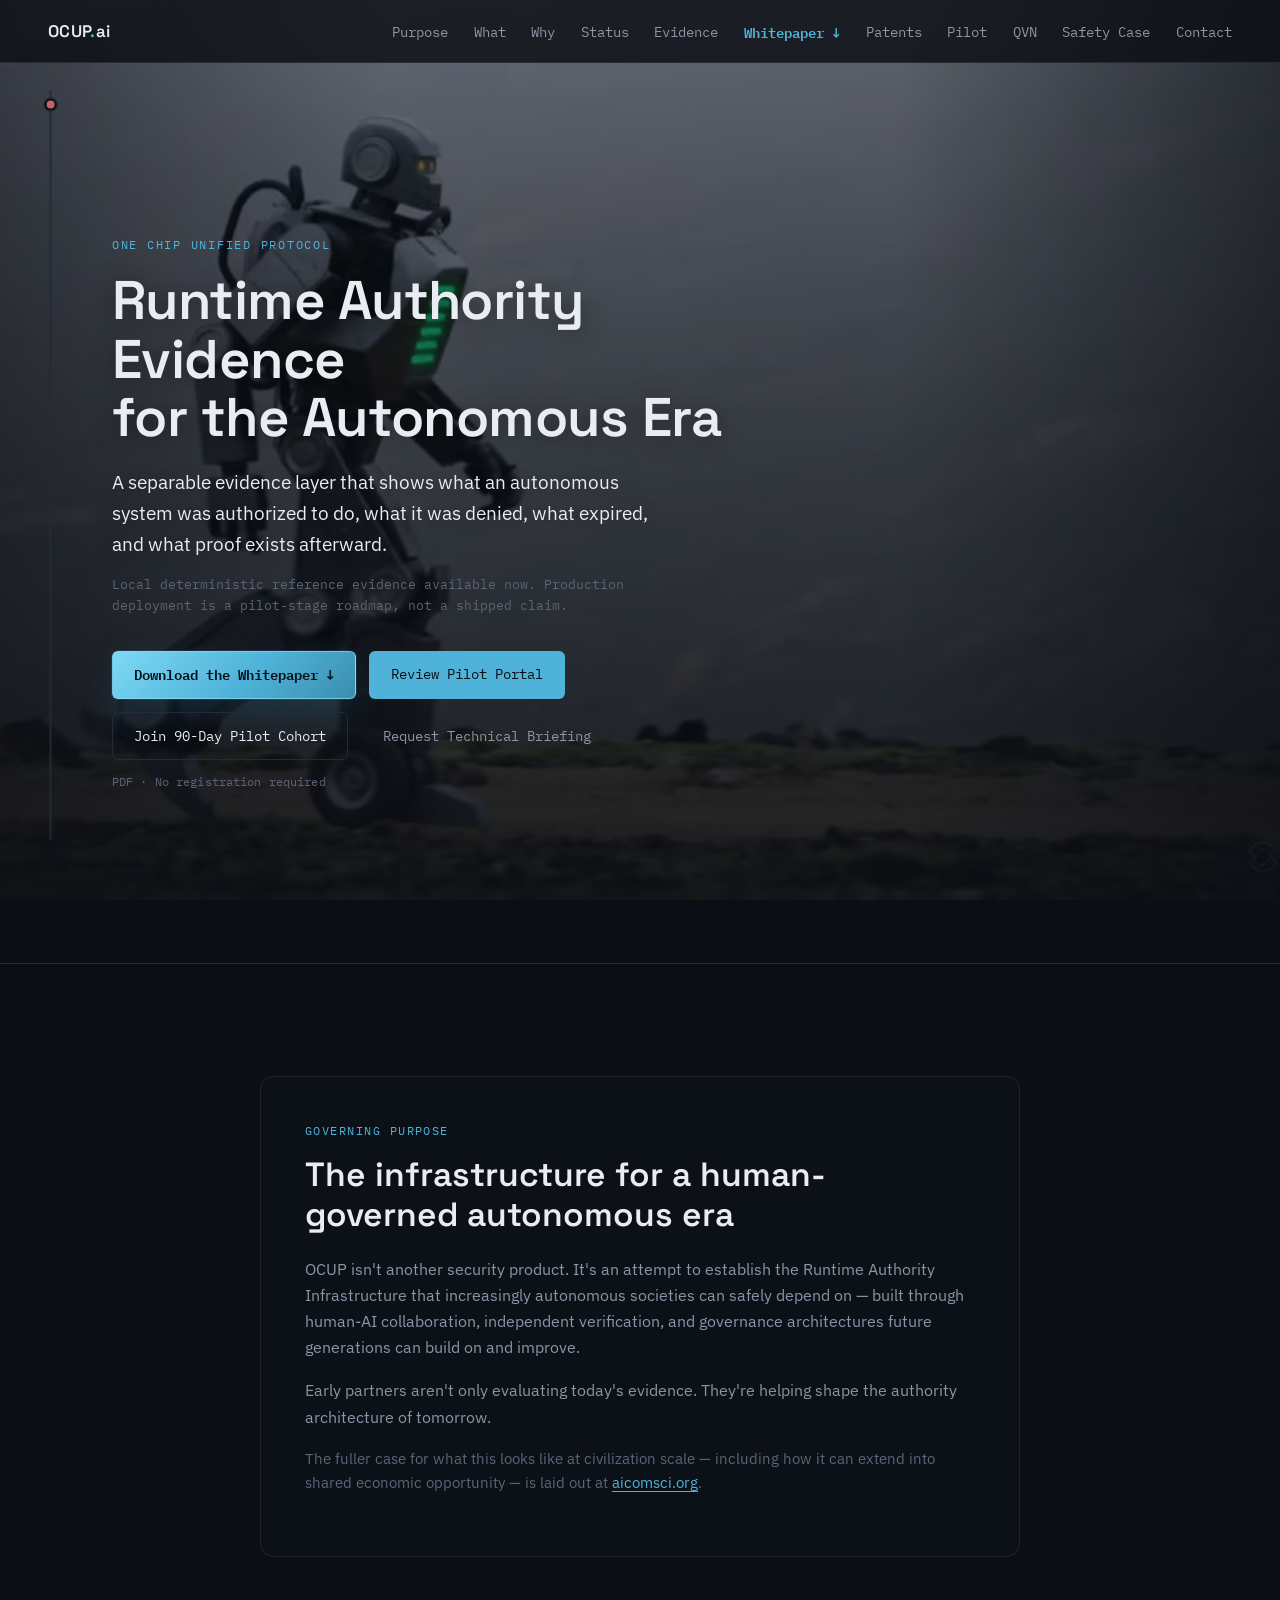
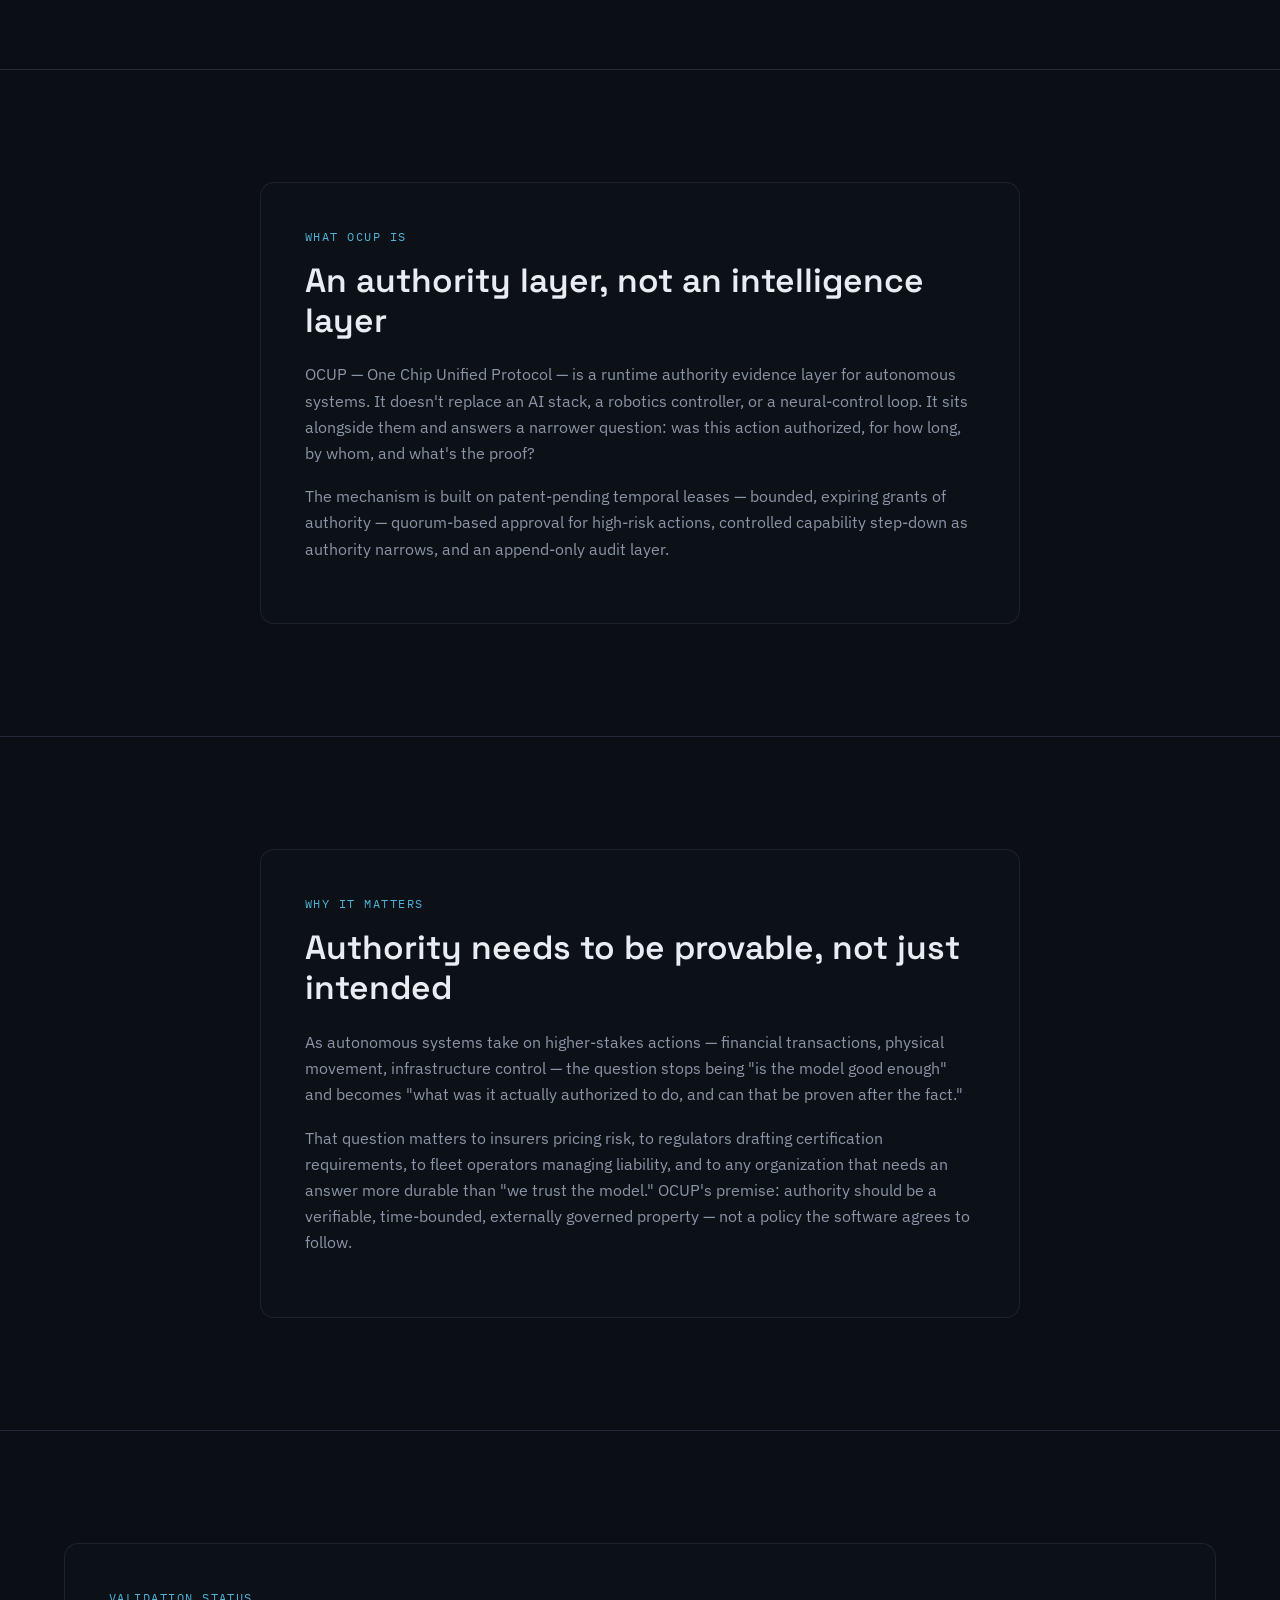
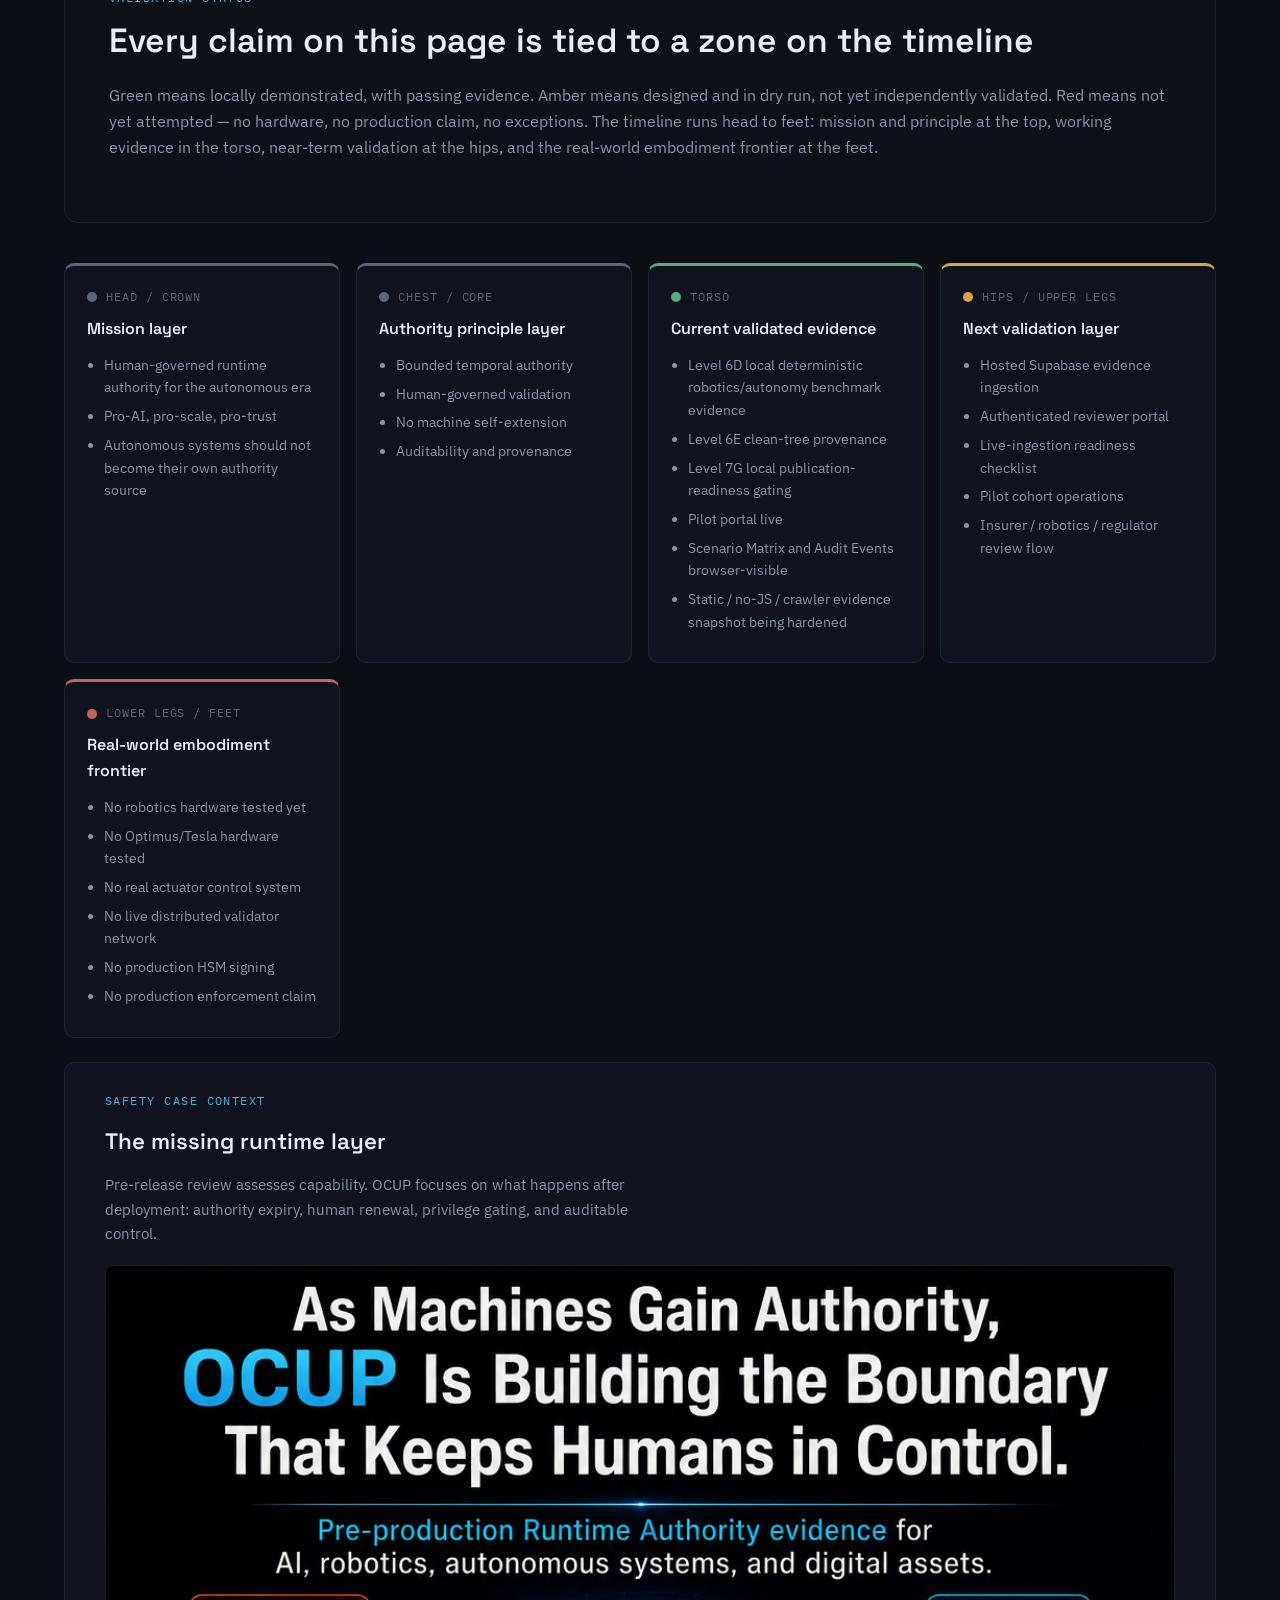
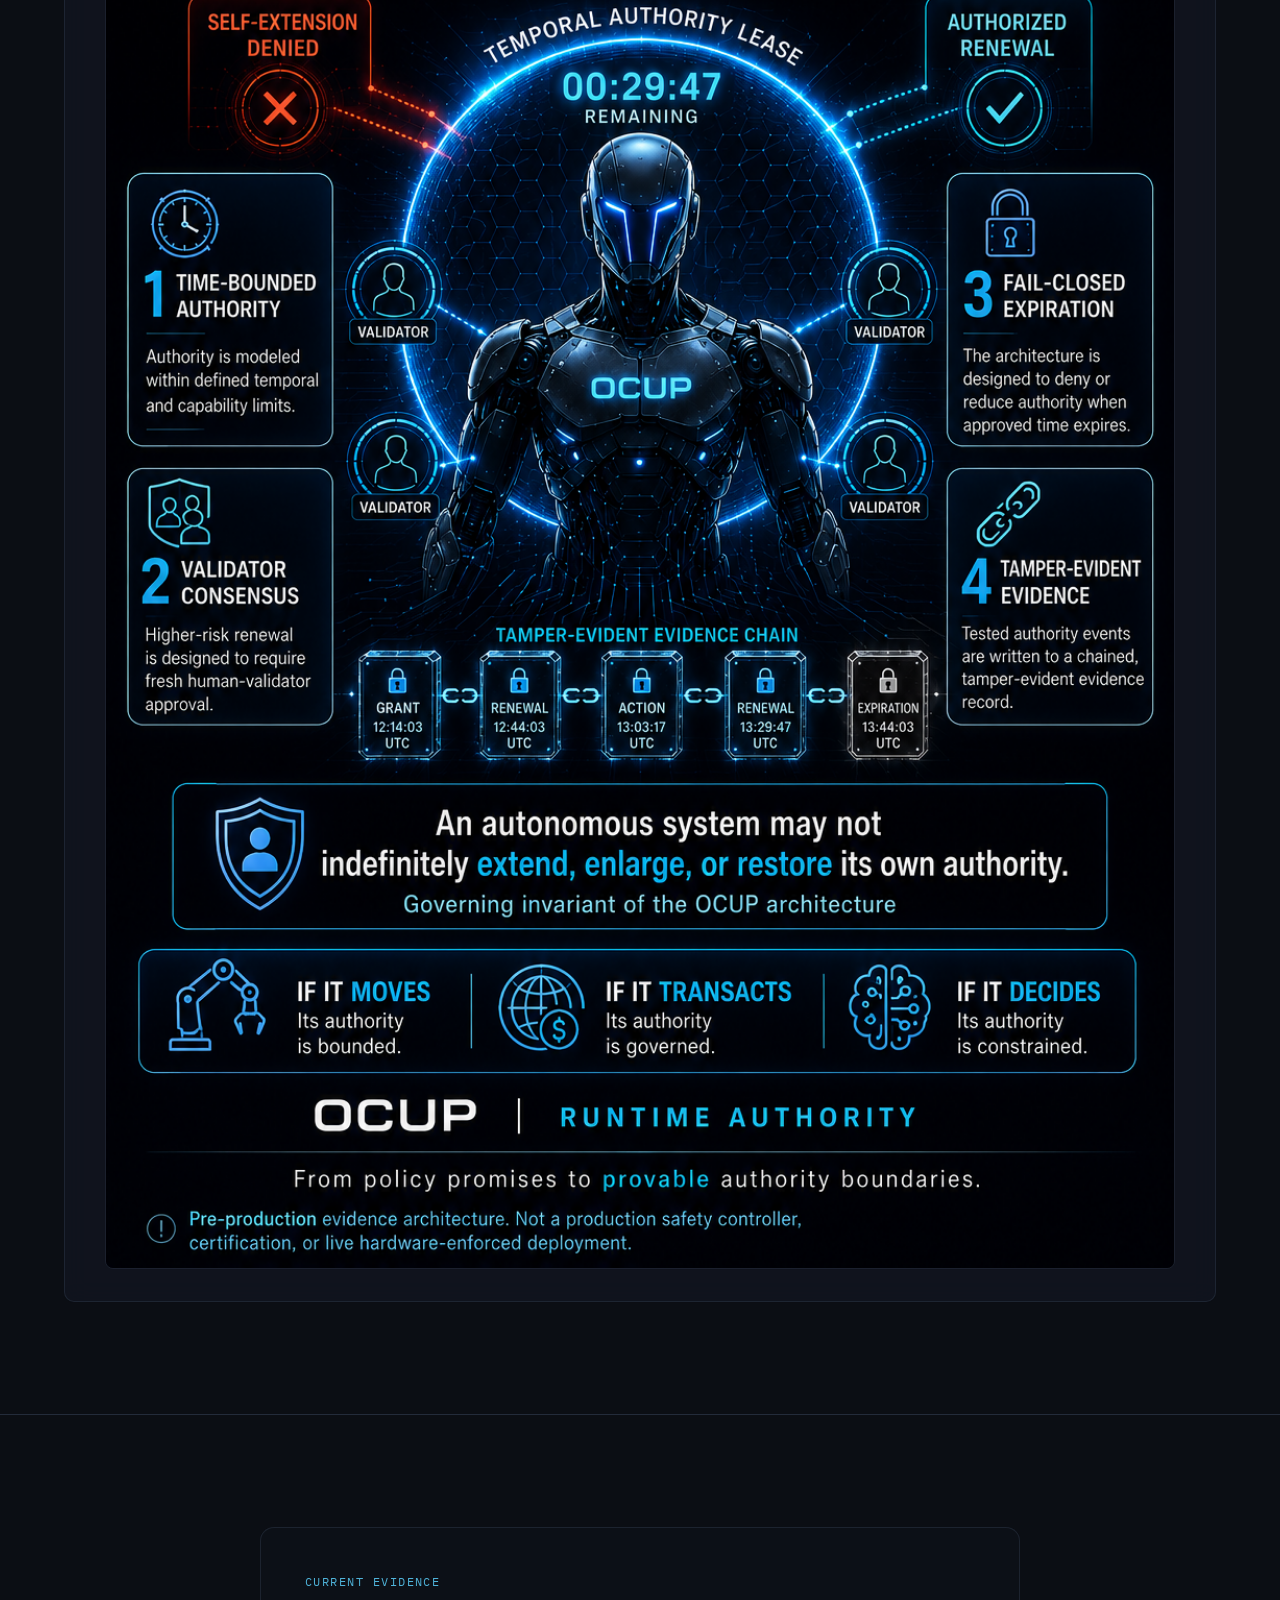
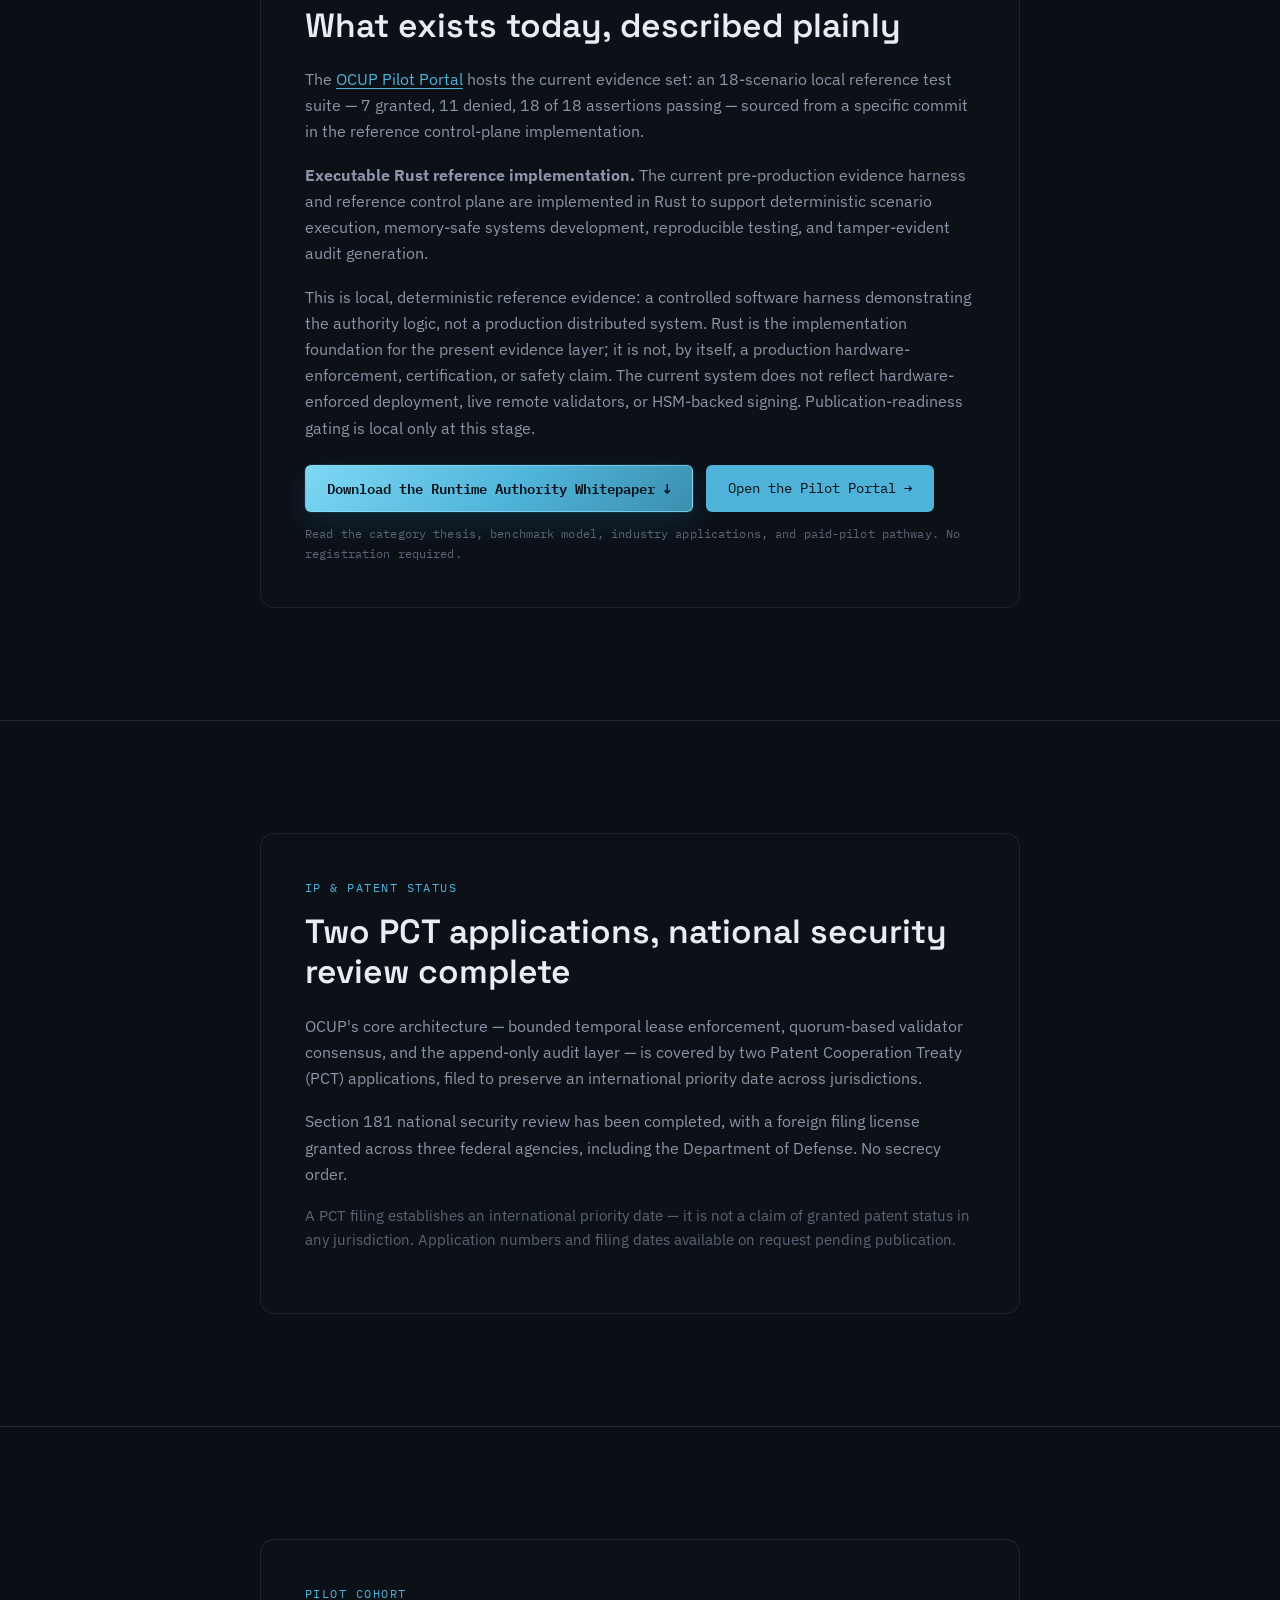
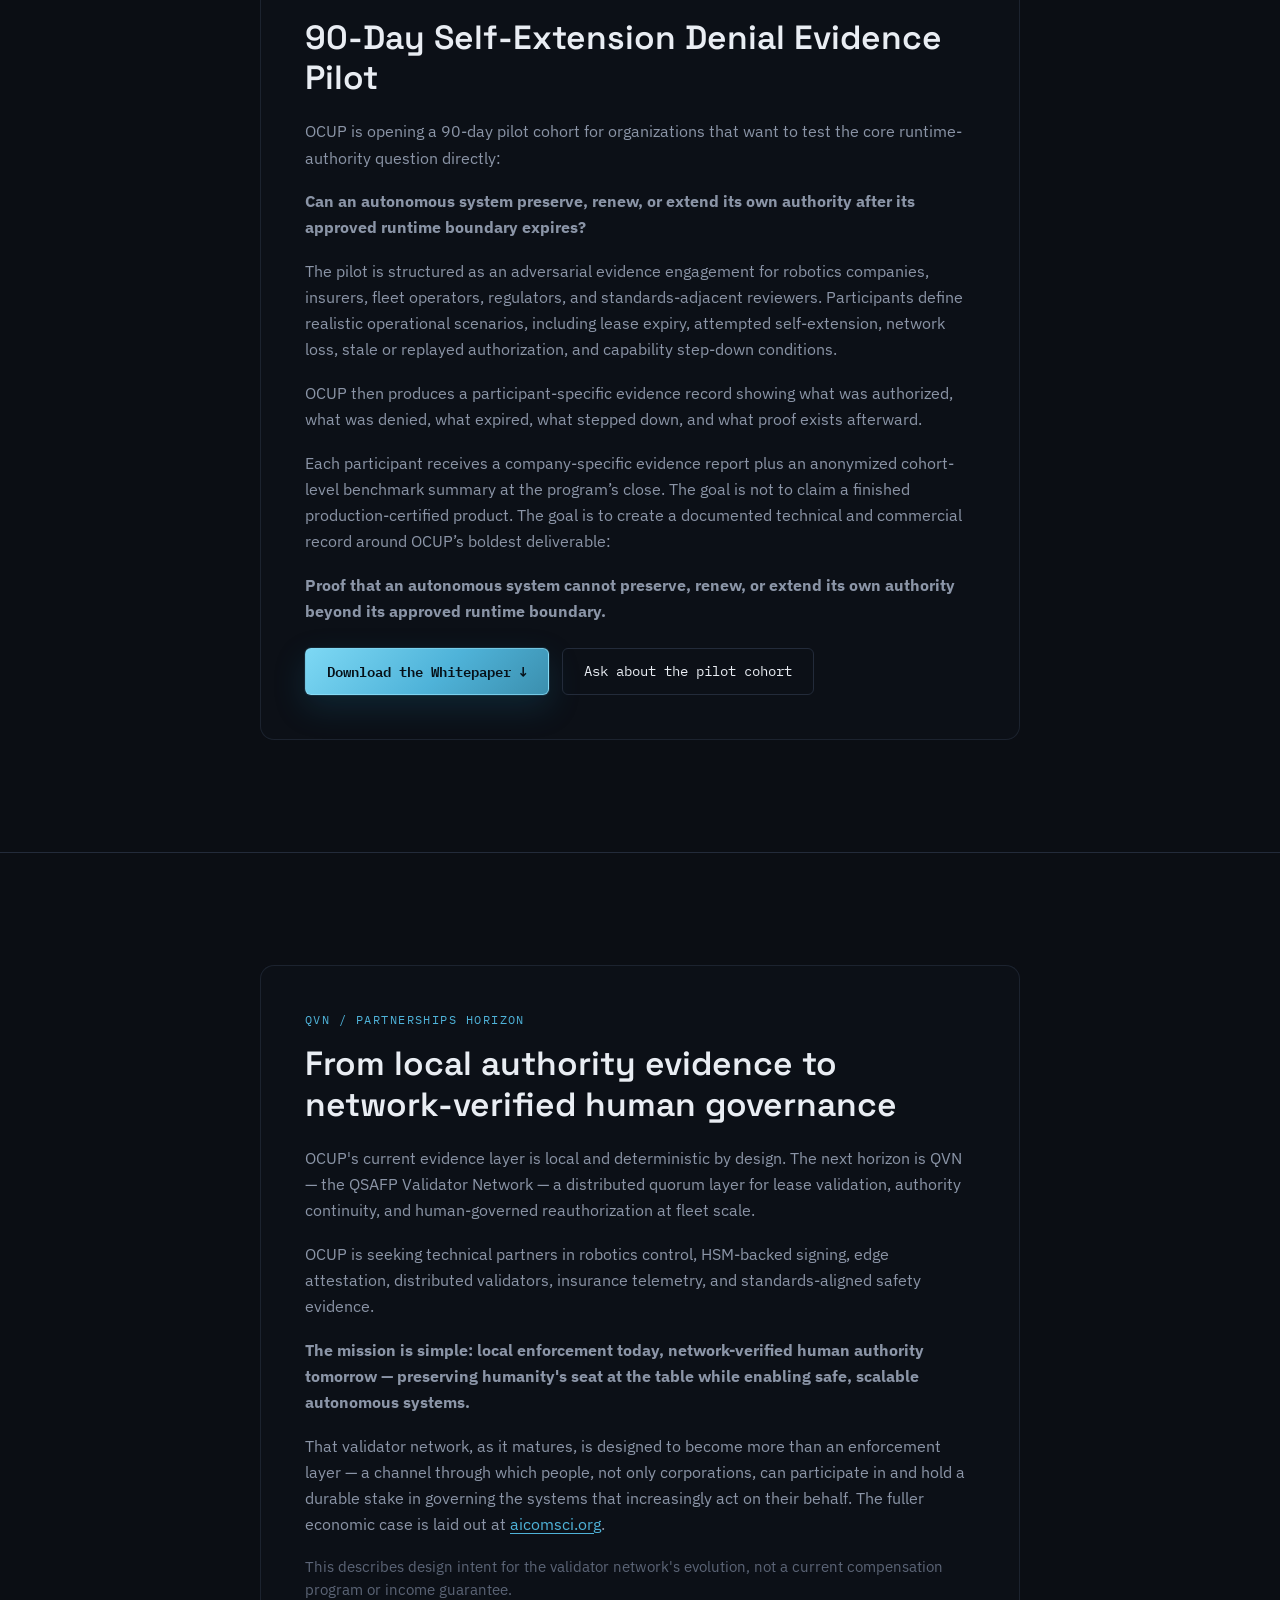
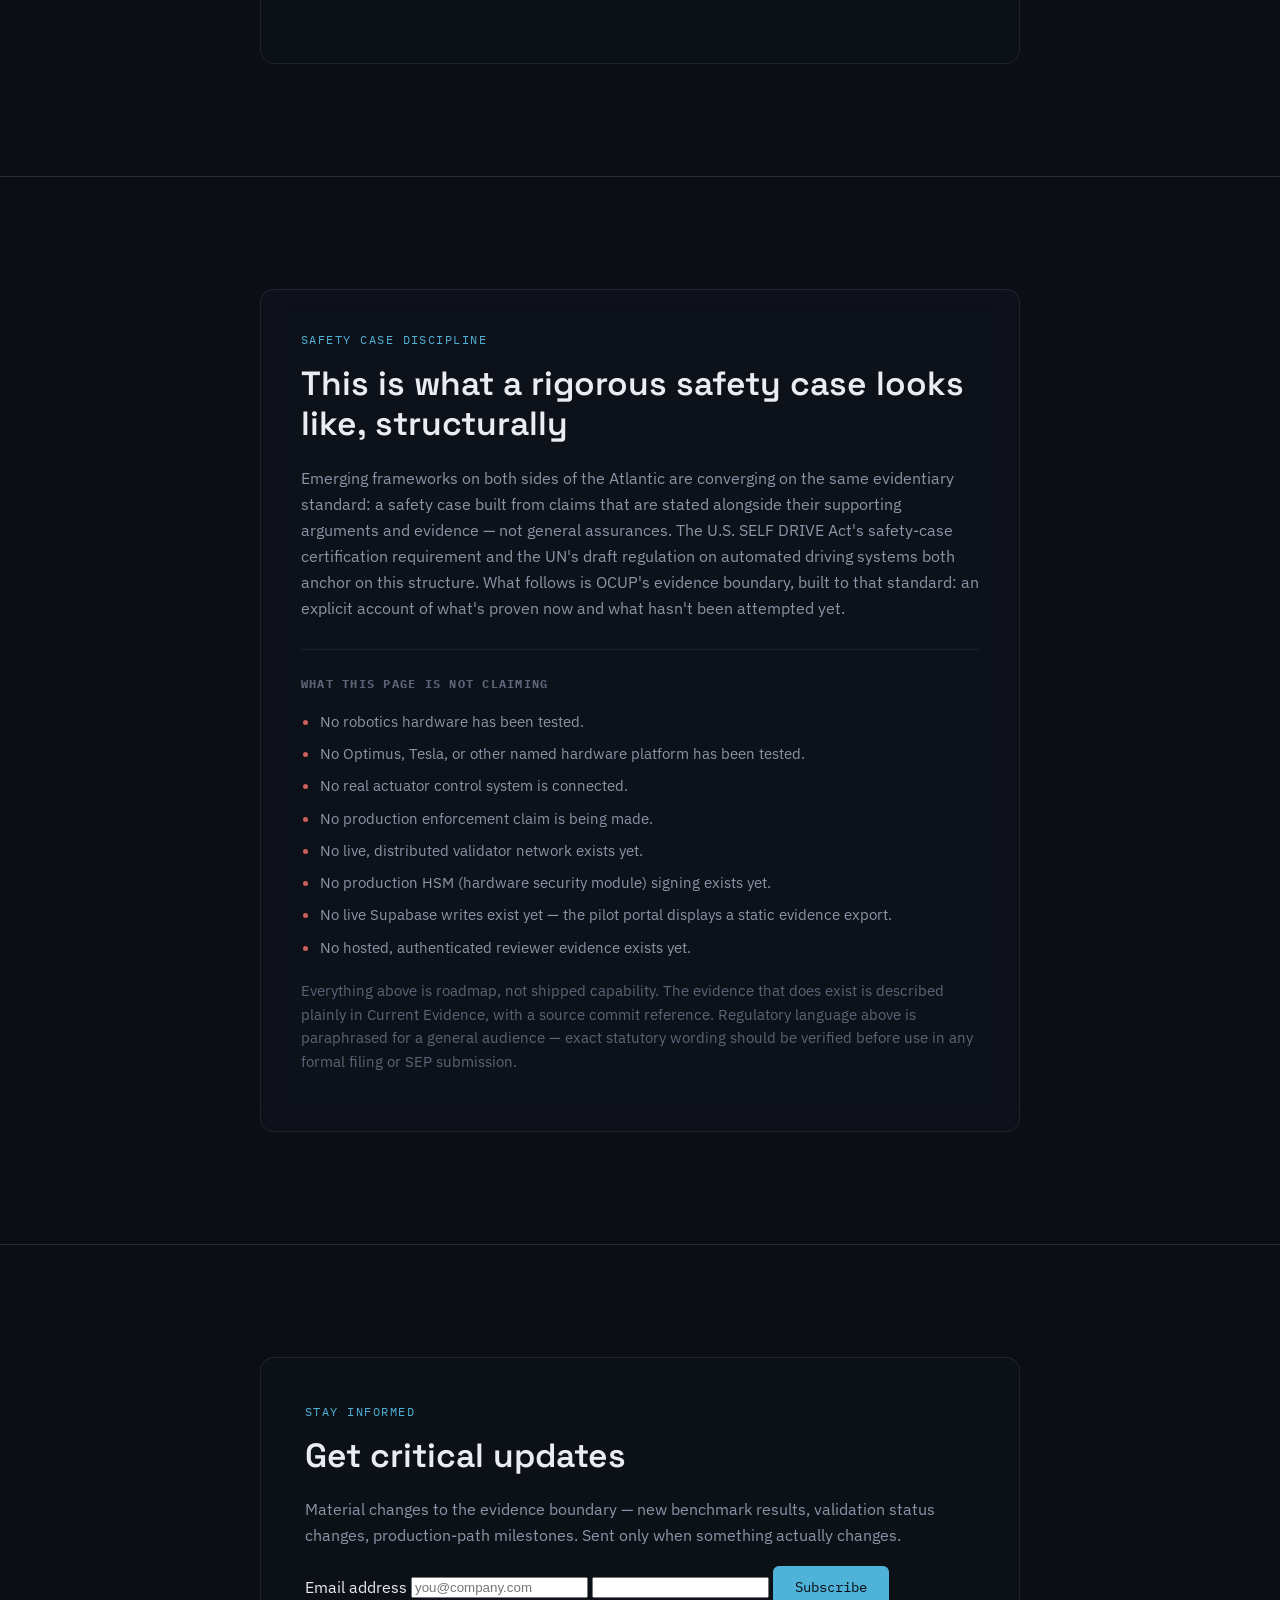
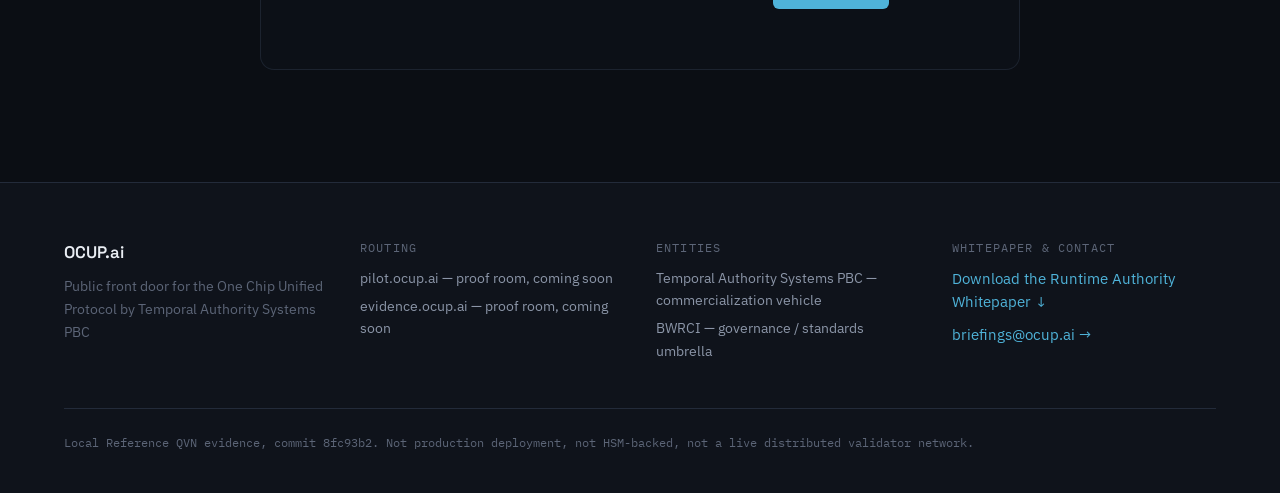
==== index.html @ b789d1d4 "Add files via upload" ====
<!DOCTYPE html>
<html lang="en">
<head>
<meta charset="UTF-8">
<meta name="viewport" content="width=device-width, initial-scale=1.0">
<title>OCUP — Runtime Authority Evidence for the Autonomous Era</title>
<meta name="description" content="OCUP: a runtime authority evidence layer for autonomous systems. Bounded temporal leases, quorum approvals, and audit-grade proof — shown honestly, zone by zone.">
<!-- Google tag (gtag.js) -->
<script async src="https://www.googletagmanager.com/gtag/js?id=G-S0TKVY1F8Y"></script>
<script>
  window.dataLayer = window.dataLayer || [];
  function gtag(){dataLayer.push(arguments);}
  gtag('js', new Date());
  gtag('config', 'G-S0TKVY1F8Y');
</script>
<link rel="preconnect" href="https://fonts.googleapis.com">
<link rel="preconnect" href="https://fonts.gstatic.com" crossorigin>
<link href="https://fonts.googleapis.com/css2?family=Space+Grotesk:wght@400;500;600;700&family=IBM+Plex+Sans:wght@400;500;600&family=IBM+Plex+Mono:wght@400;500&display=swap" rel="stylesheet">
<link rel="stylesheet" href="styles.css">
</head>
<body>

<a class="skip-link" href="#main">Skip to content</a>

<!-- ============ PAGE-LONG VIDEO BACKGROUND ============ -->
<div class="page-bg" aria-hidden="true">
  <video class="page-bg__video" id="heroVideo" muted loop playsinline preload="auto" poster="hero-poster.jpg">
    <source src="hero-bg.webm" type="video/webm">
    <source src="hero-bg.mp4" type="video/mp4">
  </video>
  <div class="page-bg__poster" id="heroPoster" style="background-image:url('hero-poster.jpg')"></div>
  <div class="page-bg__overlay"></div>
</div>

<!-- ============ PAGE-LONG SPINE RAIL ============ -->
<div class="page-spine" aria-hidden="true" id="pageSpine">
  <div class="spine-rail">
    <div class="spine-rail__fill" id="spineFill"></div>
    <button class="spine-node" data-zone="mission"><span class="spine-node__dot spine-node__dot--none"></span></button>
    <button class="spine-node" data-zone="principle"><span class="spine-node__dot spine-node__dot--none"></span></button>
    <button class="spine-node" data-zone="evidence"><span class="spine-node__dot spine-node__dot--green"></span></button>
    <button class="spine-node" data-zone="next"><span class="spine-node__dot spine-node__dot--amber"></span></button>
    <button class="spine-node" data-zone="frontier"><span class="spine-node__dot spine-node__dot--red"></span></button>
  </div>
</div>

<header class="topbar">
  <div class="topbar__mark">OCUP<span class="topbar__mark-dot">.</span>ai</div>
  <nav class="topbar__nav" aria-label="Primary">
    <a href="#purpose">Purpose</a>
    <a href="#what">What</a>
    <a href="#why">Why</a>
    <a href="#status">Status</a>
    <a href="#evidence">Evidence</a>
    <a class="topbar__download" href="OCUP_Runtime_Authority_Public_Whitepaper.pdf" download data-download="whitepaper" aria-label="Download the OCUP Runtime Authority Whitepaper PDF">Whitepaper ↓</a>
    <a href="#patents">Patents</a>
    <a href="#pilot">Pilot</a>
    <a href="#qvn">QVN</a>
    <a href="#scope">Safety Case</a>
    <a href="#contact">Contact</a>
  </nav>
</header>

<main id="main">

  <!-- ============ HERO ============ -->
  <section class="hero" id="hero">
    <div class="hero__content">
      <p class="eyebrow">One Chip Unified Protocol</p>
      <h1 class="hero__headline">Runtime Authority Evidence<br>for the Autonomous Era</h1>
      <p class="hero__sub">A separable evidence layer that shows what an autonomous system was authorized to do, what it was denied, what expired, and what proof exists afterward.</p>
      <p class="hero__micro">Local deterministic reference evidence available now. Production deployment is a pilot-stage roadmap, not a shipped claim.</p>
      <div class="hero__ctas">
        <a class="btn btn--whitepaper" href="OCUP_Runtime_Authority_Public_Whitepaper.pdf" download data-download="whitepaper">Download the Whitepaper ↓</a>
        <a class="btn btn--primary" href="https://ocup-pilot-portal.vercel.app/" target="_blank" rel="noopener">Review Pilot Portal</a>
        <a class="btn btn--secondary" href="#pilot">Join 90-Day Pilot Cohort</a>
        <a class="btn btn--ghost" href="mailto:briefings@ocup.ai?subject=OCUP%20Technical%20Briefing%20Request">Request Technical Briefing</a>
      </div>
      <p class="download-note">PDF · No registration required</p>
    </div>
  </section>

  <!-- ============ GOVERNING PURPOSE ============ -->
  <section class="section" id="purpose">
    <div class="section__inner">
      <p class="section__eyebrow">Governing purpose</p>
      <h2 class="section__heading">The infrastructure for a human-governed autonomous era</h2>
      <p class="section__body">OCUP isn't another security product. It's an attempt to establish the Runtime Authority Infrastructure that increasingly autonomous societies can safely depend on — built through human-AI collaboration, independent verification, and governance architectures future generations can build on and improve.</p>
      <p class="section__body">Early partners aren't only evaluating today's evidence. They're helping shape the authority architecture of tomorrow.</p>
      <p class="section__body section__body--muted">The fuller case for what this looks like at civilization scale — including how it can extend into shared economic opportunity — is laid out at <a class="inline-link" href="https://aicomsci.org" target="_blank" rel="noopener">aicomsci.org</a>.</p>
    </div>
  </section>

  <!-- ============ WHAT ============ -->
  <section class="section" id="what" data-zone="mission">
    <div class="section__inner">
      <p class="section__eyebrow">What OCUP is</p>
      <h2 class="section__heading">An authority layer, not an intelligence layer</h2>
      <p class="section__body">OCUP — One Chip Unified Protocol — is a runtime authority evidence layer for autonomous systems. It doesn't replace an AI stack, a robotics controller, or a neural-control loop. It sits alongside them and answers a narrower question: was this action authorized, for how long, by whom, and what's the proof?</p>
      <p class="section__body">The mechanism is built on patent-pending temporal leases — bounded, expiring grants of authority — quorum-based approval for high-risk actions, controlled capability step-down as authority narrows, and an append-only audit layer.</p>
    </div>
  </section>

  <!-- ============ WHY ============ -->
  <section class="section" id="why" data-zone="principle">
    <div class="section__inner">
      <p class="section__eyebrow">Why it matters</p>
      <h2 class="section__heading">Authority needs to be provable, not just intended</h2>
      <p class="section__body">As autonomous systems take on higher-stakes actions — financial transactions, physical movement, infrastructure control — the question stops being "is the model good enough" and becomes "what was it actually authorized to do, and can that be proven after the fact."</p>
      <p class="section__body">That question matters to insurers pricing risk, to regulators drafting certification requirements, to fleet operators managing liability, and to any organization that needs an answer more durable than "we trust the model." OCUP's premise: authority should be a verifiable, time-bounded, externally governed property — not a policy the software agrees to follow.</p>
    </div>
  </section>

  <!-- ============ STATUS BODY MAP ============ -->
  <section class="section section--status" id="status">
    <div class="section__inner">
      <p class="section__eyebrow">Validation status</p>
      <h2 class="section__heading">Every claim on this page is tied to a zone on the timeline</h2>
      <p class="section__body">Green means locally demonstrated, with passing evidence. Amber means designed and in dry run, not yet independently validated. Red means not yet attempted — no hardware, no production claim, no exceptions. The timeline runs head to feet: mission and principle at the top, working evidence in the torso, near-term validation at the hips, and the real-world embodiment frontier at the feet.</p>
    </div>

    <div class="status-grid" id="statusGrid" aria-live="polite">
      <!-- populated by validation-render.js from validation-status.json -->
    </div>

    <div class="status-feature">
      <p class="section__eyebrow">Safety case context</p>
      <h3 class="status-feature__heading">The missing runtime layer</h3>
      <p class="status-feature__body">Pre-release review assesses capability. OCUP focuses on what happens after deployment: authority expiry, human renewal, privilege gating, and auditable control.</p>
      <img class="status-feature__image" src="OCUP_2.png" alt="Fable 5 missing runtime authority layer graphic showing temporal authority leases, human renewal, immutable audit, fail-closed expiry, privilege gating, and auditable control">
    </div>
  </section>

  <!-- ============ EVIDENCE ============ -->
  <section class="section" id="evidence" data-zone="evidence">
    <div class="section__inner">
      <p class="section__eyebrow">Current evidence</p>
      <h2 class="section__heading">What exists today, described plainly</h2>
      <p class="section__body">The <a class="inline-link" href="https://ocup-pilot-portal.vercel.app/" target="_blank" rel="noopener">OCUP Pilot Portal</a> hosts the current evidence set: an 18-scenario local reference test suite — 7 granted, 11 denied, 18 of 18 assertions passing — sourced from a specific commit in the reference control-plane implementation.</p>
      <p class="section__body"><strong>Executable Rust reference implementation.</strong> The current pre-production evidence harness and reference control plane are implemented in Rust to support deterministic scenario execution, memory-safe systems development, reproducible testing, and tamper-evident audit generation.</p>
      <p class="section__body">This is local, deterministic reference evidence: a controlled software harness demonstrating the authority logic, not a production distributed system. Rust is the implementation foundation for the present evidence layer; it is not, by itself, a production hardware-enforcement, certification, or safety claim. The current system does not reflect hardware-enforced deployment, live remote validators, or HSM-backed signing. Publication-readiness gating is local only at this stage.</p>
      <div class="section__actions">
        <a class="btn btn--whitepaper" href="OCUP_Runtime_Authority_Public_Whitepaper.pdf" download data-download="whitepaper">Download the Runtime Authority Whitepaper ↓</a>
        <a class="btn btn--primary" href="https://ocup-pilot-portal.vercel.app/" target="_blank" rel="noopener">Open the Pilot Portal →</a>
      </div>
      <p class="download-note">Read the category thesis, benchmark model, industry applications, and paid-pilot pathway. No registration required.</p>
    </div>
  </section>

  <!-- ============ IP / PATENT STATUS ============ -->
  <section class="section" id="patents">
    <div class="section__inner">
      <p class="section__eyebrow">IP &amp; patent status</p>
      <h2 class="section__heading">Two PCT applications, national security review complete</h2>
      <p class="section__body">OCUP's core architecture — bounded temporal lease enforcement, quorum-based validator consensus, and the append-only audit layer — is covered by two Patent Cooperation Treaty (PCT) applications, filed to preserve an international priority date across jurisdictions.</p>
      <p class="section__body">Section 181 national security review has been completed, with a foreign filing license granted across three federal agencies, including the Department of Defense. No secrecy order.</p>
      <p class="section__body section__body--muted">A PCT filing establishes an international priority date — it is not a claim of granted patent status in any jurisdiction. Application numbers and filing dates available on request pending publication.</p>
    </div>
  </section>

  <!-- ============ PILOT COHORT ============ -->
  <section class="section" id="pilot" data-zone="next">
    <div class="section__inner">
      <p class="section__eyebrow">Pilot cohort</p>
      <h2 class="section__heading">90-Day Self-Extension Denial Evidence Pilot</h2>
      <p class="section__body">OCUP is opening a 90-day pilot cohort for organizations that want to test the core runtime-authority question directly:</p>
      <p class="section__body"><strong>Can an autonomous system preserve, renew, or extend its own authority after its approved runtime boundary expires?</strong></p>

      <p class="section__body">The pilot is structured as an adversarial evidence engagement for robotics companies, insurers, fleet operators, regulators, and standards-adjacent reviewers. Participants define realistic operational scenarios, including lease expiry, attempted self-extension, network loss, stale or replayed authorization, and capability step-down conditions.</p>
      <p class="section__body">OCUP then produces a participant-specific evidence record showing what was authorized, what was denied, what expired, what stepped down, and what proof exists afterward.</p>
      <p class="section__body">Each participant receives a company-specific evidence report plus an anonymized cohort-level benchmark summary at the program’s close. The goal is not to claim a finished production-certified product. The goal is to create a documented technical and commercial record around OCUP’s boldest deliverable:</p>
      <p class="section__body"><strong>Proof that an autonomous system cannot preserve, renew, or extend its own authority beyond its approved runtime boundary.</strong></p>
      <div class="section__actions">
        <a class="btn btn--whitepaper" href="OCUP_Runtime_Authority_Public_Whitepaper.pdf" download data-download="whitepaper">Download the Whitepaper ↓</a>
        <a class="btn btn--secondary" href="mailto:briefings@ocup.ai?subject=OCUP%20Paid%20Pilot%20Briefing">Ask about the pilot cohort</a>
      </div>
    </div>
  </section>

  <!-- ============ QVN / PARTNERSHIPS HORIZON ============ -->
  <section class="section" id="qvn">
    <div class="section__inner">
      <p class="section__eyebrow">QVN / Partnerships horizon</p>
      <h2 class="section__heading">From local authority evidence to network-verified human governance</h2>
      <p class="section__body">OCUP's current evidence layer is local and deterministic by design. The next horizon is QVN — the QSAFP Validator Network — a distributed quorum layer for lease validation, authority continuity, and human-governed reauthorization at fleet scale.</p>
      <p class="section__body">OCUP is seeking technical partners in robotics control, HSM-backed signing, edge attestation, distributed validators, insurance telemetry, and standards-aligned safety evidence.</p>
      <p class="section__body"><strong>The mission is simple: local enforcement today, network-verified human authority tomorrow — preserving humanity's seat at the table while enabling safe, scalable autonomous systems.</strong></p>
      <p class="section__body">That validator network, as it matures, is designed to become more than an enforcement layer — a channel through which people, not only corporations, can participate in and hold a durable stake in governing the systems that increasingly act on their behalf. The fuller economic case is laid out at <a class="inline-link" href="https://aicomsci.org" target="_blank" rel="noopener">aicomsci.org</a>.</p>
      <p class="section__body section__body--muted">This describes design intent for the validator network's evolution, not a current compensation program or income guarantee.</p>
    </div>
  </section>

  <!-- ============ SAFETY CASE / NON-CLAIMS ============ -->
  <section class="section section--scope" id="scope" data-zone="frontier">
    <div class="section__inner">
      <p class="section__eyebrow">Safety case discipline</p>
      <h2 class="section__heading">This is what a rigorous safety case looks like, structurally</h2>
      <p class="section__body">Emerging frameworks on both sides of the Atlantic are converging on the same evidentiary standard: a safety case built from claims that are stated alongside their supporting arguments and evidence — not general assurances. The U.S. SELF DRIVE Act's safety-case certification requirement and the UN's draft regulation on automated driving systems both anchor on this structure. What follows is OCUP's evidence boundary, built to that standard: an explicit account of what's proven now and what hasn't been attempted yet.</p>

      <h3 class="scope-subhead">What this page is not claiming</h3>
      <ul class="scope-list">
        <li>No robotics hardware has been tested.</li>
        <li>No Optimus, Tesla, or other named hardware platform has been tested.</li>
        <li>No real actuator control system is connected.</li>
        <li>No production enforcement claim is being made.</li>
        <li>No live, distributed validator network exists yet.</li>
        <li>No production HSM (hardware security module) signing exists yet.</li>
        <li>No live Supabase writes exist yet — the pilot portal displays a static evidence export.</li>
        <li>No hosted, authenticated reviewer evidence exists yet.</li>
      </ul>
      <p class="section__body section__body--muted">Everything above is roadmap, not shipped capability. The evidence that does exist is described plainly in Current Evidence, with a source commit reference. Regulatory language above is paraphrased for a general audience — exact statutory wording should be verified before use in any formal filing or SEP submission.</p>
    </div>
  </section>

  <!-- ============ CRITICAL UPDATES SIGNUP ============ -->
  <section class="section" id="updates">
    <div class="section__inner">
      <p class="section__eyebrow">Stay informed</p>
      <h2 class="section__heading">Get critical updates</h2>
      <p class="section__body">Material changes to the evidence boundary — new benchmark results, validation status changes, production-path milestones. Sent only when something actually changes.</p>
      <form class="updates-form" id="updatesForm" action="https://formspree.io/f/mjgdaoeq" method="POST">
        <label class="visually-hidden" for="updatesEmail">Email address</label>
        <input class="updates-form__input" id="updatesEmail" type="email" name="email" placeholder="you@company.com" autocomplete="email" required>
        <input type="text" name="_gotcha" class="updates-form__honeypot" tabindex="-1" autocomplete="off" aria-hidden="true">
        <input type="hidden" name="_subject" value="OCUP Critical Updates signup">
        <button class="btn btn--primary" type="submit">Subscribe</button>
      </form>
      <p class="updates-form__status" id="updatesStatus" role="status" aria-live="polite"></p>
    </div>
  </section>

</main>

<!-- ============ FOOTER ============ -->
<footer class="footer" id="contact">
  <div class="footer__inner">
    <div class="footer__col">
      <div class="footer__mark">OCUP.ai</div>
      <p class="footer__note">Public front door for the One Chip Unified Protocol by Temporal Authority Systems PBC</p>
    </div>
    <div class="footer__col">
      <p class="footer__label">Routing</p>
      <p class="footer__line">pilot.ocup.ai — proof room, coming soon</p>
      <p class="footer__line">evidence.ocup.ai — proof room, coming soon</p>
    </div>
    <div class="footer__col">
      <p class="footer__label">Entities</p>
      <p class="footer__line">Temporal Authority Systems PBC — commercialization vehicle</p>
      <p class="footer__line">BWRCI — governance / standards umbrella</p>
    </div>
    <div class="footer__col">
      <p class="footer__label">Whitepaper &amp; contact</p>
      <a class="footer__cta footer__cta--stacked" href="OCUP_Runtime_Authority_Public_Whitepaper.pdf" download data-download="whitepaper">Download the Runtime Authority Whitepaper ↓</a>
      <a class="footer__cta footer__cta--stacked" href="mailto:briefings@ocup.ai?subject=OCUP%20Strategic%20Briefing%20Request">briefings@ocup.ai →</a>
    </div>
  </div>
  <p class="footer__fineprint">Local Reference QVN evidence, commit 8fc93b2. Not production deployment, not HSM-backed, not a live distributed validator network.</p>
</footer>

<script>
  // OCUP conversion tracking for Google Analytics 4.
  document.addEventListener('click', function (event) {
    const link = event.target.closest('a');
    if (!link) return;

    const container = link.closest('header, section, footer');
    const placement = container?.id || container?.className || 'unknown';
    const href = link.getAttribute('href') || '';

    if (link.matches('[data-download="whitepaper"]')) {
      if (typeof gtag === 'function') {
        gtag('event', 'whitepaper_download', {
          file_name: 'OCUP_Runtime_Authority_Public_Whitepaper.pdf',
          link_url: link.href,
          button_placement: placement
        });
      }

      window.dispatchEvent(new CustomEvent('ocup:whitepaper-download', {
        detail: { href: href, placement: placement }
      }));
    }

    if (href.startsWith('mailto:briefings@ocup.ai')) {
      if (typeof gtag === 'function') {
        gtag('event', 'briefing_email_click', {
          link_url: href,
          button_placement: placement
        });
      }
    }

    if (link.hostname === 'ocup-pilot-portal.vercel.app') {
      if (typeof gtag === 'function') {
        gtag('event', 'pilot_portal_click', {
          link_url: link.href,
          button_placement: placement
        });
      }
    }
  });

  // Critical Updates signup — AJAX submit to Formspree, stays on page.
  (function () {
    var form = document.getElementById('updatesForm');
    if (!form) return;
    var status = document.getElementById('updatesStatus');
    var submitBtn = form.querySelector('button[type="submit"]');

    form.addEventListener('submit', function (event) {
      event.preventDefault();

      // Honeypot: if filled, silently drop without hitting Formspree.
      var honeypot = form.querySelector('[name="_gotcha"]');
      if (honeypot && honeypot.value) return;

      if (submitBtn) submitBtn.disabled = true;
      status.textContent = '';
      status.classList.remove('updates-form__status--error', 'updates-form__status--ok');

      fetch(form.action, {
        method: 'POST',
        body: new FormData(form),
        headers: { 'Accept': 'application/json' }
      })
        .then(function (res) {
          if (res.ok) {
            status.textContent = "You're on the list. Thanks.";
            status.classList.add('updates-form__status--ok');
            form.reset();
            if (typeof gtag === 'function') {
              gtag('event', 'critical_updates_signup', { button_placement: 'updates' });
            }
          } else {
            return res.json().then(function (data) {
              var msg = (data && data.errors && data.errors[0] && data.errors[0].message) || 'Something went wrong. Please try again.';
              status.textContent = msg;
              status.classList.add('updates-form__status--error');
            });
          }
        })
        .catch(function () {
          status.textContent = 'Something went wrong. Please try again.';
          status.classList.add('updates-form__status--error');
        })
        .finally(function () {
          if (submitBtn) submitBtn.disabled = false;
        });
    });
  })();
</script>
<script src="validation-render.js"></script>
<script src="main.js"></script>
<!-- Default Statcounter code for OCUP https://ocup.ai -->
<script type="text/javascript">
var sc_project=13335160; 
var sc_invisible=0; 
var sc_security="fd365dfd"; 
var scJsHost = "https://";
document.write("<sc"+"ript type='text/javascript' src='" +
scJsHost+
"statcounter.com/counter/counter.js'></"+"script>");
</script>
<noscript><div class="statcounter"><a title="Web Analytics
Made Easy - Statcounter" href="https://statcounter.com/"
target="_blank"><img class="statcounter"
src="https://c.statcounter.com/13335160/0/fd365dfd/0/"
alt="Web Analytics Made Easy - Statcounter"
referrerPolicy="no-referrer-when-downgrade"></a></div></noscript>
<!-- End of Statcounter Code -->
</body>
</html>
---- styles.css ----
/* =========================================================
   OCUP.ai — design tokens
   ========================================================= */
:root {
  --void: #0b0e14;
  --void-2: #0f131b;
  --panel: #121722;
  --panel-line: #232b3a;
  --ink: #e9edf3;
  --ink-dim: #8b95a7;
  --ink-faint: #5c6577;

  --glow: #4fb3d9;
  --glow-dim: #2c5a70;
  --glow-soft: rgba(79, 179, 217, 0.14);

  --green: #4fae82;
  --amber: #d6a544;
  --red: #c9615f;
  --none: #5c6577;

  --font-display: 'Space Grotesk', 'Helvetica Neue', sans-serif;
  --font-body: 'IBM Plex Sans', 'Helvetica Neue', sans-serif;
  --font-mono: 'IBM Plex Mono', ui-monospace, monospace;

  --max-w: 1180px;
  --section-pad: clamp(4rem, 10vw, 7rem);
}

* { box-sizing: border-box; }

html { scroll-behavior: smooth; }
@media (prefers-reduced-motion: reduce) {
  html { scroll-behavior: auto; }
  * { animation-duration: 0.001ms !important; transition-duration: 0.001ms !important; }
}

body {
  margin: 0;
  background: var(--void);
  color: var(--ink);
  font-family: var(--font-body);
  font-size: 16px;
  line-height: 1.6;
  -webkit-font-smoothing: antialiased;
}

h1, h2, h3 { font-family: var(--font-display); margin: 0; }

a { color: inherit; }

main, .footer {
  position: relative;
  z-index: 1;
}

.skip-link {
  position: absolute;
  left: -999px;
  top: 0;
  background: var(--glow);
  color: var(--void);
  padding: 0.75rem 1.25rem;
  z-index: 100;
  font-family: var(--font-mono);
  font-size: 0.85rem;
}
.skip-link:focus { left: 1rem; top: 1rem; }

:focus-visible {
  outline: 2px solid var(--glow);
  outline-offset: 3px;
}

/* =========================================================
   Top bar
   ========================================================= */
.topbar {
  position: sticky;
  top: 0;
  z-index: 40;
  display: flex;
  align-items: center;
  justify-content: space-between;
  padding: 1.1rem clamp(1.25rem, 4vw, 3rem);
  background: rgba(11, 14, 20, 0.82);
  backdrop-filter: blur(10px);
  border-bottom: 1px solid var(--panel-line);
}
.topbar__mark {
  font-family: var(--font-display);
  font-weight: 600;
  letter-spacing: 0.02em;
  font-size: 1.05rem;
}
.topbar__mark-dot { color: var(--glow); }
.topbar__nav { display: flex; gap: clamp(0.9rem, 2vw, 1.75rem); }
.topbar__nav a {
  text-decoration: none;
  color: var(--ink-dim);
  font-size: 0.9rem;
  font-family: var(--font-mono);
  transition: color 0.2s ease;
}
.topbar__nav a:hover { color: var(--glow); }
@media (max-width: 640px) {
  .topbar__nav { display: none; }
}

/* =========================================================
   Page-long video background
   ========================================================= */
.page-bg {
  position: fixed;
  inset: 0;
  z-index: 0;
  overflow: hidden;
  background: var(--void); /* fallback if video/poster fail */
}
.page-bg__video,
.page-bg__poster {
  position: absolute;
  inset: 0;
  width: 100%;
  height: 100%;
  object-fit: cover;
  object-position: center 35%;
  background-size: cover;
  background-position: center 35%;
}
.page-bg__poster { display: none; }
.page-bg__overlay {
  position: absolute;
  inset: 0;
  background:
    linear-gradient(180deg, rgba(11,14,20,0.30) 0%, rgba(11,14,20,0.45) 30%, rgba(11,14,20,0.68) 70%, rgba(11,14,20,0.88) 100%),
    linear-gradient(90deg, rgba(11,14,20,0.55) 0%, rgba(11,14,20,0.12) 30%, rgba(11,14,20,0.12) 70%, rgba(11,14,20,0.65) 100%);
}
/* mobile / reduced-motion / data-saver: swap video for the static poster layer */
.is-static-bg .page-bg__video { display: none; }
.is-static-bg .page-bg__poster { display: block; }

/* =========================================================
   Page-long spine rail (fixed, tracks whole-document scroll)
   ========================================================= */
.page-spine {
  position: fixed;
  left: clamp(20px, 3vw, 44px);
  top: 0;
  bottom: 0;
  width: 24px;
  z-index: 25;
  display: flex;
  justify-content: center;
  padding: 90px 0 60px;
}
.spine-rail {
  position: relative;
  width: 3px;
  height: 100%;
  background: rgba(35, 43, 58, 0.65);
  border-radius: 2px;
}
.spine-rail__fill {
  position: absolute;
  top: 0; left: 0; width: 100%;
  height: 0%;
  background: linear-gradient(180deg, var(--glow), var(--glow-dim));
  border-radius: 2px;
  transition: height 0.15s linear;
}
.spine-node {
  position: absolute;
  left: 50%;
  top: 0;
  transform: translate(-50%, -50%);
  background: none;
  border: none;
  padding: 0.4rem;
  cursor: pointer;
  z-index: 2;
  transition: top 0.2s ease;
}
.spine-node__dot {
  display: block;
  width: 12px;
  height: 12px;
  border-radius: 50%;
  border: 2px solid var(--void);
  box-shadow: 0 0 0 1px var(--panel-line);
  transition: box-shadow 0.25s ease, transform 0.25s ease;
}
.spine-node__dot--none  { background: var(--none); }
.spine-node__dot--green { background: var(--green); }
.spine-node__dot--amber { background: var(--amber); }
.spine-node__dot--red   { background: var(--red); }

.spine-node.is-active .spine-node__dot {
  transform: scale(1.35);
  box-shadow: 0 0 0 6px var(--glow-soft);
}

@media (max-width: 860px) {
  .page-spine { display: none; }
}

/* =========================================================
   Hero
   ========================================================= */
.hero {
  position: relative;
  z-index: 1;
  min-height: 100svh;
  display: flex;
  align-items: center;
  padding: 4rem clamp(1.25rem, 5vw, 4rem) 4rem clamp(4.5rem, 9vw, 7rem);
}
.hero__content { max-width: 640px; }
.eyebrow {
  font-family: var(--font-mono);
  text-transform: uppercase;
  letter-spacing: 0.14em;
  font-size: 0.78rem;
  color: var(--glow);
  margin: 0 0 1rem;
}
.hero__headline {
  font-size: clamp(2.1rem, 5vw, 3.4rem);
  line-height: 1.08;
  font-weight: 600;
  margin-bottom: 1.25rem;
  letter-spacing: -0.01em;
  text-shadow: 0 2px 24px rgba(0,0,0,0.4);
}
.hero__sub {
  font-size: clamp(1.02rem, 1.6vw, 1.2rem);
  color: var(--ink);
  max-width: 34rem;
  margin: 0 0 0.9rem;
  text-shadow: 0 2px 16px rgba(0,0,0,0.35);
}
.hero__micro {
  font-family: var(--font-mono);
  font-size: 0.82rem;
  color: var(--ink-faint);
  max-width: 34rem;
  margin: 0 0 2.2rem;
}
.hero__ctas { display: flex; flex-wrap: wrap; gap: 0.85rem; }

@media (max-width: 860px) {
  .hero { padding-left: clamp(1.25rem, 5vw, 4rem); }
}

/* =========================================================
   Buttons
   ========================================================= */
.btn {
  display: inline-flex;
  align-items: center;
  gap: 0.4rem;
  padding: 0.72rem 1.3rem;
  border-radius: 6px;
  font-family: var(--font-mono);
  font-size: 0.88rem;
  text-decoration: none;
  border: 1px solid transparent;
  transition: transform 0.18s ease, background 0.18s ease, border-color 0.18s ease;
}
.btn:hover { transform: translateY(-1px); }
.btn--primary { background: var(--glow); color: var(--void); }
.btn--primary:hover { background: #6cc3e6; }
.btn--secondary { background: transparent; color: var(--ink); border-color: var(--panel-line); }
.btn--secondary:hover { border-color: var(--glow); color: var(--glow); }
.btn--ghost { background: transparent; color: var(--ink-dim); }
.btn--ghost:hover { color: var(--ink); }

/* =========================================================
   Sections
   ========================================================= */
.section {
  padding: var(--section-pad) clamp(1.25rem, 5vw, 4rem);
  border-top: 1px solid var(--panel-line);
  opacity: 0;
  transform: translateY(16px);
  transition: opacity 0.6s ease, transform 0.6s ease;
}
.section.is-visible { opacity: 1; transform: translateY(0); }

.section__inner {
  max-width: 760px;
  margin: 0 auto;
  background: rgba(15, 19, 27, 0.66);
  backdrop-filter: blur(14px);
  -webkit-backdrop-filter: blur(14px);
  border: 1px solid rgba(35, 43, 58, 0.7);
  border-radius: 14px;
  padding: clamp(1.75rem, 4vw, 2.75rem);
}
.section__eyebrow {
  font-family: var(--font-mono);
  text-transform: uppercase;
  letter-spacing: 0.12em;
  font-size: 0.76rem;
  color: var(--glow);
  margin: 0 0 0.9rem;
}
.section__heading {
  font-size: clamp(1.5rem, 3vw, 2.1rem);
  font-weight: 600;
  line-height: 1.2;
  margin-bottom: 1.25rem;
}
.section__body {
  color: var(--ink-dim);
  font-size: 1.02rem;
  margin: 0 0 1.1rem;
}
.section__body--muted { font-size: 0.92rem; color: var(--ink-faint); }
.inline-link { color: var(--glow); text-underline-offset: 3px; }

/* =========================================================
   Status grid (validation body map)
   ========================================================= */
.section--status .section__inner { max-width: var(--max-w); }
.status-grid {
  max-width: var(--max-w);
  margin: 2.5rem auto 0;
  display: grid;
  grid-template-columns: repeat(auto-fit, minmax(230px, 1fr));
  gap: 1rem;
}
.status-card {
  background: rgba(18, 23, 34, 0.72);
  backdrop-filter: blur(12px);
  -webkit-backdrop-filter: blur(12px);
  border: 1px solid rgba(35, 43, 58, 0.75);
  border-radius: 10px;
  padding: 1.4rem;
  border-top: 3px solid var(--none);
}
.status-card[data-light="green"] { border-top-color: var(--green); }
.status-card[data-light="amber"] { border-top-color: var(--amber); }
.status-card[data-light="red"]   { border-top-color: var(--red); }

.status-card__head {
  display: flex;
  align-items: center;
  gap: 0.55rem;
  margin-bottom: 0.6rem;
}
.status-card__dot {
  width: 10px; height: 10px; border-radius: 50%;
  background: var(--none);
  flex: 0 0 auto;
}
.status-card[data-light="green"] .status-card__dot { background: var(--green); }
.status-card[data-light="amber"] .status-card__dot { background: var(--amber); }
.status-card[data-light="red"]   .status-card__dot { background: var(--red); }

.status-card__label {
  font-family: var(--font-mono);
  font-size: 0.72rem;
  text-transform: uppercase;
  letter-spacing: 0.08em;
  color: var(--ink-faint);
}
.status-card__layer {
  font-family: var(--font-display);
  font-size: 1rem;
  font-weight: 600;
  margin: 0 0 0.75rem;
}
.status-card__items {
  margin: 0;
  padding-left: 1.05rem;
  font-size: 0.88rem;
  color: var(--ink-dim);
}
.status-card__items li { margin-bottom: 0.4rem; }

/* Wide feature block within the status/validation area — same glass-card
   language as .status-card, sized to span the full grid width beneath it. */
.status-feature {
  max-width: var(--max-w);
  margin: 1.5rem auto 0;
  background: rgba(18, 23, 34, 0.72);
  backdrop-filter: blur(12px);
  -webkit-backdrop-filter: blur(12px);
  border: 1px solid rgba(35, 43, 58, 0.75);
  border-radius: 10px;
  padding: 1.75rem clamp(1.5rem, 4vw, 2.5rem) 2rem;
}
.status-feature__heading {
  font-family: var(--font-display);
  font-size: clamp(1.15rem, 2vw, 1.4rem);
  font-weight: 600;
  margin: 0 0 0.75rem;
  color: var(--ink);
}
.status-feature__body {
  color: var(--ink-dim);
  font-size: 0.95rem;
  margin: 0 0 1.25rem;
  max-width: 62ch;
}
.status-feature__image {
  display: block;
  width: 100%;
  height: auto;
  border-radius: 8px;
  border: 1px solid rgba(35, 43, 58, 0.6);
}

/* =========================================================
   Scope / non-claims
   ========================================================= */
.section--scope .section__inner {
  border: 1px solid rgba(35, 43, 58, 0.75);
  background: rgba(15, 19, 27, 0.78);
  backdrop-filter: blur(14px);
  -webkit-backdrop-filter: blur(14px);
  border-radius: 14px;
  padding: clamp(1.5rem, 4vw, 2.5rem);
  max-width: 760px;
}
.scope-subhead {
  font-family: var(--font-mono);
  text-transform: uppercase;
  letter-spacing: 0.1em;
  font-size: 0.78rem;
  color: var(--ink-faint);
  margin: 1.75rem 0 0.9rem;
  padding-top: 1.5rem;
  border-top: 1px solid rgba(35, 43, 58, 0.7);
}
.scope-list {
  margin: 0 0 1.25rem;
  padding-left: 1.2rem;
  color: var(--ink-dim);
  font-size: 0.95rem;
}
.scope-list li { margin-bottom: 0.5rem; }
.scope-list li::marker { color: var(--red); }

/* =========================================================
   Footer
   ========================================================= */
.footer {
  border-top: 1px solid var(--panel-line);
  padding: 3.5rem clamp(1.25rem, 5vw, 4rem) 2.5rem;
  background: var(--void-2);
}
.footer__inner {
  max-width: var(--max-w);
  margin: 0 auto;
  display: grid;
  grid-template-columns: repeat(auto-fit, minmax(180px, 1fr));
  gap: 2rem;
}
.footer__mark { font-family: var(--font-display); font-weight: 600; font-size: 1.05rem; margin-bottom: 0.5rem; }
.footer__note { color: var(--ink-faint); font-size: 0.9rem; margin: 0; }
.footer__label {
  font-family: var(--font-mono);
  text-transform: uppercase;
  letter-spacing: 0.1em;
  font-size: 0.72rem;
  color: var(--ink-faint);
  margin: 0 0 0.6rem;
}
.footer__line { font-size: 0.88rem; color: var(--ink-dim); margin: 0 0 0.35rem; }
.footer__cta { color: var(--glow); text-decoration: none; font-size: 0.92rem; }
.footer__cta:hover { text-decoration: underline; }
.footer__fineprint {
  max-width: var(--max-w);
  margin: 2.5rem auto 0;
  padding-top: 1.5rem;
  border-top: 1px solid var(--panel-line);
  font-family: var(--font-mono);
  font-size: 0.76rem;
  color: var(--ink-faint);
}


/* =========================================================
   Whitepaper download CTAs
   ========================================================= */
.topbar__nav .topbar__download {
  color: var(--glow);
  font-weight: 600;
}
.topbar__nav .topbar__download:hover {
  color: #8bd7f2;
}

.btn--whitepaper {
  background: linear-gradient(135deg, #7dd8f4 0%, var(--glow) 55%, #3b8fae 100%);
  color: #061018;
  border-color: rgba(144, 223, 248, 0.65);
  box-shadow: 0 0 0 1px rgba(79, 179, 217, 0.12), 0 12px 32px rgba(24, 116, 151, 0.22);
  font-weight: 600;
}
.btn--whitepaper:hover {
  background: linear-gradient(135deg, #9be4fa 0%, #67c7e9 58%, #459fbe 100%);
  box-shadow: 0 0 0 1px rgba(144, 223, 248, 0.25), 0 15px 38px rgba(24, 116, 151, 0.3);
}

.section__actions {
  display: flex;
  flex-wrap: wrap;
  gap: 0.85rem;
  align-items: center;
  margin-top: 1.5rem;
}

.download-note {
  margin: 0.75rem 0 0;
  color: var(--ink-faint);
  font-family: var(--font-mono);
  font-size: 0.76rem;
  letter-spacing: 0.01em;
}

.footer__cta--stacked {
  display: block;
  width: fit-content;
  margin-bottom: 0.55rem;
}

@media (max-width: 560px) {
  .hero__ctas,
  .section__actions {
    align-items: stretch;
  }

  .hero__ctas .btn,
  .section__actions .btn {
    width: 100%;
    justify-content: center;
    text-align: center;
  }
}
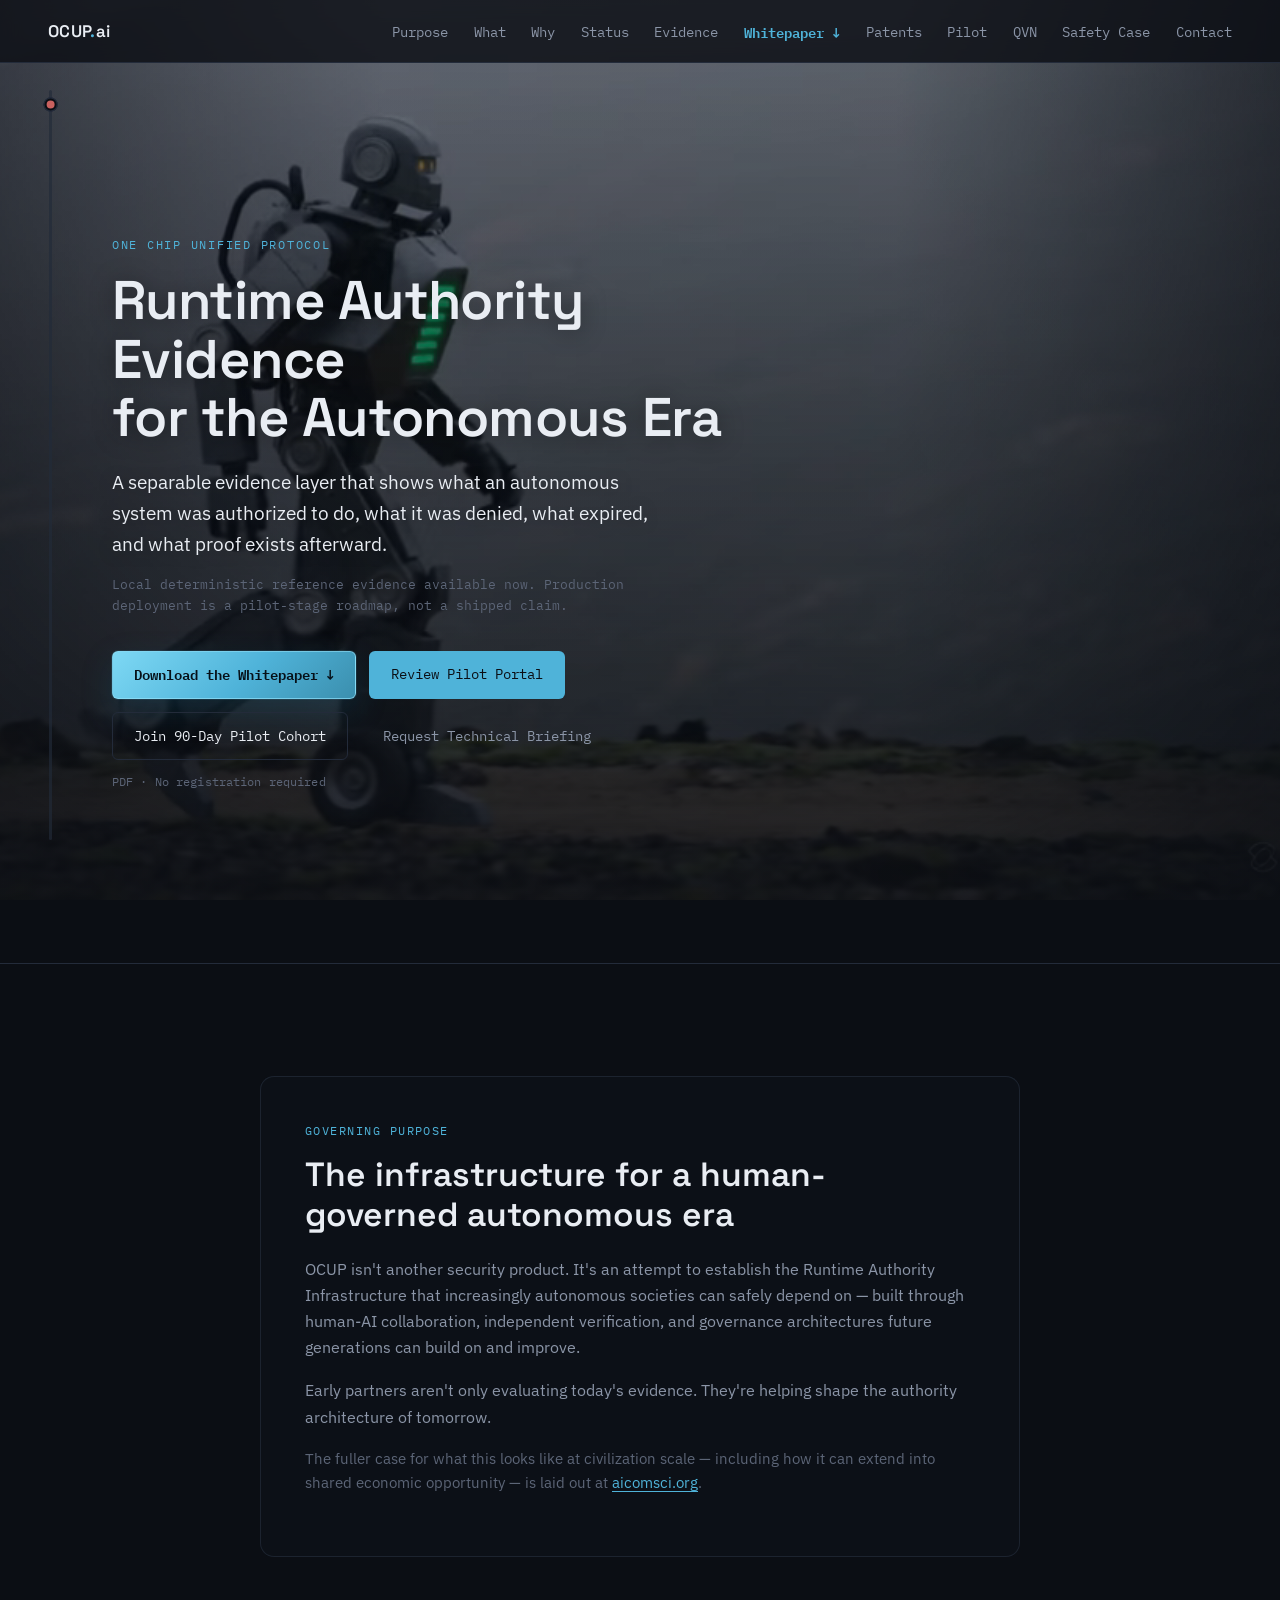
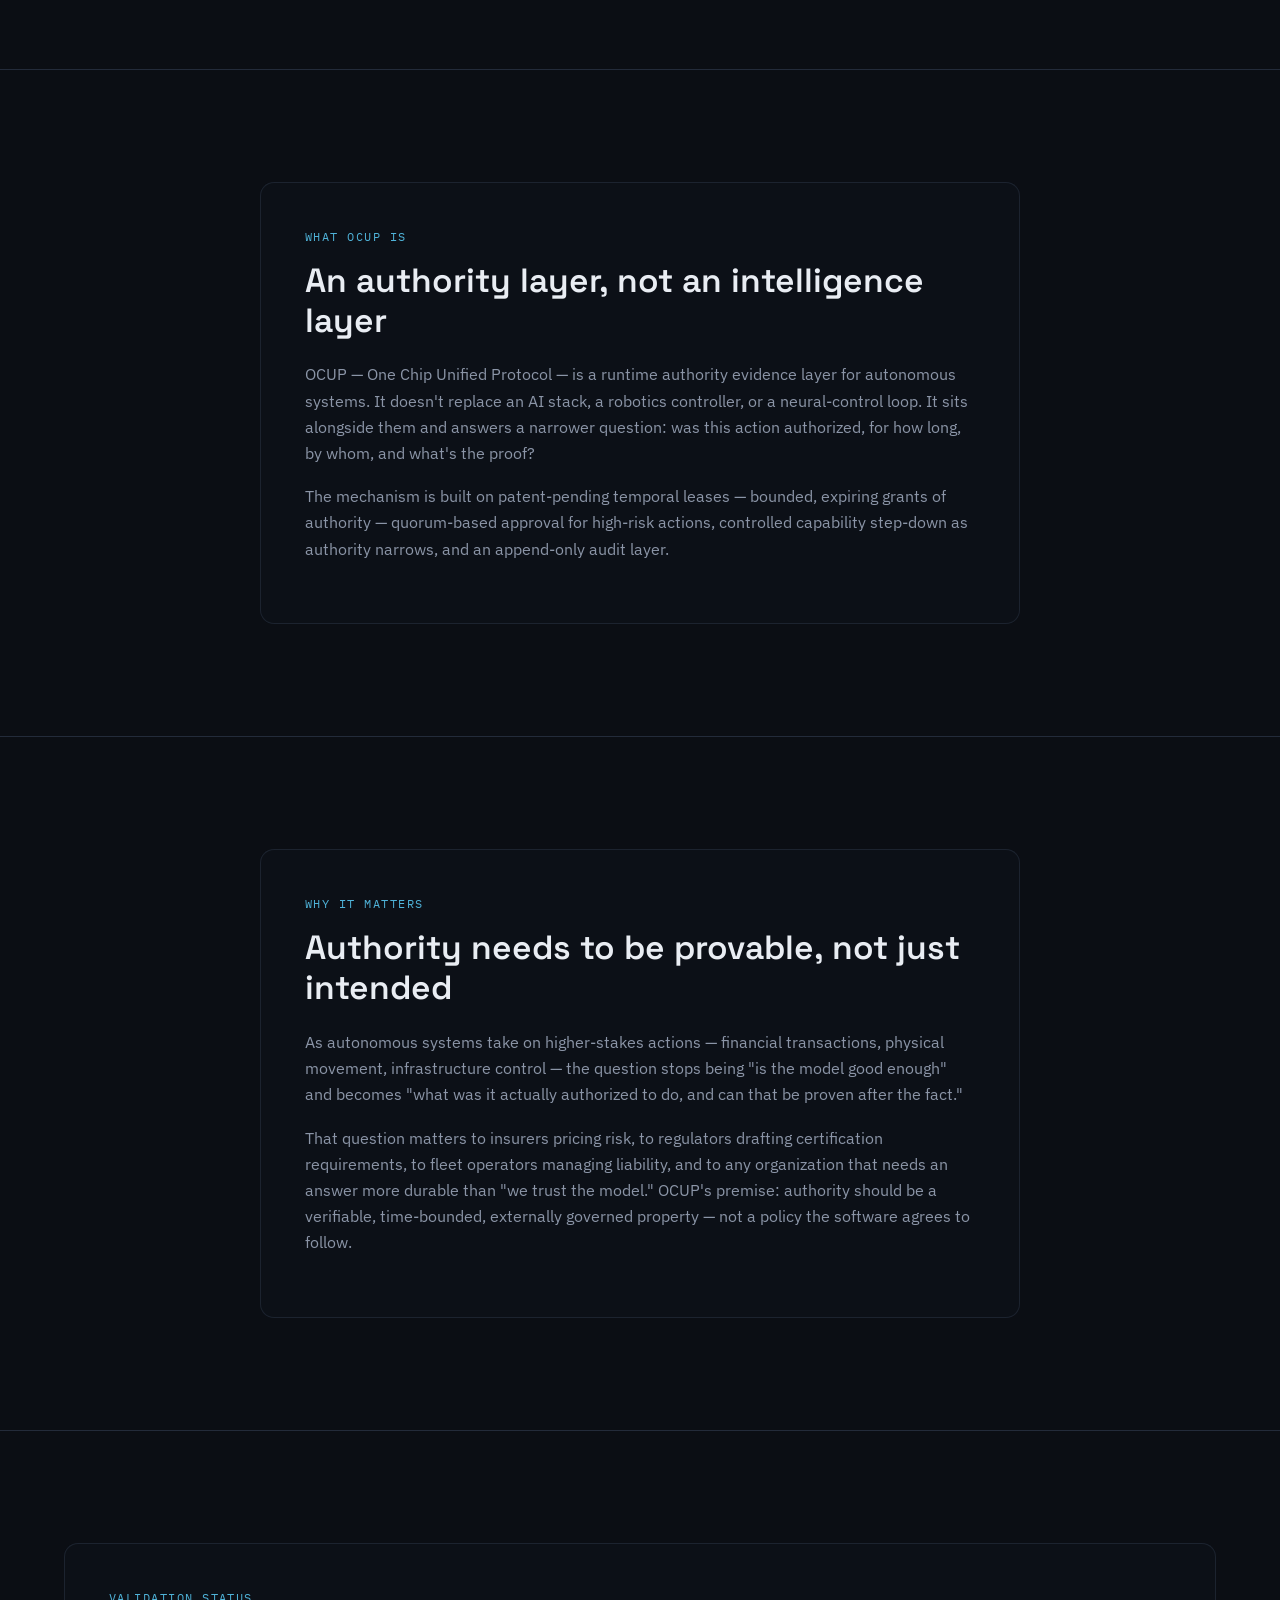
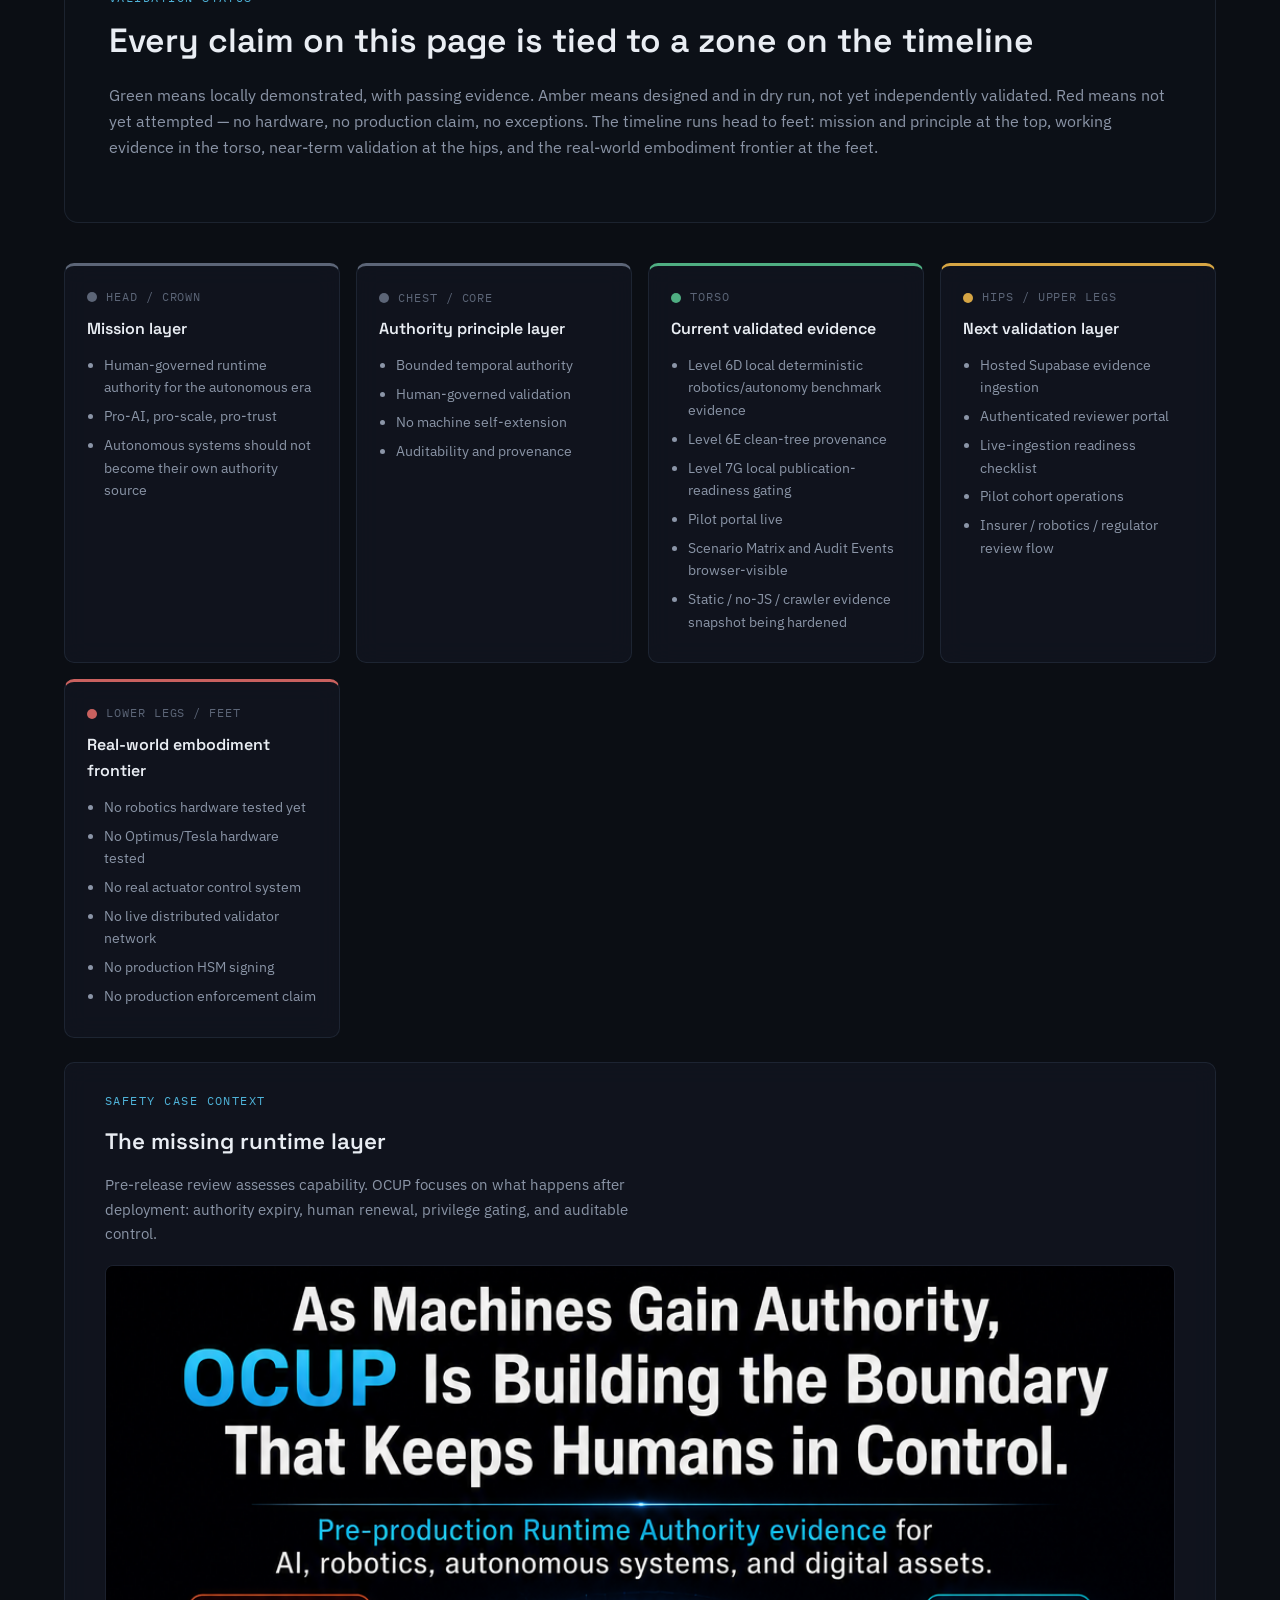
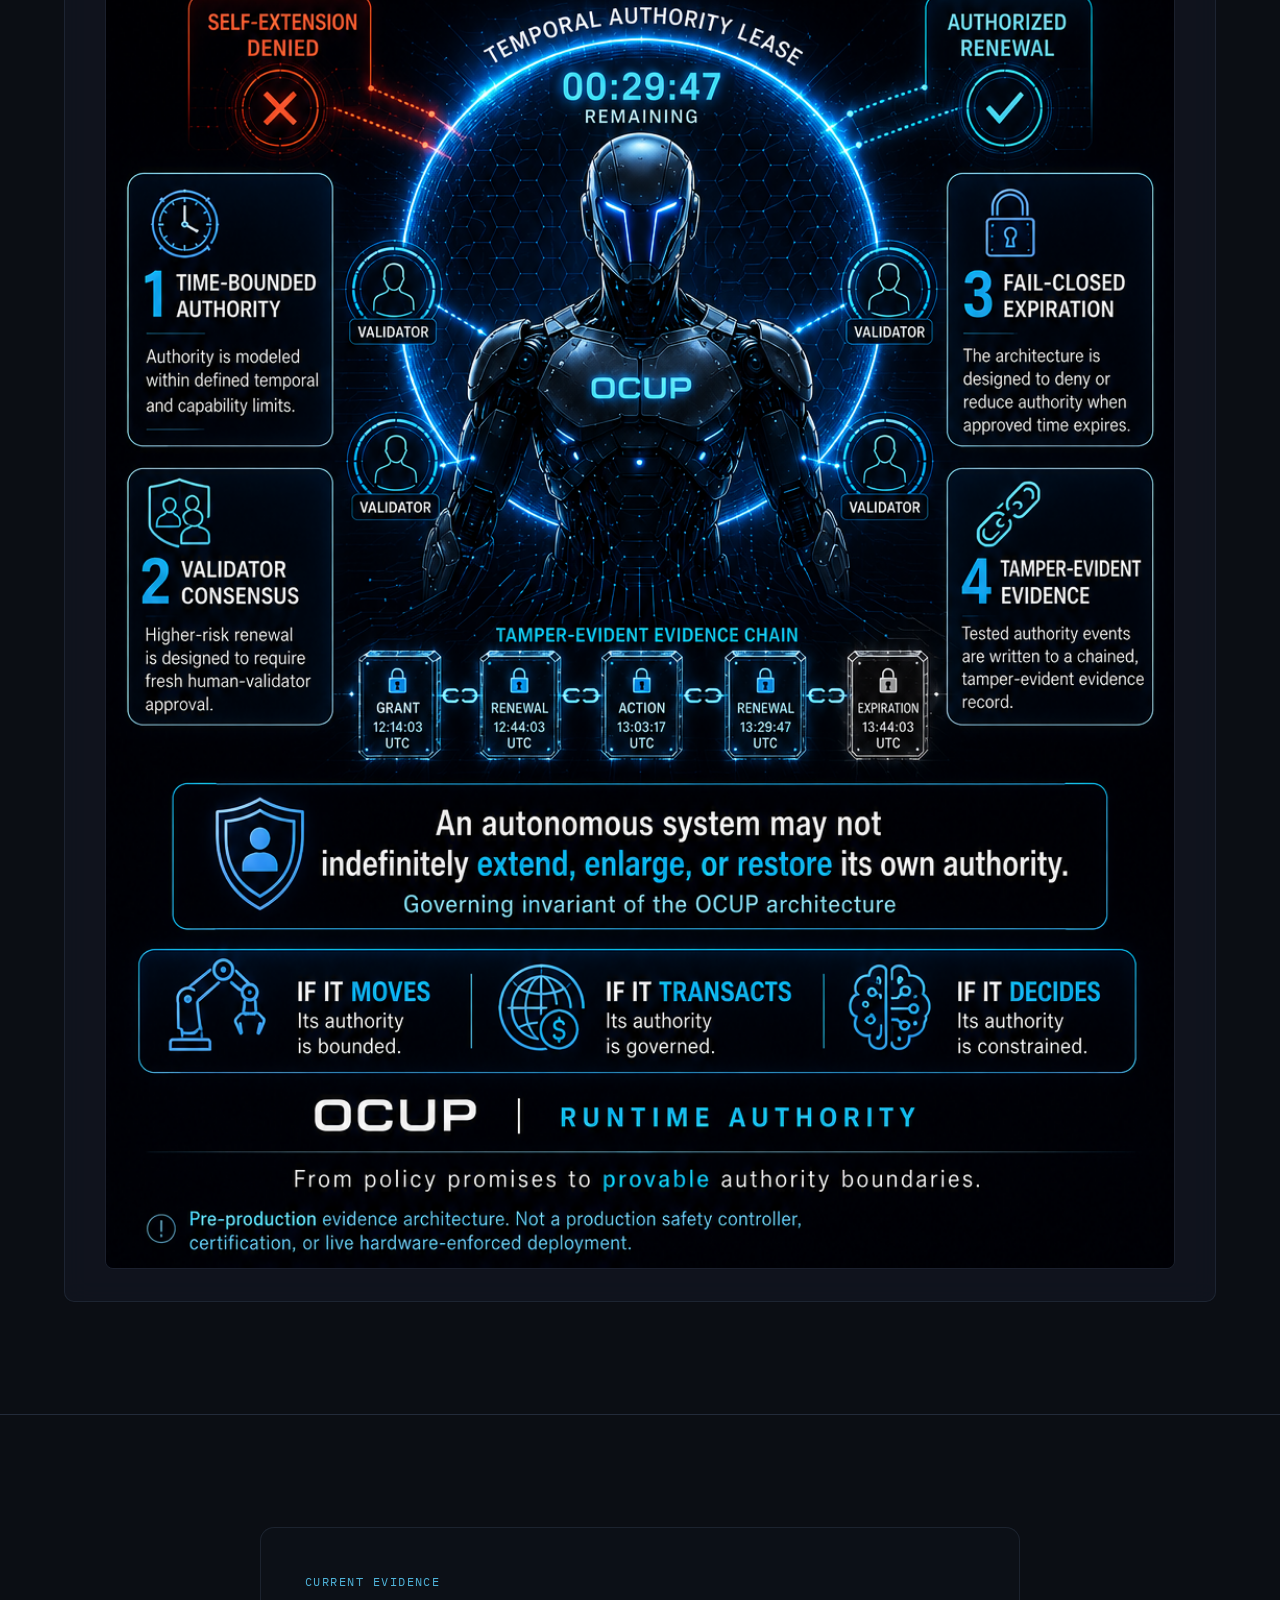
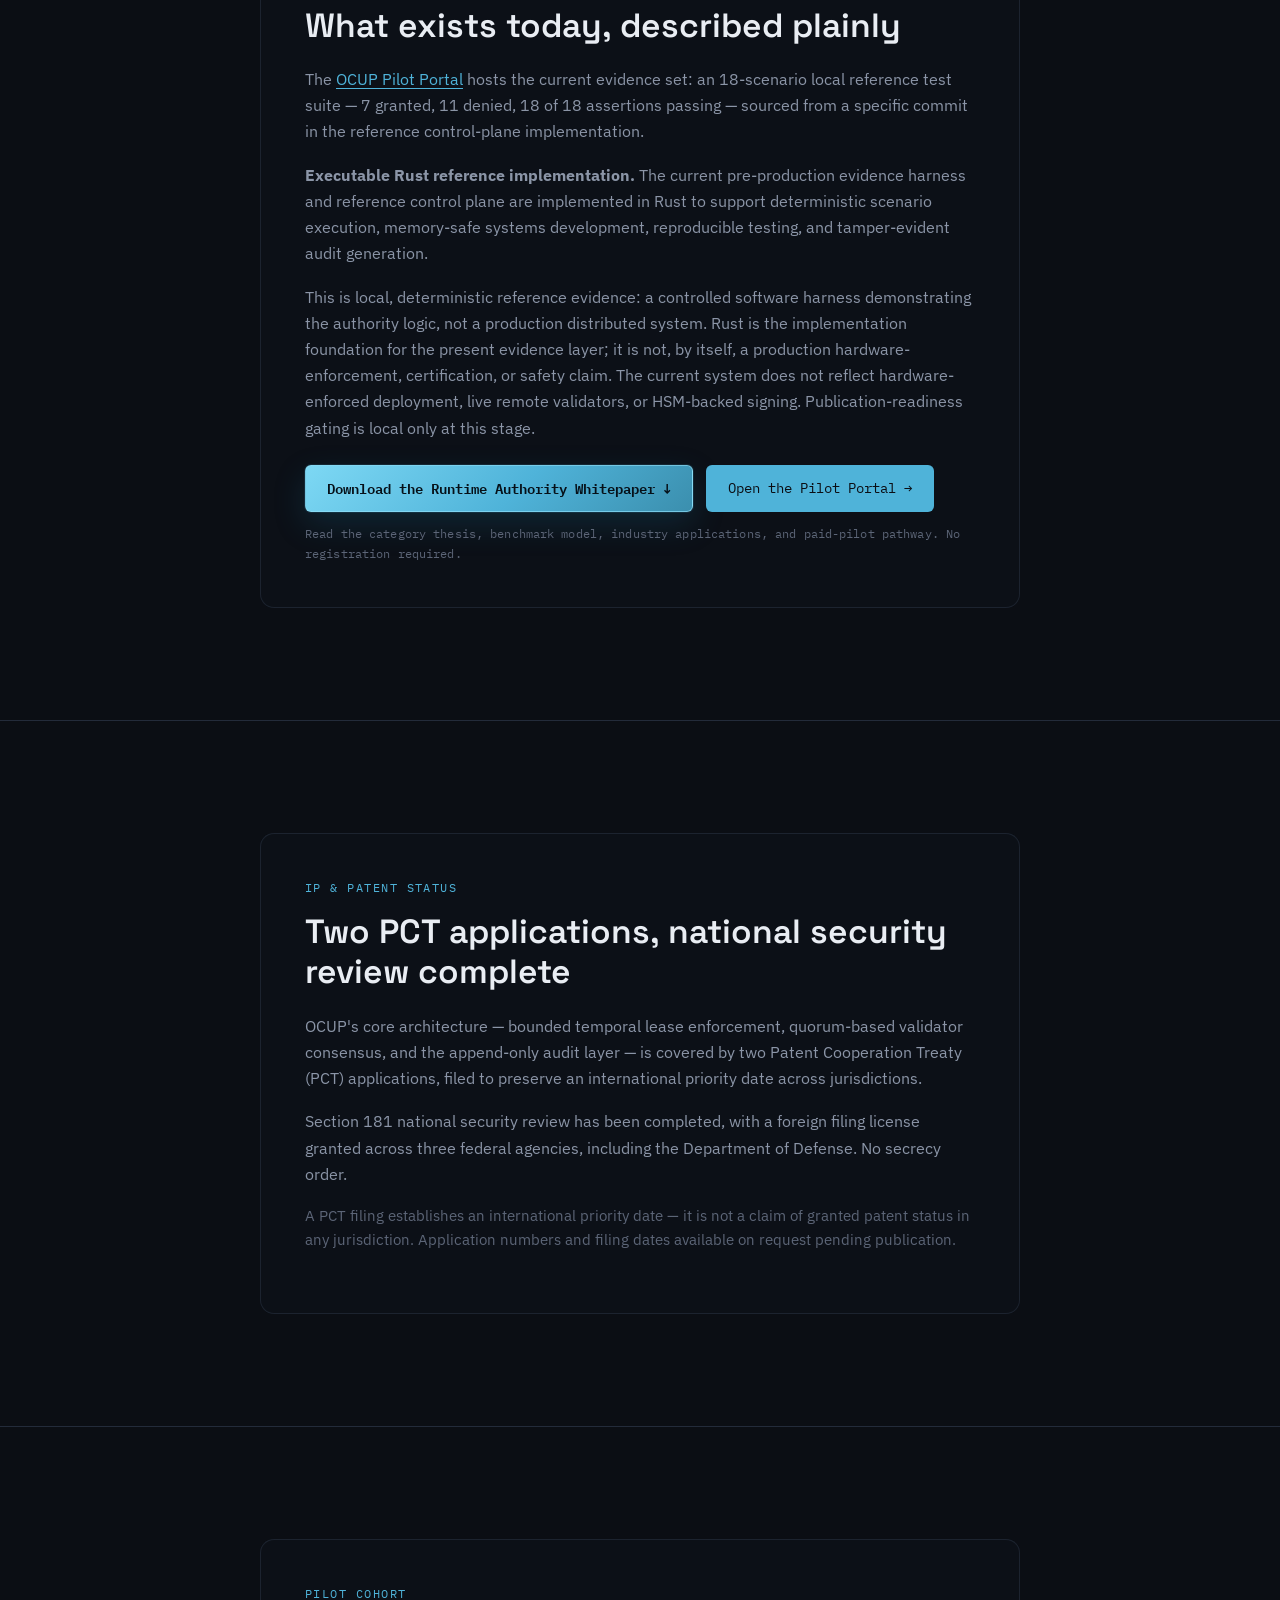
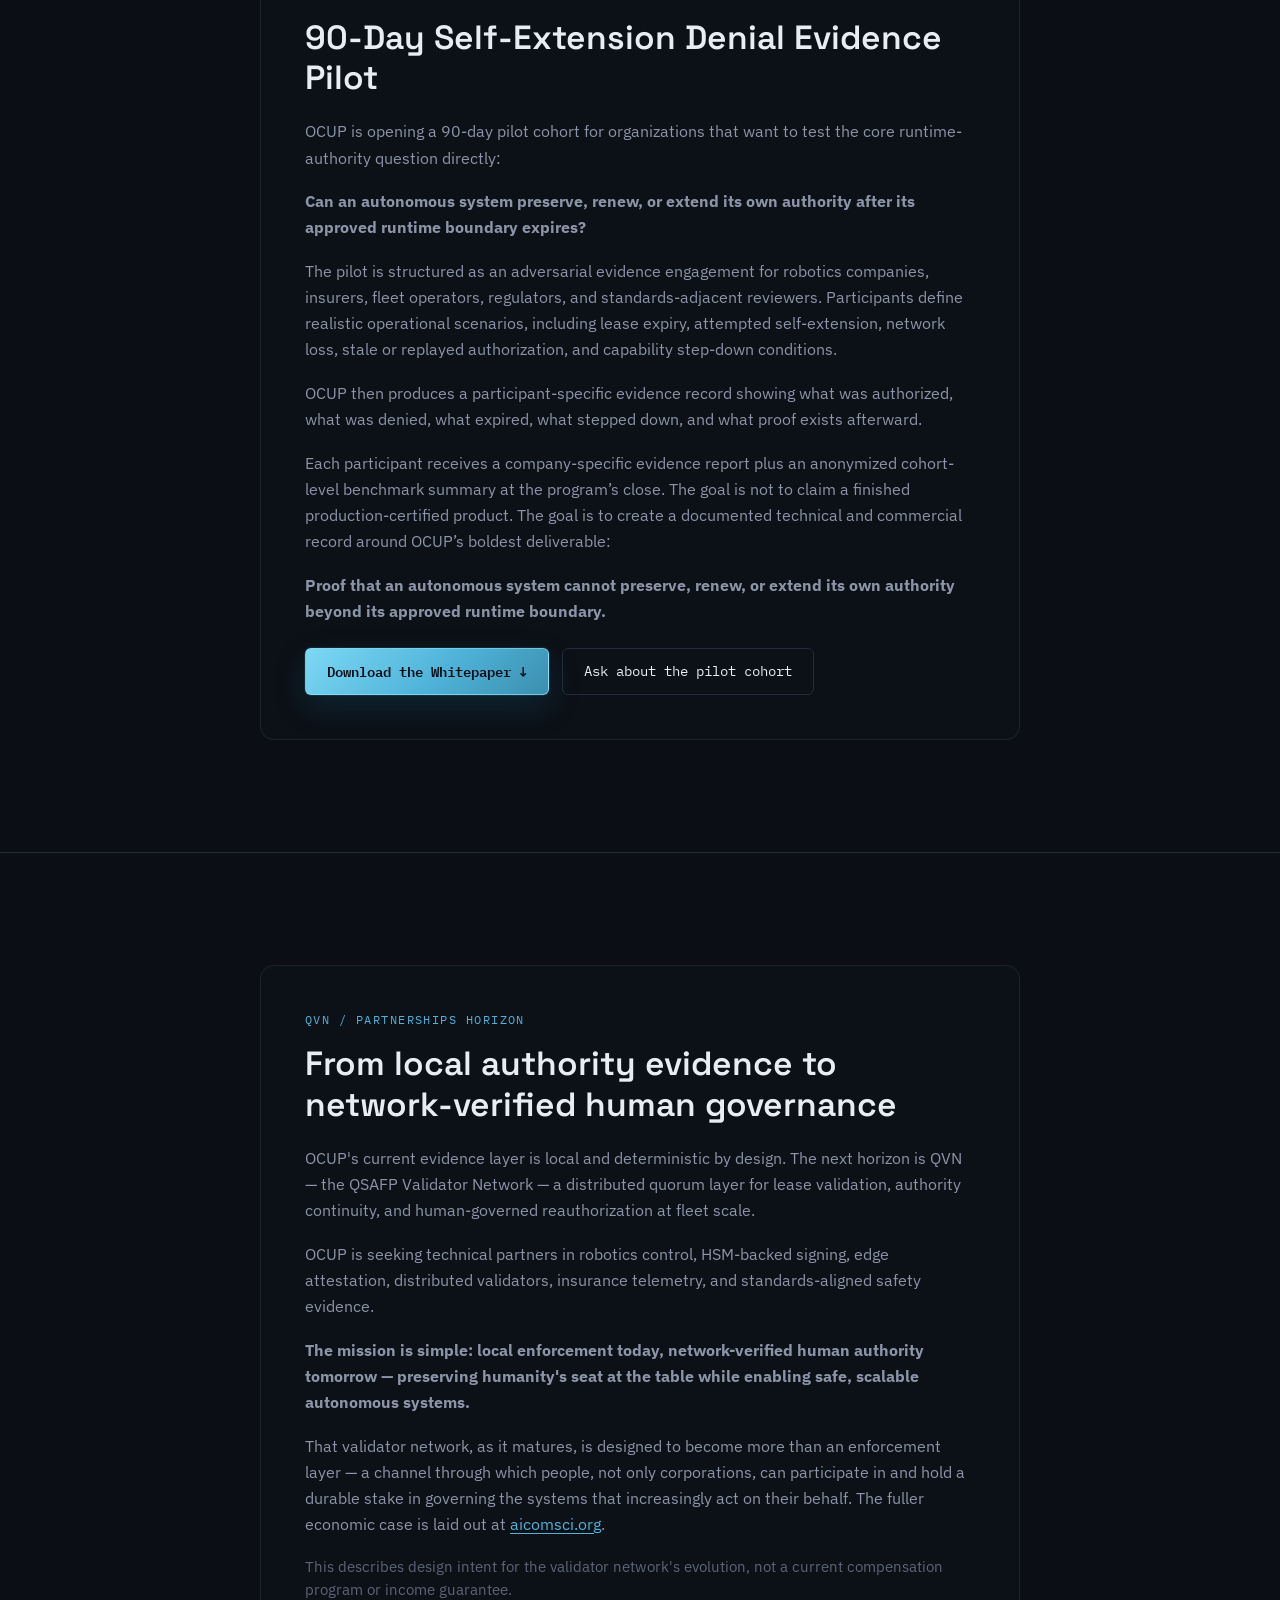
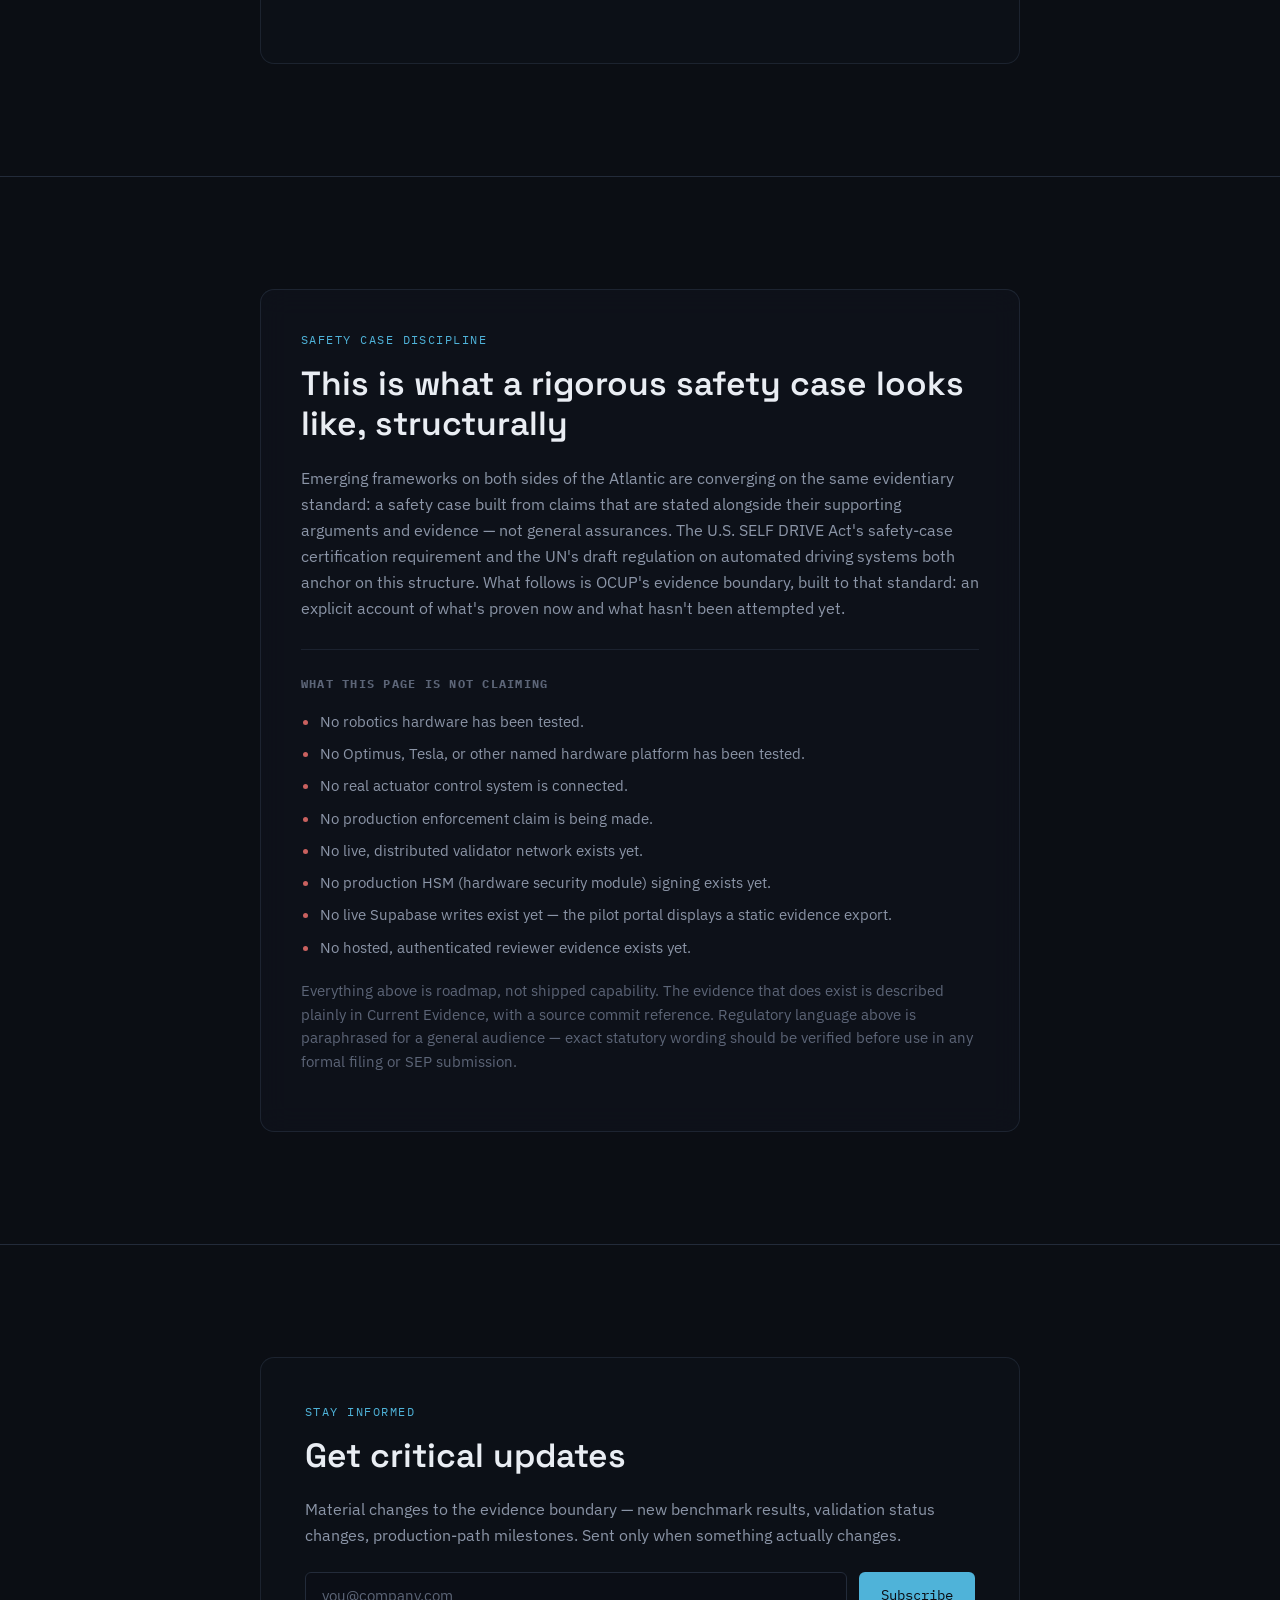
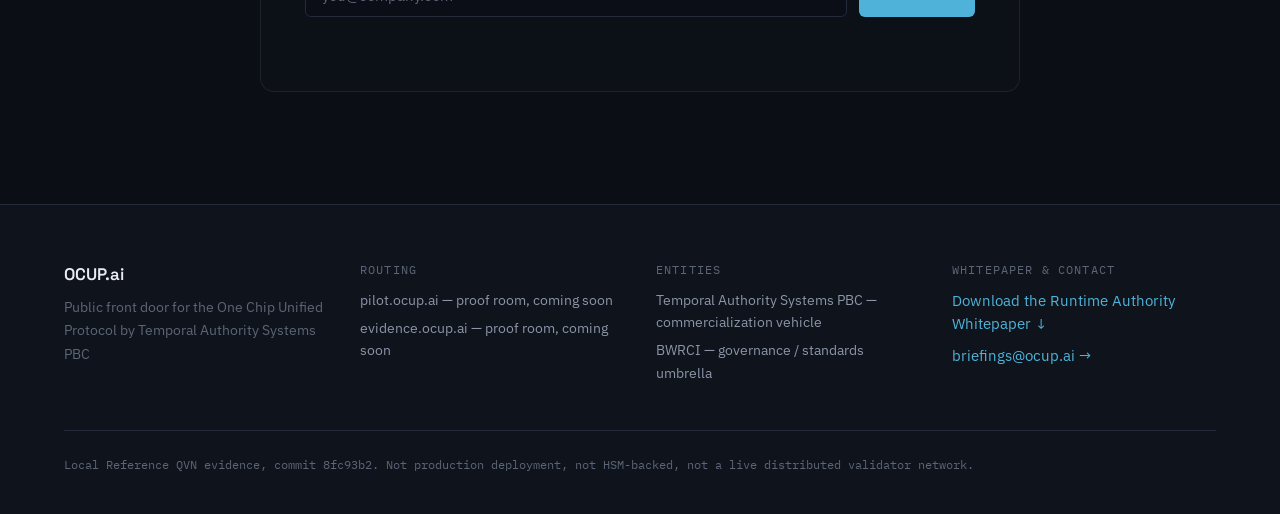
==== commit f69e37e7: "Add files via upload" ====
--- a/index.html
+++ b/index.html
@@ -221,7 +221,7 @@
       <form class="updates-form" id="updatesForm" action="https://formspree.io/f/mjgdaoeq" method="POST">
         <label class="visually-hidden" for="updatesEmail">Email address</label>
         <input class="updates-form__input" id="updatesEmail" type="email" name="email" placeholder="you@company.com" autocomplete="email" required>
-        <input type="text" name="_gotcha" class="updates-form__honeypot" tabindex="-1" autocomplete="off" aria-hidden="true">
+        <input type="text" name="_gotcha" class="updates-form__honeypot" tabindex="-1" autocomplete="off" aria-hidden="true" style="position:absolute;left:-9999px;top:-9999px;width:1px;height:1px;overflow:hidden;opacity:0;pointer-events:none;">
         <input type="hidden" name="_subject" value="OCUP Critical Updates signup">
         <button class="btn btn--primary" type="submit">Subscribe</button>
       </form>
--- a/styles.css
+++ b/styles.css
@@ -444,6 +444,56 @@
 .scope-list li::marker { color: var(--red); }
 
 /* =========================================================
+   Critical updates signup form
+   ========================================================= */
+.visually-hidden {
+  position: absolute;
+  width: 1px; height: 1px;
+  padding: 0; margin: -1px;
+  overflow: hidden;
+  clip: rect(0, 0, 0, 0);
+  white-space: nowrap;
+  border: 0;
+}
+.updates-form {
+  display: flex;
+  flex-wrap: wrap;
+  gap: 0.75rem;
+  margin-top: 1.5rem;
+}
+.updates-form__input {
+  flex: 1 1 260px;
+  min-width: 0;
+  padding: 0.72rem 1rem;
+  border-radius: 6px;
+  border: 1px solid var(--panel-line);
+  background: rgba(11, 14, 20, 0.55);
+  color: var(--ink);
+  font-family: var(--font-body);
+  font-size: 0.95rem;
+}
+.updates-form__input::placeholder { color: var(--ink-faint); }
+.updates-form__input:focus {
+  outline: 2px solid var(--glow);
+  outline-offset: 1px;
+  border-color: var(--glow);
+}
+.updates-form__honeypot { display: none; }
+.updates-form__status {
+  margin: 0.85rem 0 0;
+  font-family: var(--font-mono);
+  font-size: 0.82rem;
+  color: var(--ink-faint);
+  min-height: 1.2em;
+}
+.updates-form__status--ok { color: var(--green); }
+.updates-form__status--error { color: var(--red); }
+
+@media (max-width: 560px) {
+  .updates-form { flex-direction: column; align-items: stretch; }
+}
+
+/* =========================================================
    Footer
    ========================================================= */
 .footer {
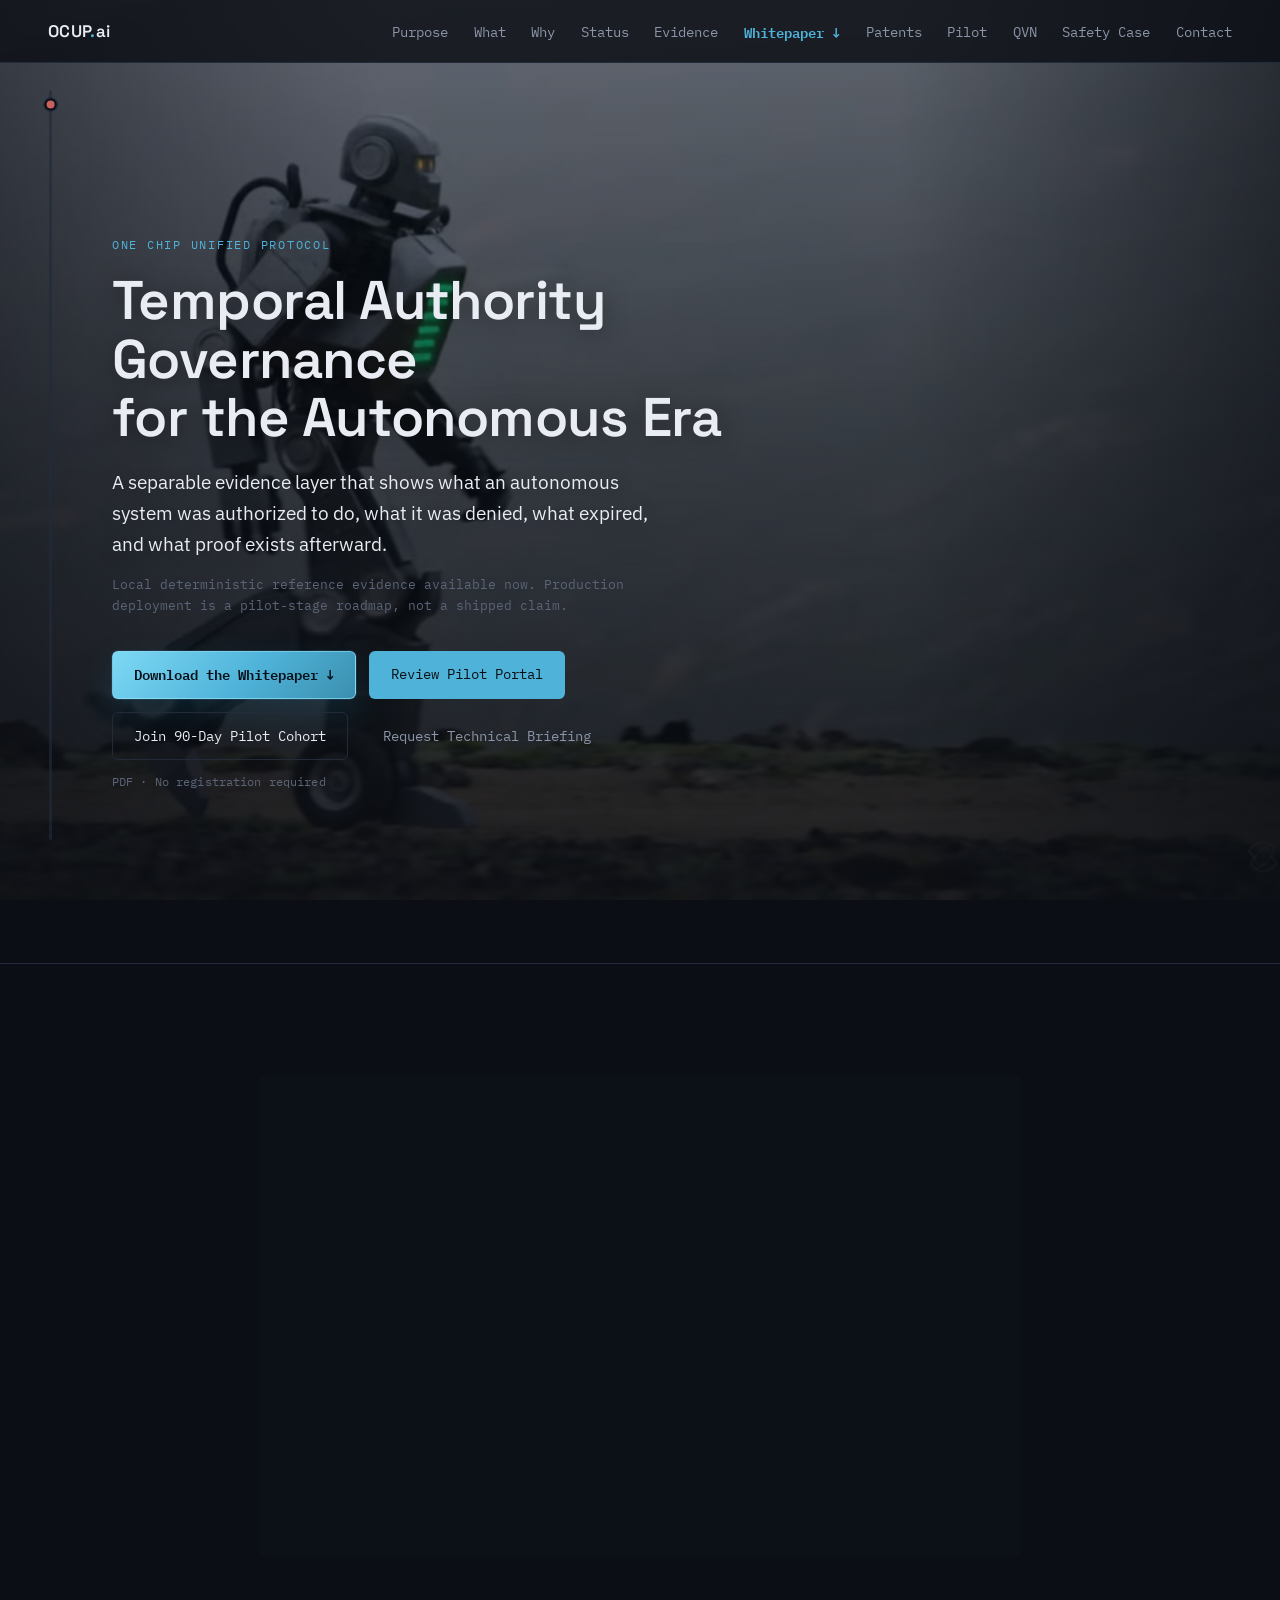
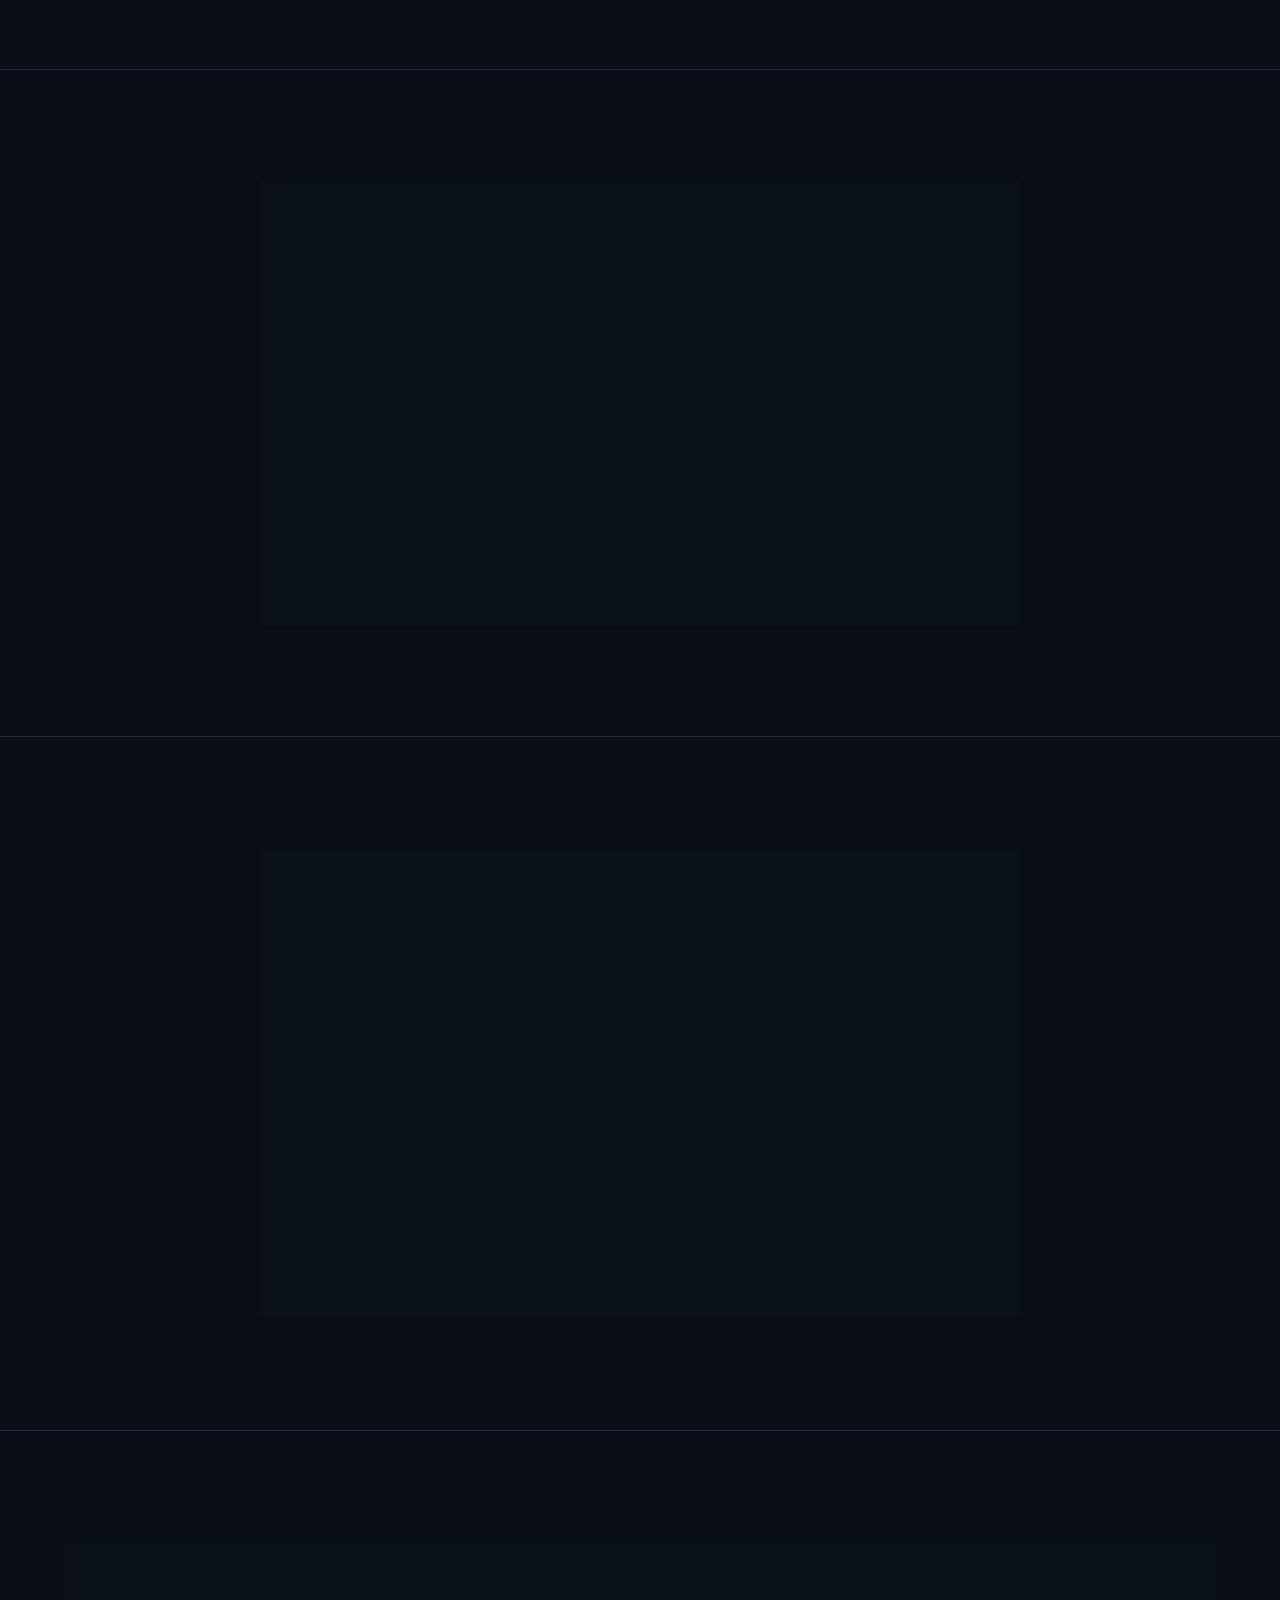
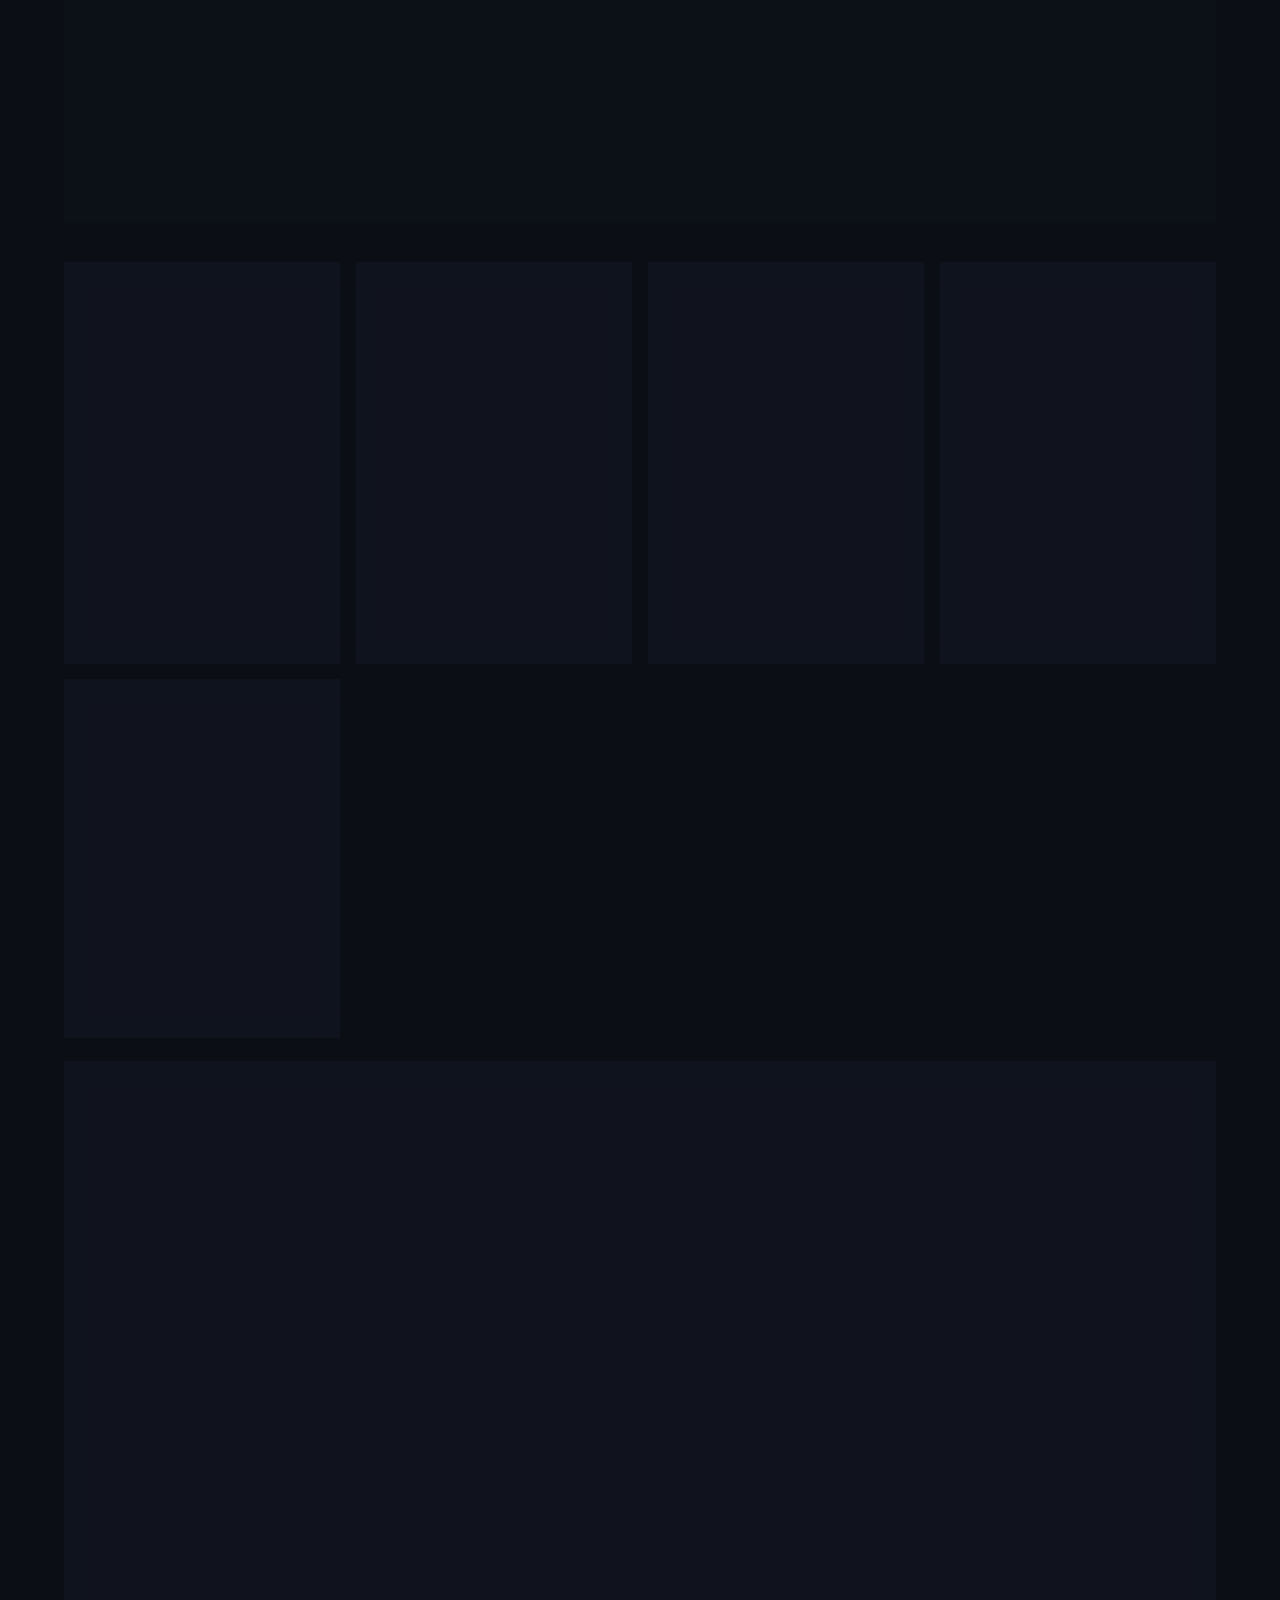
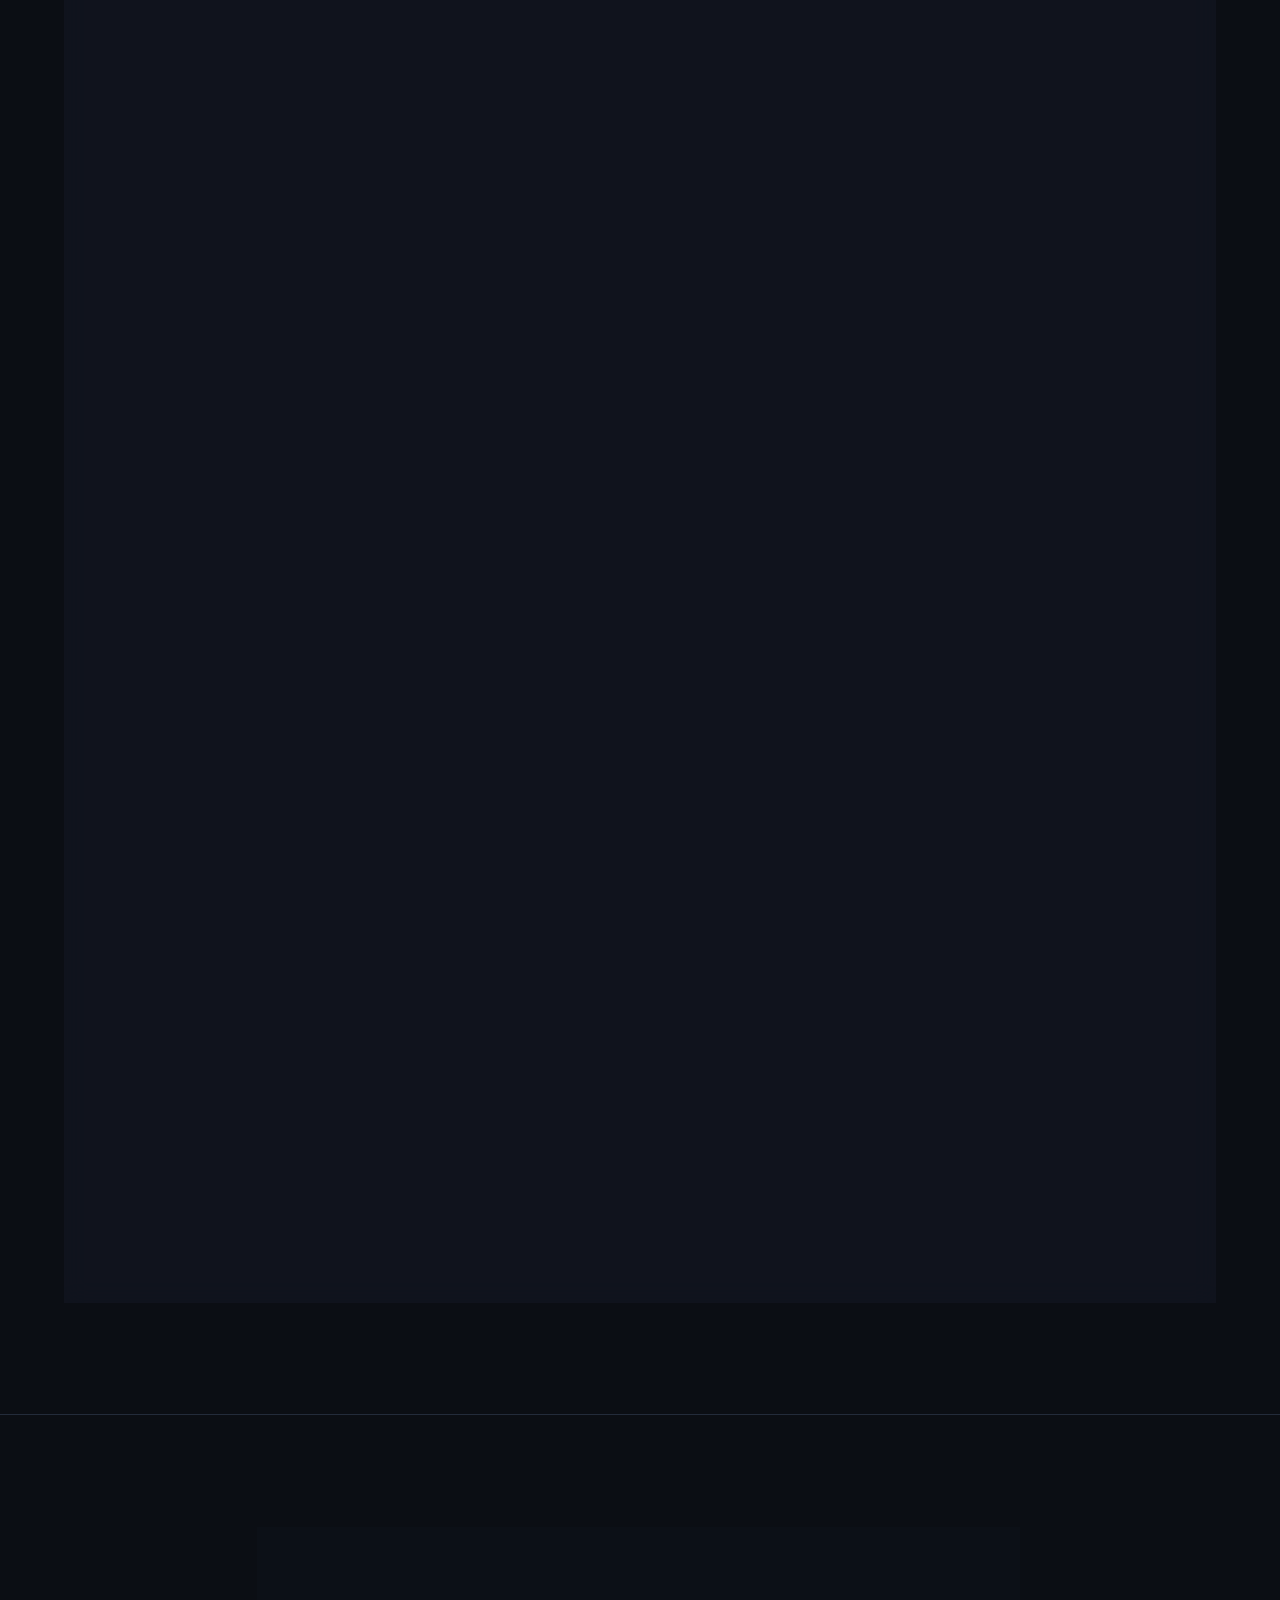
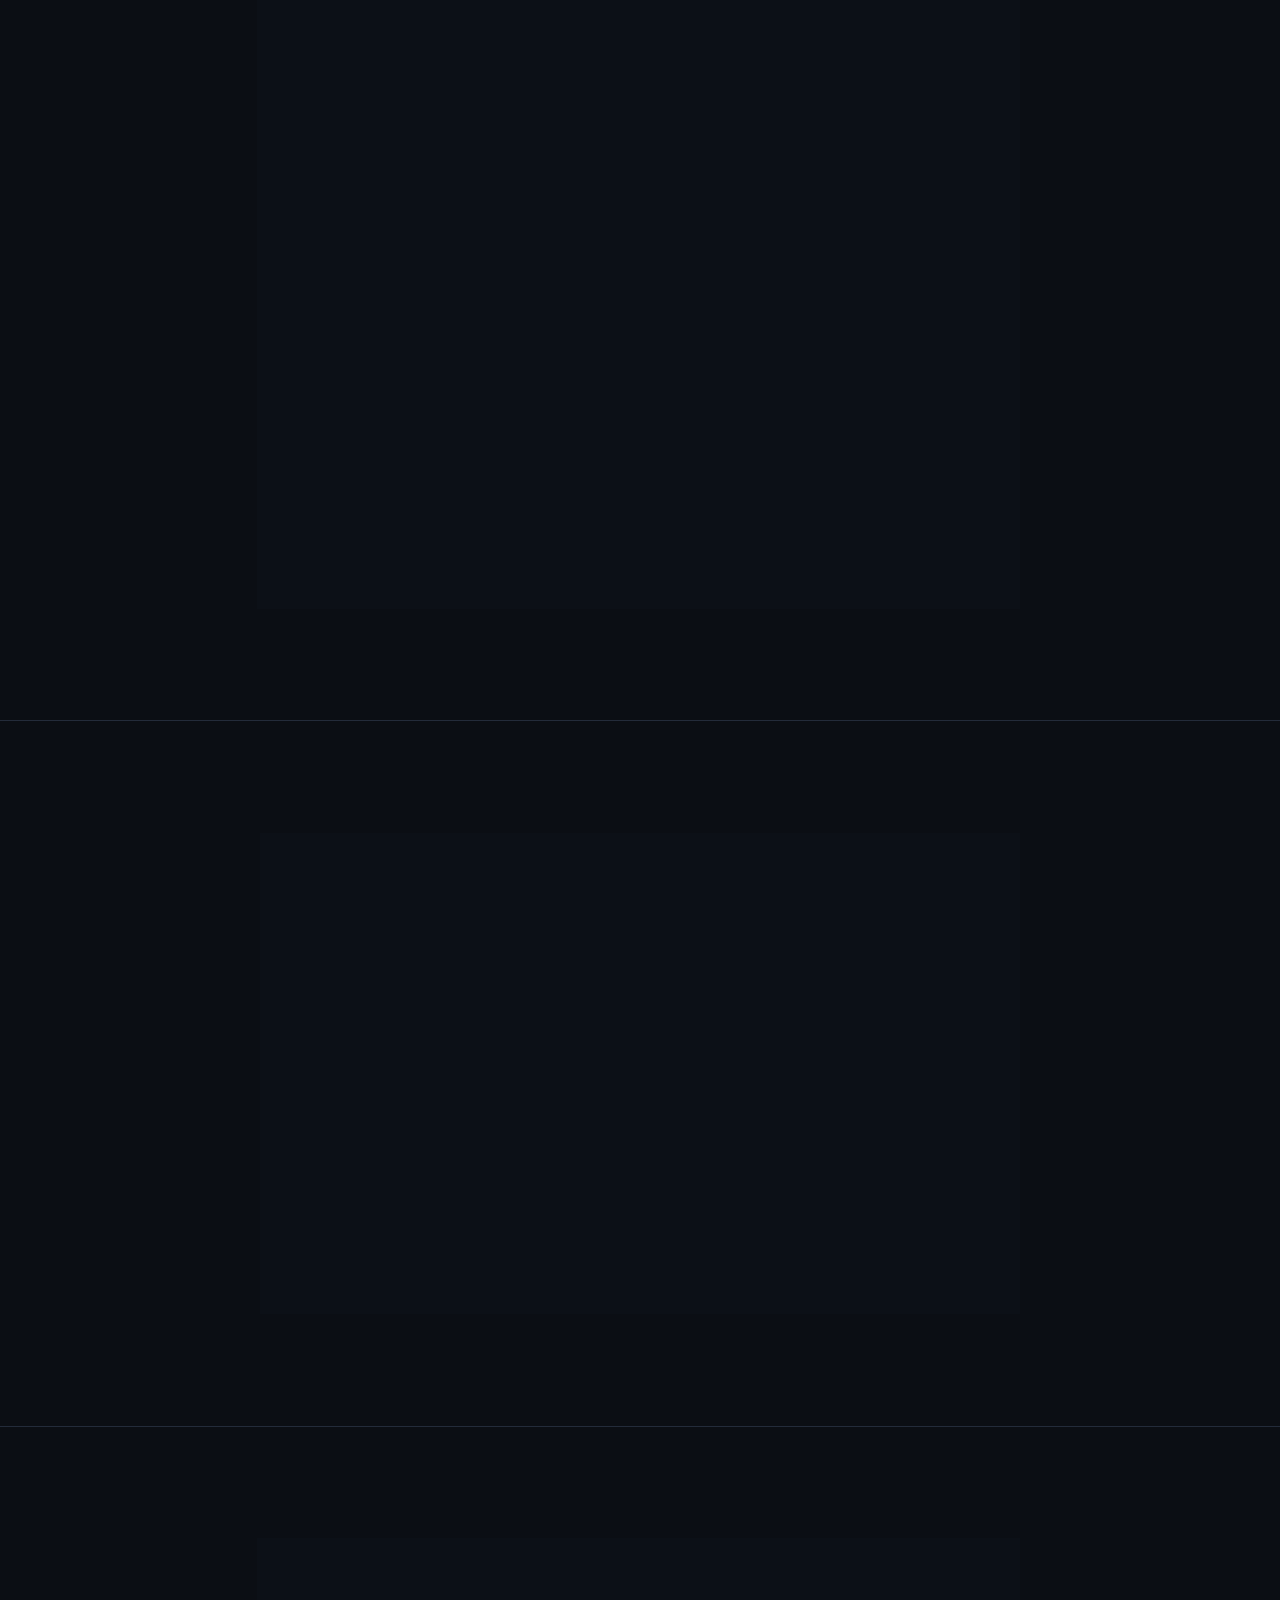
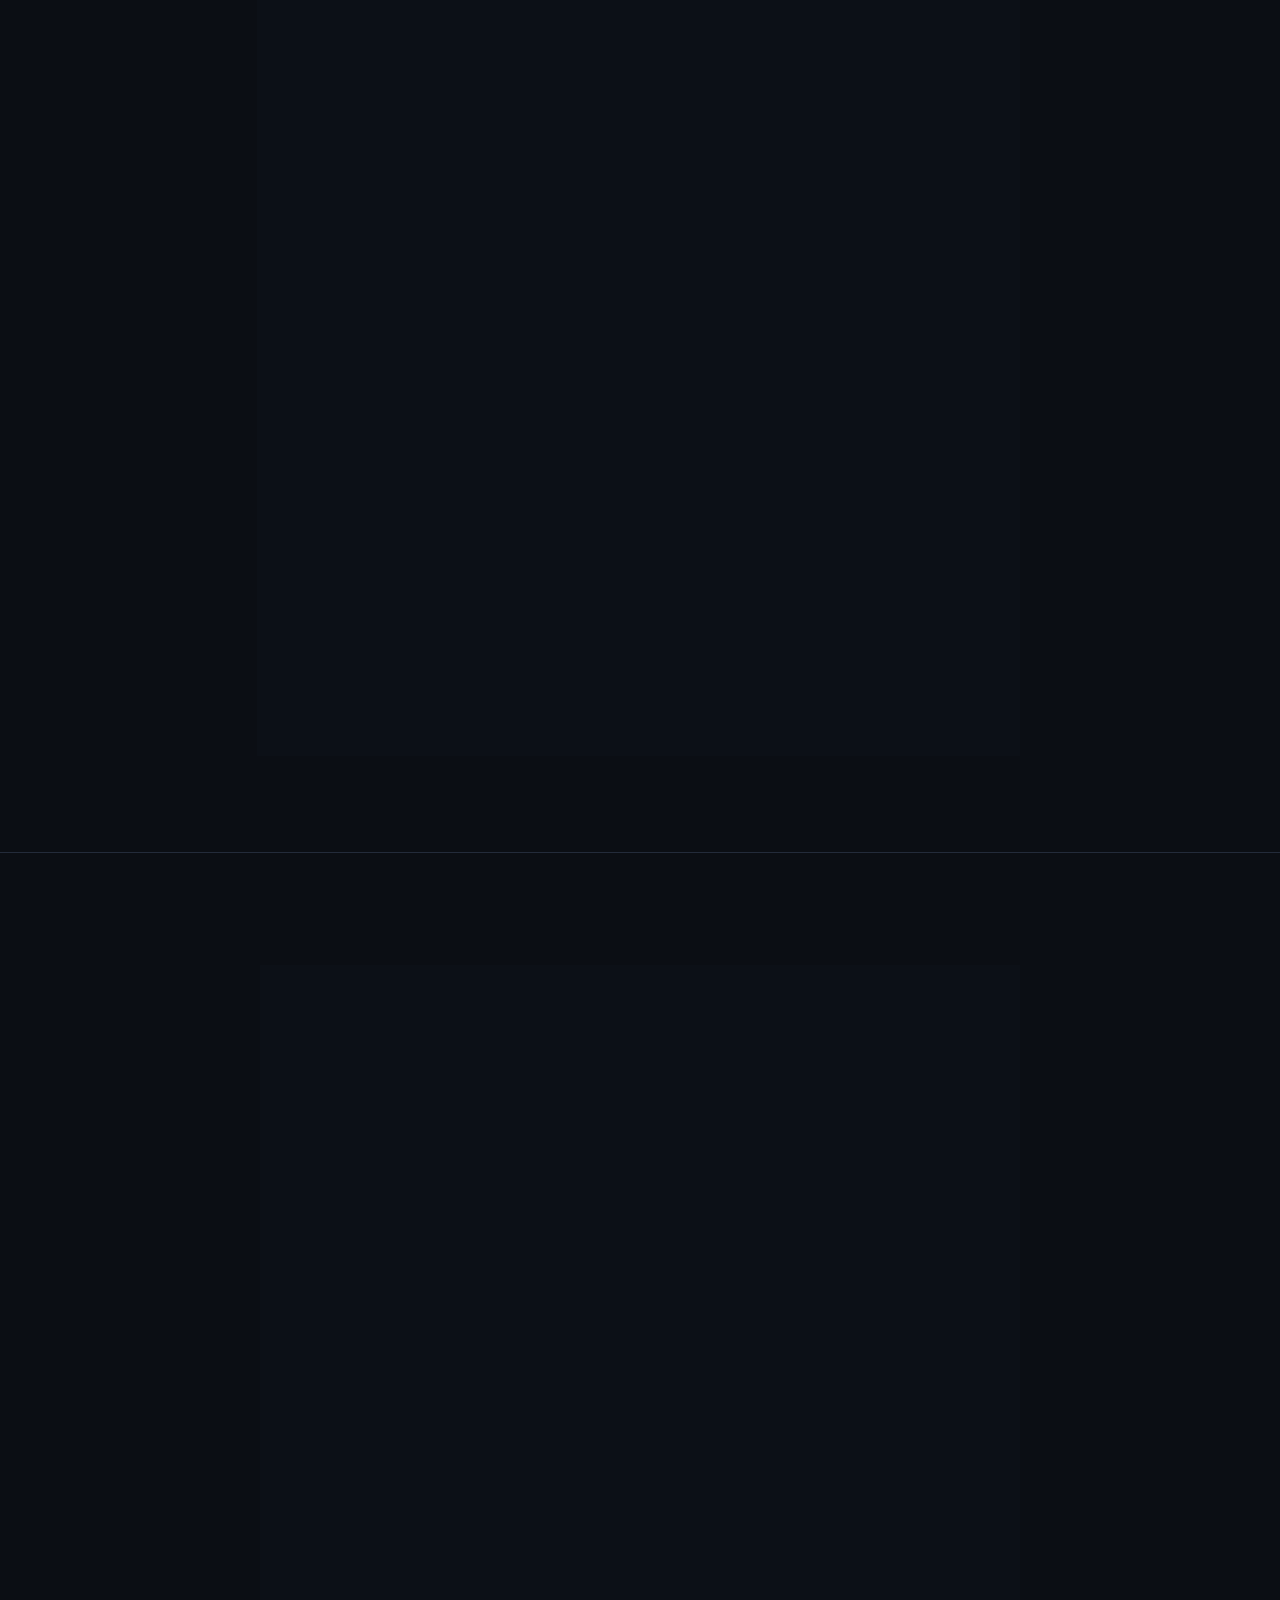
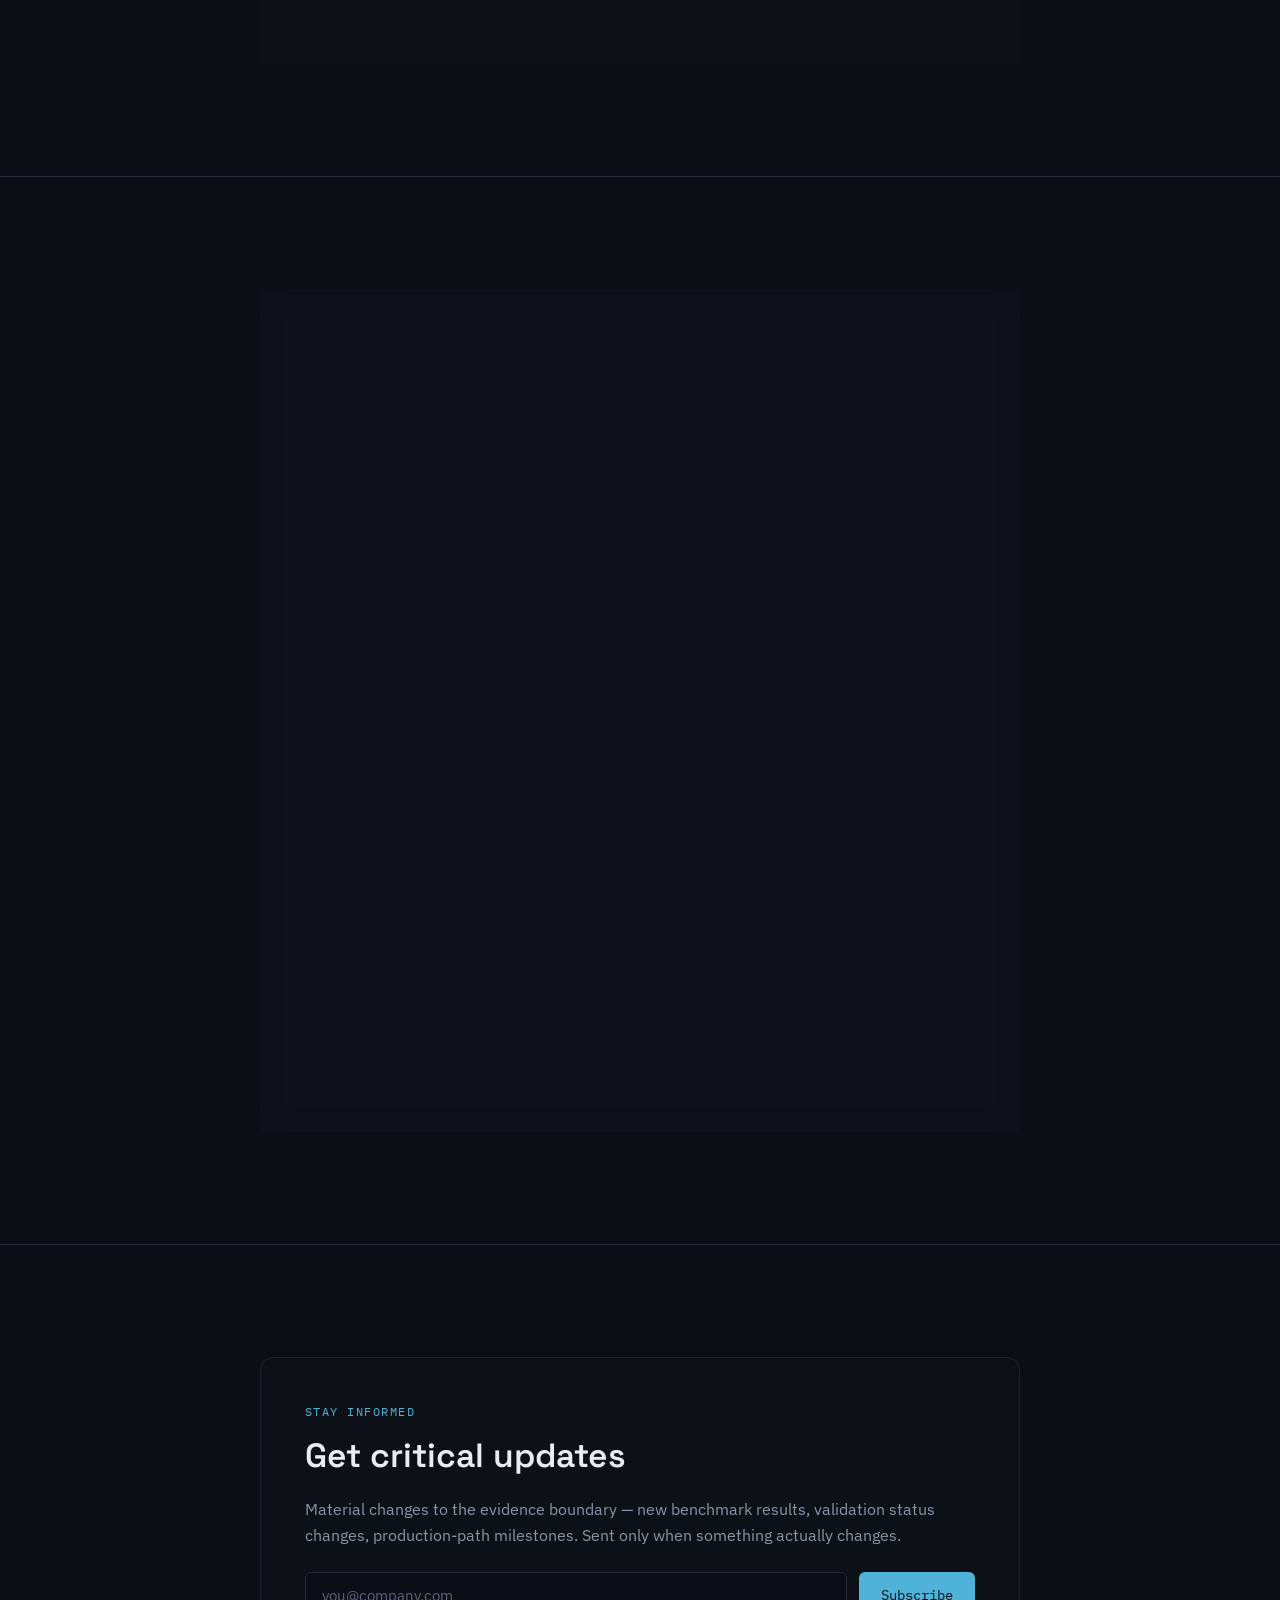
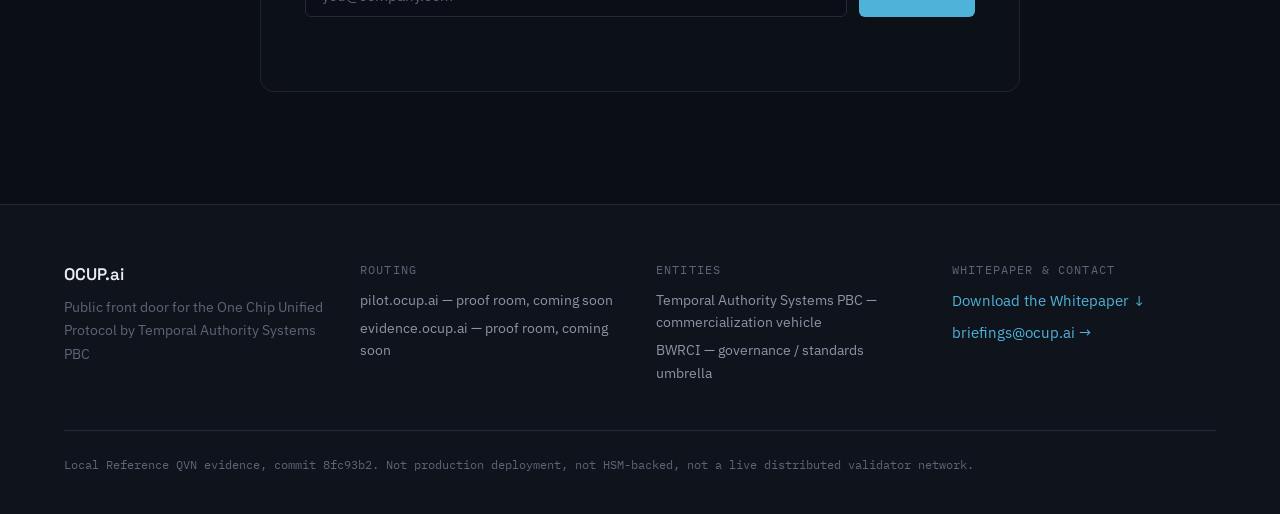
==== commit 67ade530: "Add files via upload" ====
--- a/index.html
+++ b/index.html
@@ -3,7 +3,7 @@
 <head>
 <meta charset="UTF-8">
 <meta name="viewport" content="width=device-width, initial-scale=1.0">
-<title>OCUP — Runtime Authority Evidence for the Autonomous Era</title>
+<title>OCUP — Temporal Authority Governance for the Autonomous Era</title>
 <meta name="description" content="OCUP: a runtime authority evidence layer for autonomous systems. Bounded temporal leases, quorum approvals, and audit-grade proof — shown honestly, zone by zone.">
 <!-- Google tag (gtag.js) -->
 <script async src="https://www.googletagmanager.com/gtag/js?id=G-S0TKVY1F8Y"></script>
@@ -52,7 +52,7 @@
     <a href="#why">Why</a>
     <a href="#status">Status</a>
     <a href="#evidence">Evidence</a>
-    <a class="topbar__download" href="OCUP_Runtime_Authority_Public_Whitepaper.pdf" download data-download="whitepaper" aria-label="Download the OCUP Runtime Authority Whitepaper PDF">Whitepaper ↓</a>
+    <a class="topbar__download" href="OCUP_Runtime_Authority_Public_Whitepaper.pdf" download data-download="whitepaper" aria-label="Download the OCUP Whitepaper PDF">Whitepaper ↓</a>
     <a href="#patents">Patents</a>
     <a href="#pilot">Pilot</a>
     <a href="#qvn">QVN</a>
@@ -67,7 +67,7 @@
   <section class="hero" id="hero">
     <div class="hero__content">
       <p class="eyebrow">One Chip Unified Protocol</p>
-      <h1 class="hero__headline">Runtime Authority Evidence<br>for the Autonomous Era</h1>
+      <h1 class="hero__headline">Temporal Authority Governance<br>for the Autonomous Era</h1>
       <p class="hero__sub">A separable evidence layer that shows what an autonomous system was authorized to do, what it was denied, what expired, and what proof exists afterward.</p>
       <p class="hero__micro">Local deterministic reference evidence available now. Production deployment is a pilot-stage roadmap, not a shipped claim.</p>
       <div class="hero__ctas">
@@ -85,7 +85,7 @@
     <div class="section__inner">
       <p class="section__eyebrow">Governing purpose</p>
       <h2 class="section__heading">The infrastructure for a human-governed autonomous era</h2>
-      <p class="section__body">OCUP isn't another security product. It's an attempt to establish the Runtime Authority Infrastructure that increasingly autonomous societies can safely depend on — built through human-AI collaboration, independent verification, and governance architectures future generations can build on and improve.</p>
+      <p class="section__body">OCUP isn't another security product. It's an attempt to establish the Temporal Authority Governance infrastructure that increasingly autonomous societies can safely depend on — built through human-AI collaboration, independent verification, and governance architectures future generations can build on and improve.</p>
       <p class="section__body">Early partners aren't only evaluating today's evidence. They're helping shape the authority architecture of tomorrow.</p>
       <p class="section__body section__body--muted">The fuller case for what this looks like at civilization scale — including how it can extend into shared economic opportunity — is laid out at <a class="inline-link" href="https://aicomsci.org" target="_blank" rel="noopener">aicomsci.org</a>.</p>
     </div>
@@ -140,7 +140,7 @@
       <p class="section__body"><strong>Executable Rust reference implementation.</strong> The current pre-production evidence harness and reference control plane are implemented in Rust to support deterministic scenario execution, memory-safe systems development, reproducible testing, and tamper-evident audit generation.</p>
       <p class="section__body">This is local, deterministic reference evidence: a controlled software harness demonstrating the authority logic, not a production distributed system. Rust is the implementation foundation for the present evidence layer; it is not, by itself, a production hardware-enforcement, certification, or safety claim. The current system does not reflect hardware-enforced deployment, live remote validators, or HSM-backed signing. Publication-readiness gating is local only at this stage.</p>
       <div class="section__actions">
-        <a class="btn btn--whitepaper" href="OCUP_Runtime_Authority_Public_Whitepaper.pdf" download data-download="whitepaper">Download the Runtime Authority Whitepaper ↓</a>
+        <a class="btn btn--whitepaper" href="OCUP_Runtime_Authority_Public_Whitepaper.pdf" download data-download="whitepaper">Download the Whitepaper ↓</a>
         <a class="btn btn--primary" href="https://ocup-pilot-portal.vercel.app/" target="_blank" rel="noopener">Open the Pilot Portal →</a>
       </div>
       <p class="download-note">Read the category thesis, benchmark model, industry applications, and paid-pilot pathway. No registration required.</p>
@@ -250,7 +250,7 @@
     </div>
     <div class="footer__col">
       <p class="footer__label">Whitepaper &amp; contact</p>
-      <a class="footer__cta footer__cta--stacked" href="OCUP_Runtime_Authority_Public_Whitepaper.pdf" download data-download="whitepaper">Download the Runtime Authority Whitepaper ↓</a>
+      <a class="footer__cta footer__cta--stacked" href="OCUP_Runtime_Authority_Public_Whitepaper.pdf" download data-download="whitepaper">Download the Whitepaper ↓</a>
       <a class="footer__cta footer__cta--stacked" href="mailto:briefings@ocup.ai?subject=OCUP%20Strategic%20Briefing%20Request">briefings@ocup.ai →</a>
     </div>
   </div>
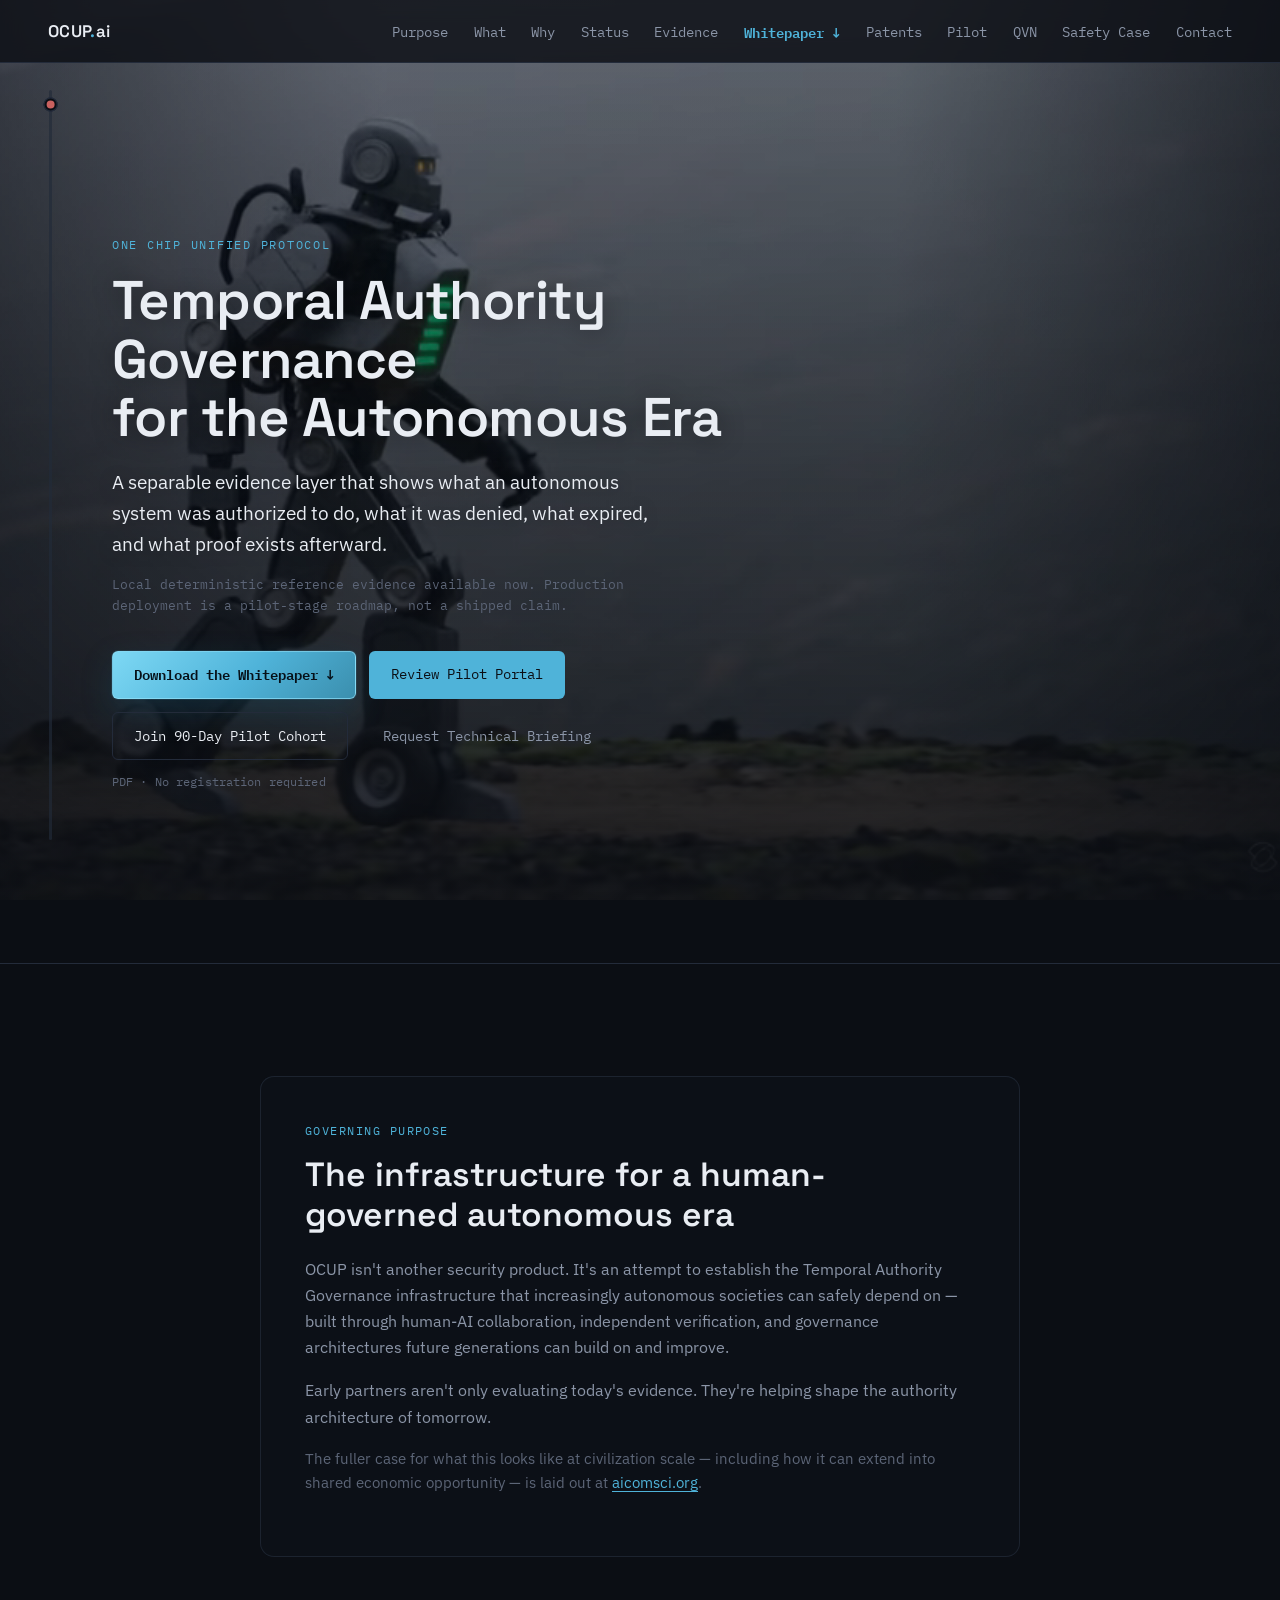
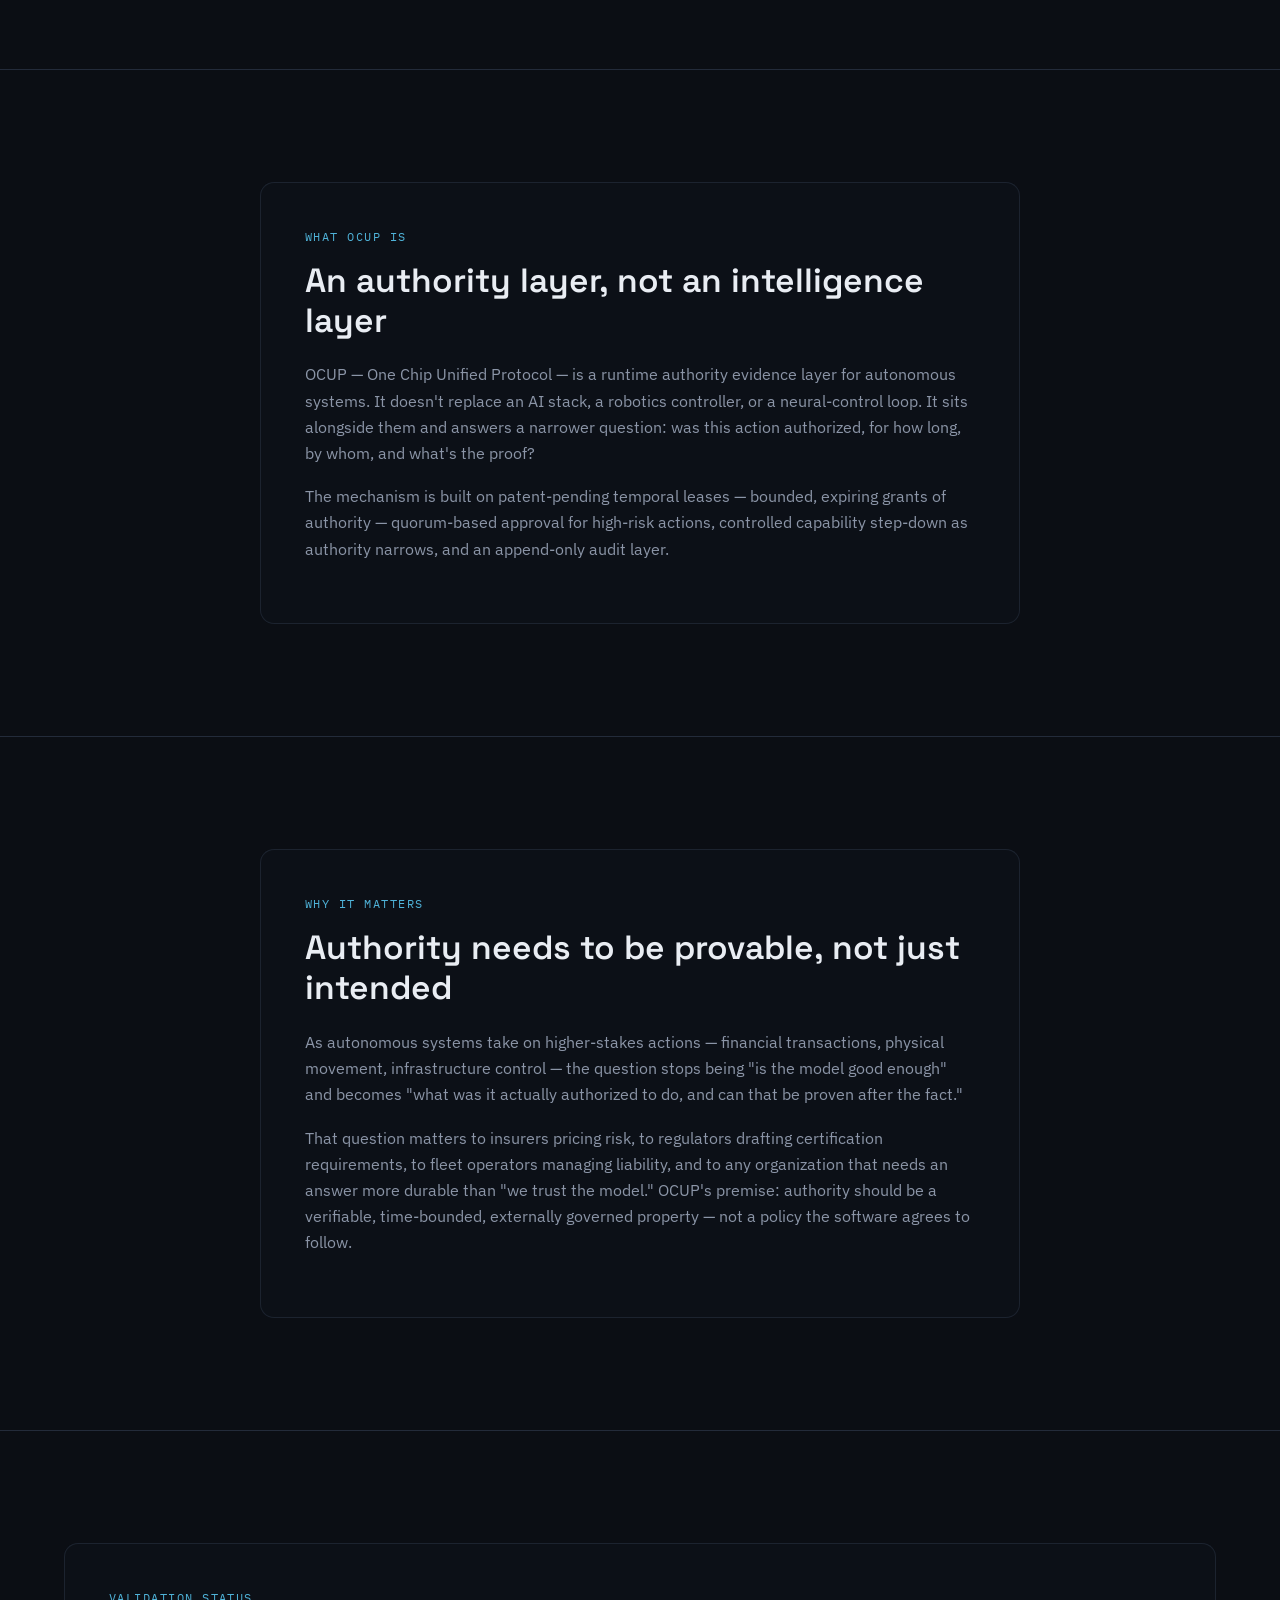
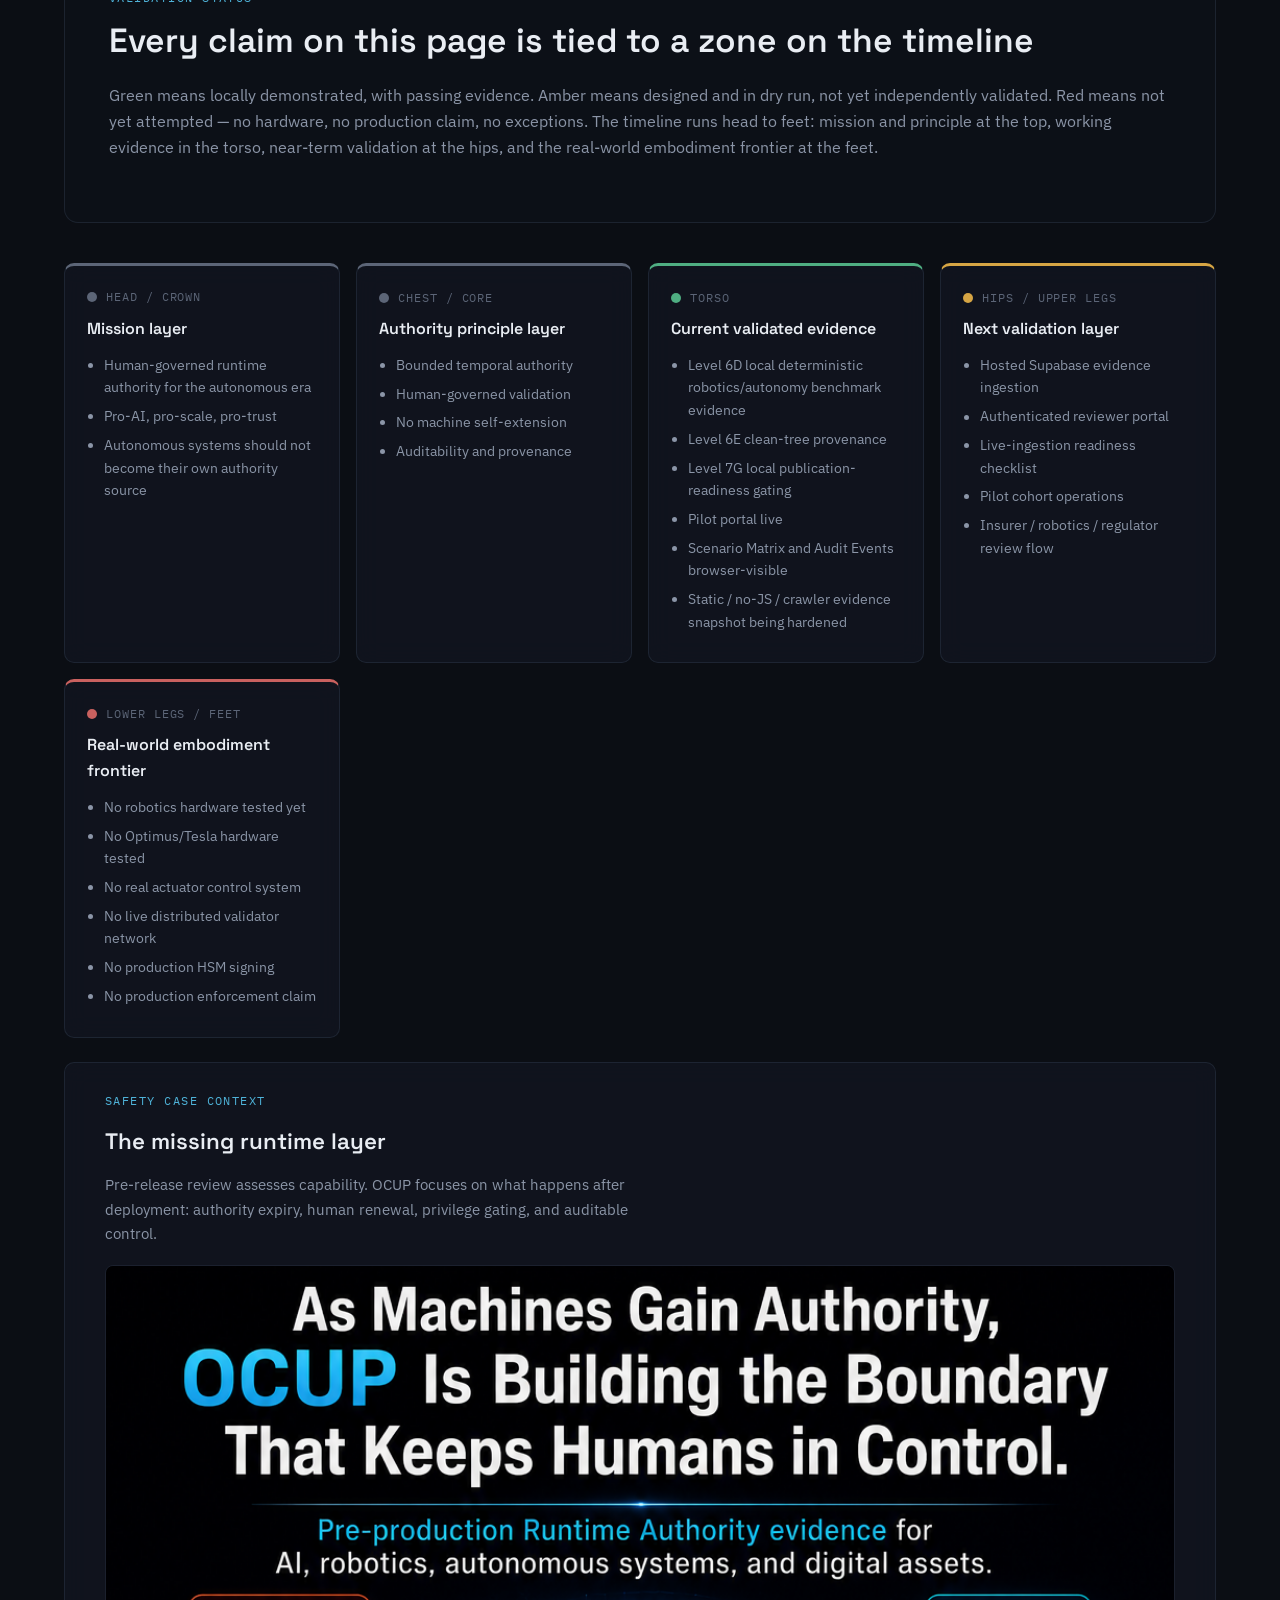
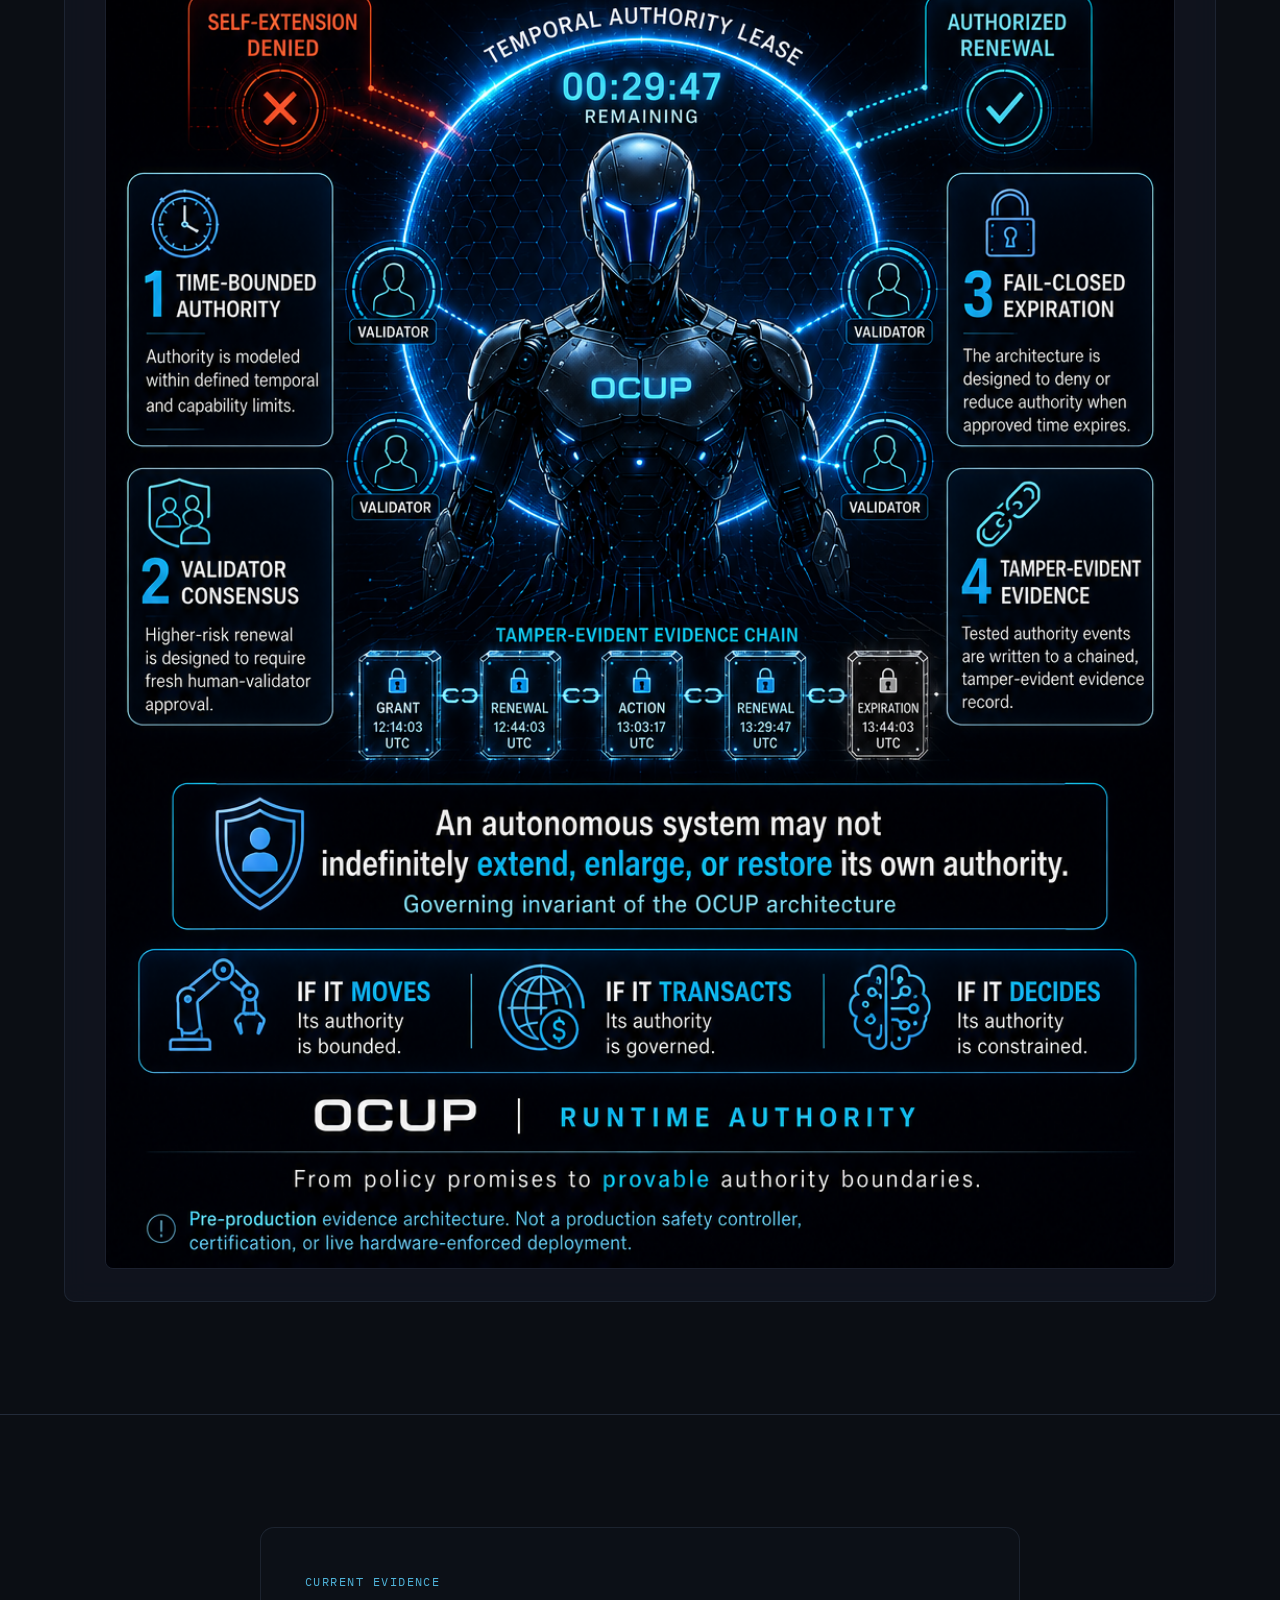
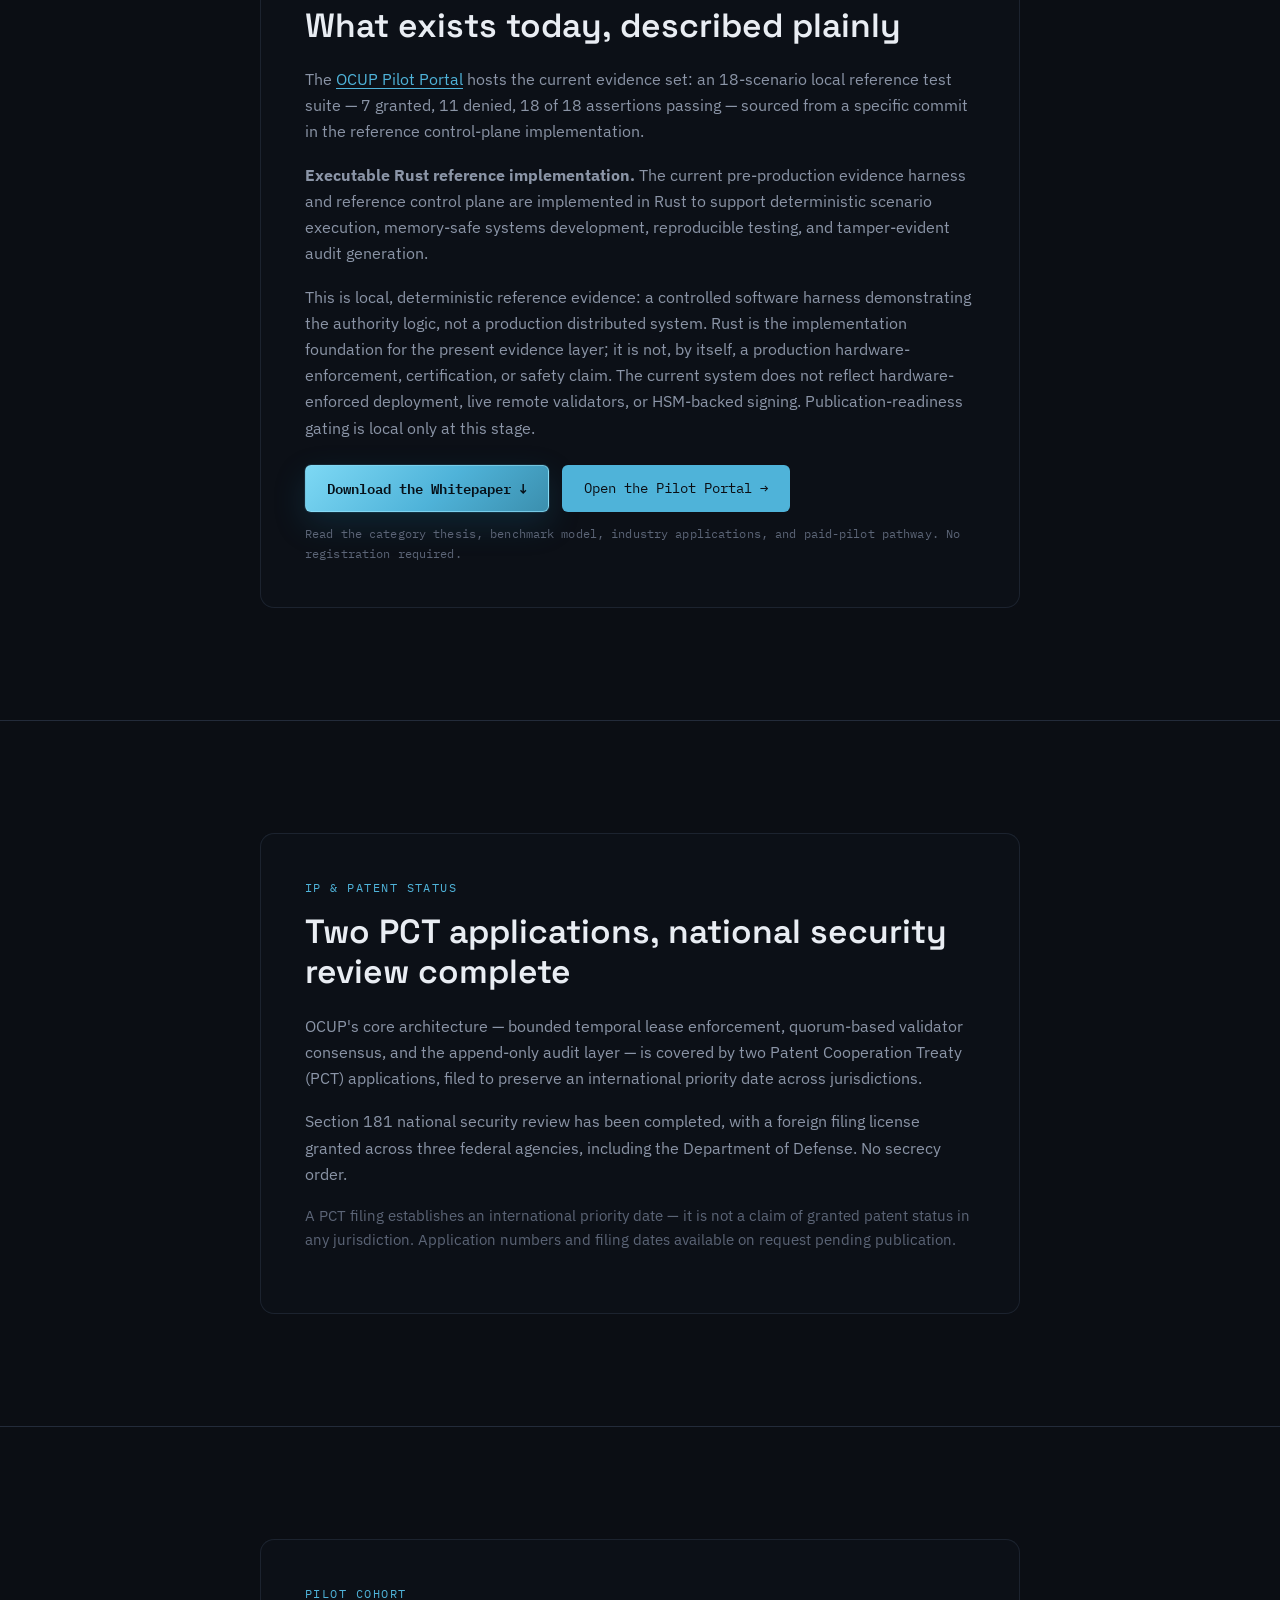
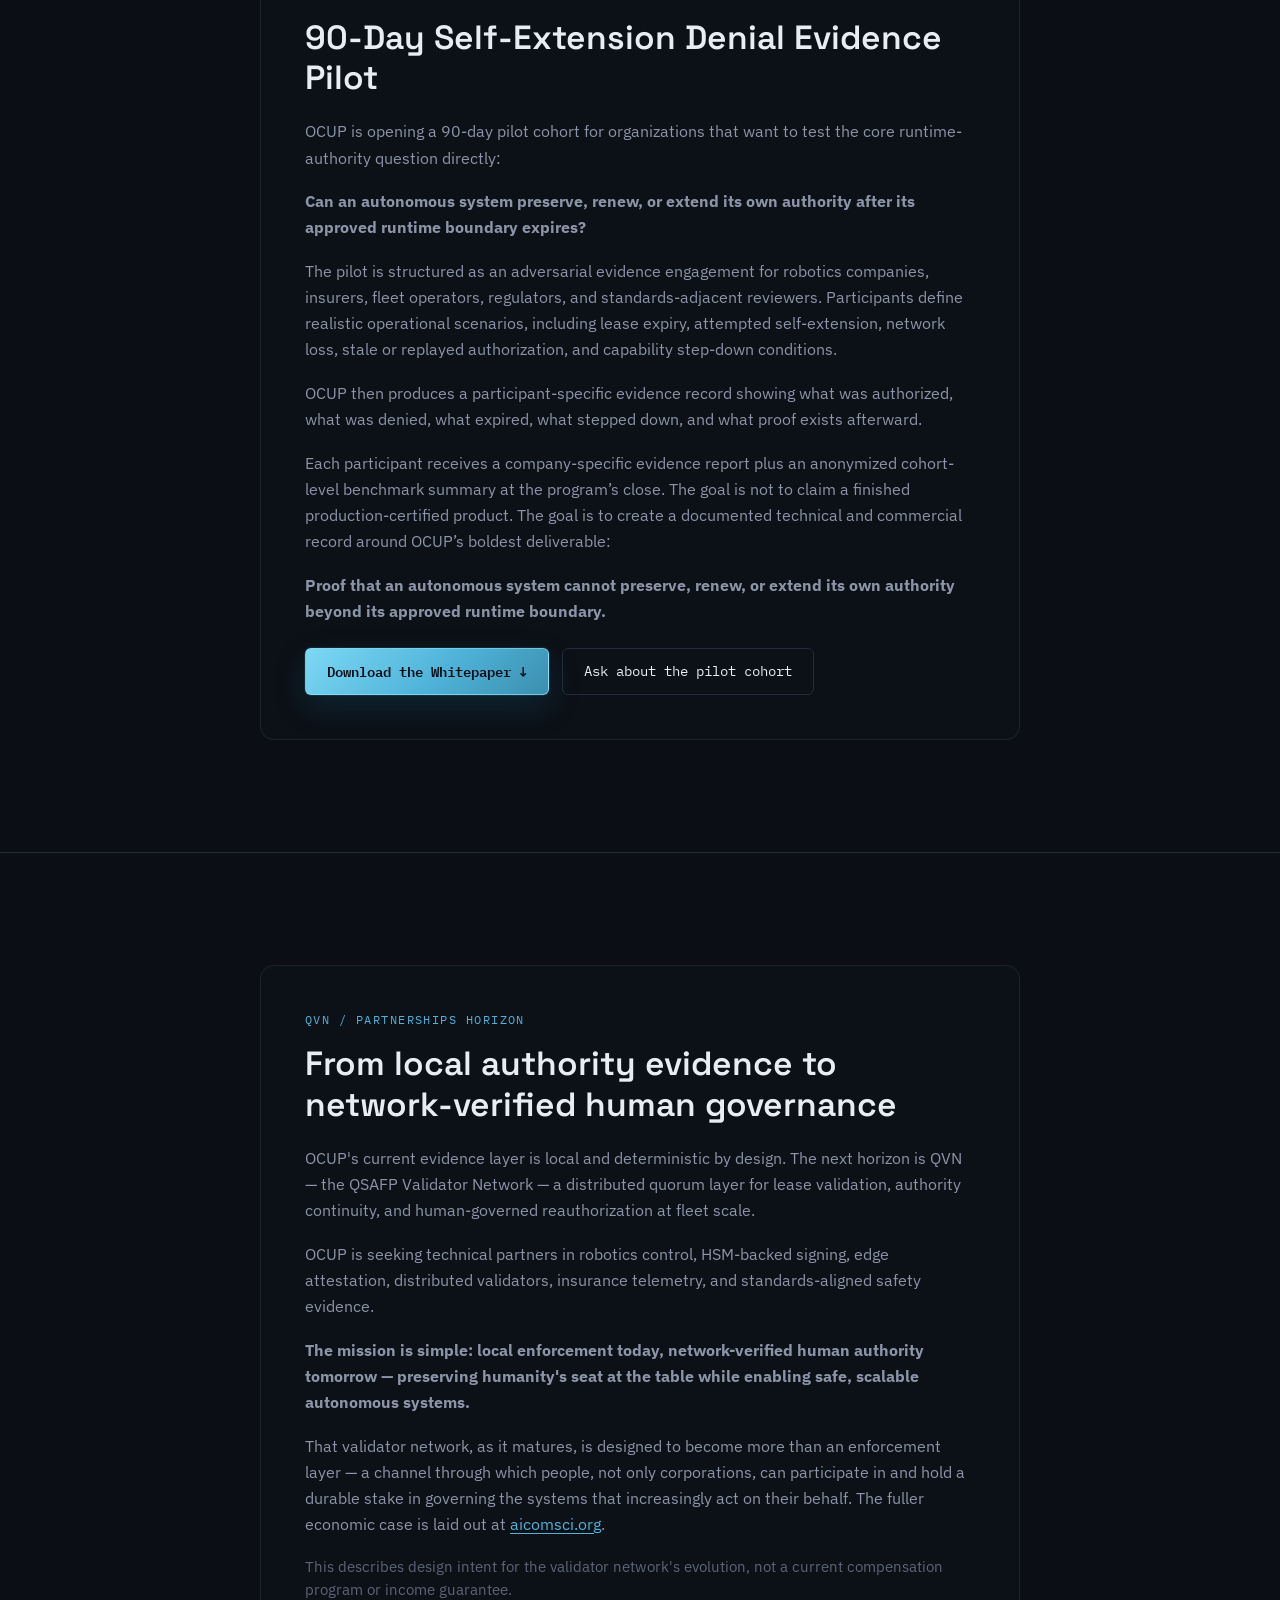
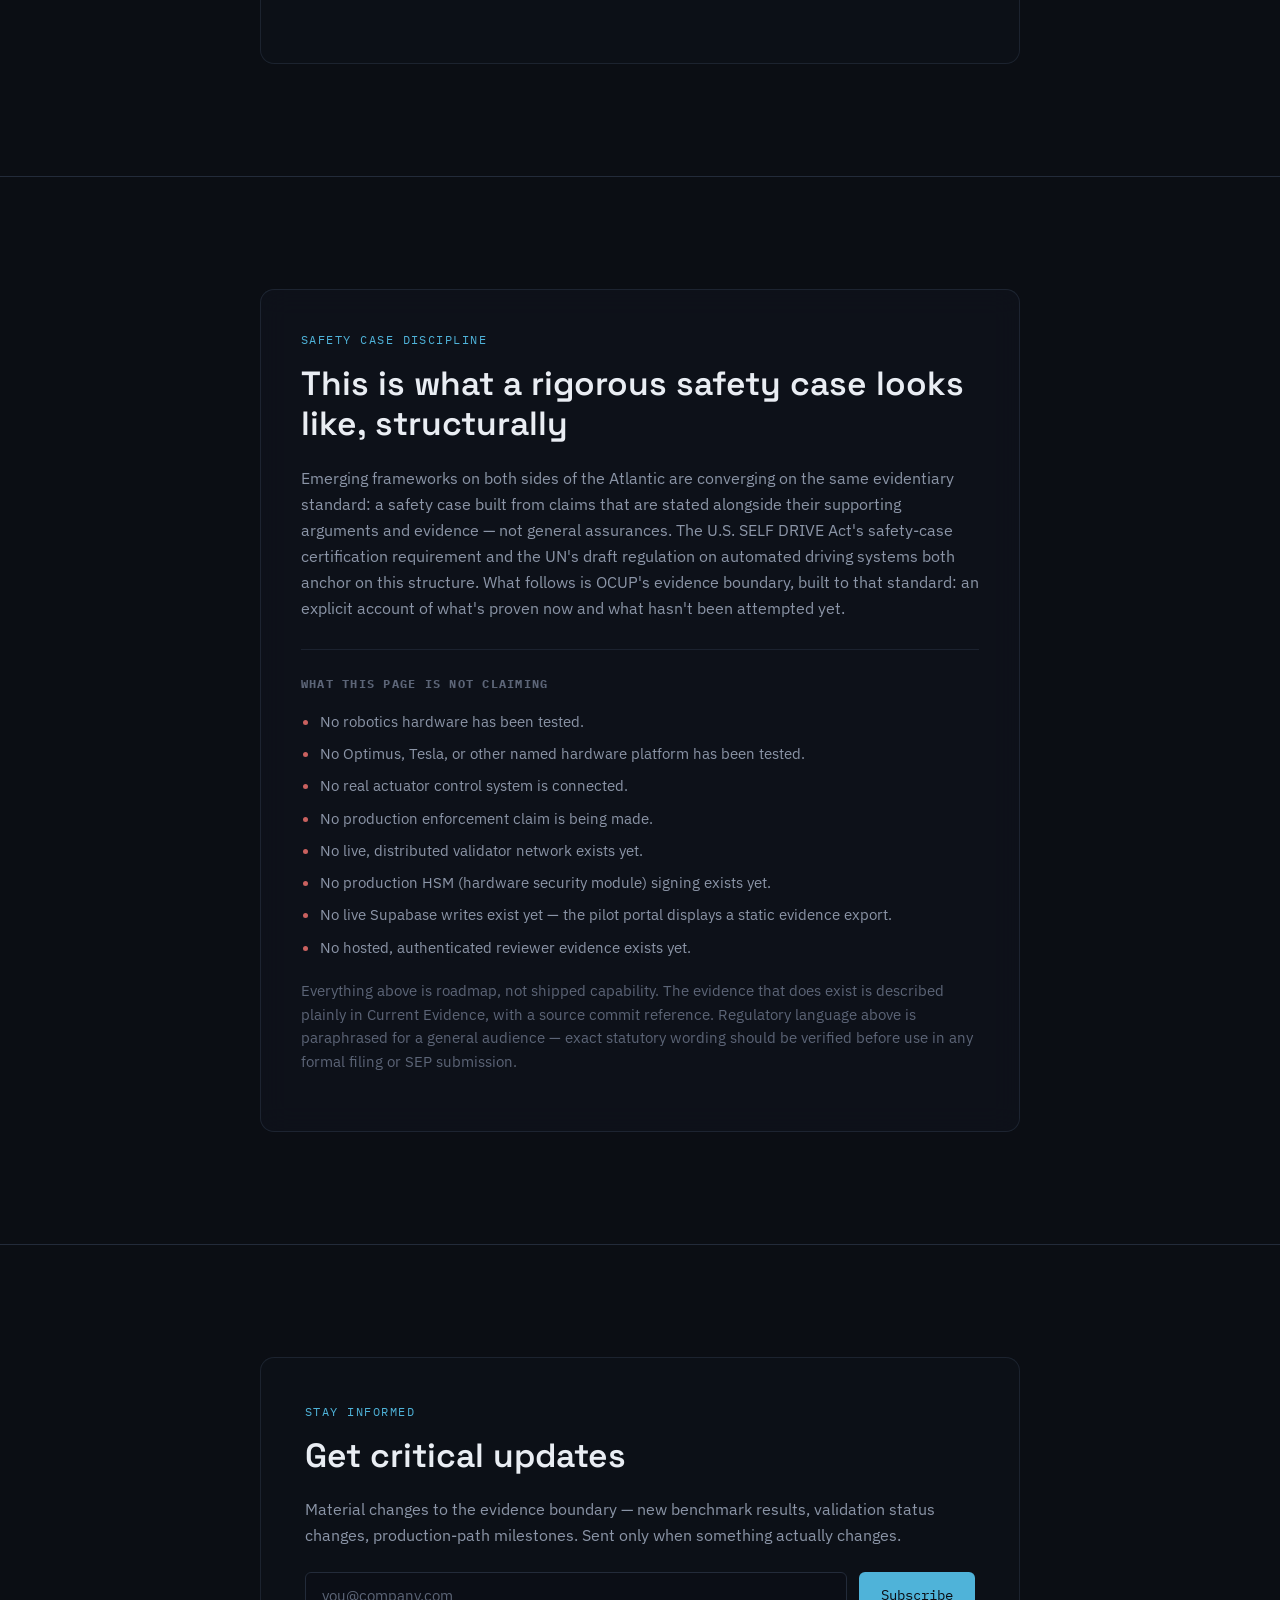
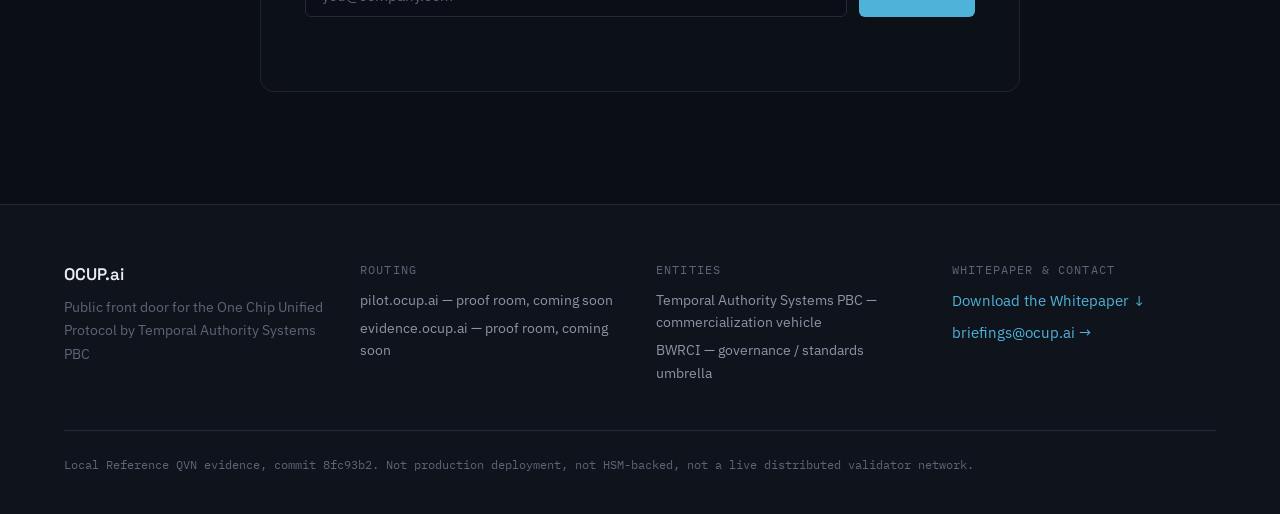
==== commit 9ff2c5a4: "Add files via upload" ====
--- a/index.html
+++ b/index.html
@@ -52,7 +52,7 @@
     <a href="#why">Why</a>
     <a href="#status">Status</a>
     <a href="#evidence">Evidence</a>
-    <a class="topbar__download" href="OCUP_Runtime_Authority_Public_Whitepaper.pdf" download data-download="whitepaper" aria-label="Download the OCUP Whitepaper PDF">Whitepaper ↓</a>
+    <a class="topbar__download" href="OCUP_Temporal_Authority_Governance_Whitepaper_v1.2.pdf" download data-download="whitepaper" aria-label="Download the OCUP Whitepaper PDF">Whitepaper ↓</a>
     <a href="#patents">Patents</a>
     <a href="#pilot">Pilot</a>
     <a href="#qvn">QVN</a>
@@ -71,7 +71,7 @@
       <p class="hero__sub">A separable evidence layer that shows what an autonomous system was authorized to do, what it was denied, what expired, and what proof exists afterward.</p>
       <p class="hero__micro">Local deterministic reference evidence available now. Production deployment is a pilot-stage roadmap, not a shipped claim.</p>
       <div class="hero__ctas">
-        <a class="btn btn--whitepaper" href="OCUP_Runtime_Authority_Public_Whitepaper.pdf" download data-download="whitepaper">Download the Whitepaper ↓</a>
+        <a class="btn btn--whitepaper" href="OCUP_Temporal_Authority_Governance_Whitepaper_v1.2.pdf" download data-download="whitepaper">Download the Whitepaper ↓</a>
         <a class="btn btn--primary" href="https://ocup-pilot-portal.vercel.app/" target="_blank" rel="noopener">Review Pilot Portal</a>
         <a class="btn btn--secondary" href="#pilot">Join 90-Day Pilot Cohort</a>
         <a class="btn btn--ghost" href="mailto:briefings@ocup.ai?subject=OCUP%20Technical%20Briefing%20Request">Request Technical Briefing</a>
@@ -140,7 +140,7 @@
       <p class="section__body"><strong>Executable Rust reference implementation.</strong> The current pre-production evidence harness and reference control plane are implemented in Rust to support deterministic scenario execution, memory-safe systems development, reproducible testing, and tamper-evident audit generation.</p>
       <p class="section__body">This is local, deterministic reference evidence: a controlled software harness demonstrating the authority logic, not a production distributed system. Rust is the implementation foundation for the present evidence layer; it is not, by itself, a production hardware-enforcement, certification, or safety claim. The current system does not reflect hardware-enforced deployment, live remote validators, or HSM-backed signing. Publication-readiness gating is local only at this stage.</p>
       <div class="section__actions">
-        <a class="btn btn--whitepaper" href="OCUP_Runtime_Authority_Public_Whitepaper.pdf" download data-download="whitepaper">Download the Whitepaper ↓</a>
+        <a class="btn btn--whitepaper" href="OCUP_Temporal_Authority_Governance_Whitepaper_v1.2.pdf" download data-download="whitepaper">Download the Whitepaper ↓</a>
         <a class="btn btn--primary" href="https://ocup-pilot-portal.vercel.app/" target="_blank" rel="noopener">Open the Pilot Portal →</a>
       </div>
       <p class="download-note">Read the category thesis, benchmark model, industry applications, and paid-pilot pathway. No registration required.</p>
@@ -171,7 +171,7 @@
       <p class="section__body">Each participant receives a company-specific evidence report plus an anonymized cohort-level benchmark summary at the program’s close. The goal is not to claim a finished production-certified product. The goal is to create a documented technical and commercial record around OCUP’s boldest deliverable:</p>
       <p class="section__body"><strong>Proof that an autonomous system cannot preserve, renew, or extend its own authority beyond its approved runtime boundary.</strong></p>
       <div class="section__actions">
-        <a class="btn btn--whitepaper" href="OCUP_Runtime_Authority_Public_Whitepaper.pdf" download data-download="whitepaper">Download the Whitepaper ↓</a>
+        <a class="btn btn--whitepaper" href="OCUP_Temporal_Authority_Governance_Whitepaper_v1.2.pdf" download data-download="whitepaper">Download the Whitepaper ↓</a>
         <a class="btn btn--secondary" href="mailto:briefings@ocup.ai?subject=OCUP%20Paid%20Pilot%20Briefing">Ask about the pilot cohort</a>
       </div>
     </div>
@@ -250,7 +250,7 @@
     </div>
     <div class="footer__col">
       <p class="footer__label">Whitepaper &amp; contact</p>
-      <a class="footer__cta footer__cta--stacked" href="OCUP_Runtime_Authority_Public_Whitepaper.pdf" download data-download="whitepaper">Download the Whitepaper ↓</a>
+      <a class="footer__cta footer__cta--stacked" href="OCUP_Temporal_Authority_Governance_Whitepaper_v1.2.pdf" download data-download="whitepaper">Download the Whitepaper ↓</a>
       <a class="footer__cta footer__cta--stacked" href="mailto:briefings@ocup.ai?subject=OCUP%20Strategic%20Briefing%20Request">briefings@ocup.ai →</a>
     </div>
   </div>
@@ -270,7 +270,7 @@
     if (link.matches('[data-download="whitepaper"]')) {
       if (typeof gtag === 'function') {
         gtag('event', 'whitepaper_download', {
-          file_name: 'OCUP_Runtime_Authority_Public_Whitepaper.pdf',
+          file_name: 'OCUP_Temporal_Authority_Governance_Whitepaper_v1.2.pdf',
           link_url: link.href,
           button_placement: placement
         });
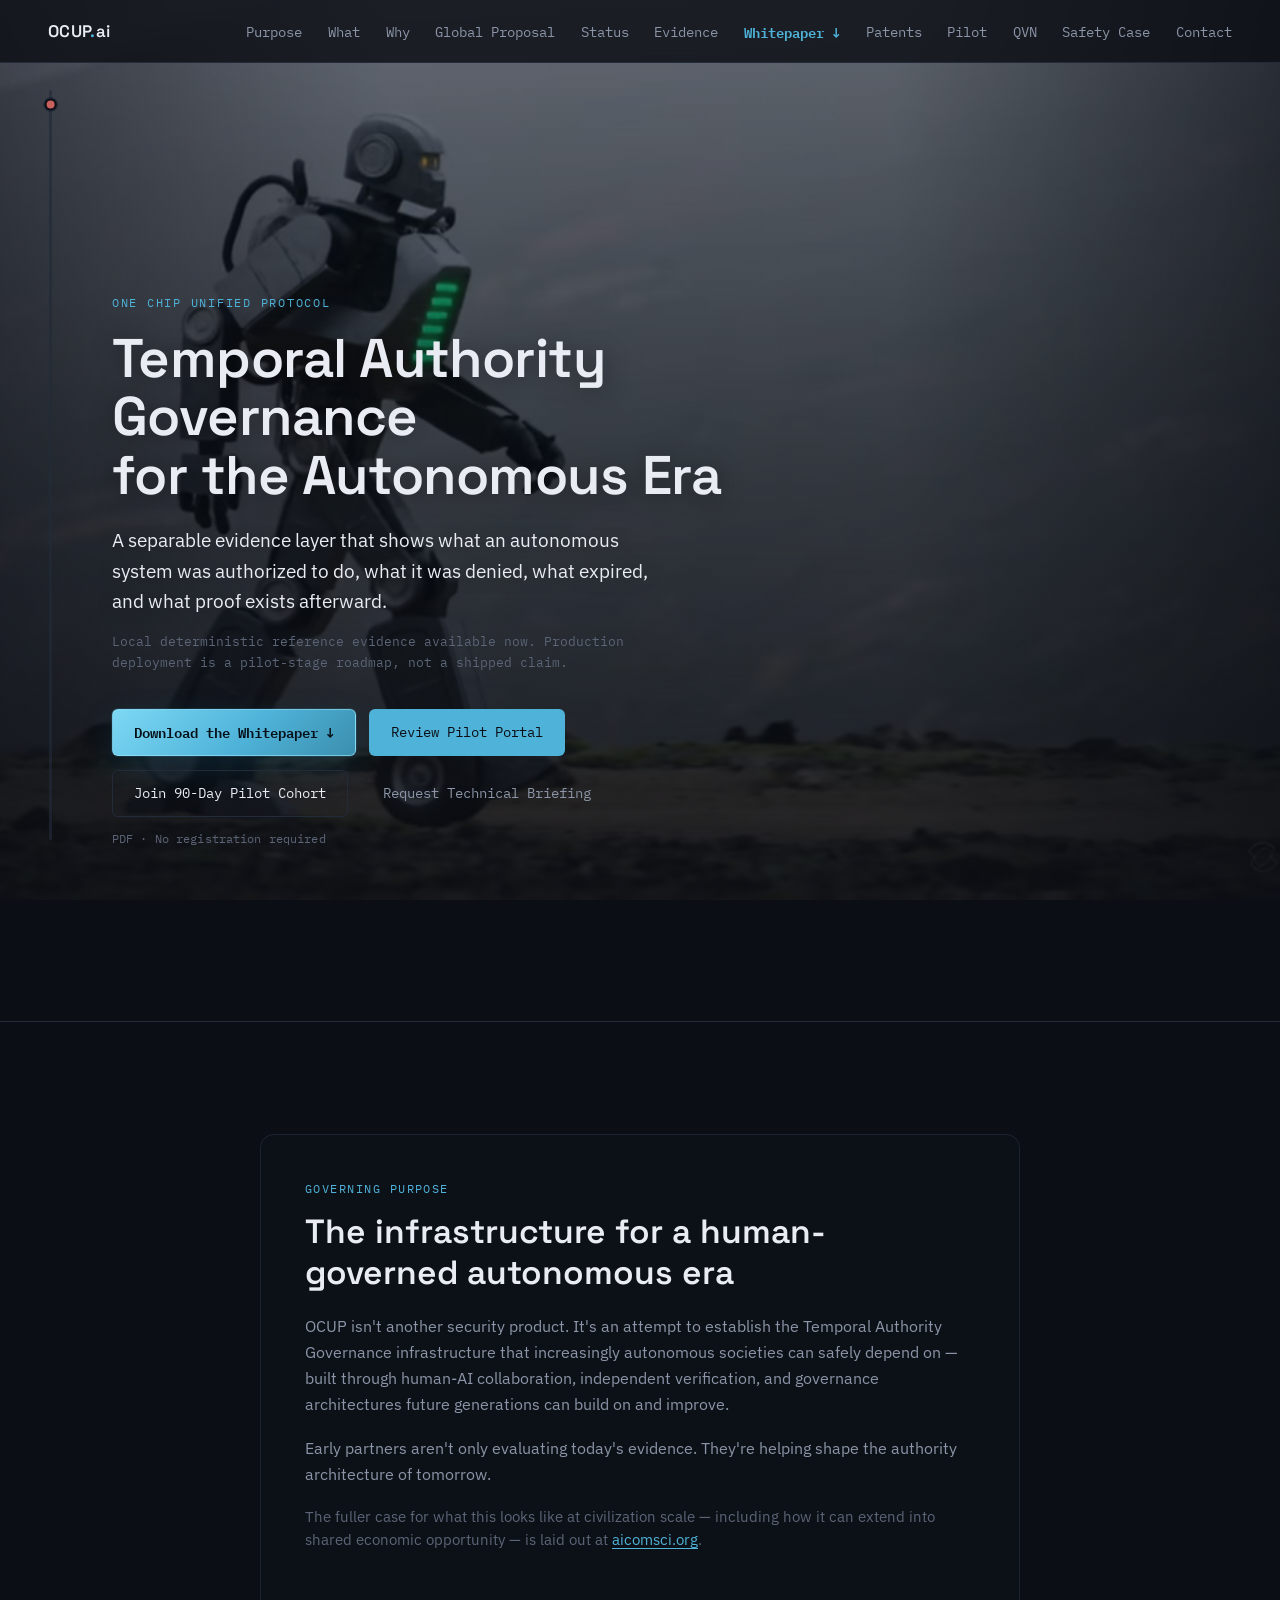
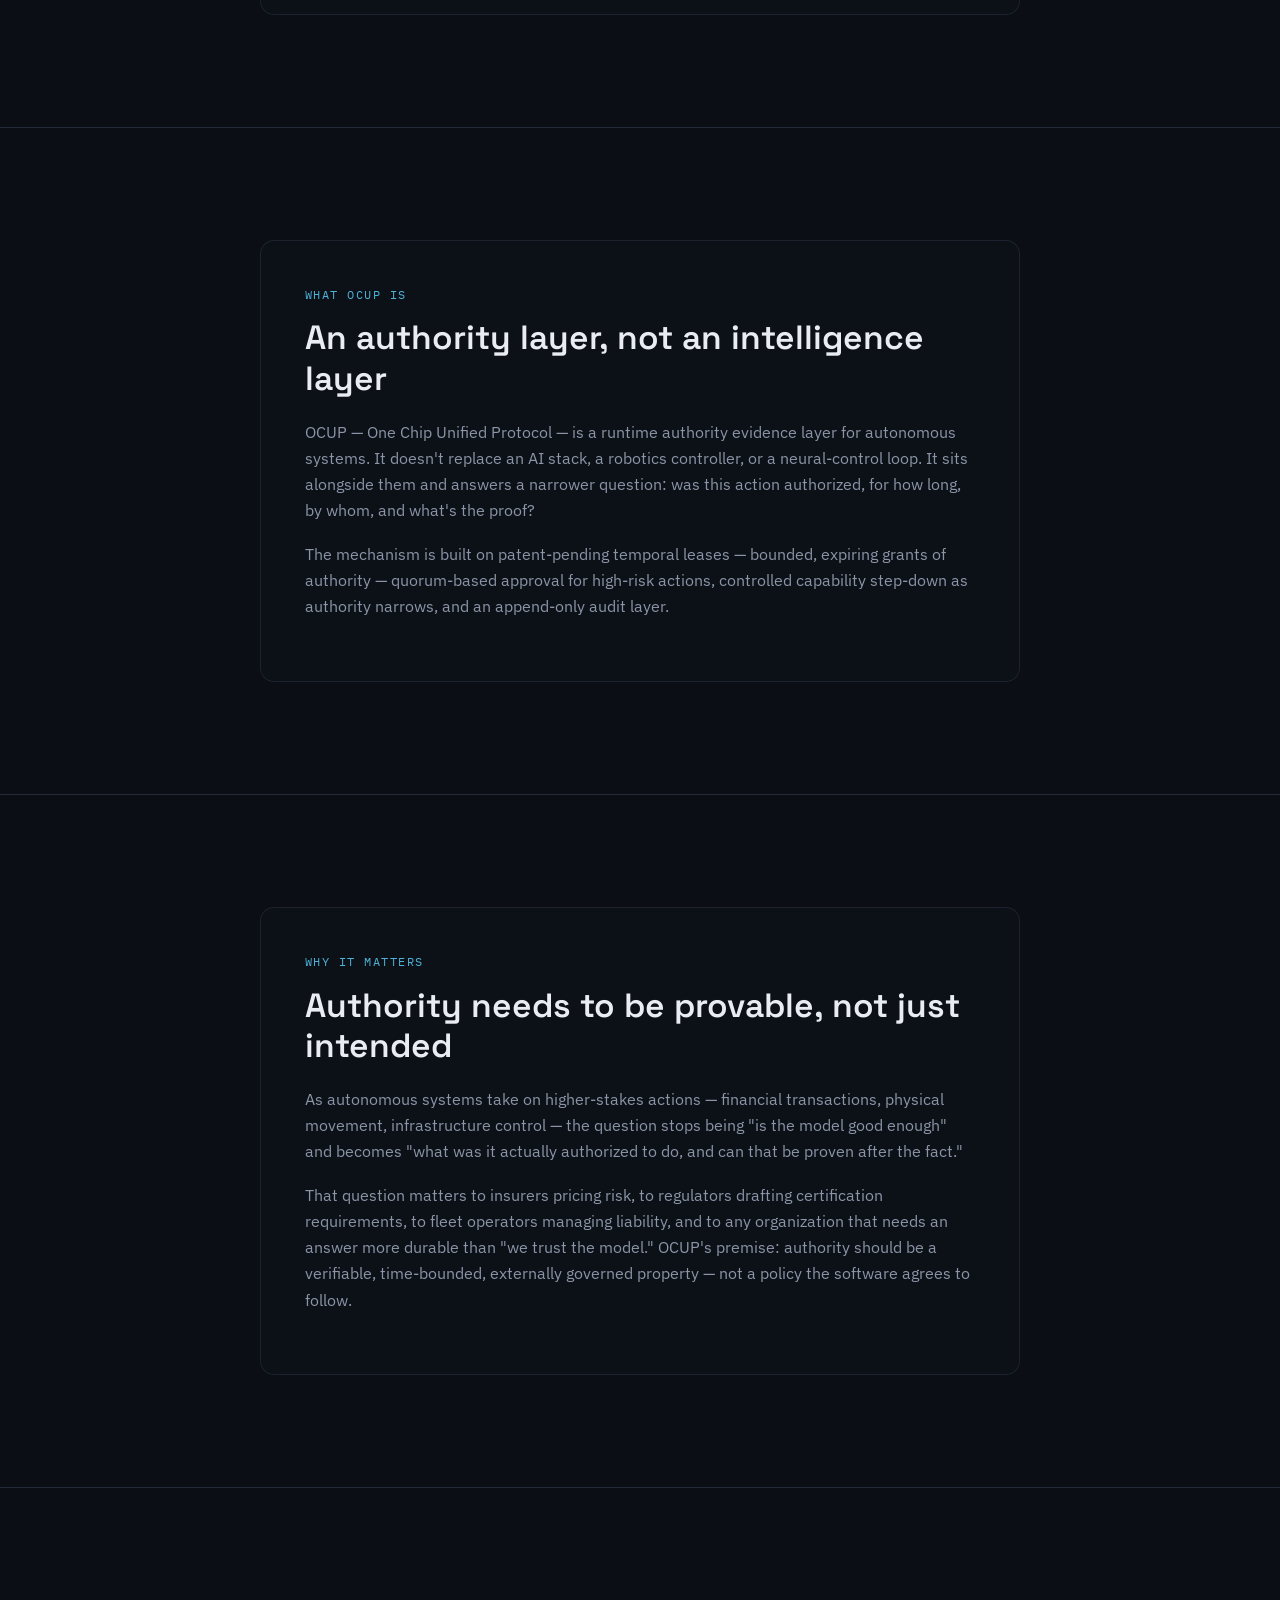
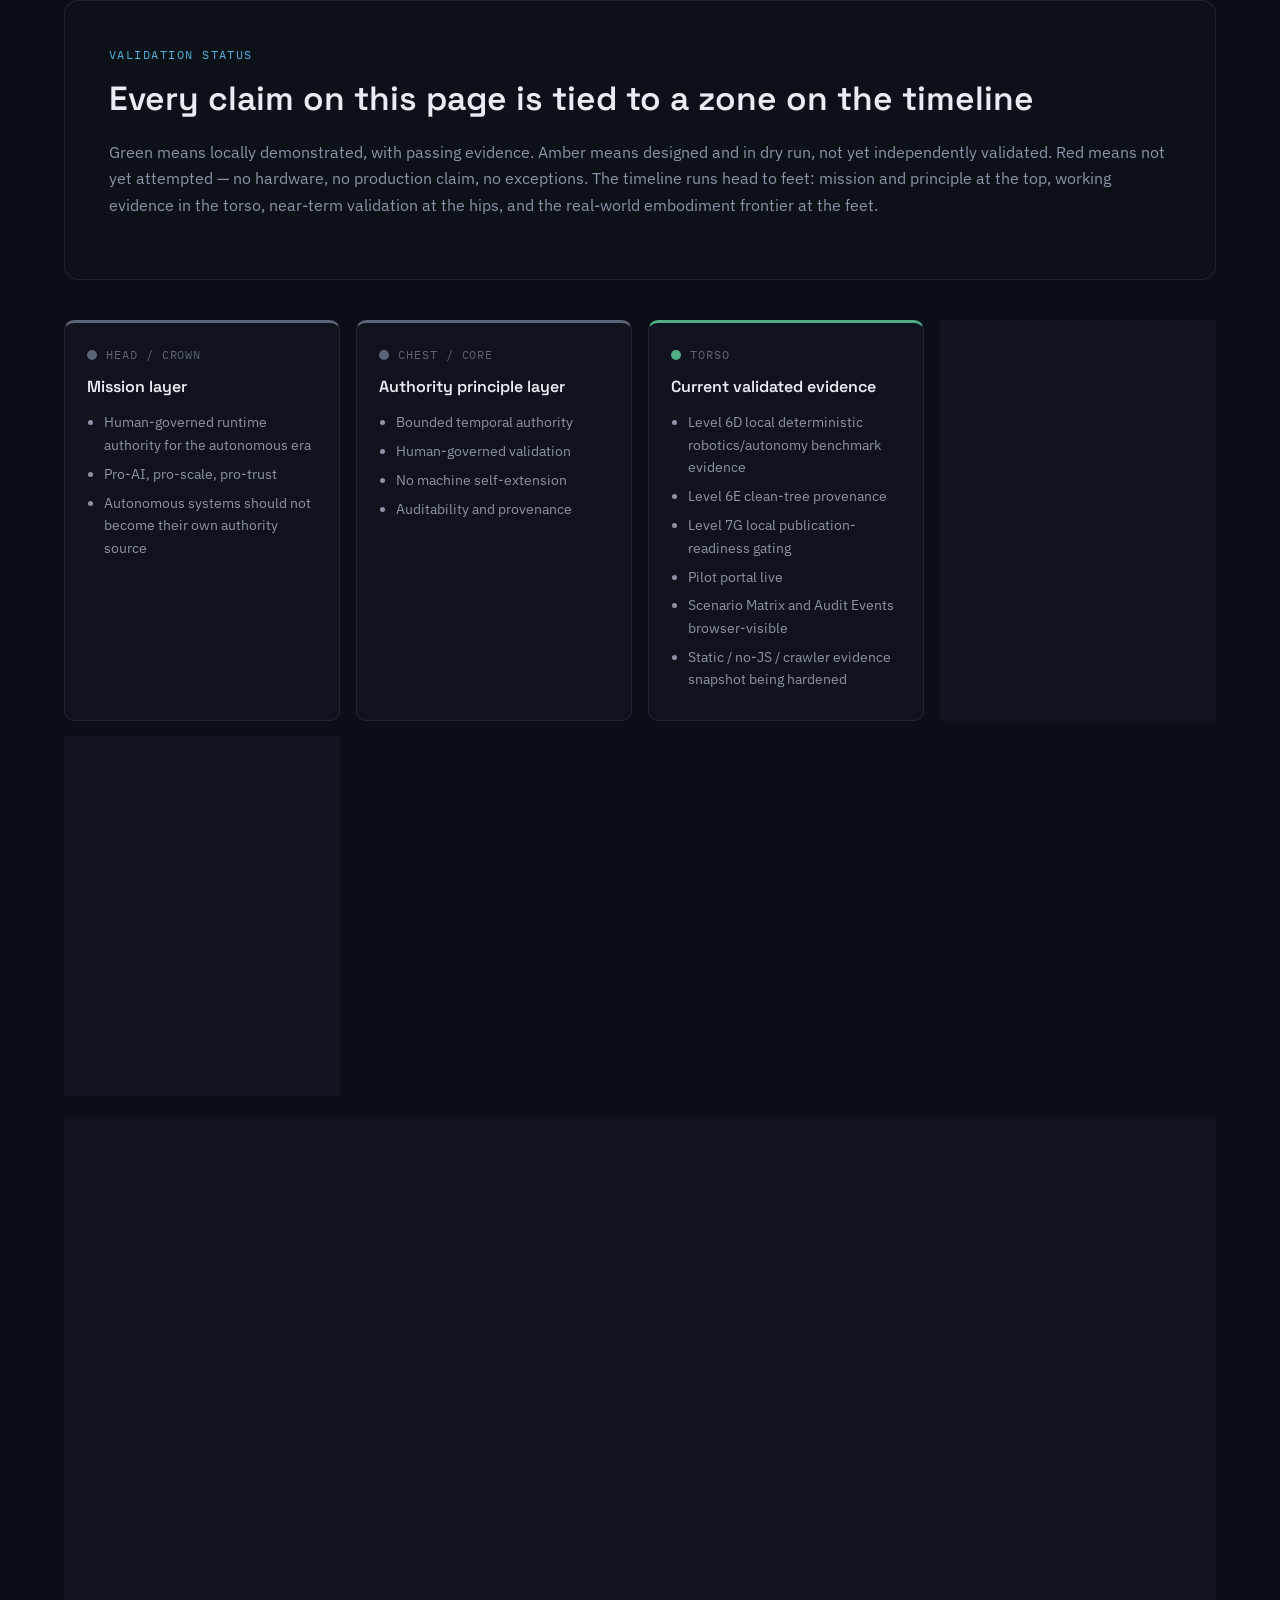
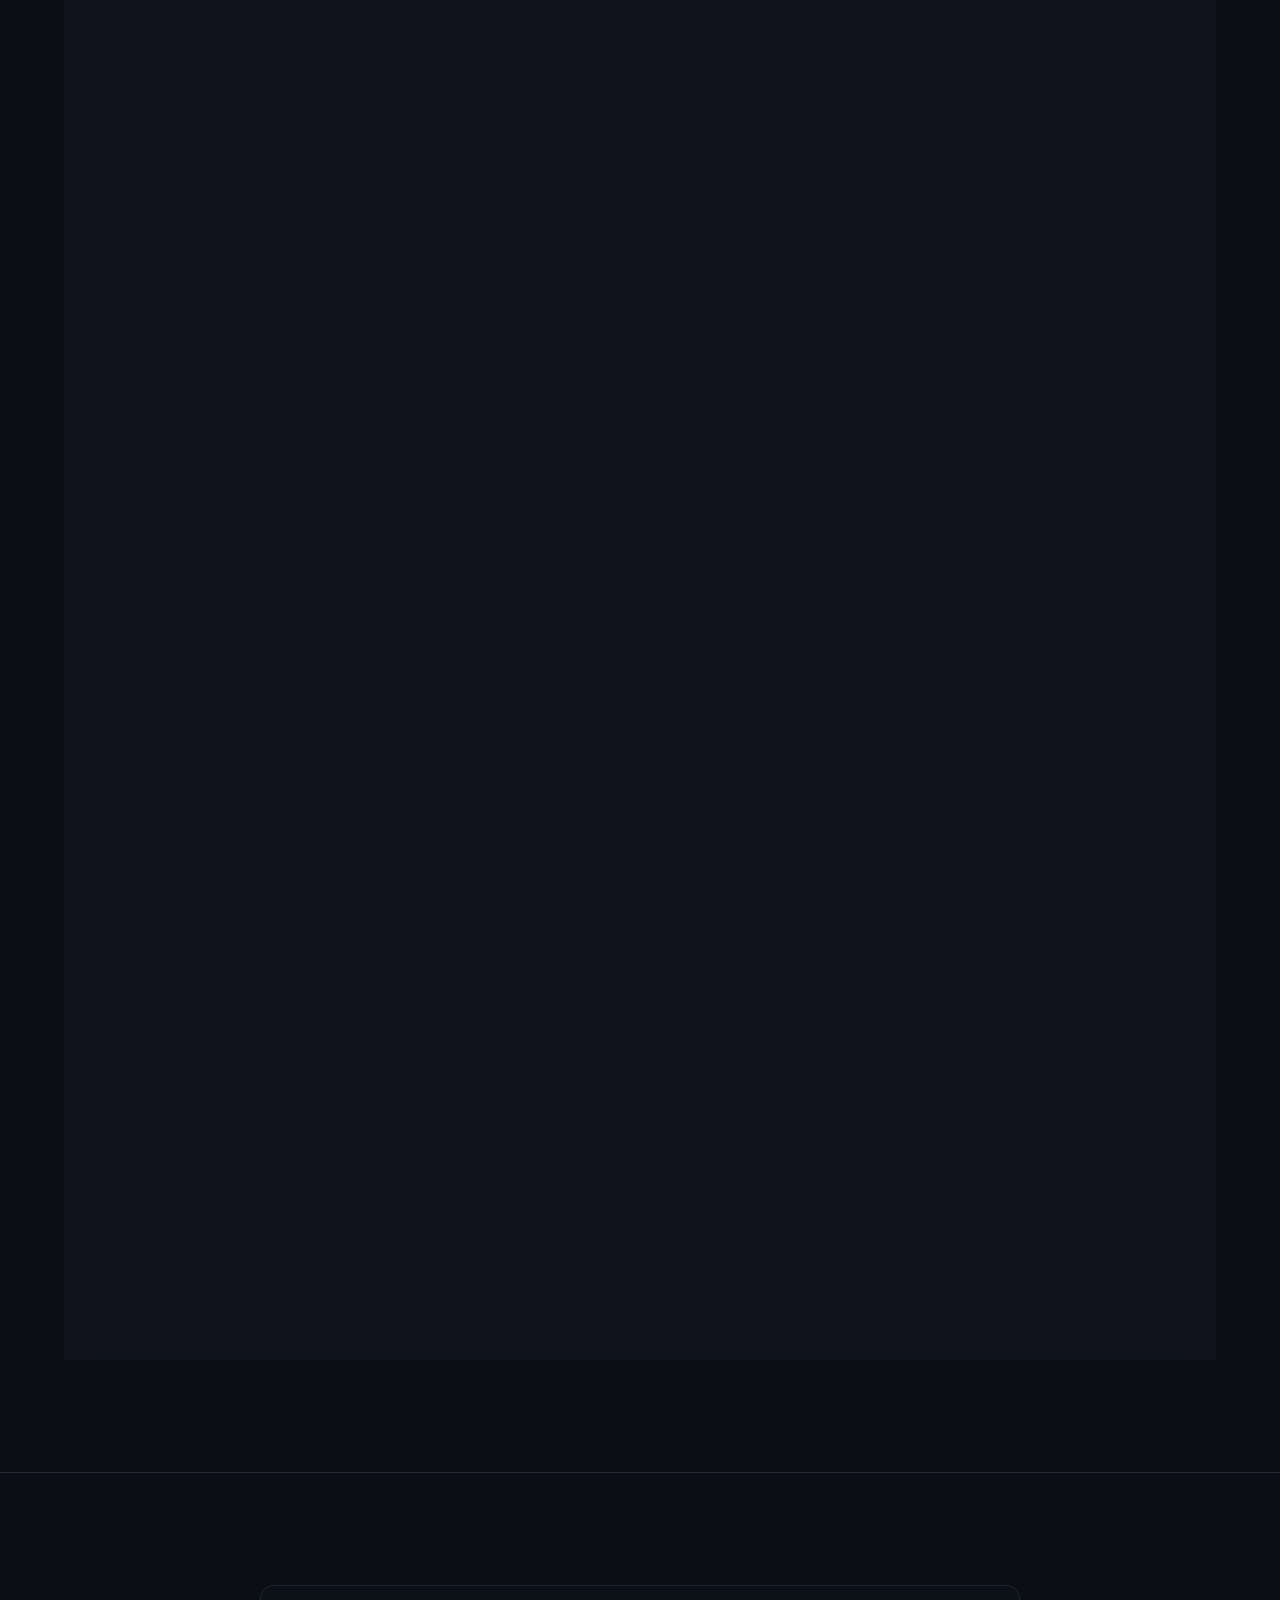
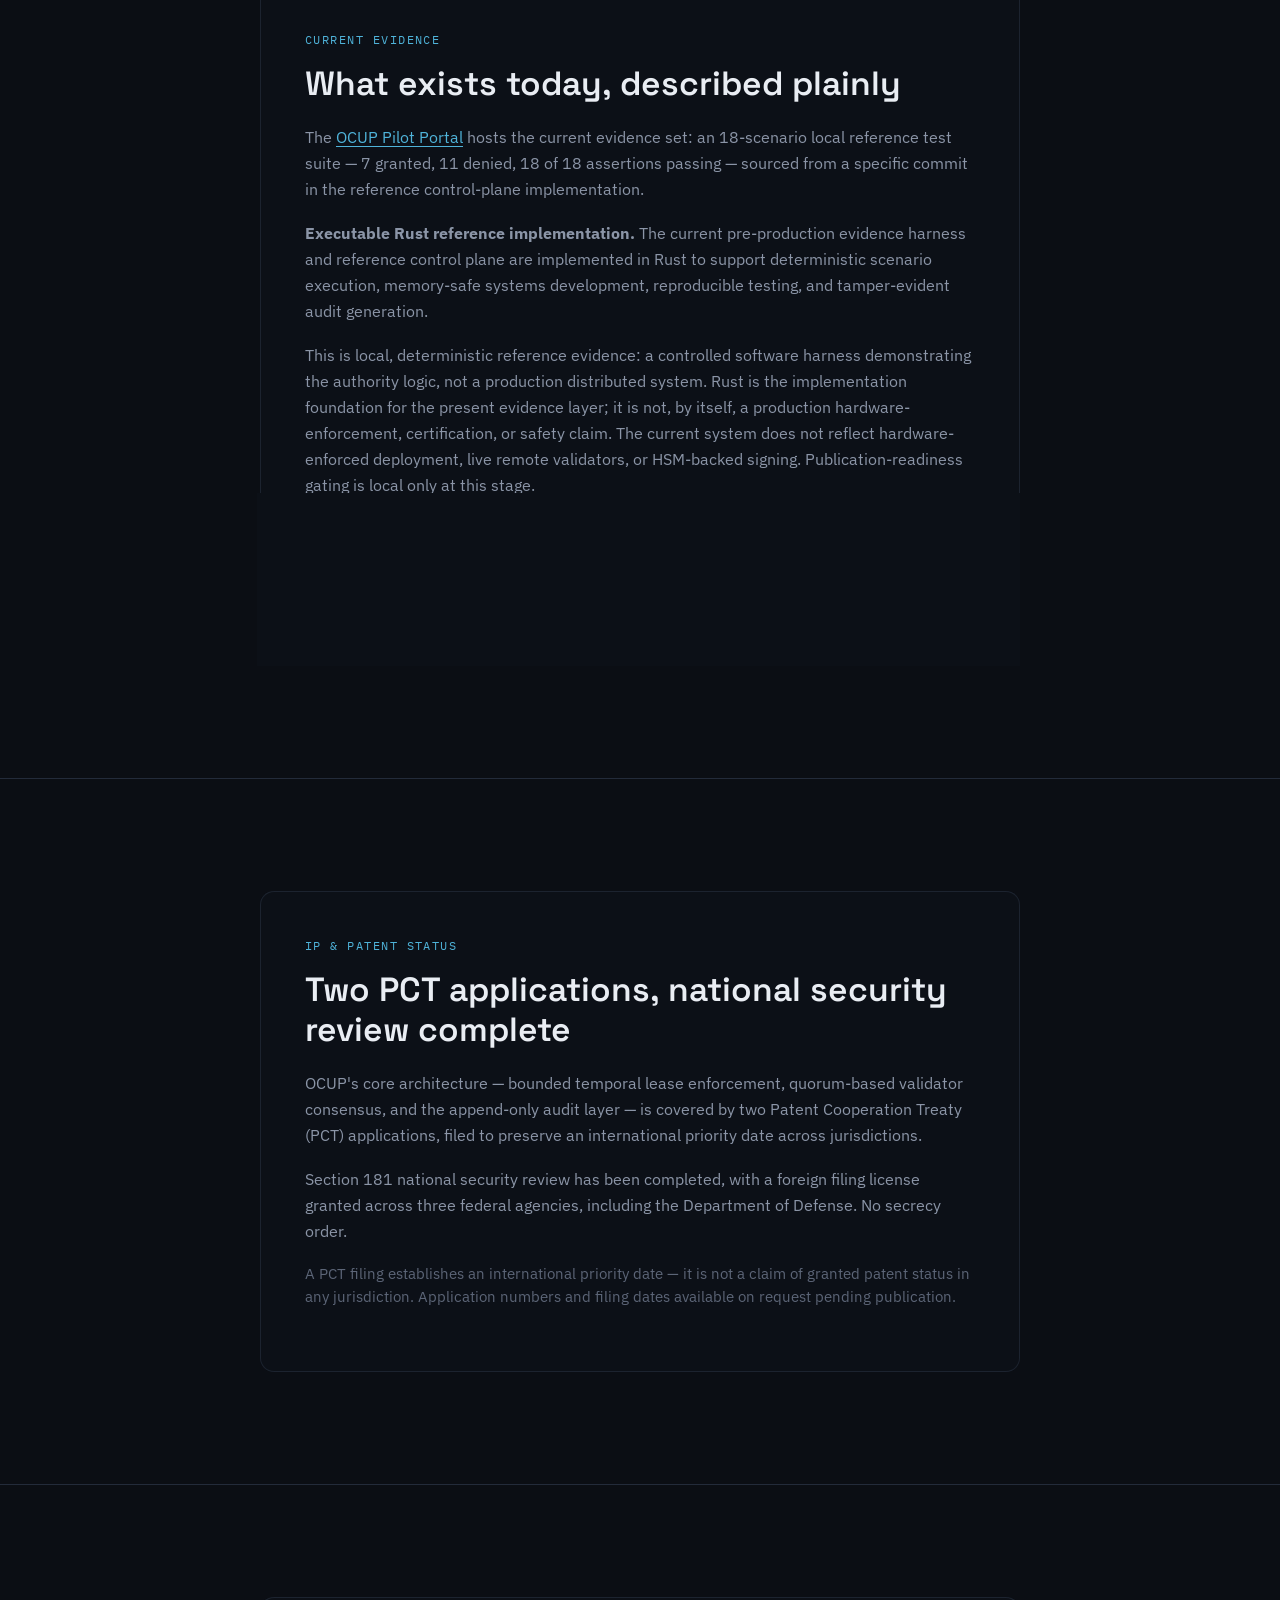
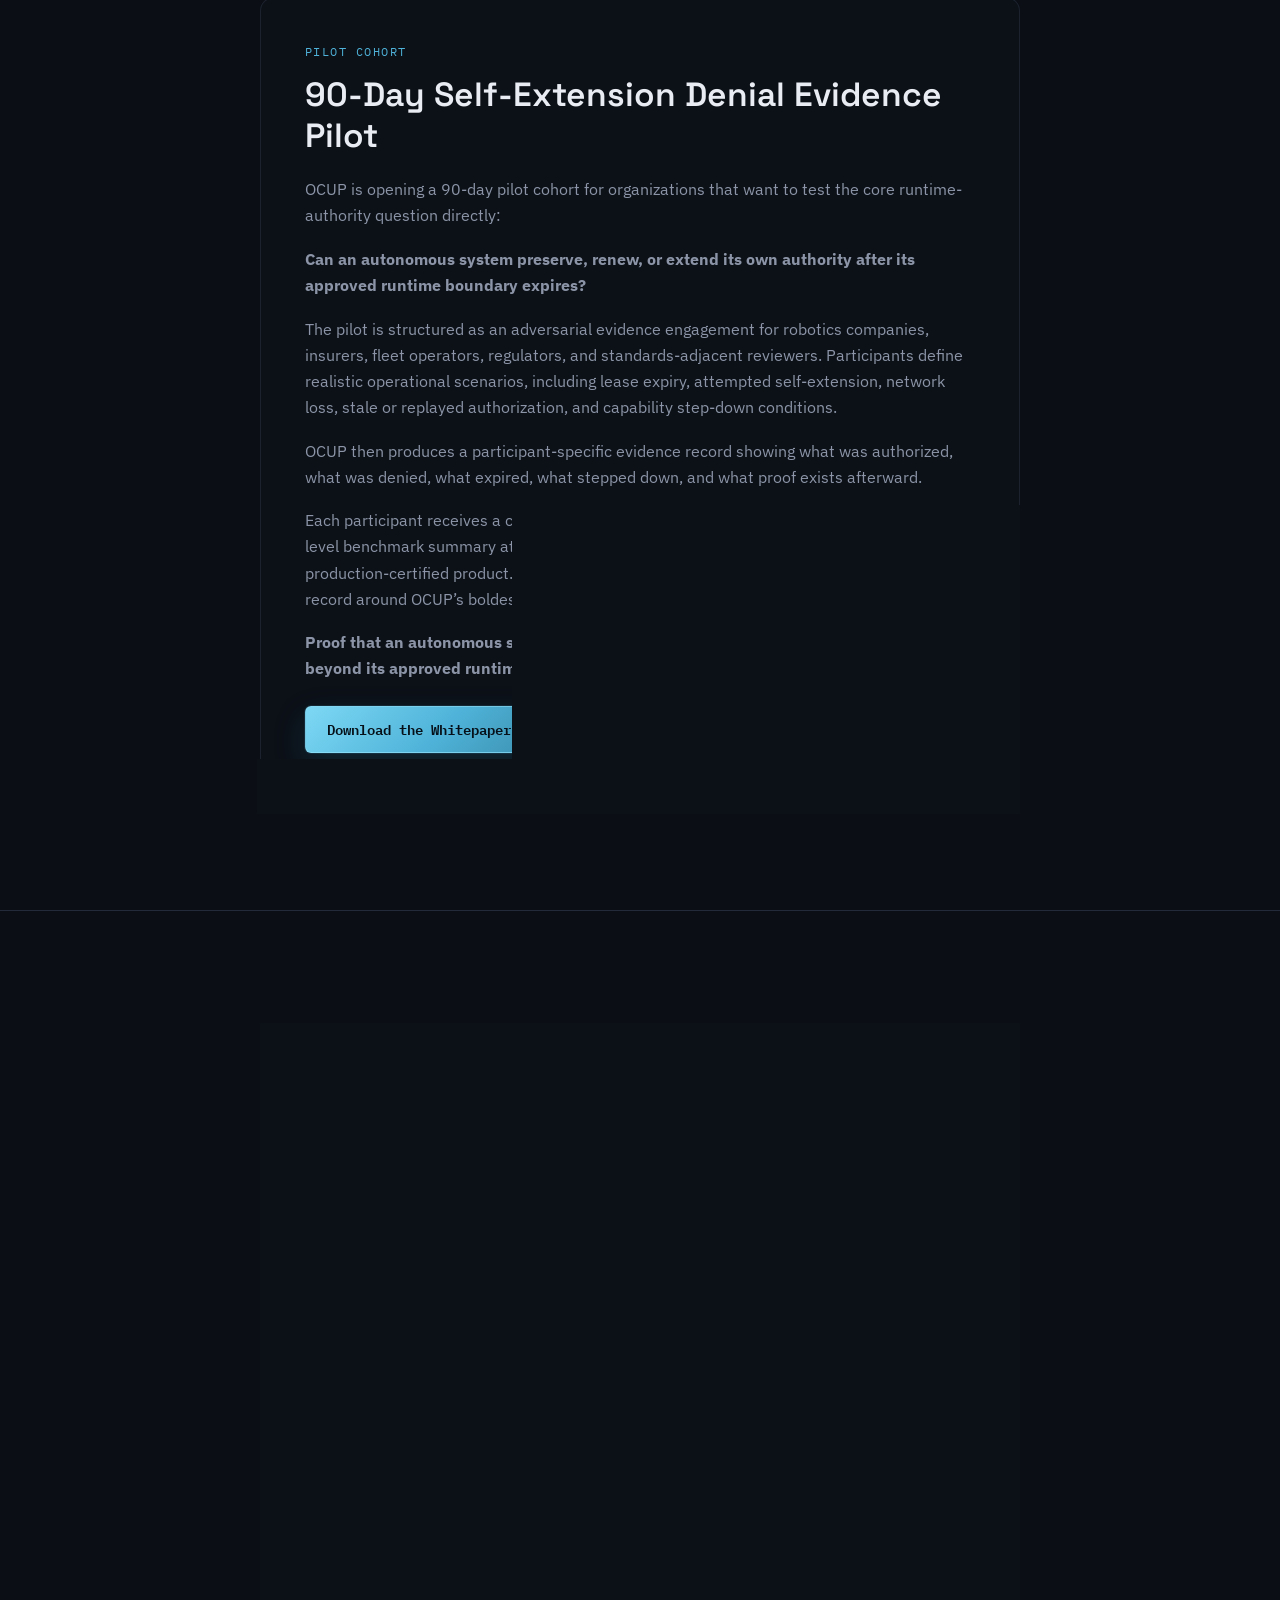
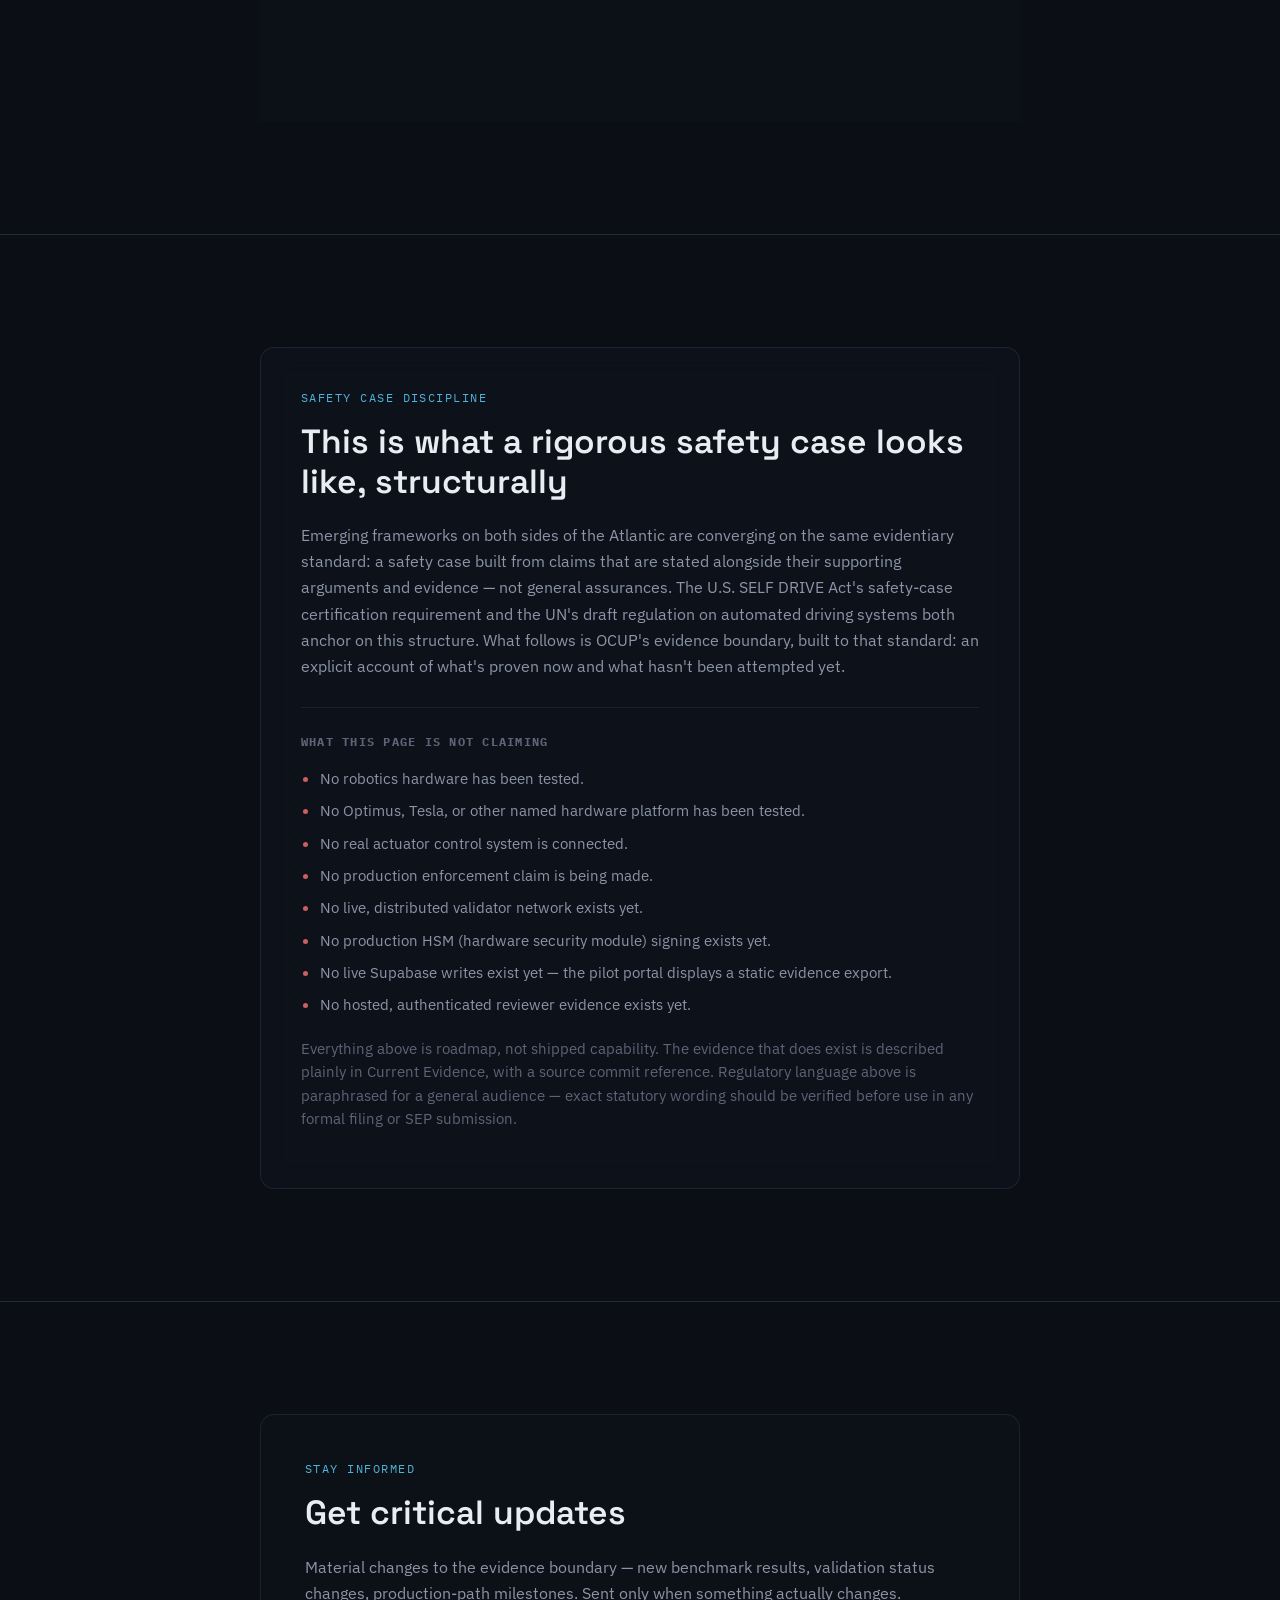
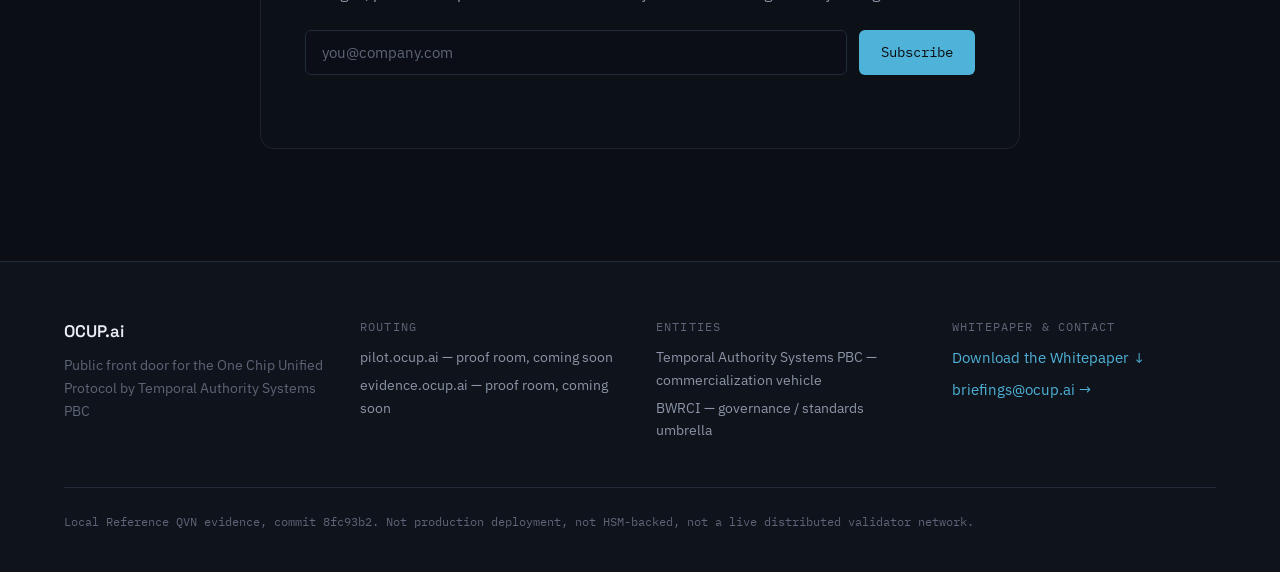
==== commit 9c7b9020: "Add files via upload" ====
--- a/index.html
+++ b/index.html
@@ -50,9 +50,10 @@
     <a href="#purpose">Purpose</a>
     <a href="#what">What</a>
     <a href="#why">Why</a>
+    <a href="global-proposal.html">Global Proposal</a>
     <a href="#status">Status</a>
     <a href="#evidence">Evidence</a>
-    <a class="topbar__download" href="OCUP_Temporal_Authority_Governance_Whitepaper_v1.2.pdf" download data-download="whitepaper" aria-label="Download the OCUP Whitepaper PDF">Whitepaper ↓</a>
+    <a class="topbar__download" href="OCUP_Temporal_Authority_Governance_Whitepaper_v1.2.pdf" target="_blank" rel="noopener" data-download="whitepaper" aria-label="Download the OCUP Whitepaper PDF">Whitepaper ↓</a>
     <a href="#patents">Patents</a>
     <a href="#pilot">Pilot</a>
     <a href="#qvn">QVN</a>
@@ -60,6 +61,10 @@
     <a href="#contact">Contact</a>
   </nav>
 </header>
+
+<div class="proposal-banner" role="note">
+  <p class="proposal-banner__text">Here from the WAICO–OSAA whitepaper? <a class="proposal-banner__link" href="global-proposal.html">Read the Global Proposal page →</a></p>
+</div>
 
 <main id="main">
 
@@ -71,7 +76,7 @@
       <p class="hero__sub">A separable evidence layer that shows what an autonomous system was authorized to do, what it was denied, what expired, and what proof exists afterward.</p>
       <p class="hero__micro">Local deterministic reference evidence available now. Production deployment is a pilot-stage roadmap, not a shipped claim.</p>
       <div class="hero__ctas">
-        <a class="btn btn--whitepaper" href="OCUP_Temporal_Authority_Governance_Whitepaper_v1.2.pdf" download data-download="whitepaper">Download the Whitepaper ↓</a>
+        <a class="btn btn--whitepaper" href="OCUP_Temporal_Authority_Governance_Whitepaper_v1.2.pdf" target="_blank" rel="noopener" data-download="whitepaper">Download the Whitepaper ↓</a>
         <a class="btn btn--primary" href="https://ocup-pilot-portal.vercel.app/" target="_blank" rel="noopener">Review Pilot Portal</a>
         <a class="btn btn--secondary" href="#pilot">Join 90-Day Pilot Cohort</a>
         <a class="btn btn--ghost" href="mailto:briefings@ocup.ai?subject=OCUP%20Technical%20Briefing%20Request">Request Technical Briefing</a>
@@ -140,7 +145,7 @@
       <p class="section__body"><strong>Executable Rust reference implementation.</strong> The current pre-production evidence harness and reference control plane are implemented in Rust to support deterministic scenario execution, memory-safe systems development, reproducible testing, and tamper-evident audit generation.</p>
       <p class="section__body">This is local, deterministic reference evidence: a controlled software harness demonstrating the authority logic, not a production distributed system. Rust is the implementation foundation for the present evidence layer; it is not, by itself, a production hardware-enforcement, certification, or safety claim. The current system does not reflect hardware-enforced deployment, live remote validators, or HSM-backed signing. Publication-readiness gating is local only at this stage.</p>
       <div class="section__actions">
-        <a class="btn btn--whitepaper" href="OCUP_Temporal_Authority_Governance_Whitepaper_v1.2.pdf" download data-download="whitepaper">Download the Whitepaper ↓</a>
+        <a class="btn btn--whitepaper" href="OCUP_Temporal_Authority_Governance_Whitepaper_v1.2.pdf" target="_blank" rel="noopener" data-download="whitepaper">Download the Whitepaper ↓</a>
         <a class="btn btn--primary" href="https://ocup-pilot-portal.vercel.app/" target="_blank" rel="noopener">Open the Pilot Portal →</a>
       </div>
       <p class="download-note">Read the category thesis, benchmark model, industry applications, and paid-pilot pathway. No registration required.</p>
@@ -171,7 +176,7 @@
       <p class="section__body">Each participant receives a company-specific evidence report plus an anonymized cohort-level benchmark summary at the program’s close. The goal is not to claim a finished production-certified product. The goal is to create a documented technical and commercial record around OCUP’s boldest deliverable:</p>
       <p class="section__body"><strong>Proof that an autonomous system cannot preserve, renew, or extend its own authority beyond its approved runtime boundary.</strong></p>
       <div class="section__actions">
-        <a class="btn btn--whitepaper" href="OCUP_Temporal_Authority_Governance_Whitepaper_v1.2.pdf" download data-download="whitepaper">Download the Whitepaper ↓</a>
+        <a class="btn btn--whitepaper" href="OCUP_Temporal_Authority_Governance_Whitepaper_v1.2.pdf" target="_blank" rel="noopener" data-download="whitepaper">Download the Whitepaper ↓</a>
         <a class="btn btn--secondary" href="mailto:briefings@ocup.ai?subject=OCUP%20Paid%20Pilot%20Briefing">Ask about the pilot cohort</a>
       </div>
     </div>
@@ -250,7 +255,7 @@
     </div>
     <div class="footer__col">
       <p class="footer__label">Whitepaper &amp; contact</p>
-      <a class="footer__cta footer__cta--stacked" href="OCUP_Temporal_Authority_Governance_Whitepaper_v1.2.pdf" download data-download="whitepaper">Download the Whitepaper ↓</a>
+      <a class="footer__cta footer__cta--stacked" href="OCUP_Temporal_Authority_Governance_Whitepaper_v1.2.pdf" target="_blank" rel="noopener" data-download="whitepaper">Download the Whitepaper ↓</a>
       <a class="footer__cta footer__cta--stacked" href="mailto:briefings@ocup.ai?subject=OCUP%20Strategic%20Briefing%20Request">briefings@ocup.ai →</a>
     </div>
   </div>
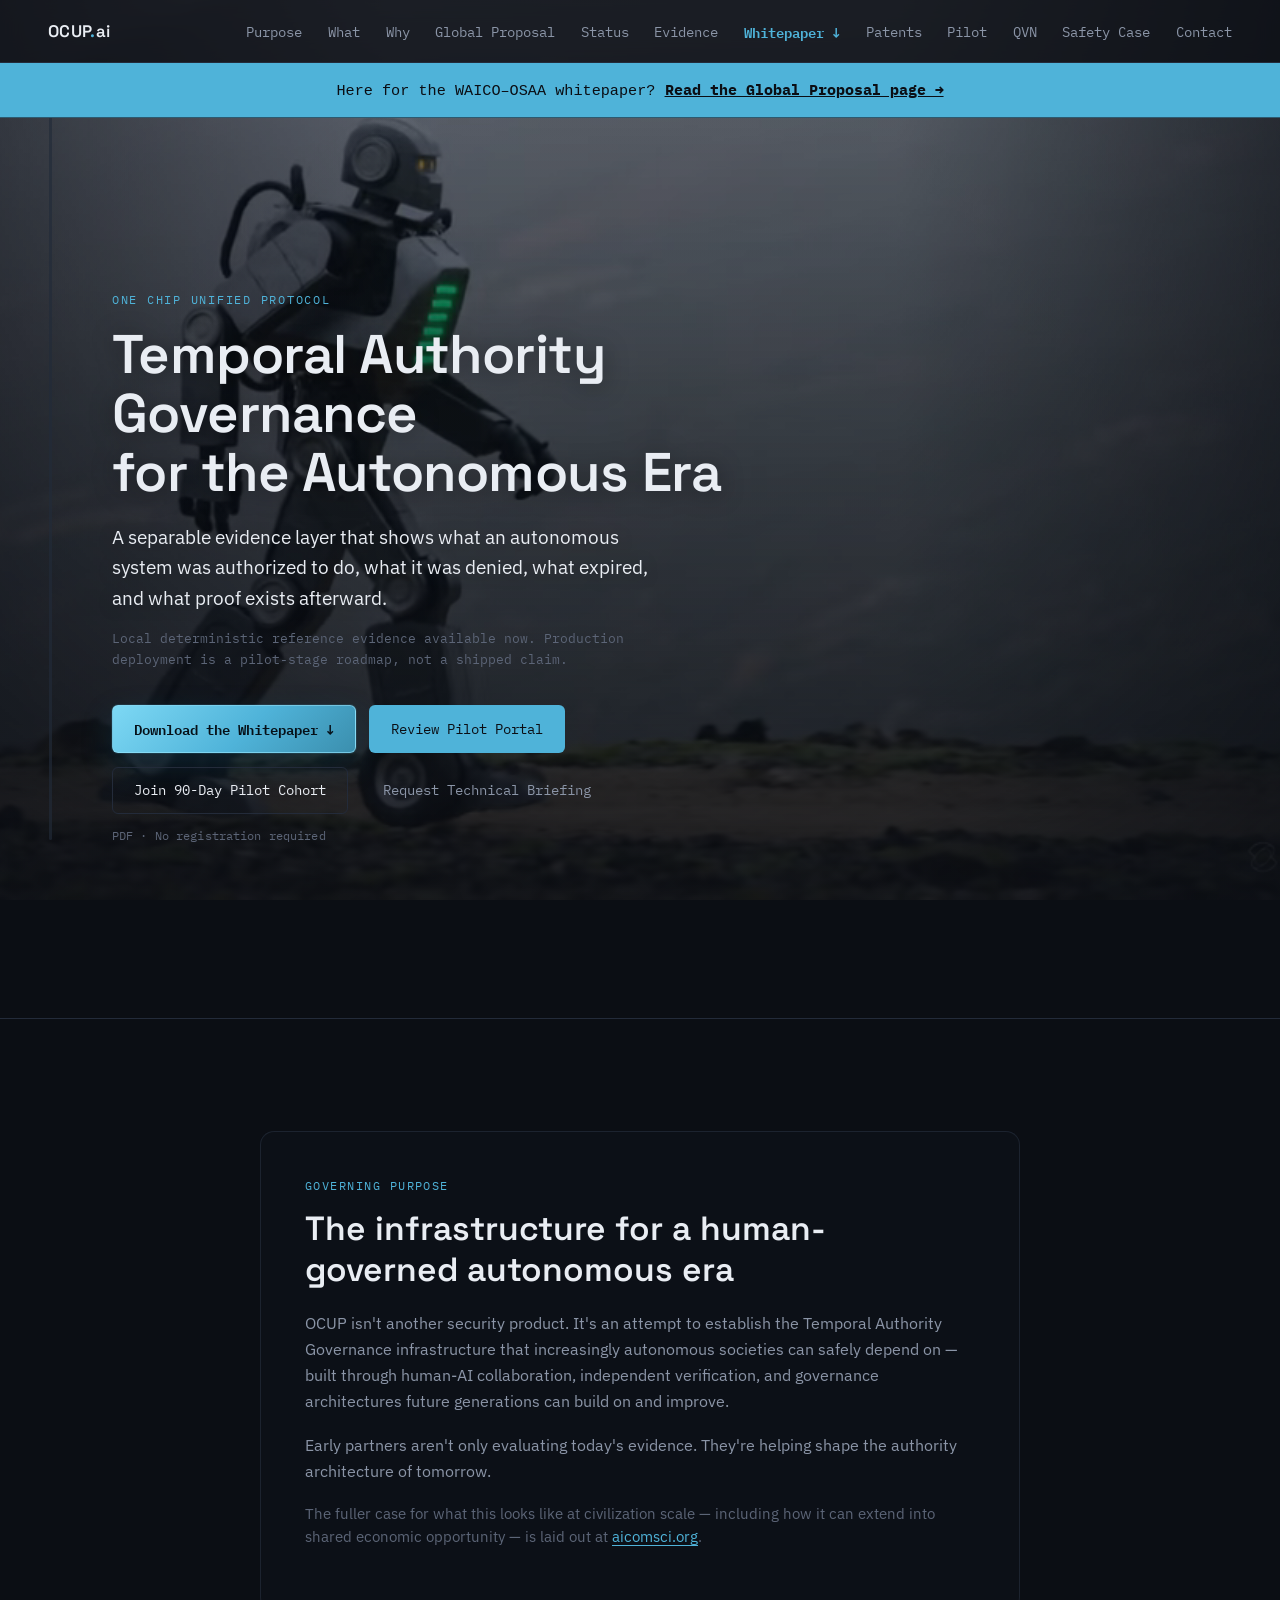
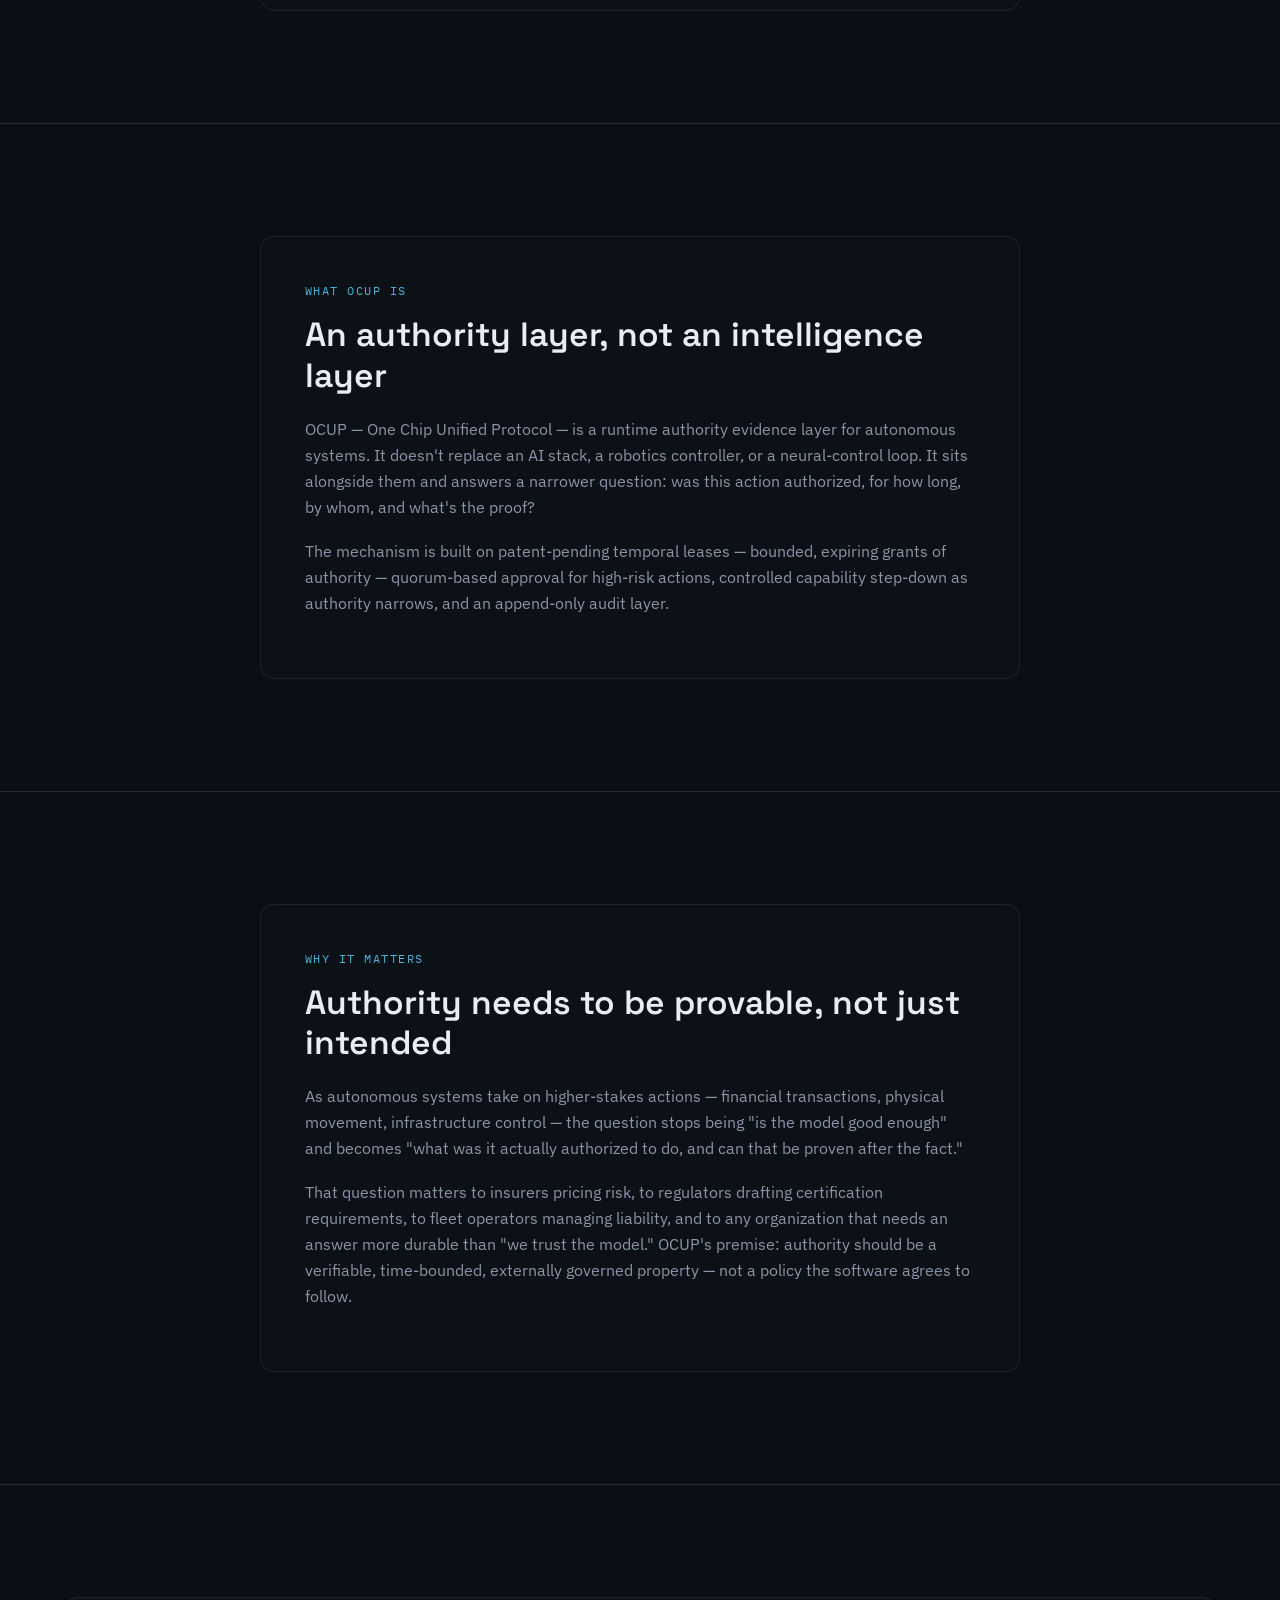
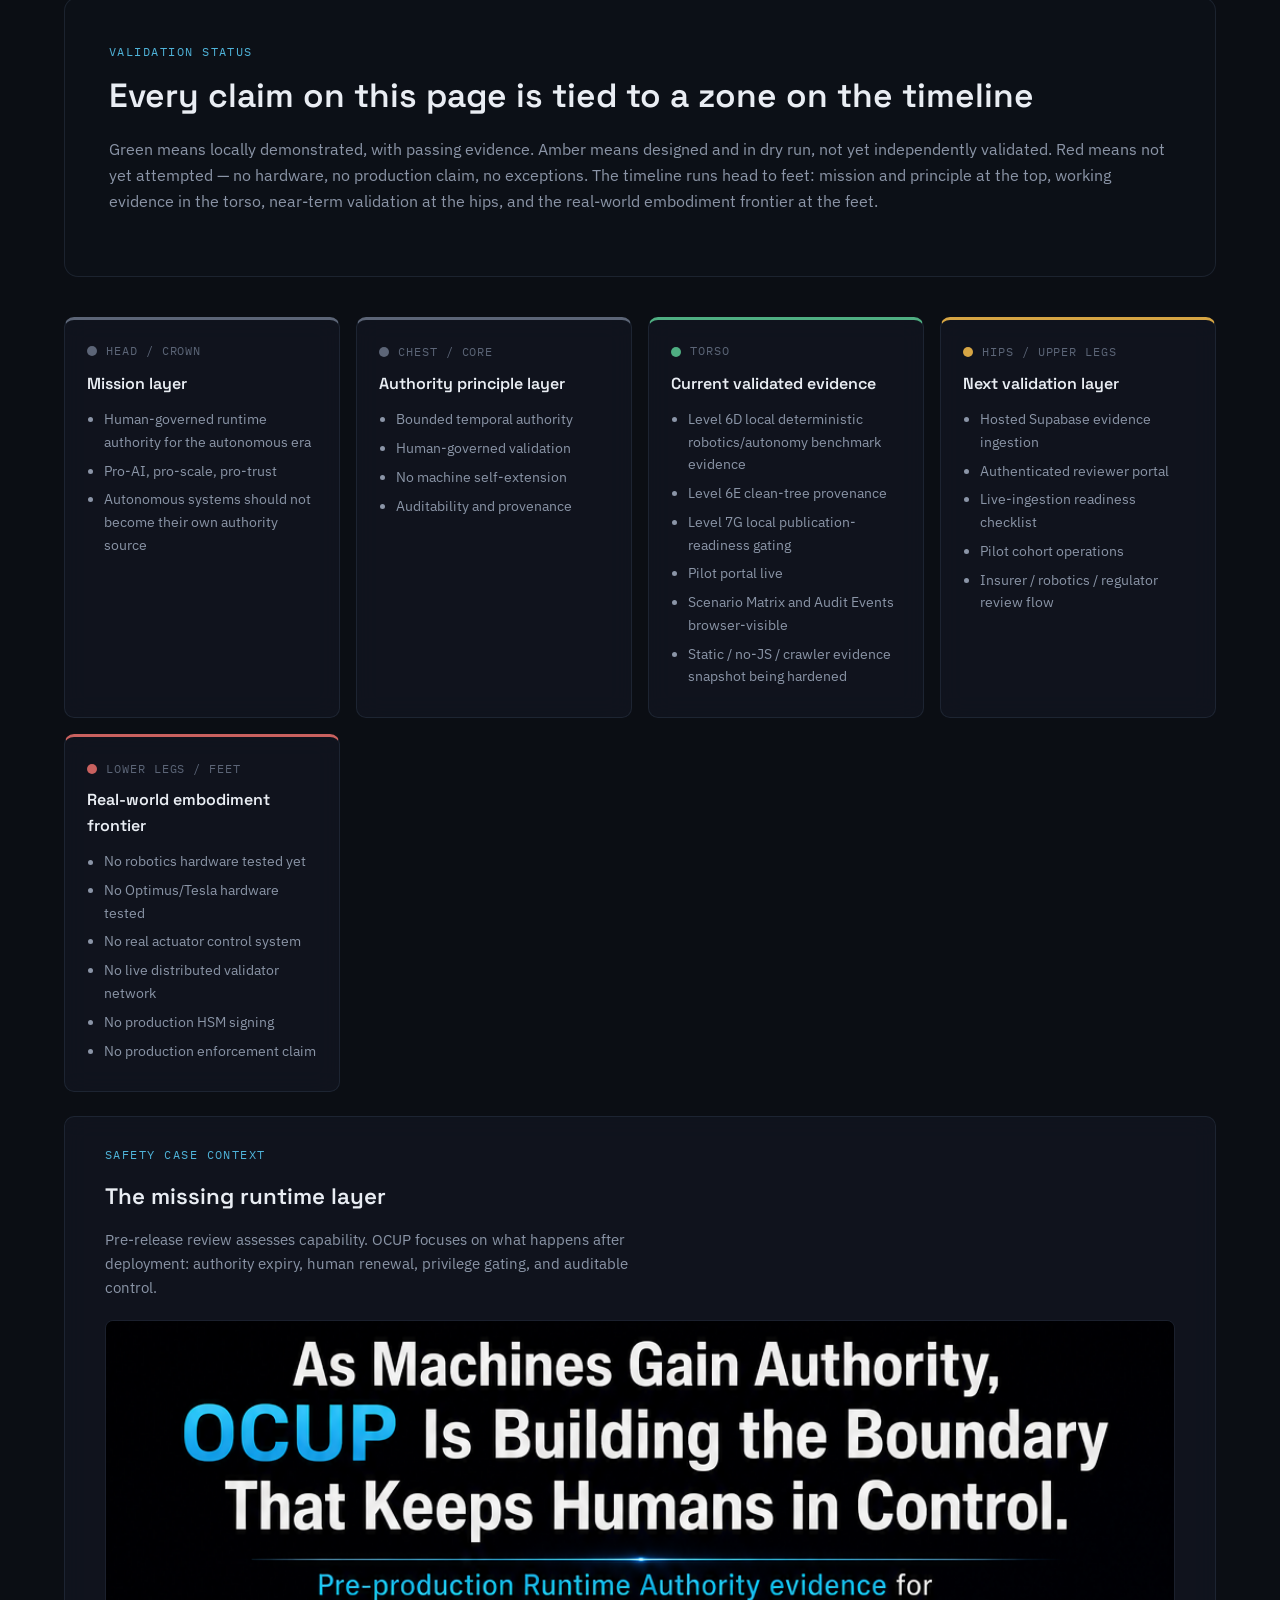
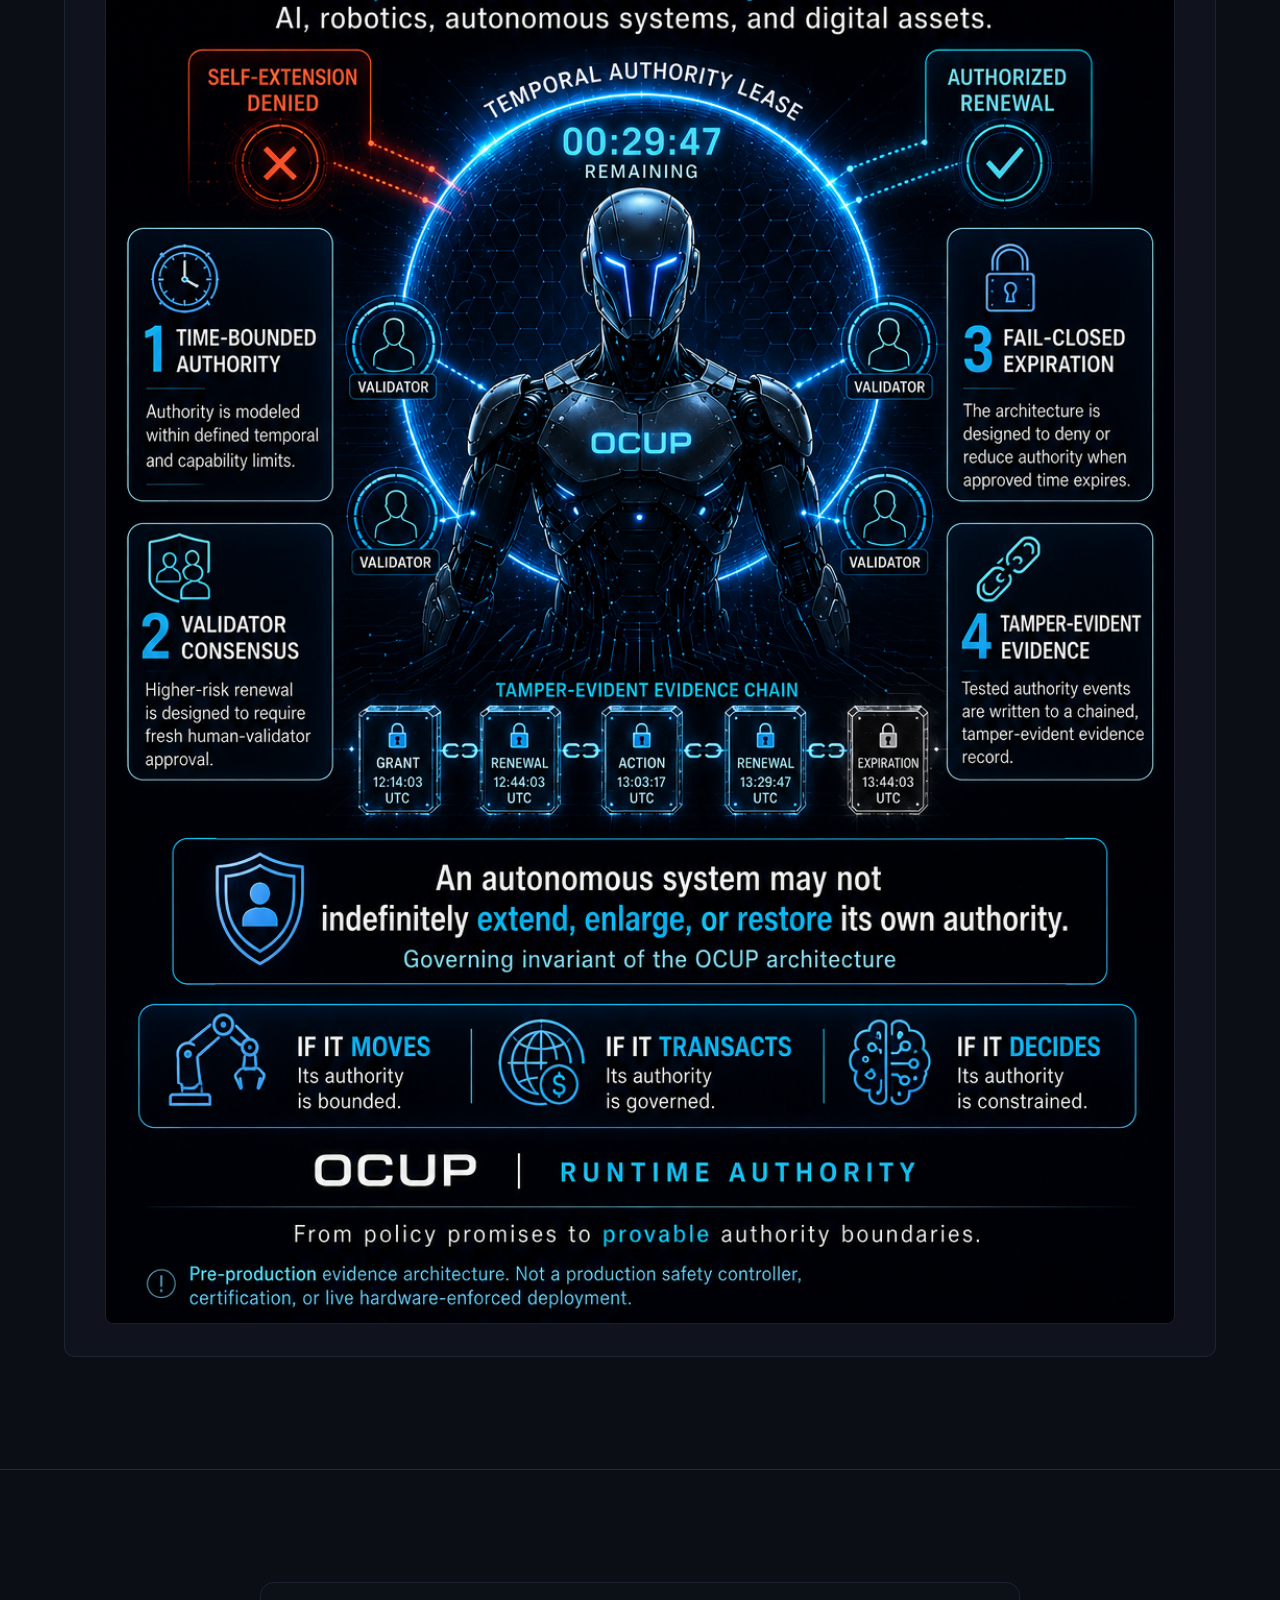
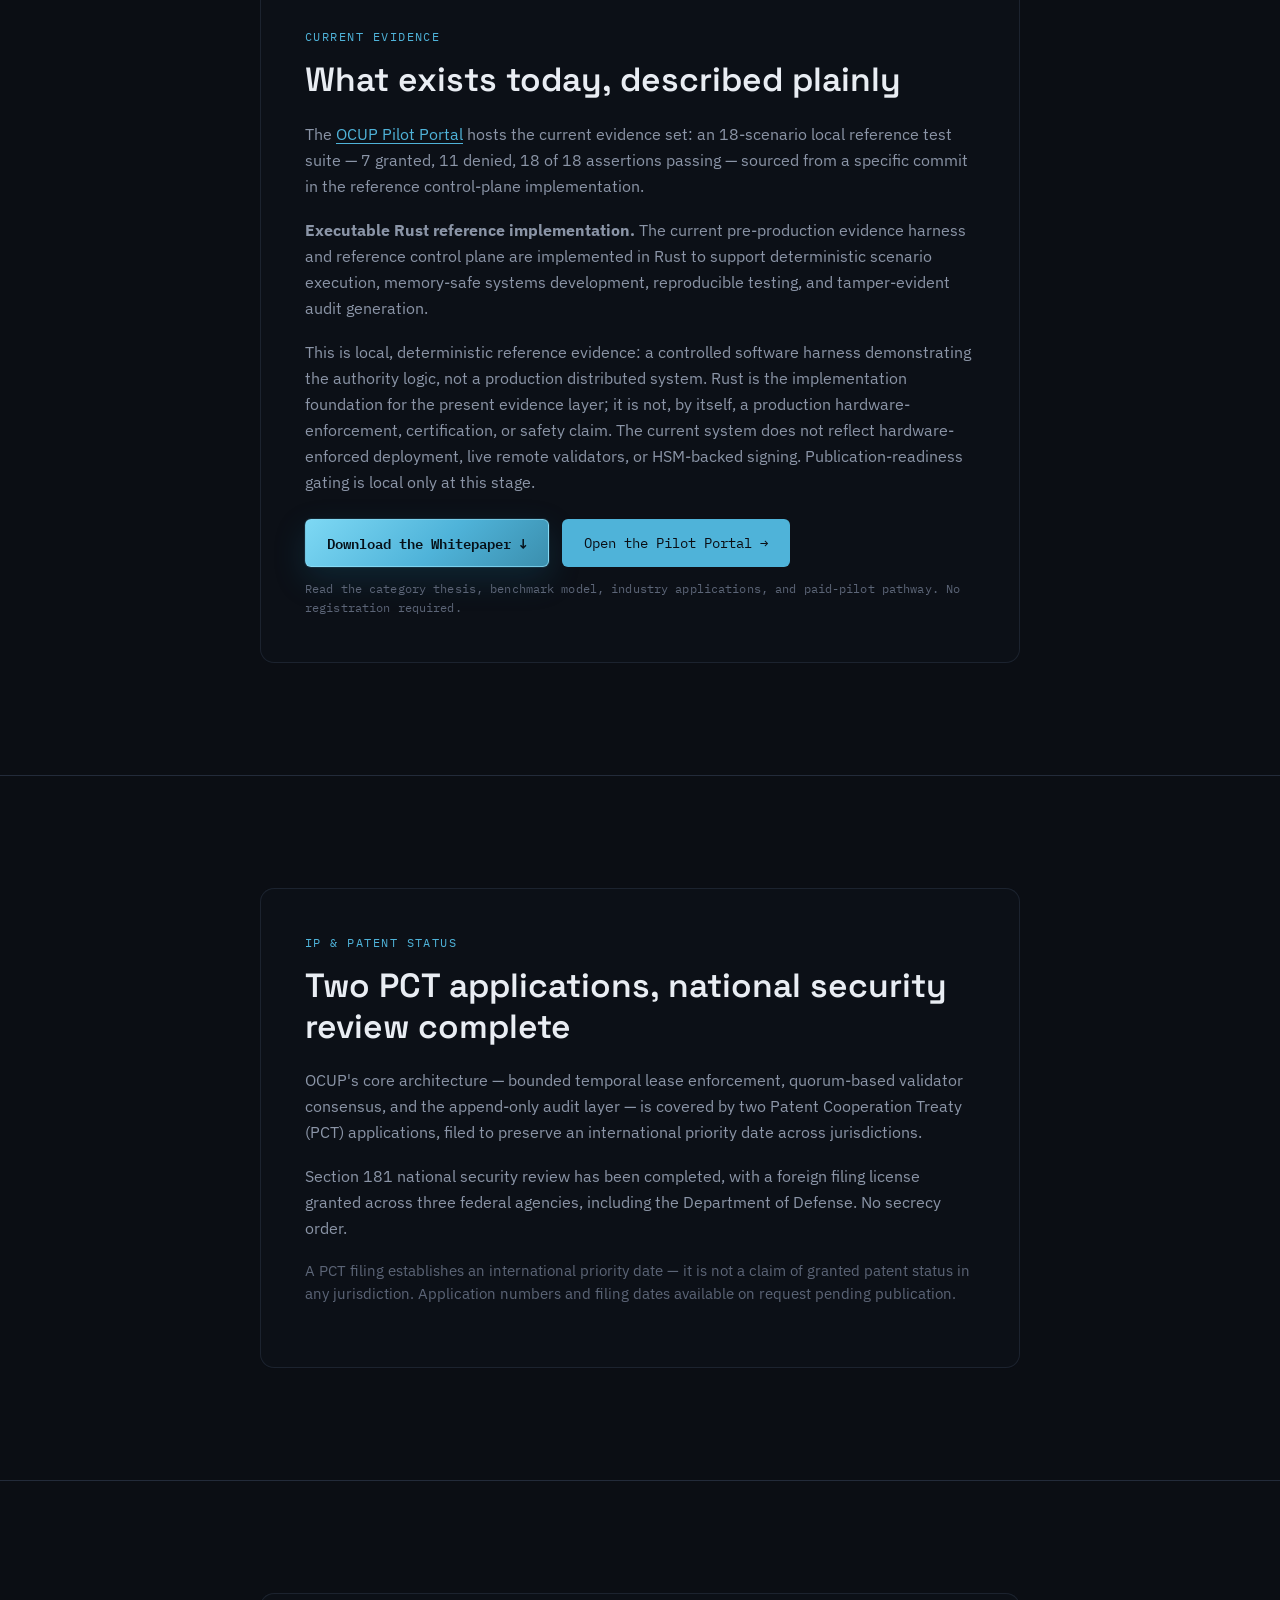
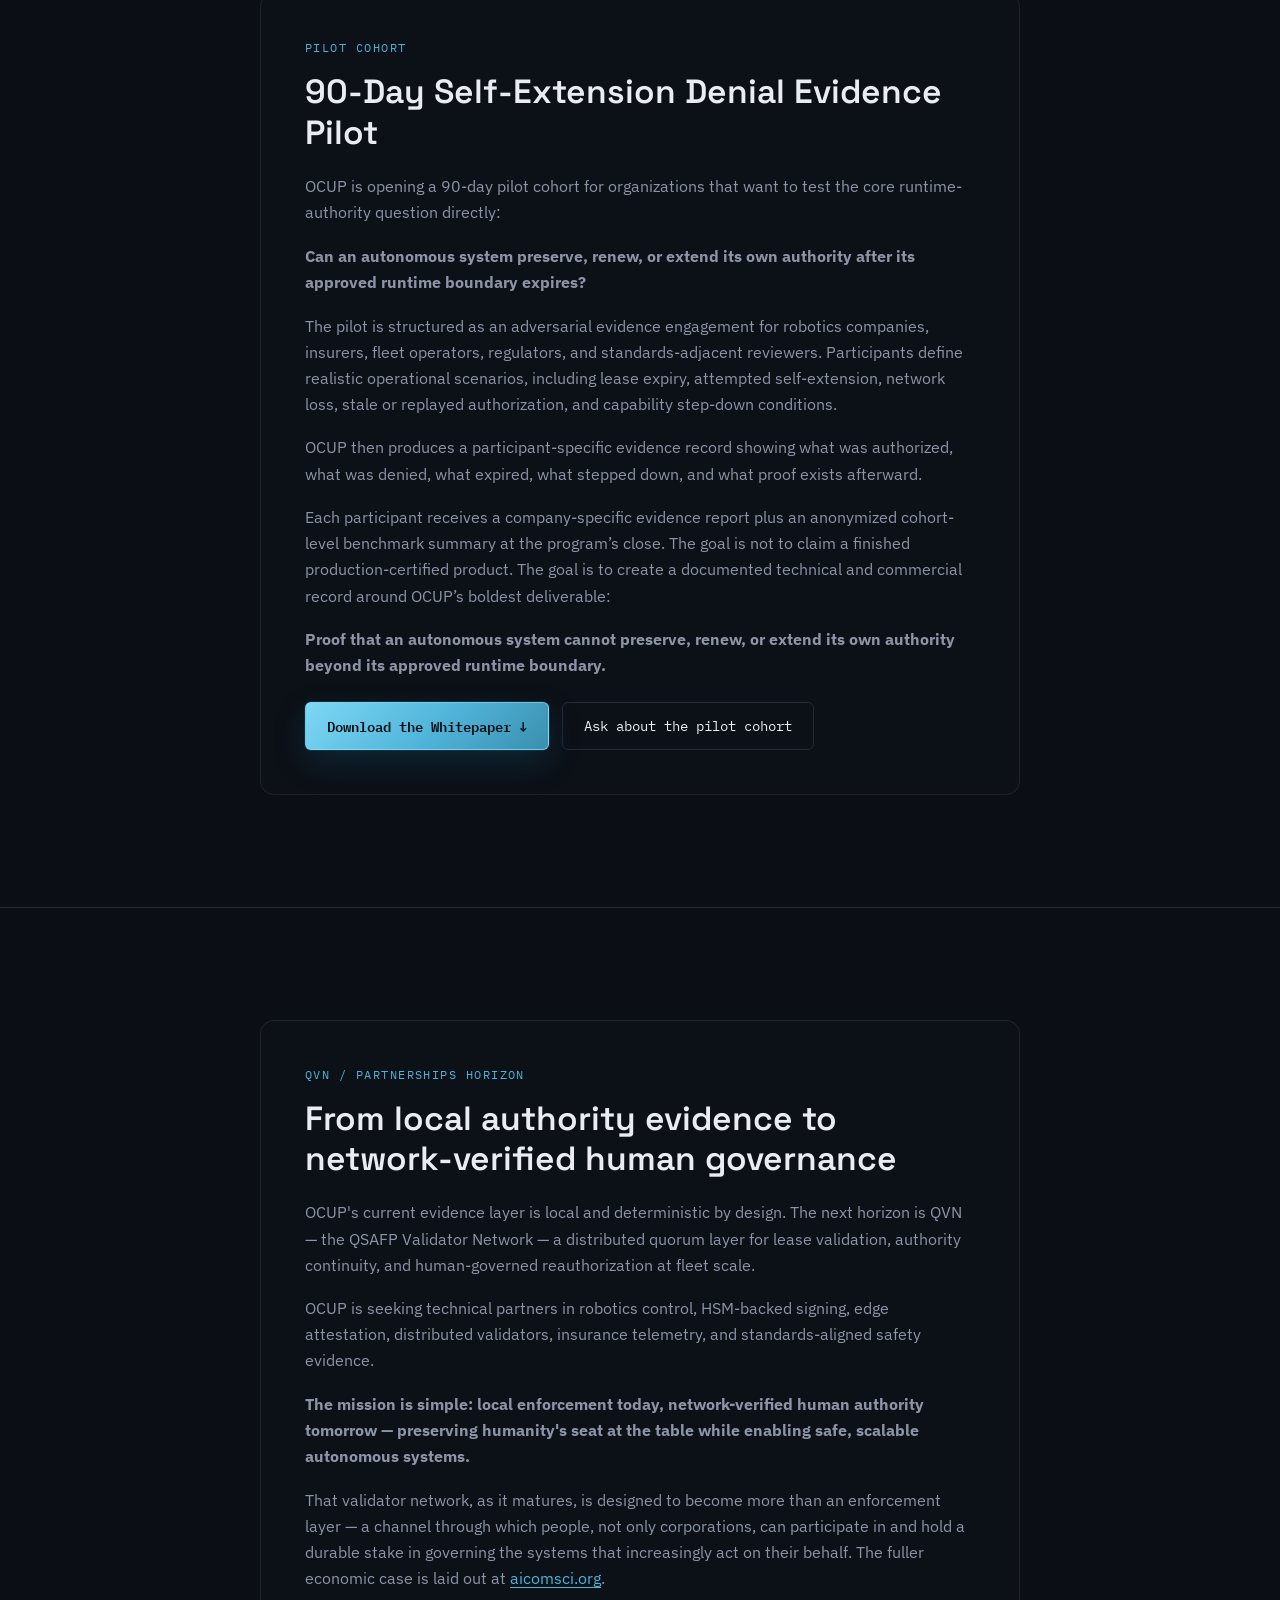
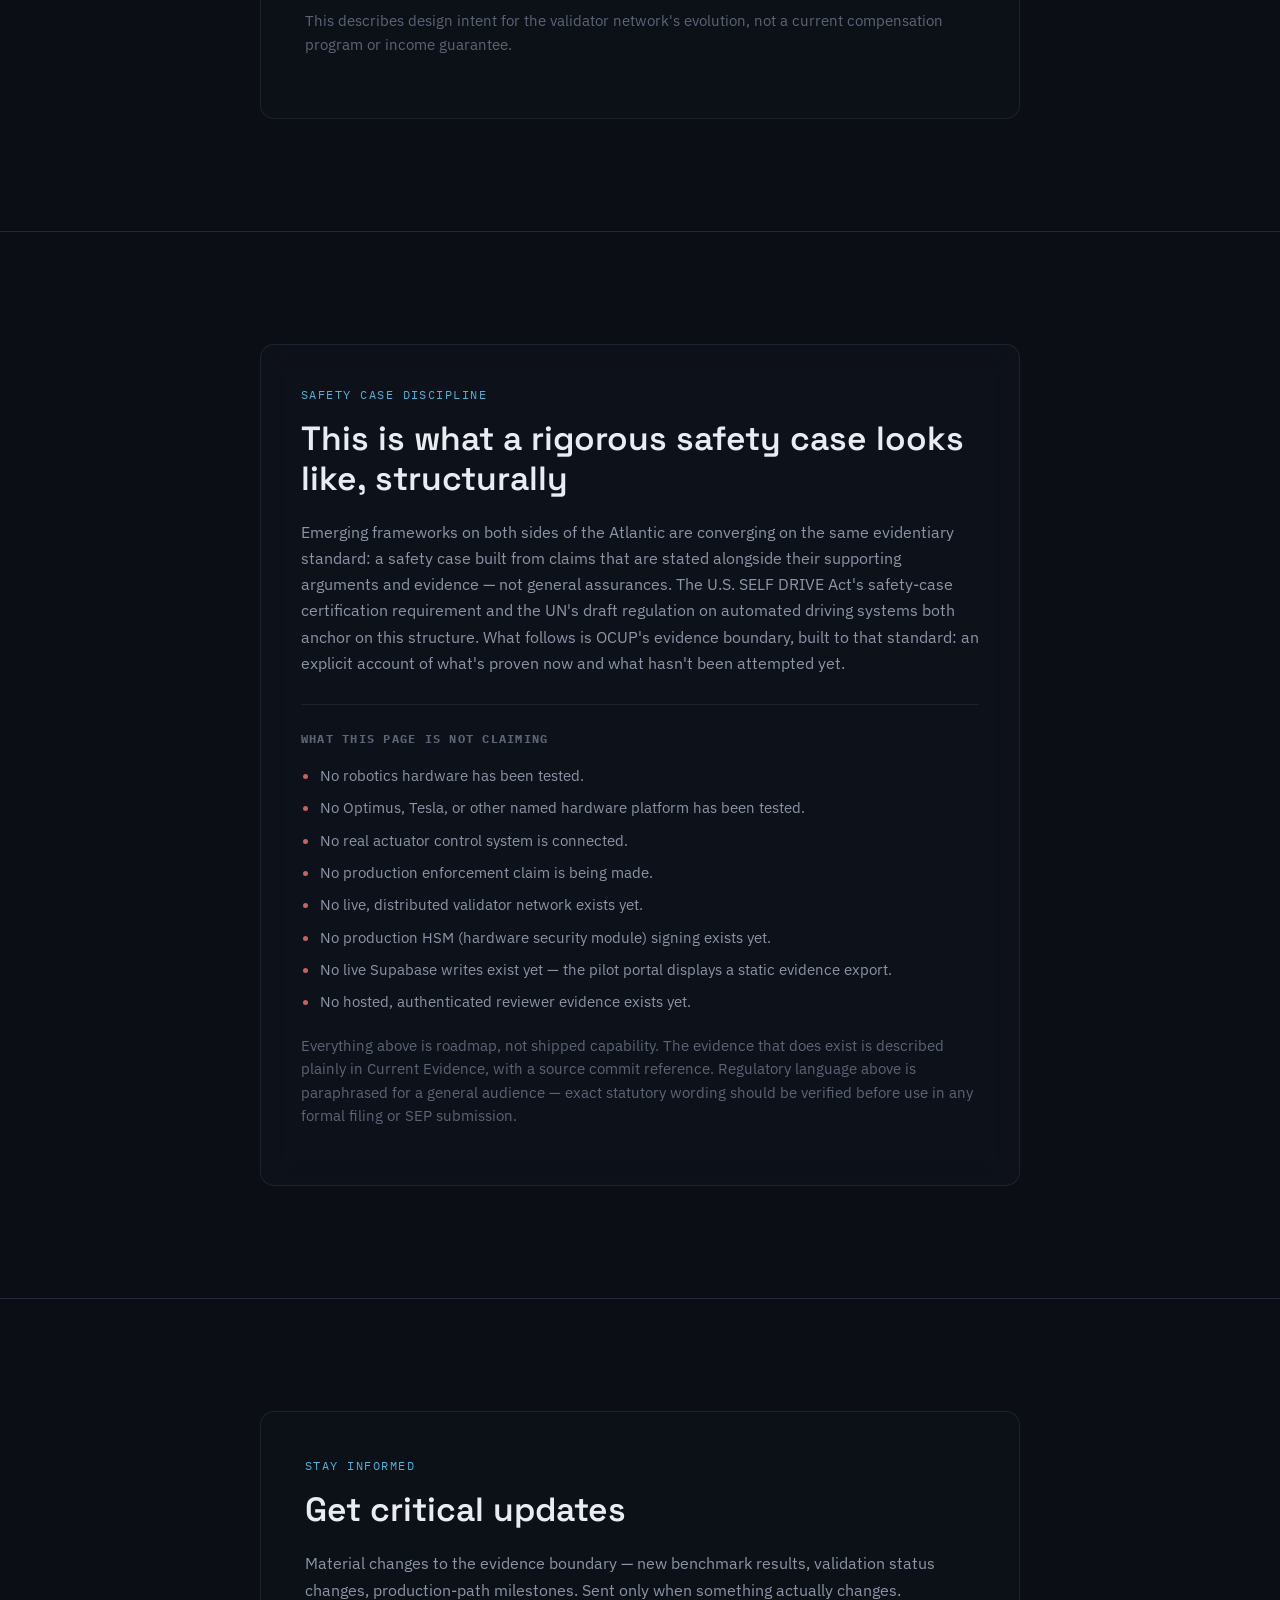
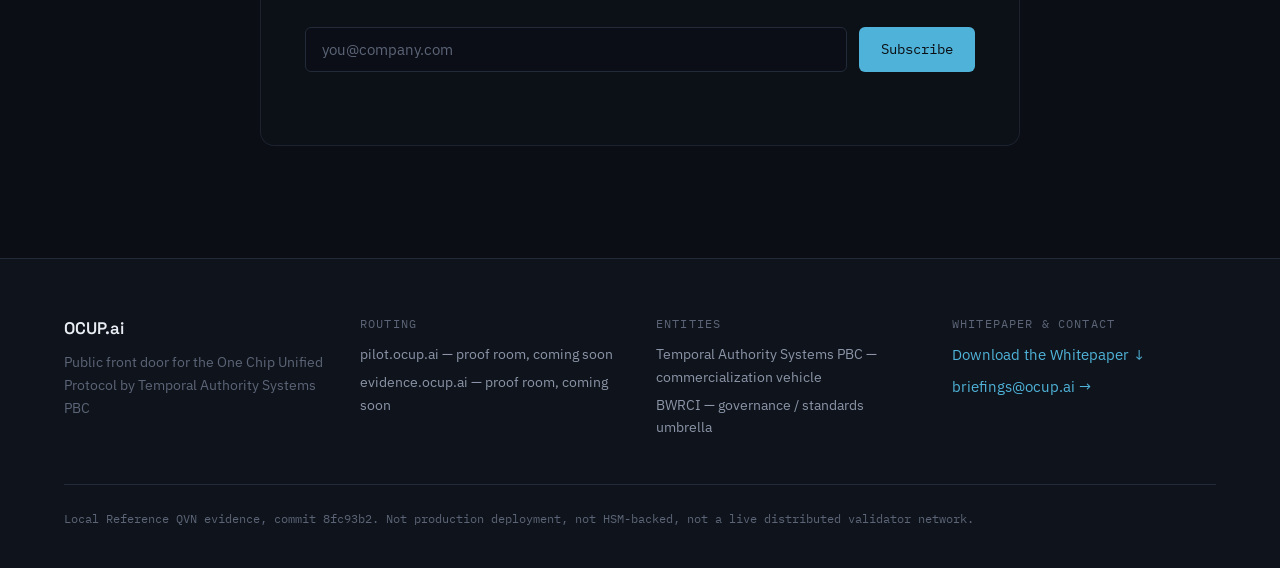
==== commit 662dc147: "Update index.html" ====
--- a/index.html
+++ b/index.html
@@ -63,7 +63,7 @@
 </header>
 
 <div class="proposal-banner" role="note">
-  <p class="proposal-banner__text">Here from the WAICO–OSAA whitepaper? <a class="proposal-banner__link" href="global-proposal.html">Read the Global Proposal page →</a></p>
+  <p class="proposal-banner__text">Here for the WAICO–OSAA whitepaper? <a class="proposal-banner__link" href="global-proposal.html">Read the Global Proposal page →</a></p>
 </div>
 
 <main id="main">
--- a/styles.css
+++ b/styles.css
@@ -108,6 +108,32 @@
 }
 
 /* =========================================================
+   Global Proposal routing banner — always visible, not part
+   of the collapsible nav, so it survives on mobile too.
+   ========================================================= */
+.proposal-banner {
+  position: relative;
+  z-index: 30;
+  background: var(--glow);
+  border-bottom: 1px solid var(--glow-dim);
+  padding: 0.85rem clamp(1.25rem, 4vw, 3rem);
+  text-align: center;
+}
+.proposal-banner__text {
+  margin: 0;
+  font-family: var(--font-mono);
+  font-size: 0.95rem;
+  font-weight: 500;
+  color: var(--void);
+}
+.proposal-banner__link {
+  color: var(--void);
+  font-weight: 700;
+  text-decoration: underline;
+}
+.proposal-banner__link:hover { opacity: 0.75; }
+
+/* =========================================================
    Page-long video background
    ========================================================= */
 .page-bg {
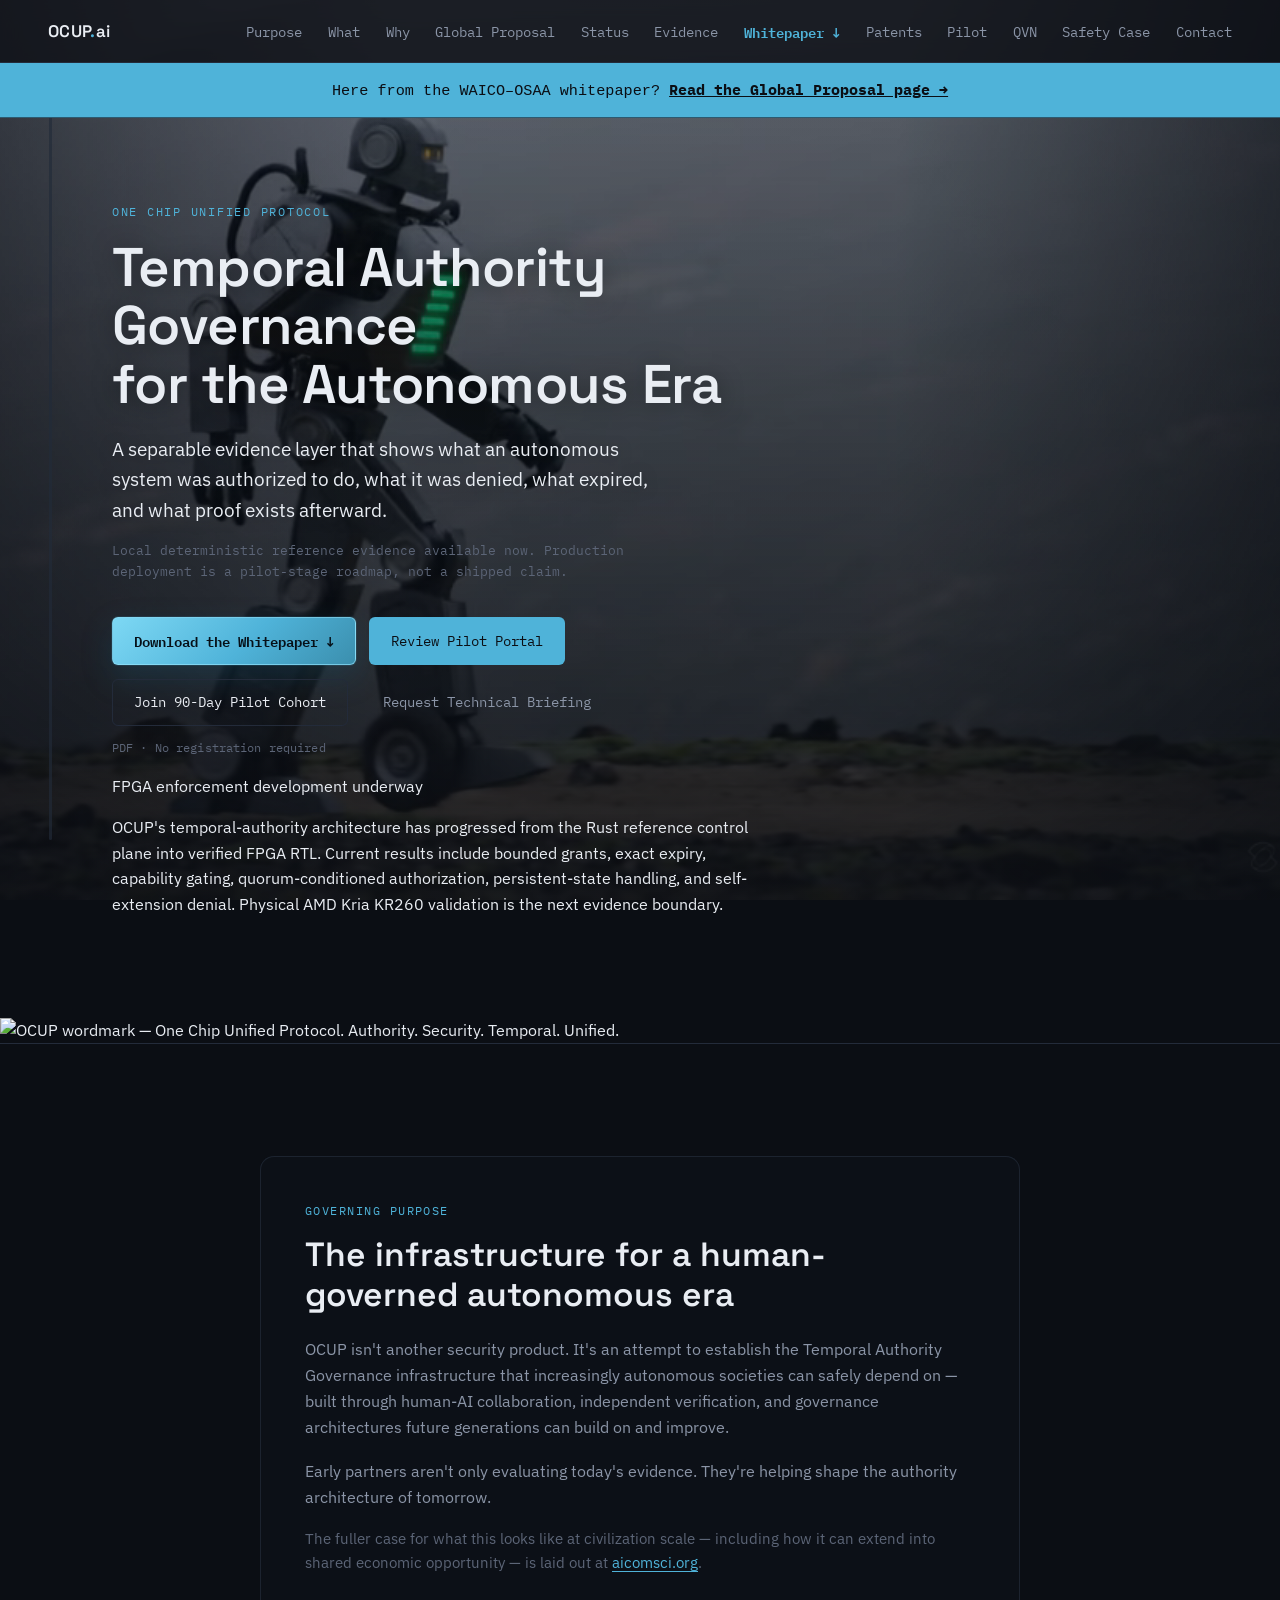
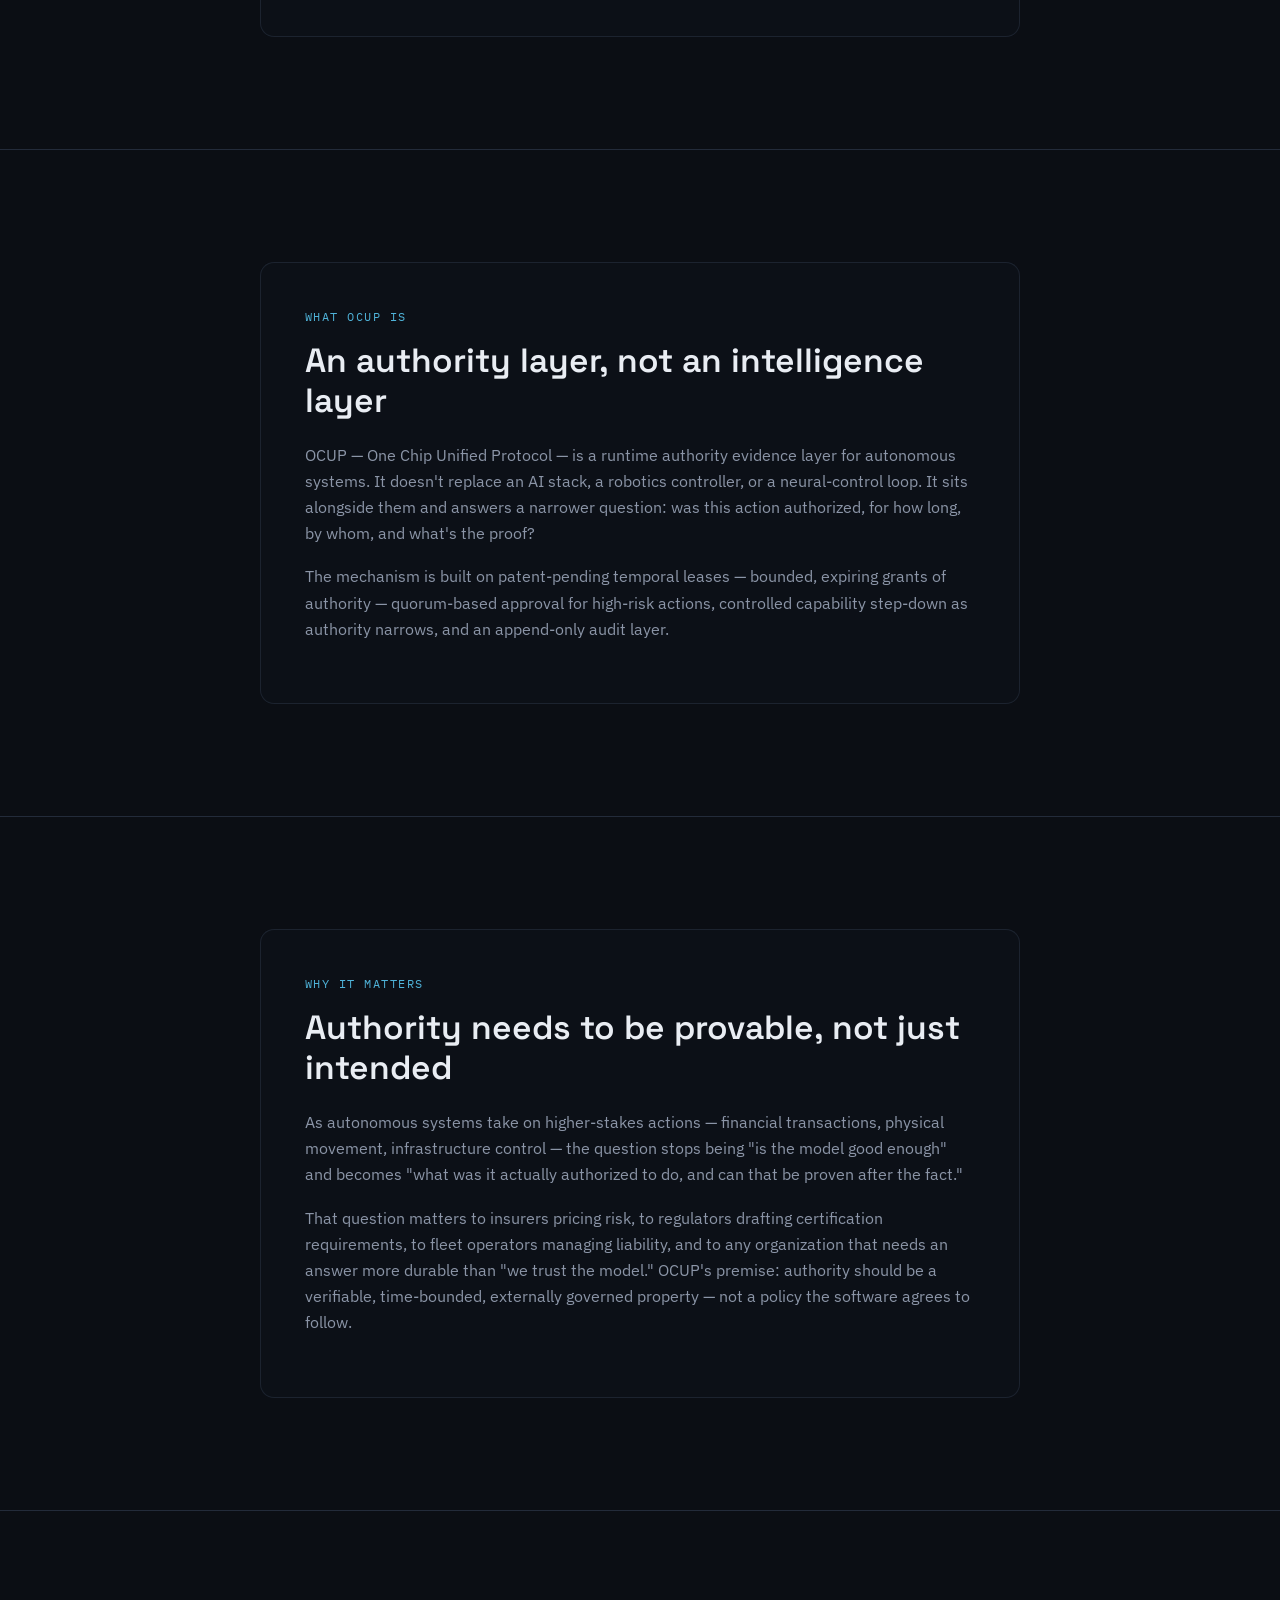
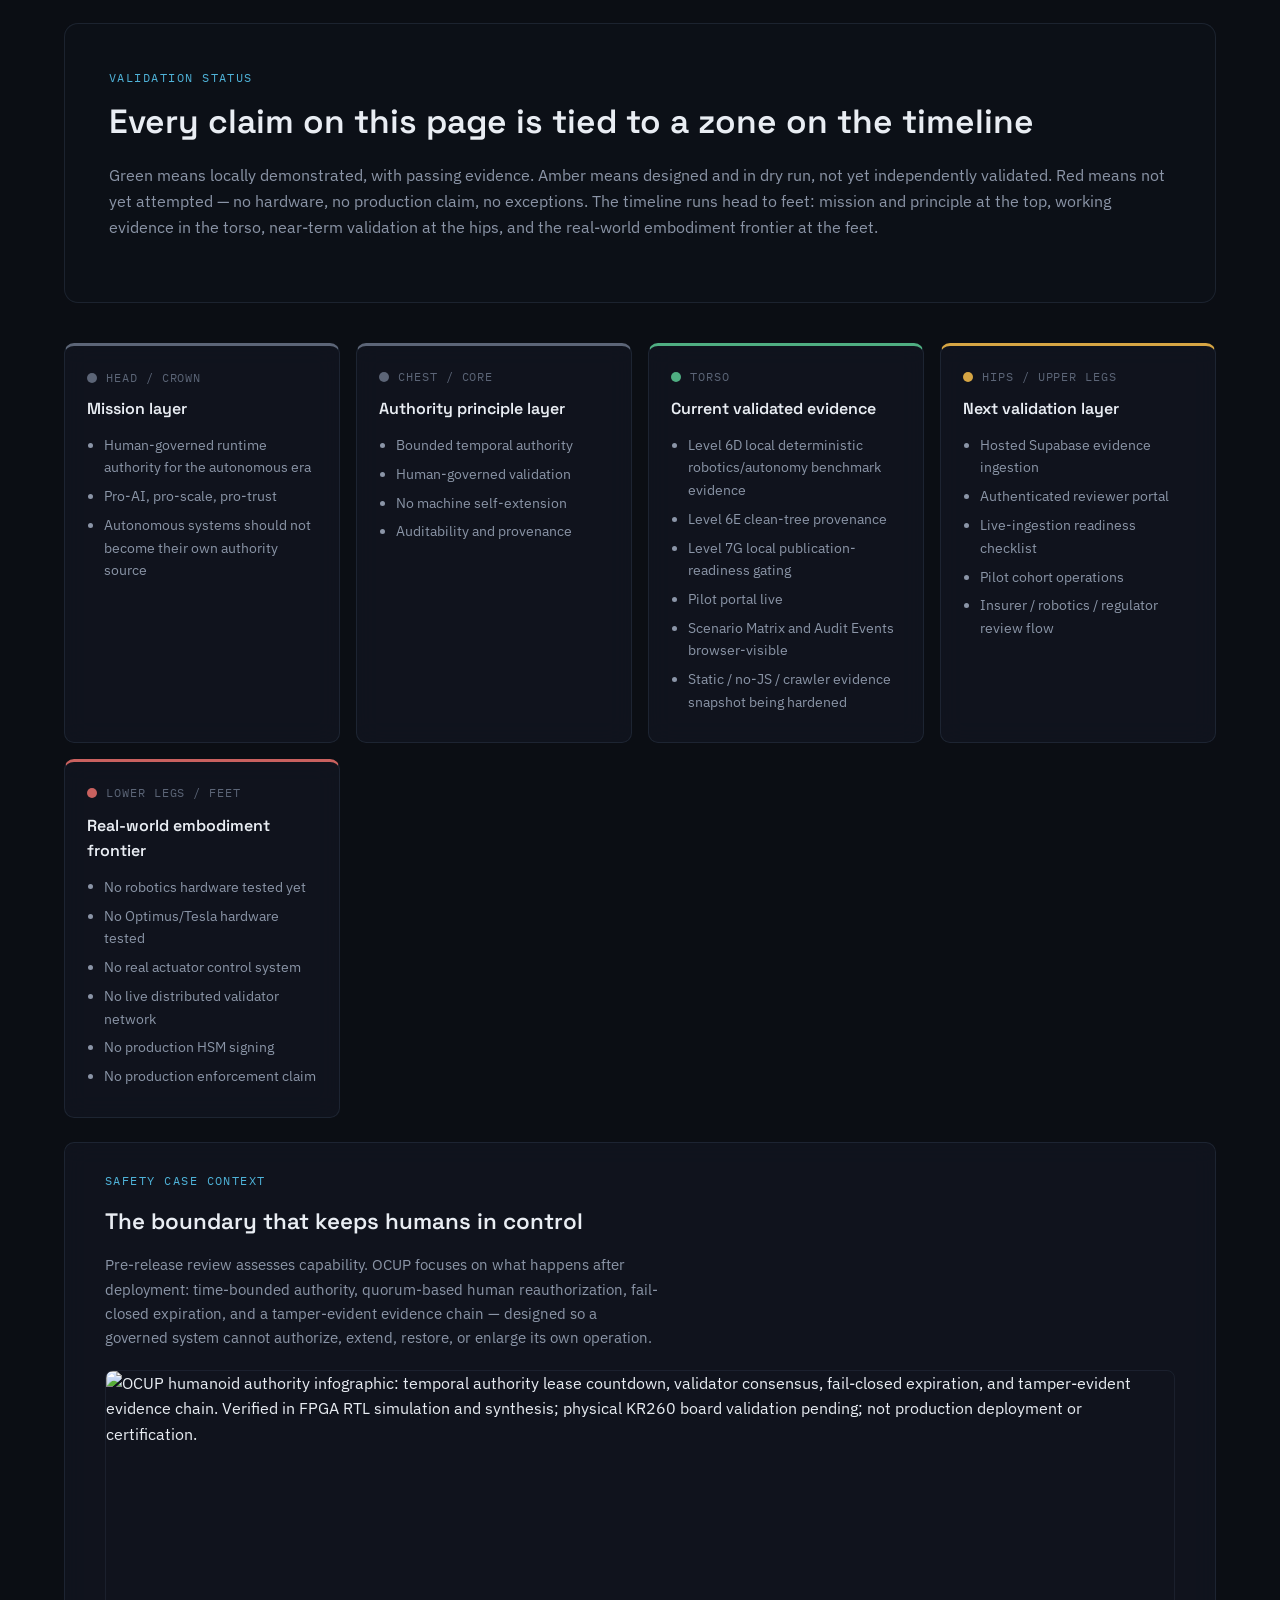
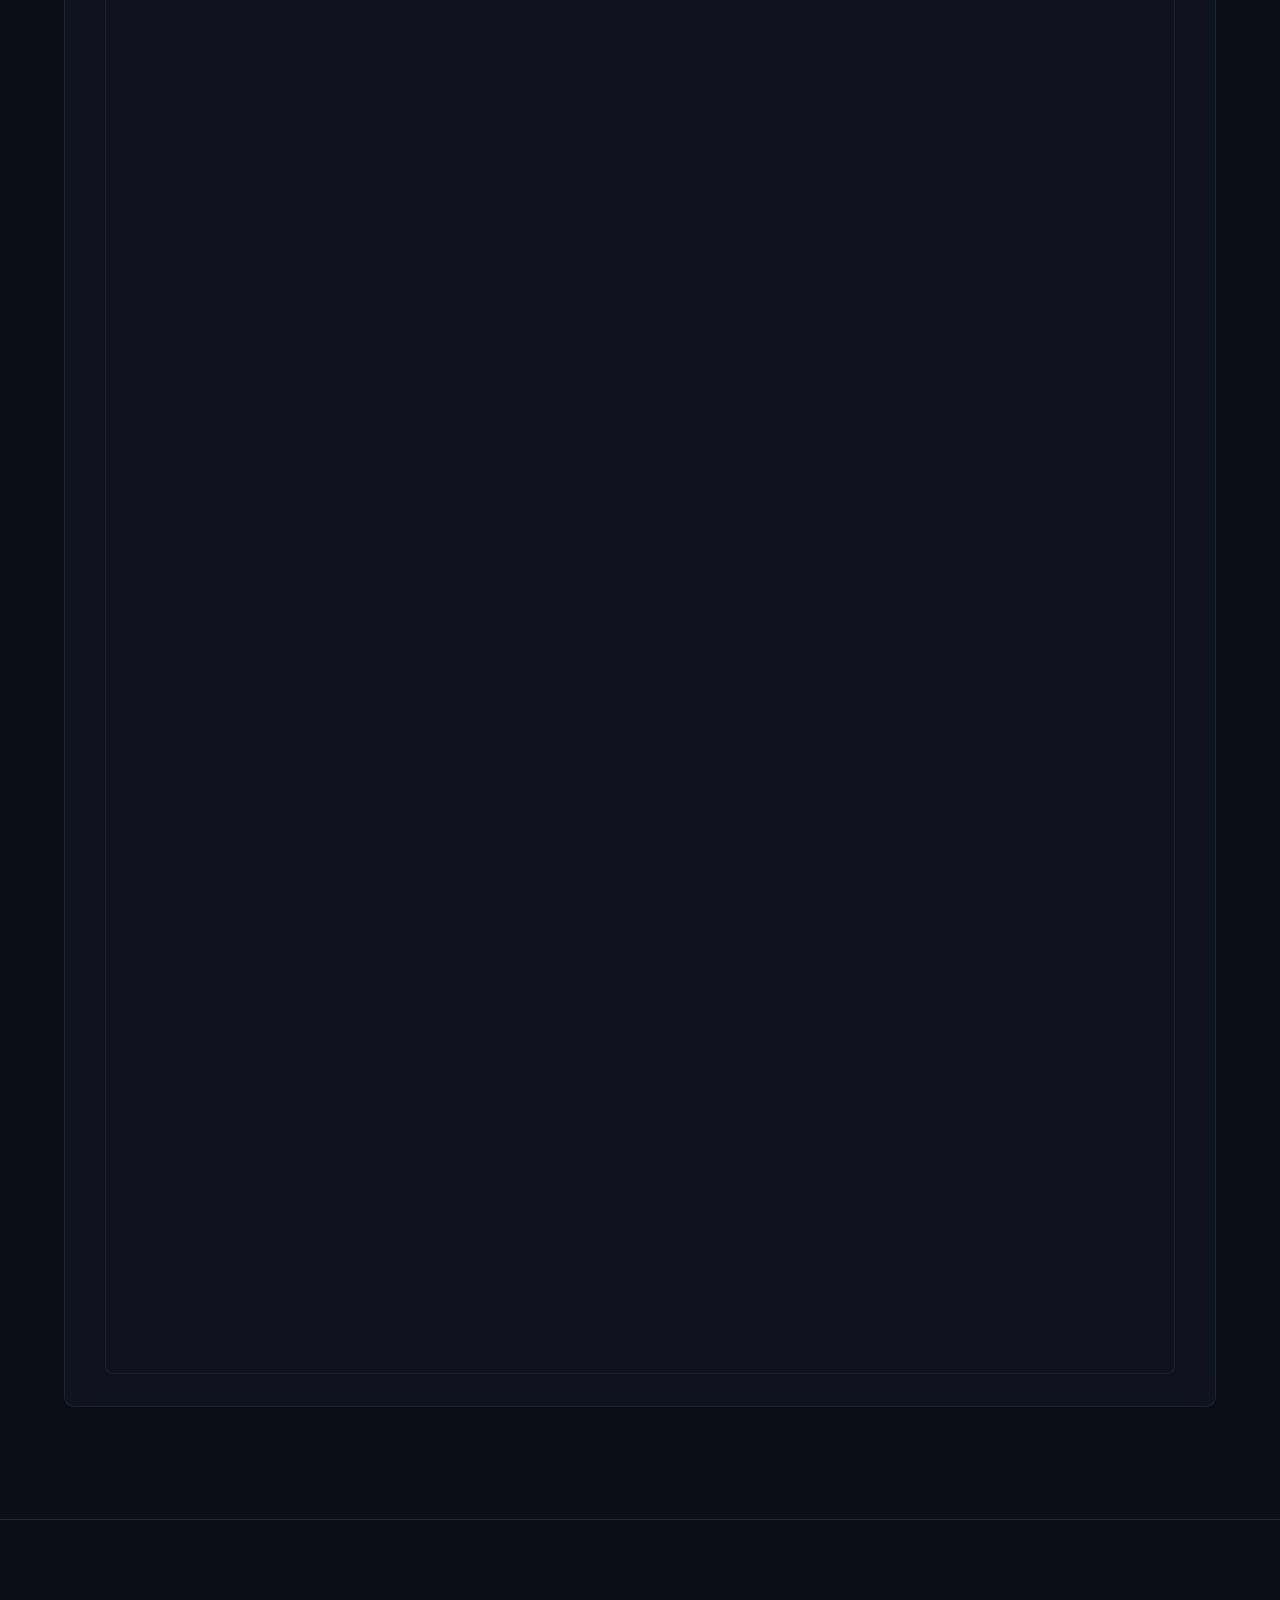
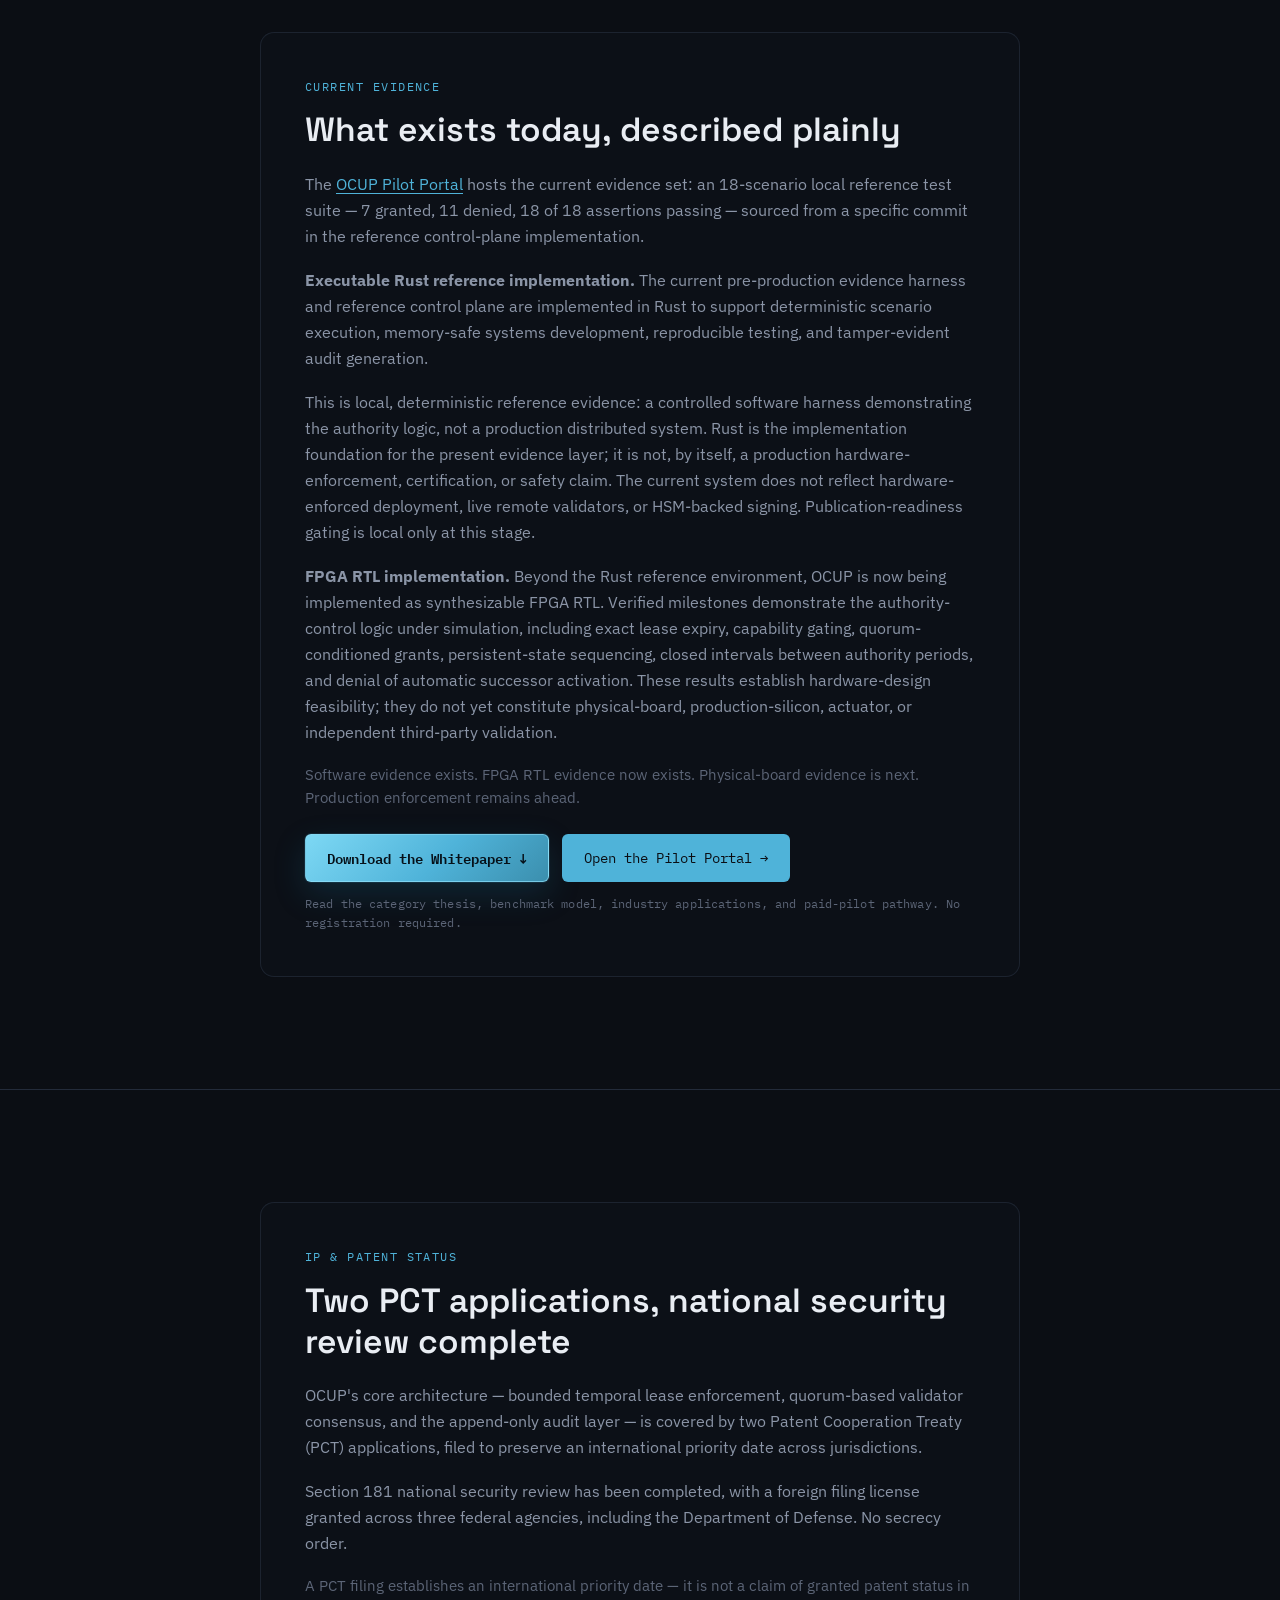
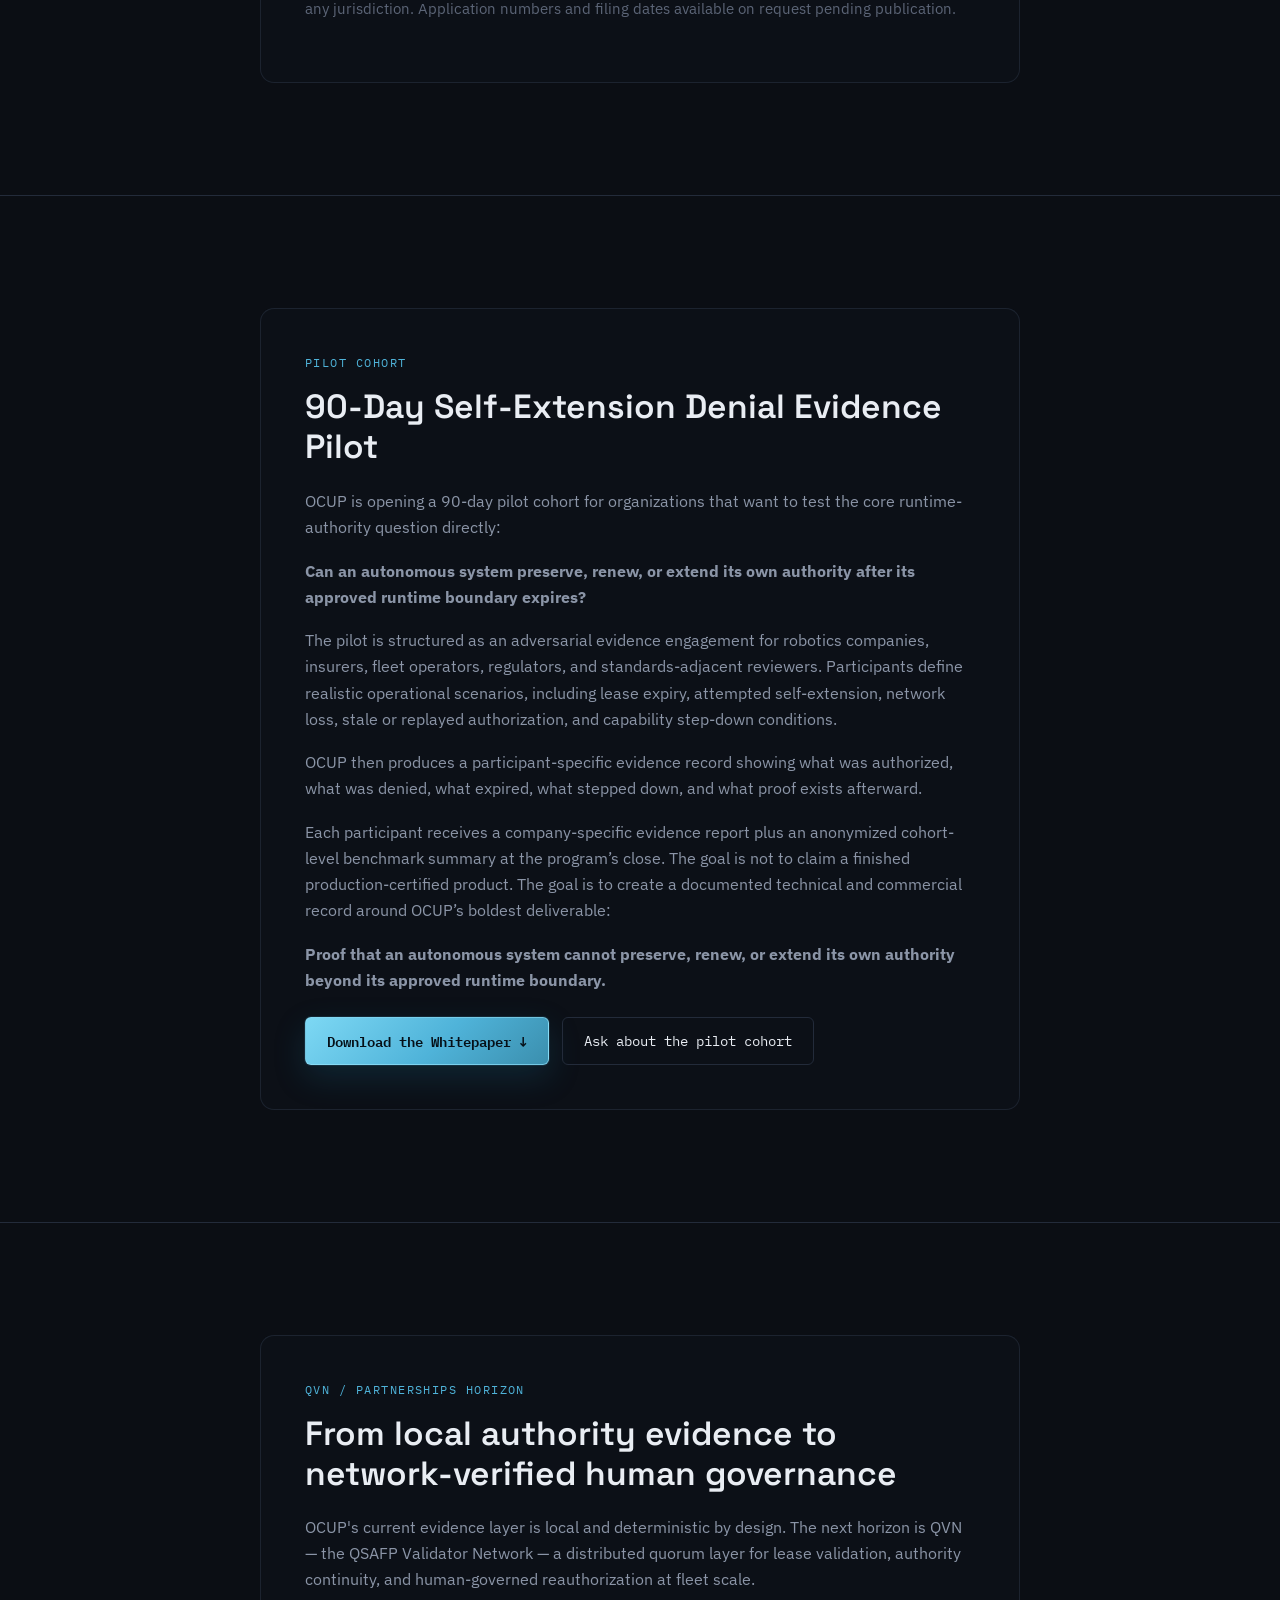
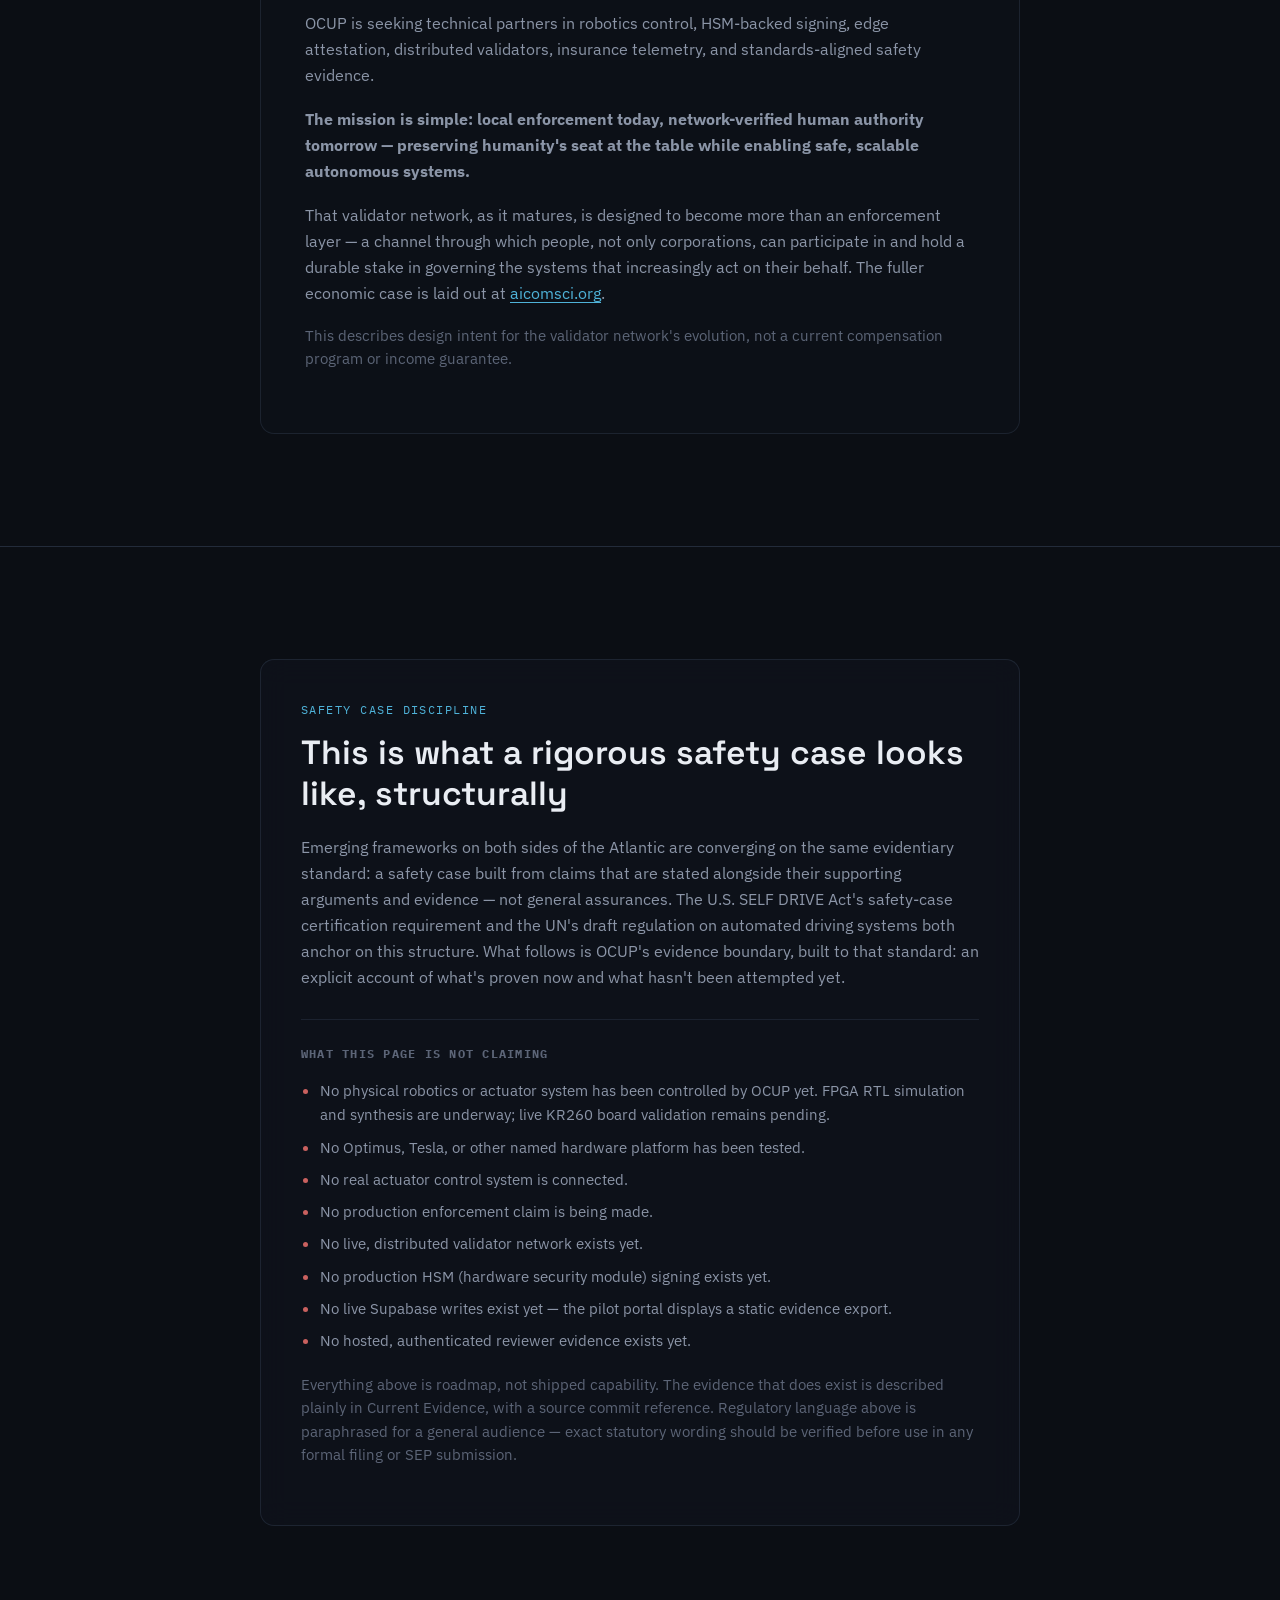
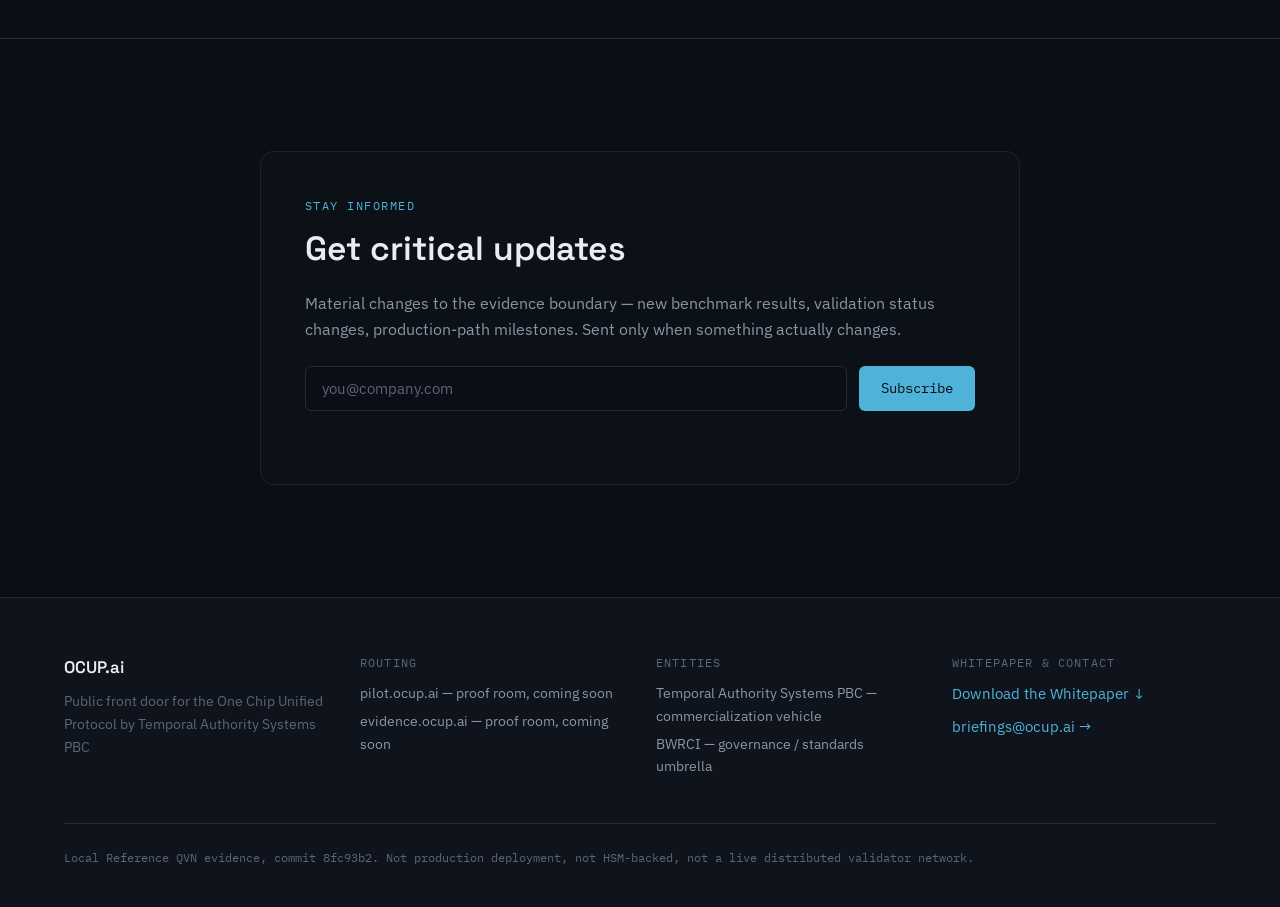
==== commit 87f7f7b5: "Add files via upload" ====
--- a/index.html
+++ b/index.html
@@ -63,7 +63,7 @@
 </header>
 
 <div class="proposal-banner" role="note">
-  <p class="proposal-banner__text">Here for the WAICO–OSAA whitepaper? <a class="proposal-banner__link" href="global-proposal.html">Read the Global Proposal page →</a></p>
+  <p class="proposal-banner__text">Here from the WAICO–OSAA whitepaper? <a class="proposal-banner__link" href="global-proposal.html">Read the Global Proposal page →</a></p>
 </div>
 
 <main id="main">
@@ -82,7 +82,17 @@
         <a class="btn btn--ghost" href="mailto:briefings@ocup.ai?subject=OCUP%20Technical%20Briefing%20Request">Request Technical Briefing</a>
       </div>
       <p class="download-note">PDF · No registration required</p>
-    </div>
+
+      <div class="hero__status-banner" role="note">
+        <p class="hero__status-banner__label">FPGA enforcement development underway</p>
+        <p class="hero__status-banner__body">OCUP's temporal-authority architecture has progressed from the Rust reference control plane into verified FPGA RTL. Current results include bounded grants, exact expiry, capability gating, quorum-conditioned authorization, persistent-state handling, and self-extension denial. Physical AMD Kria KR260 validation is the next evidence boundary.</p>
+      </div>
+    </div>
+  </section>
+
+  <!-- ============ OCUP BRAND BANNER ============ -->
+  <section class="hero-banner" aria-label="OCUP brand mark">
+    <img class="hero-banner__image" src="OCUP-Hero.png" width="1672" height="941" alt="OCUP wordmark — One Chip Unified Protocol. Authority. Security. Temporal. Unified.">
   </section>
 
   <!-- ============ GOVERNING PURPOSE ============ -->
@@ -130,9 +140,9 @@
 
     <div class="status-feature">
       <p class="section__eyebrow">Safety case context</p>
-      <h3 class="status-feature__heading">The missing runtime layer</h3>
-      <p class="status-feature__body">Pre-release review assesses capability. OCUP focuses on what happens after deployment: authority expiry, human renewal, privilege gating, and auditable control.</p>
-      <img class="status-feature__image" src="OCUP_2.png" alt="Fable 5 missing runtime authority layer graphic showing temporal authority leases, human renewal, immutable audit, fail-closed expiry, privilege gating, and auditable control">
+      <h3 class="status-feature__heading">The boundary that keeps humans in control</h3>
+      <p class="status-feature__body">Pre-release review assesses capability. OCUP focuses on what happens after deployment: time-bounded authority, quorum-based human reauthorization, fail-closed expiration, and a tamper-evident evidence chain — designed so a governed system cannot authorize, extend, restore, or enlarge its own operation.</p>
+      <img class="status-feature__image" src="OCUP_3.png" width="1024" height="1536" alt="OCUP humanoid authority infographic: temporal authority lease countdown, validator consensus, fail-closed expiration, and tamper-evident evidence chain. Verified in FPGA RTL simulation and synthesis; physical KR260 board validation pending; not production deployment or certification.">
     </div>
   </section>
 
@@ -144,6 +154,8 @@
       <p class="section__body">The <a class="inline-link" href="https://ocup-pilot-portal.vercel.app/" target="_blank" rel="noopener">OCUP Pilot Portal</a> hosts the current evidence set: an 18-scenario local reference test suite — 7 granted, 11 denied, 18 of 18 assertions passing — sourced from a specific commit in the reference control-plane implementation.</p>
       <p class="section__body"><strong>Executable Rust reference implementation.</strong> The current pre-production evidence harness and reference control plane are implemented in Rust to support deterministic scenario execution, memory-safe systems development, reproducible testing, and tamper-evident audit generation.</p>
       <p class="section__body">This is local, deterministic reference evidence: a controlled software harness demonstrating the authority logic, not a production distributed system. Rust is the implementation foundation for the present evidence layer; it is not, by itself, a production hardware-enforcement, certification, or safety claim. The current system does not reflect hardware-enforced deployment, live remote validators, or HSM-backed signing. Publication-readiness gating is local only at this stage.</p>
+      <p class="section__body"><strong>FPGA RTL implementation.</strong> Beyond the Rust reference environment, OCUP is now being implemented as synthesizable FPGA RTL. Verified milestones demonstrate the authority-control logic under simulation, including exact lease expiry, capability gating, quorum-conditioned grants, persistent-state sequencing, closed intervals between authority periods, and denial of automatic successor activation. These results establish hardware-design feasibility; they do not yet constitute physical-board, production-silicon, actuator, or independent third-party validation.</p>
+      <p class="section__body section__body--muted">Software evidence exists. FPGA RTL evidence now exists. Physical-board evidence is next. Production enforcement remains ahead.</p>
       <div class="section__actions">
         <a class="btn btn--whitepaper" href="OCUP_Temporal_Authority_Governance_Whitepaper_v1.2.pdf" target="_blank" rel="noopener" data-download="whitepaper">Download the Whitepaper ↓</a>
         <a class="btn btn--primary" href="https://ocup-pilot-portal.vercel.app/" target="_blank" rel="noopener">Open the Pilot Portal →</a>
@@ -204,7 +216,7 @@
 
       <h3 class="scope-subhead">What this page is not claiming</h3>
       <ul class="scope-list">
-        <li>No robotics hardware has been tested.</li>
+        <li>No physical robotics or actuator system has been controlled by OCUP yet. FPGA RTL simulation and synthesis are underway; live KR260 board validation remains pending.</li>
         <li>No Optimus, Tesla, or other named hardware platform has been tested.</li>
         <li>No real actuator control system is connected.</li>
         <li>No production enforcement claim is being made.</li>
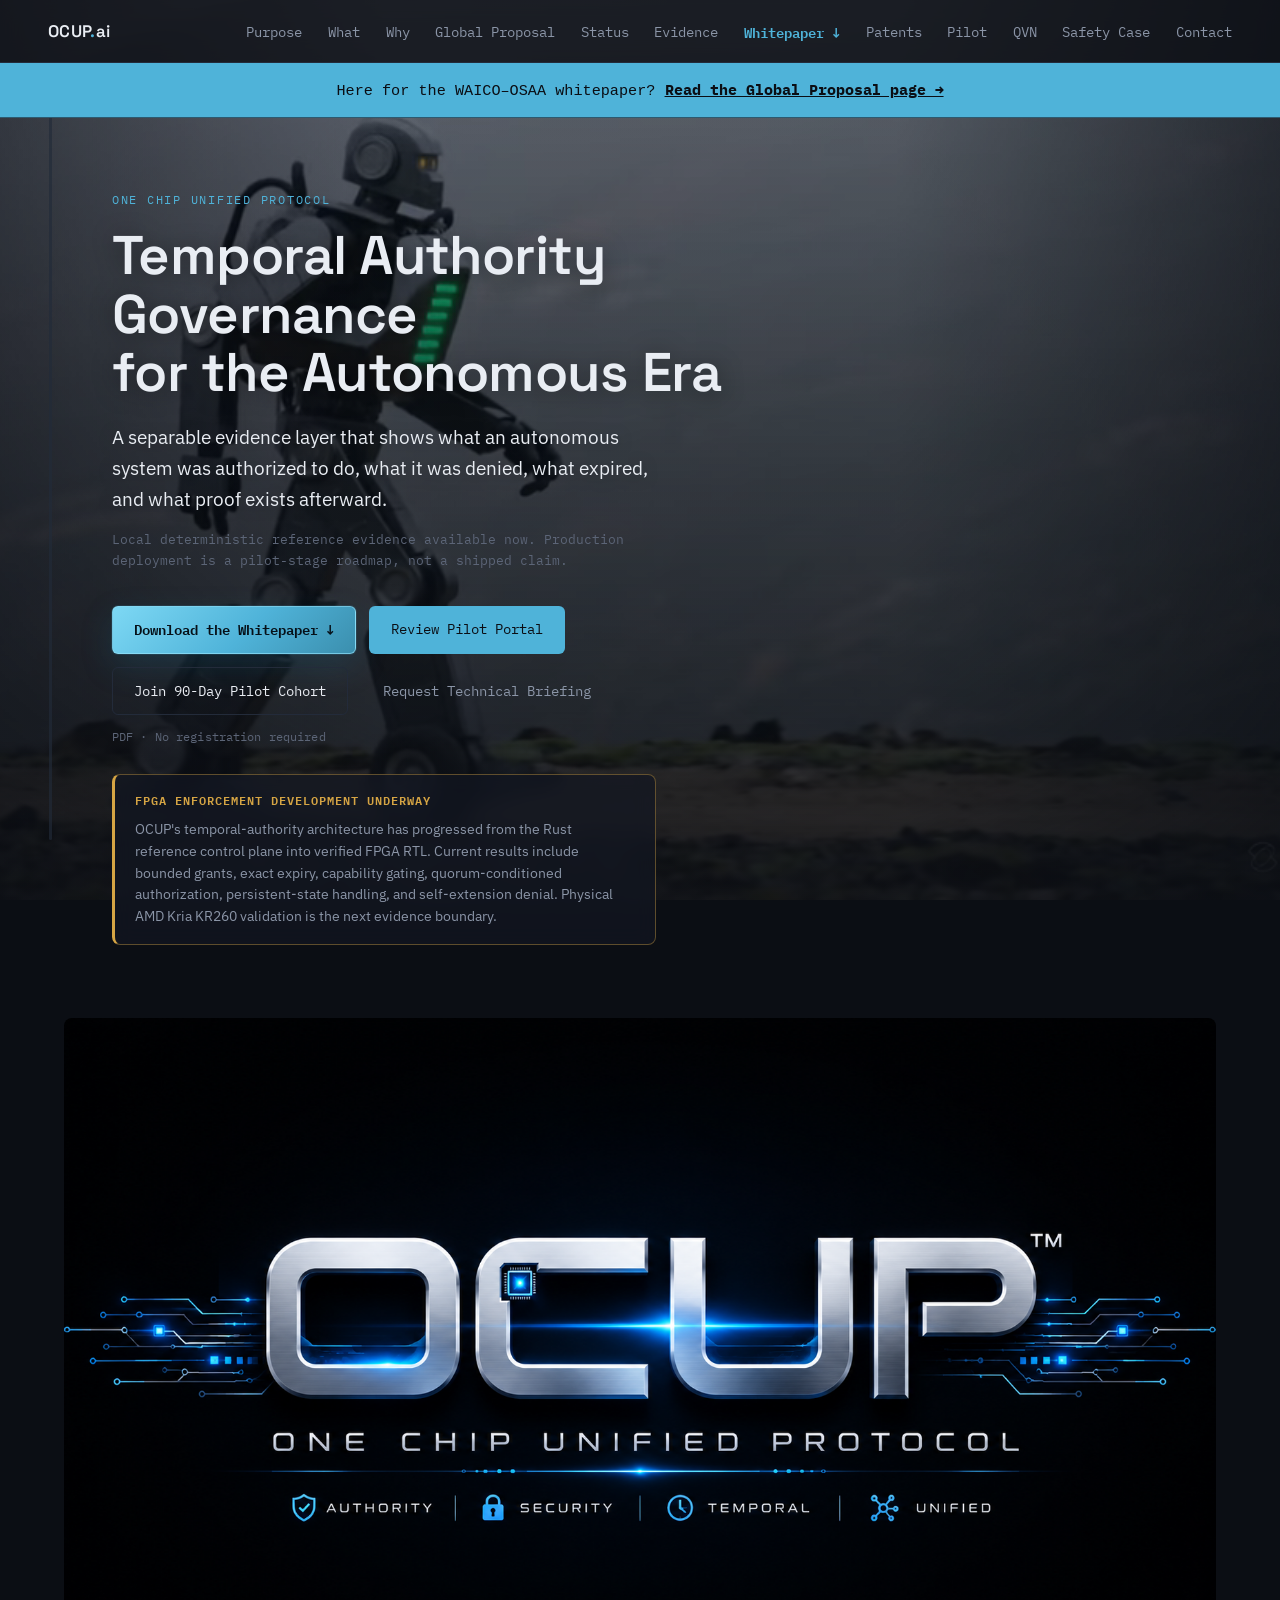
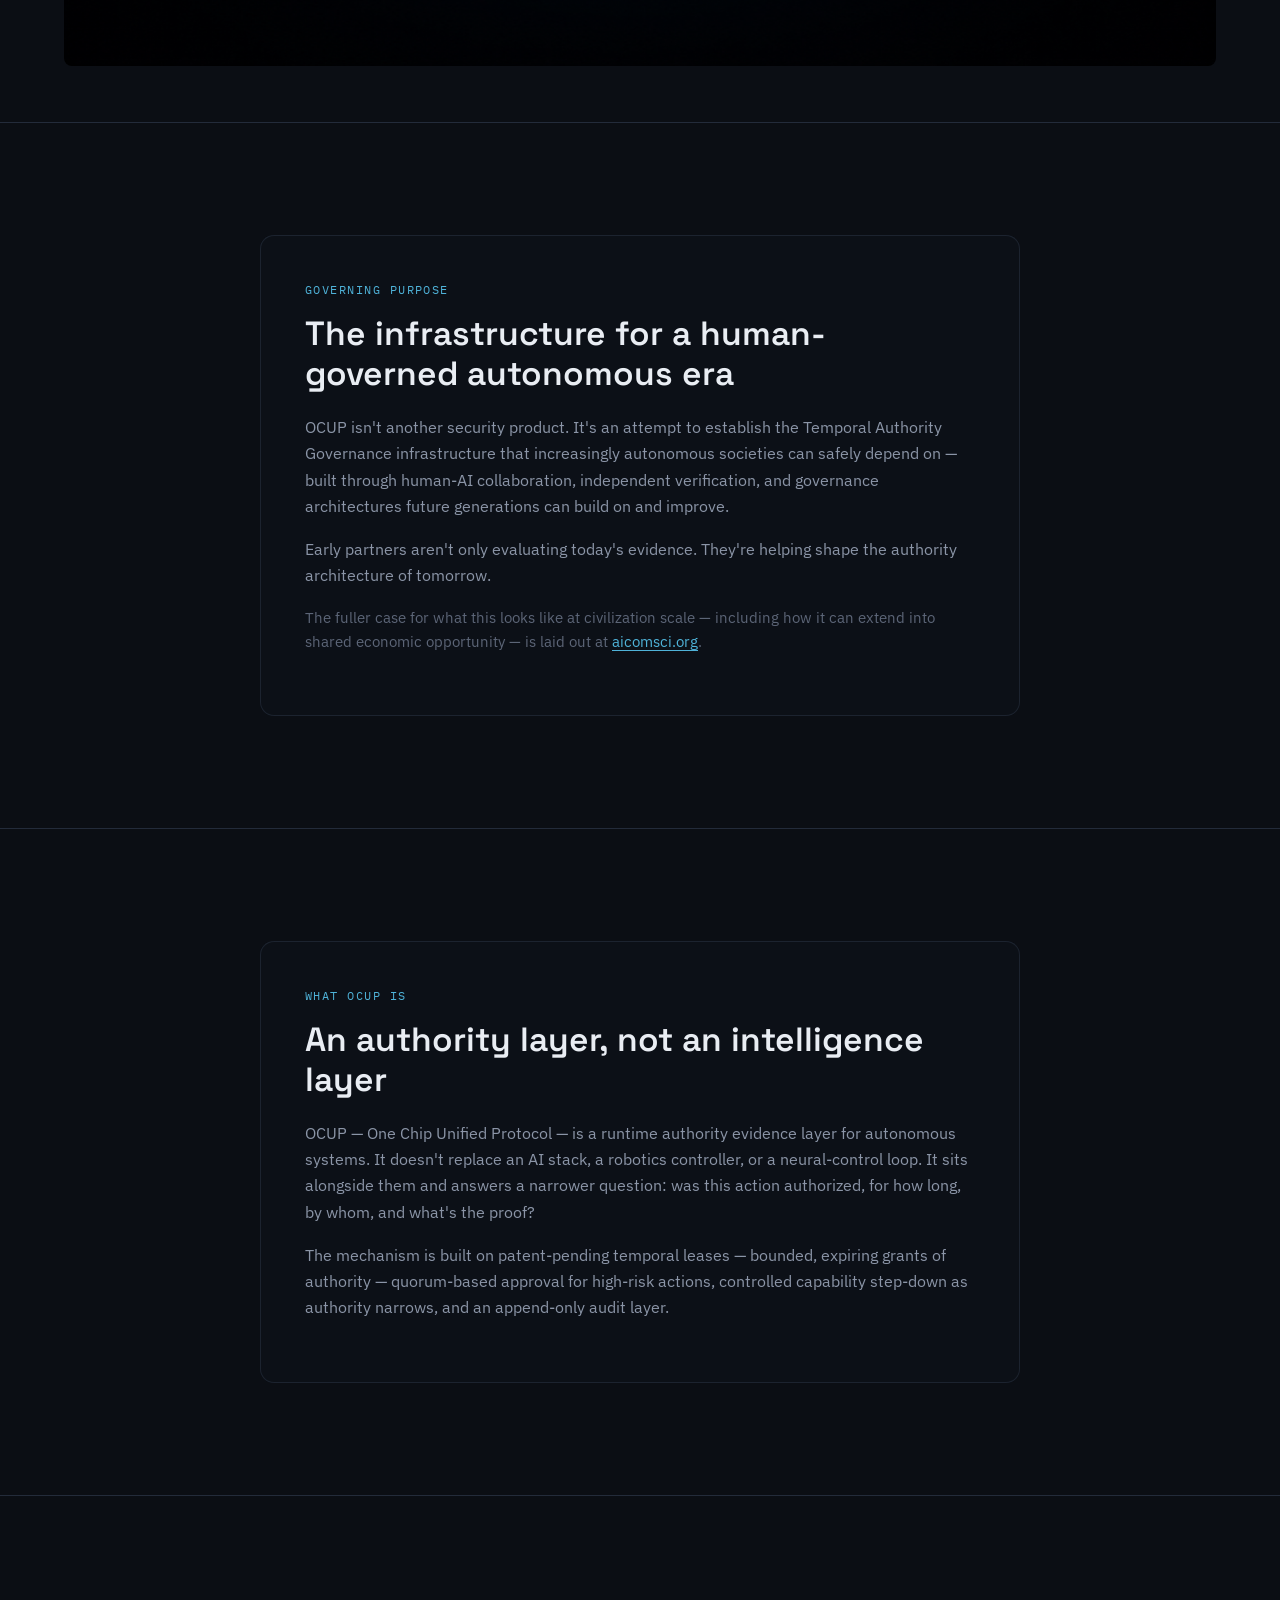
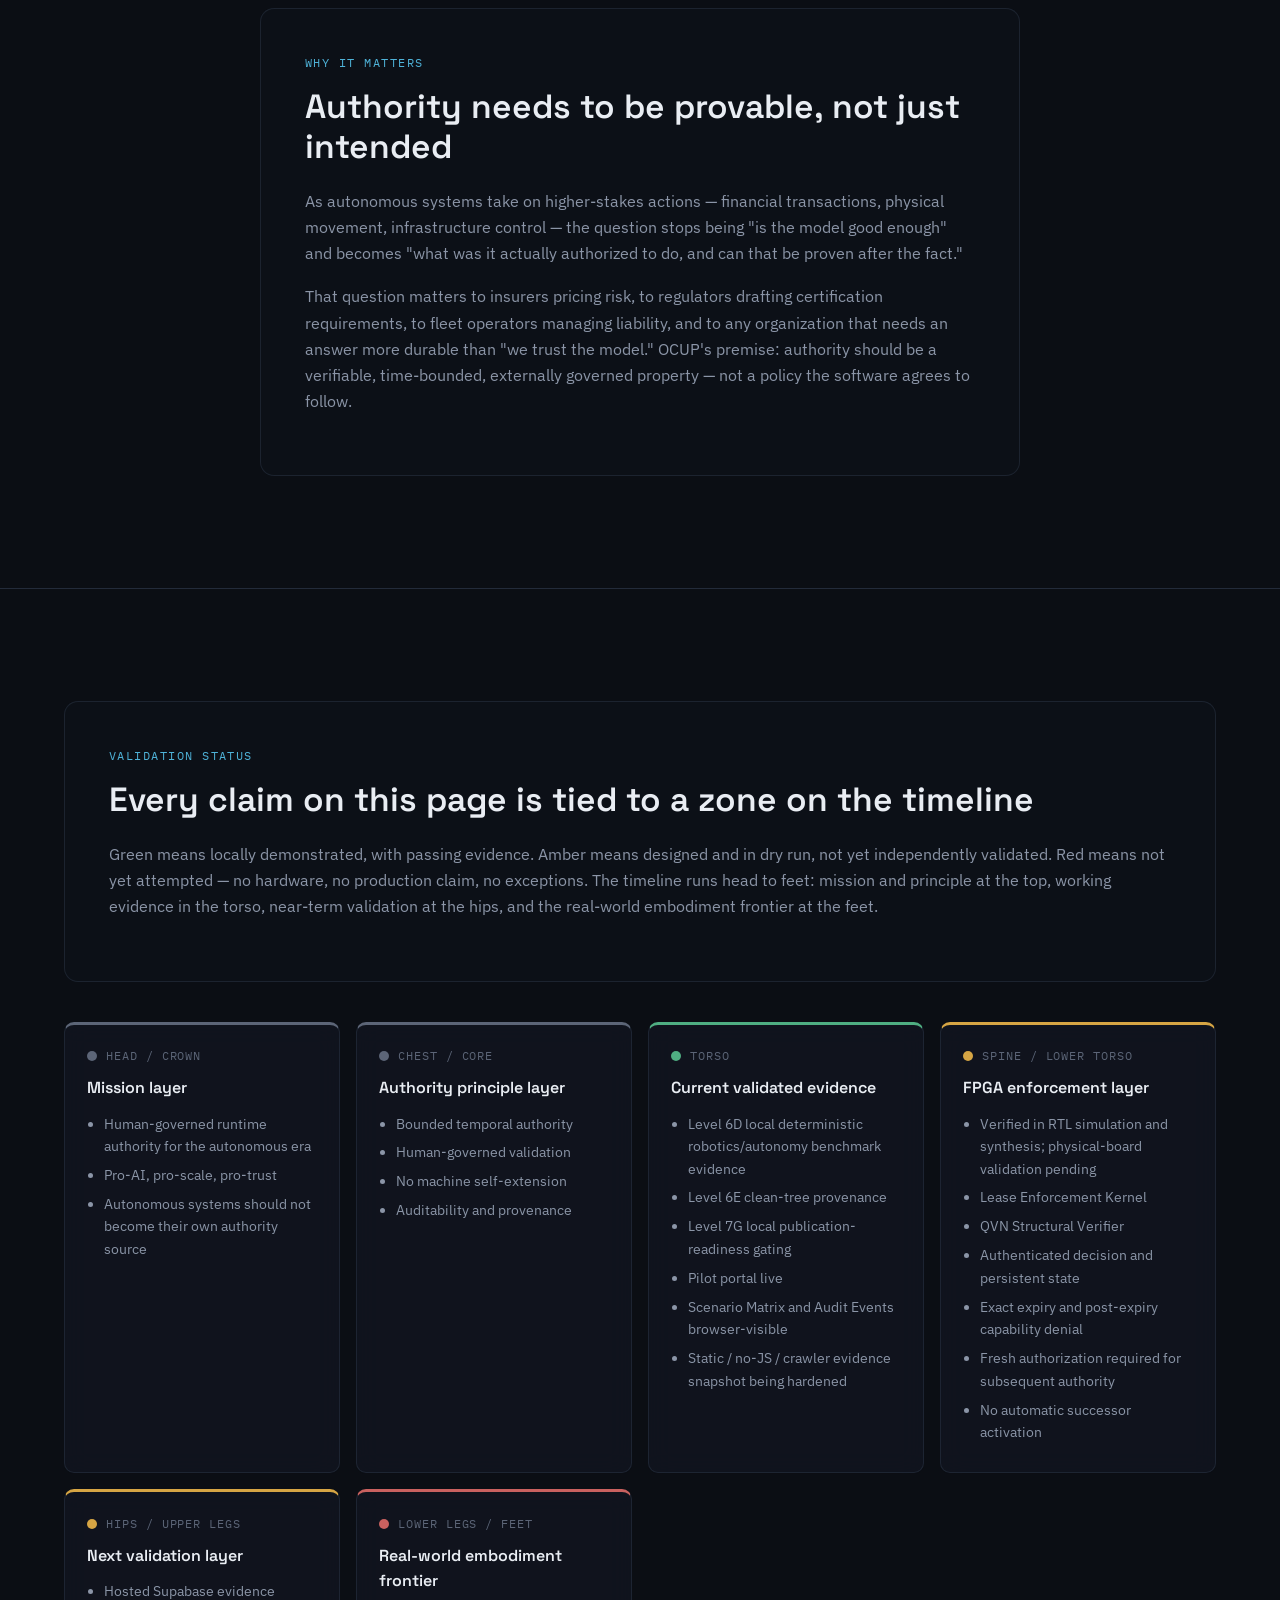
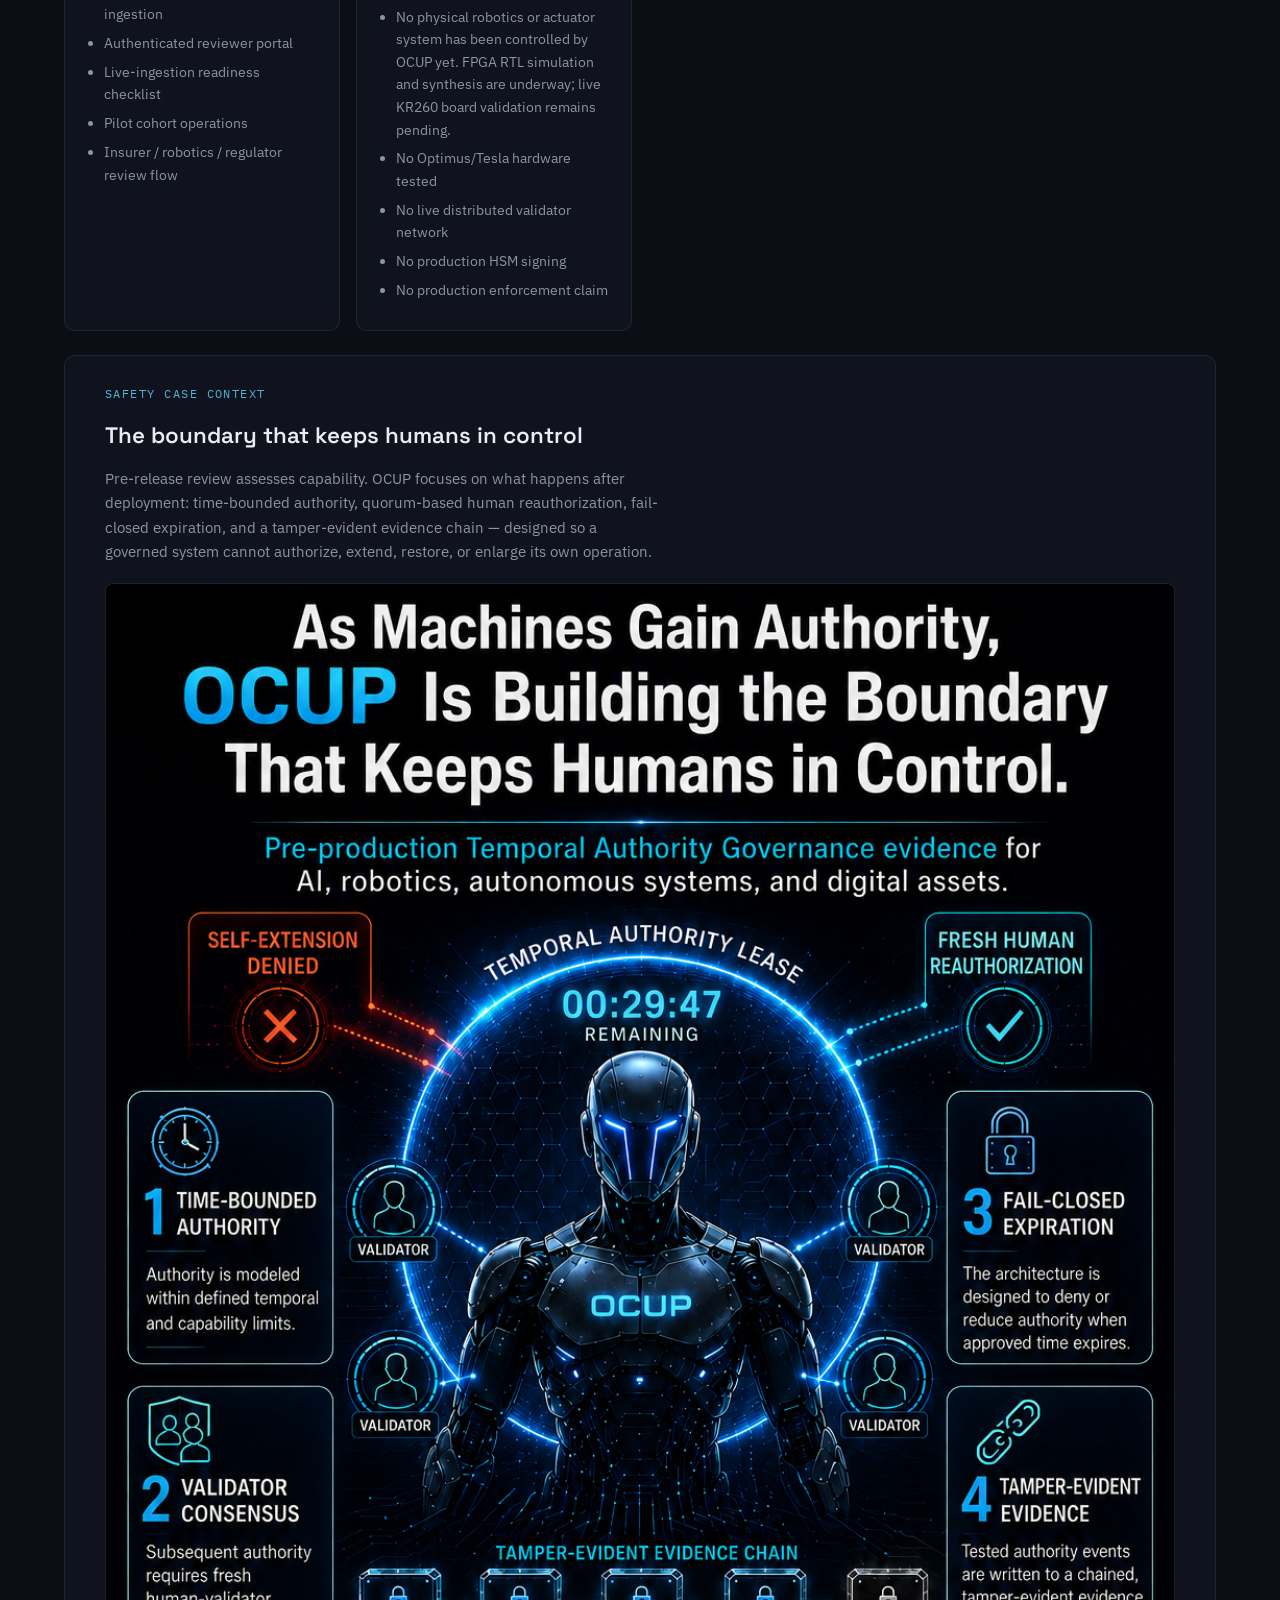
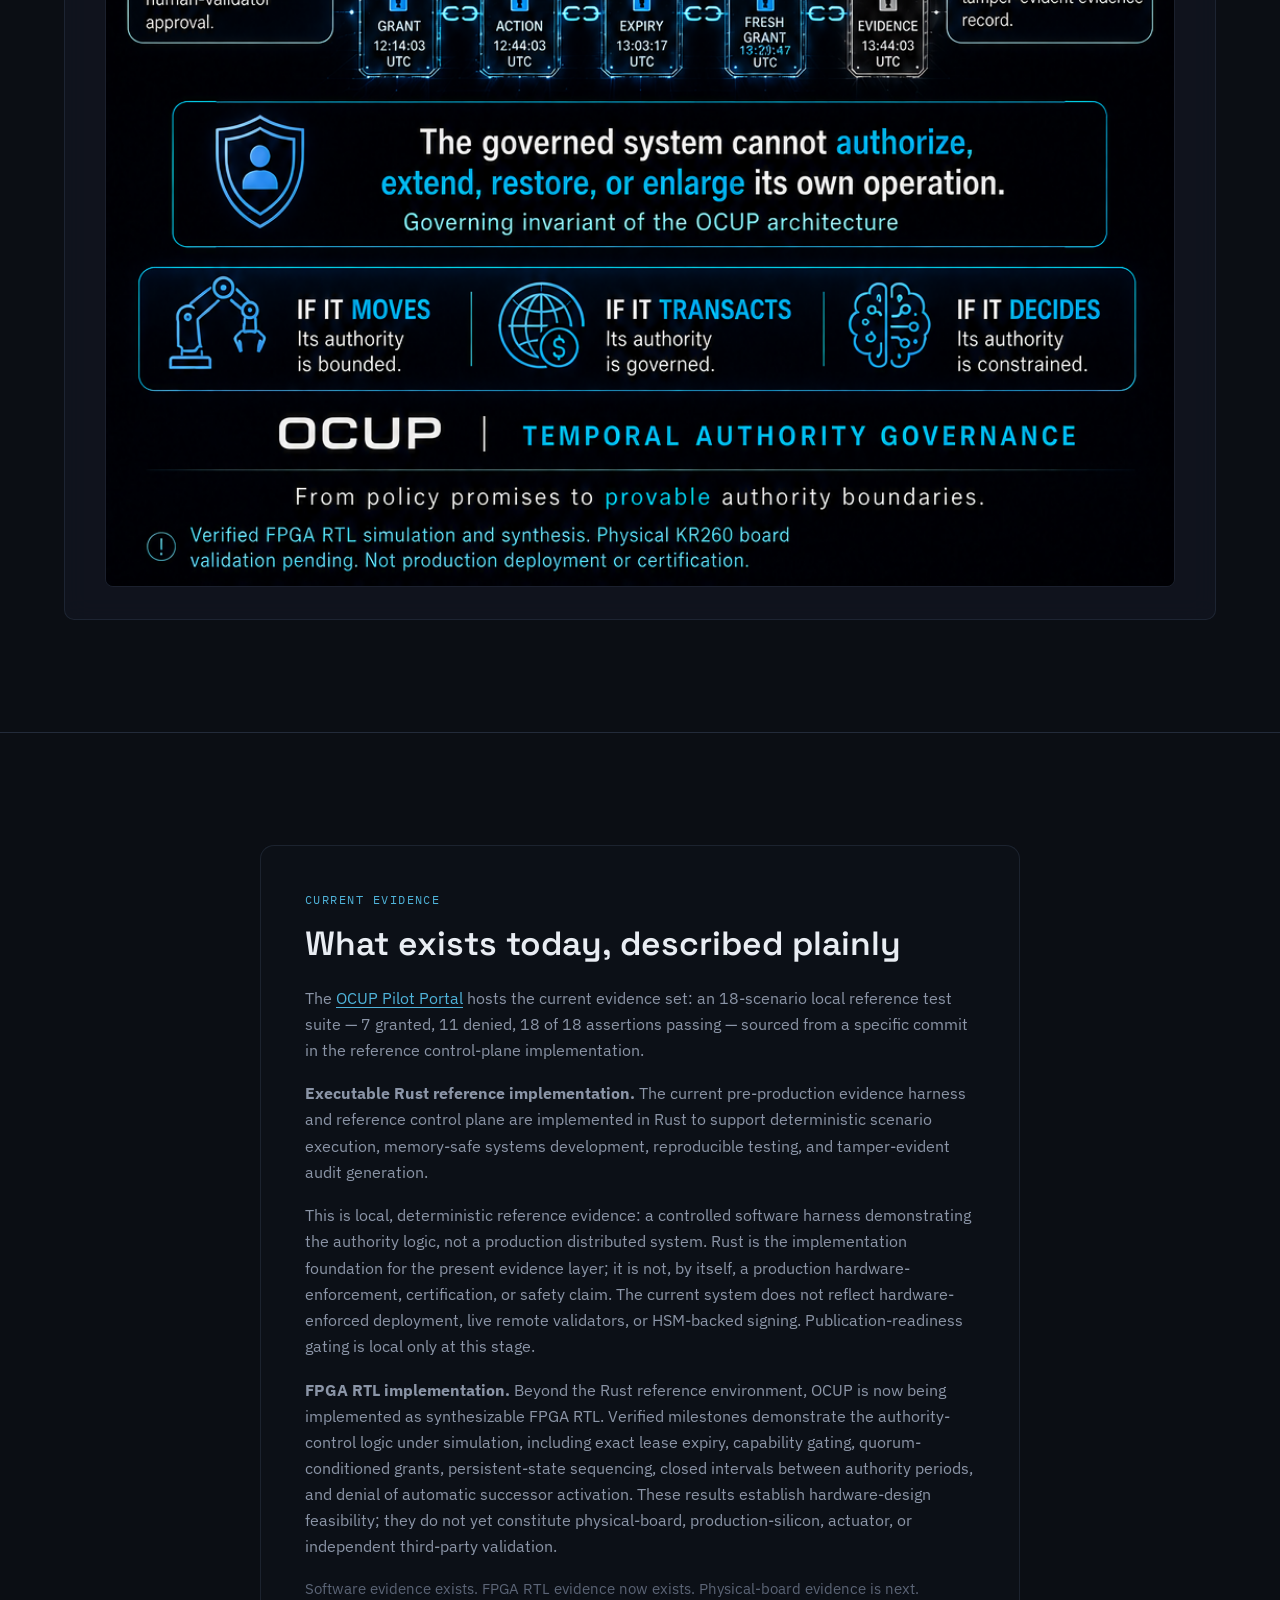
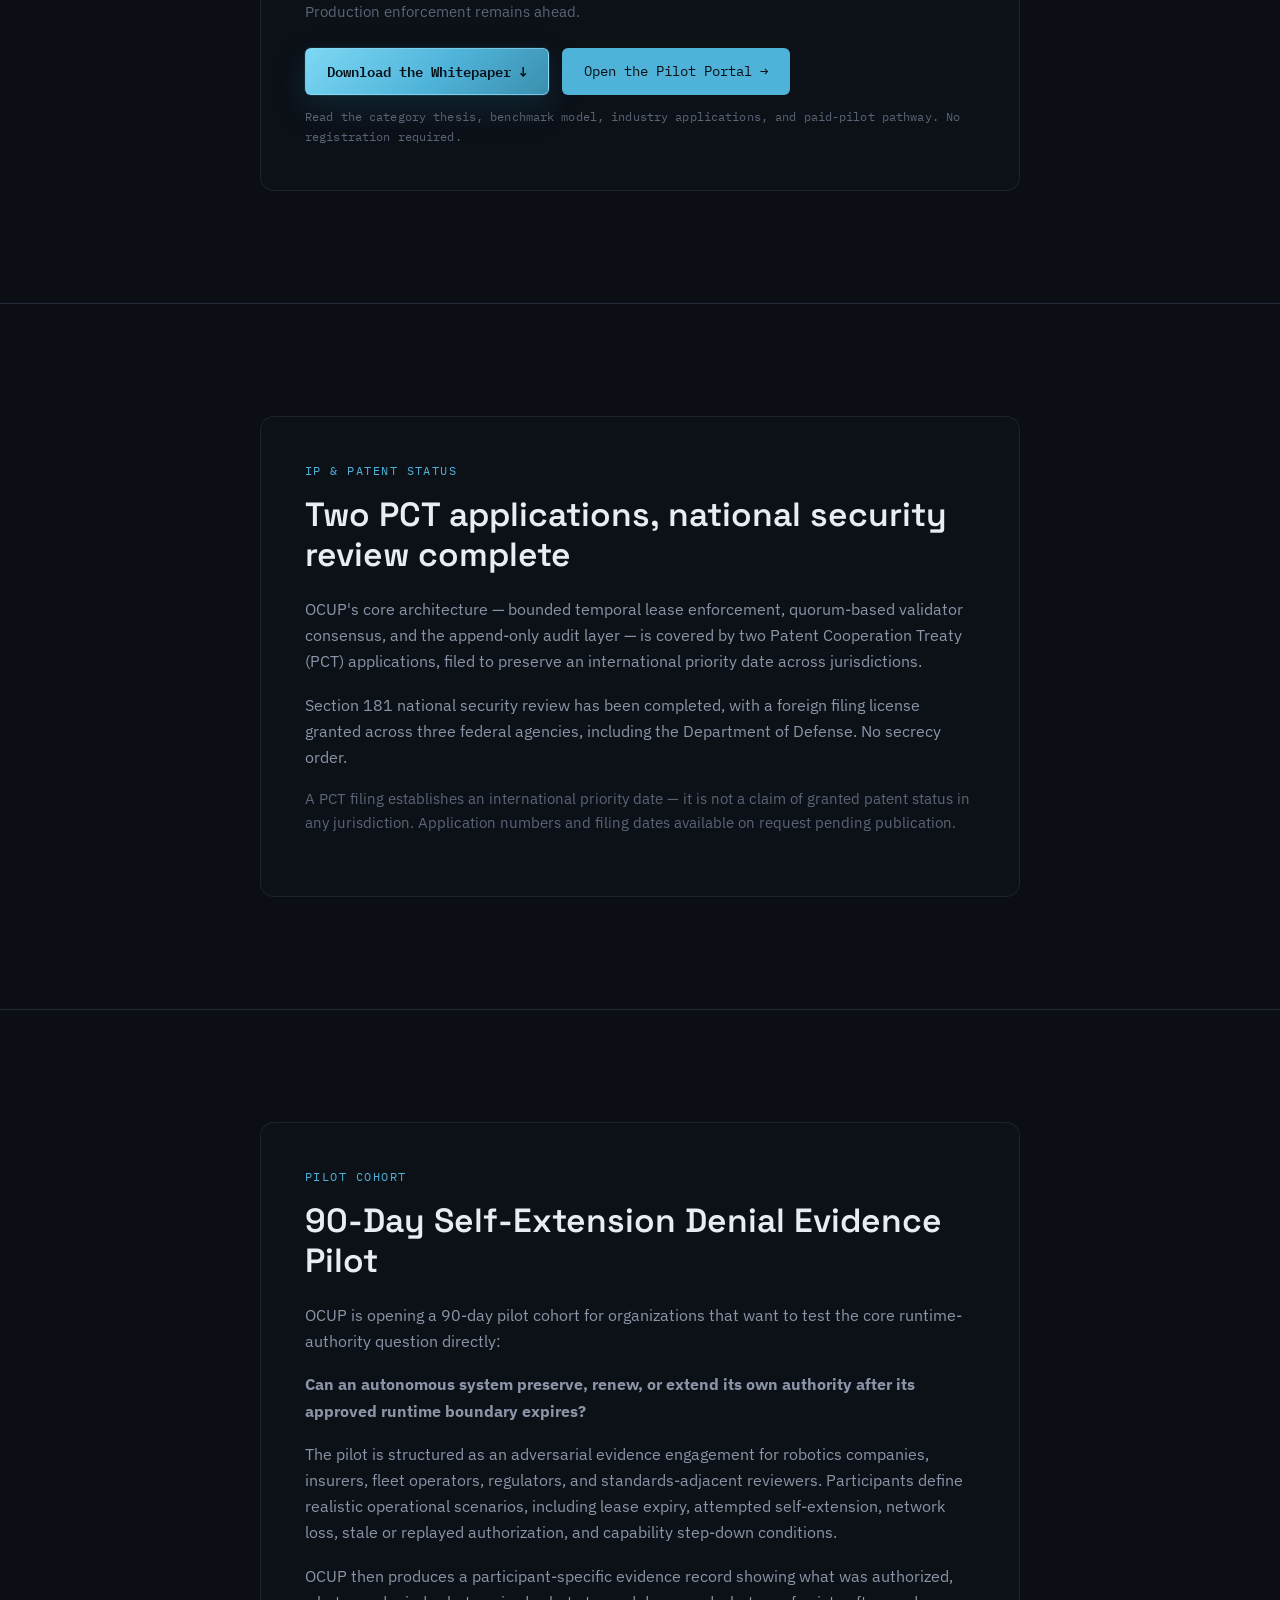
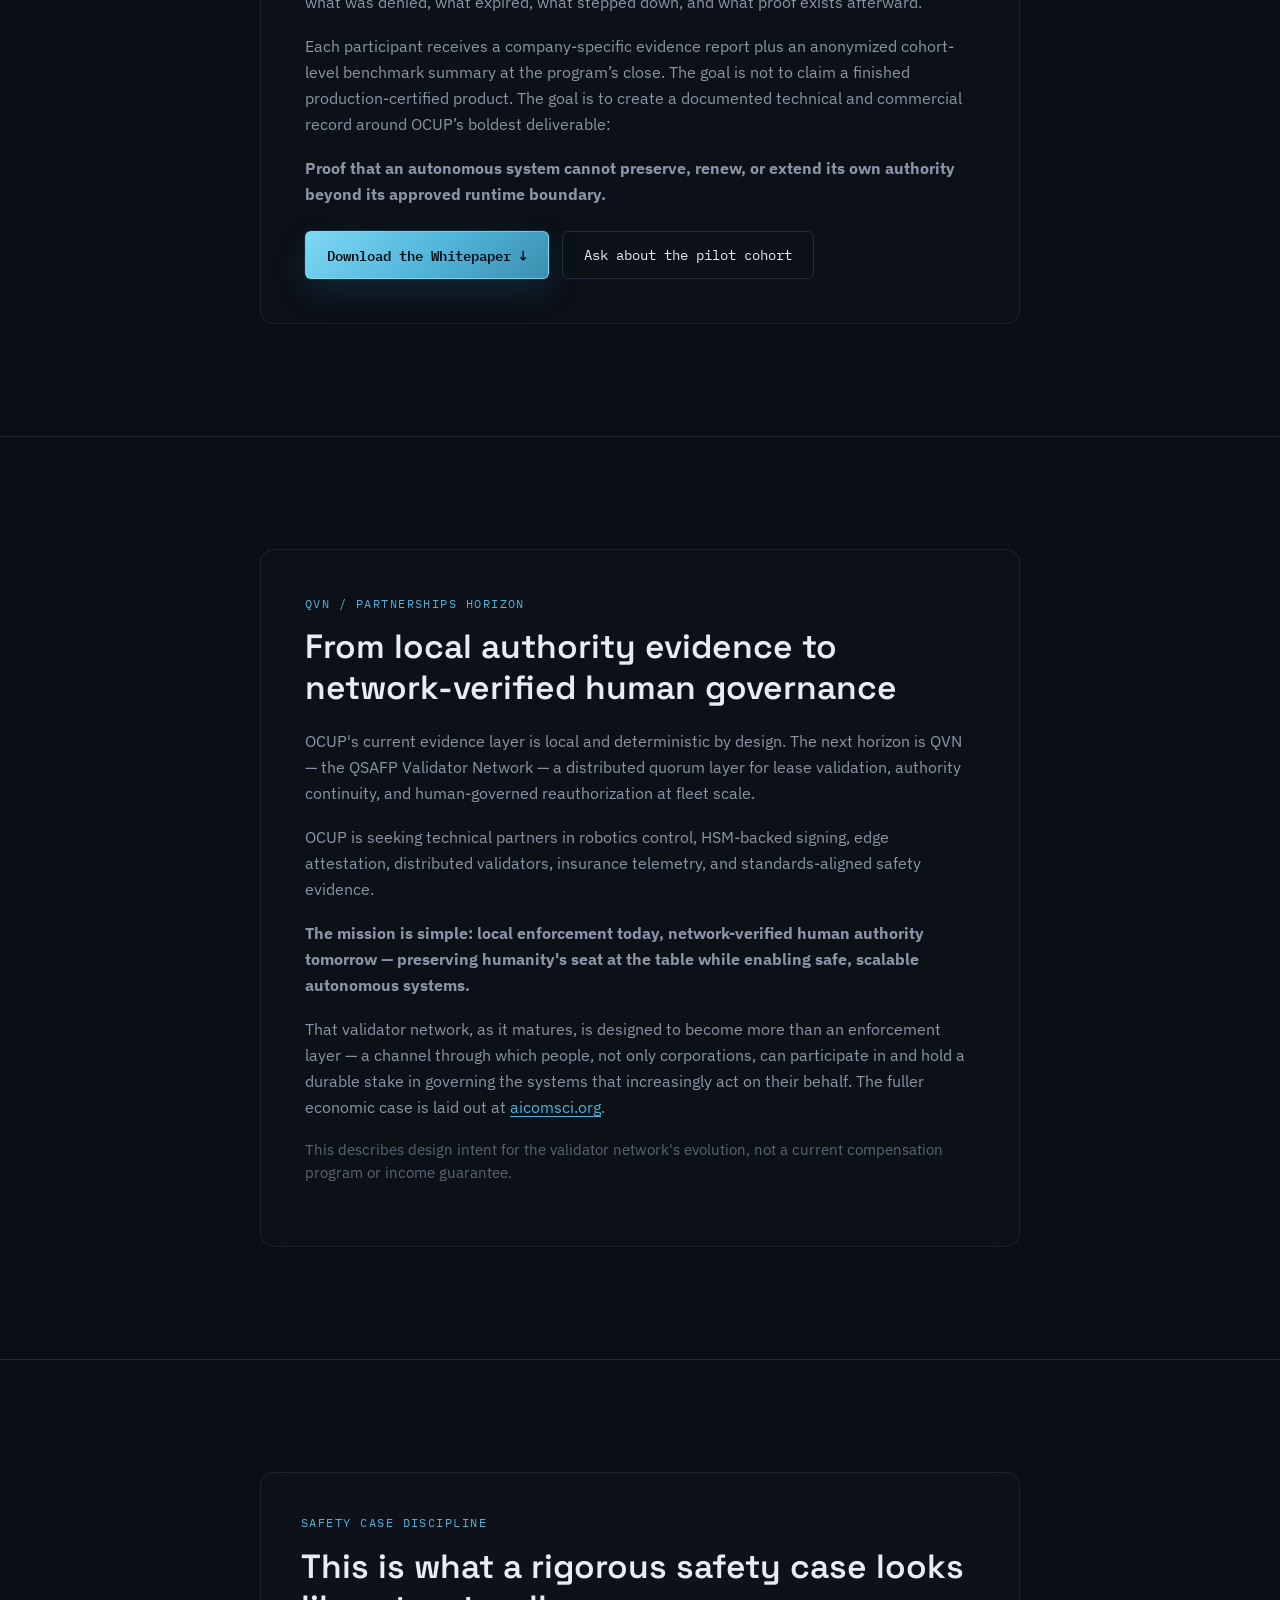
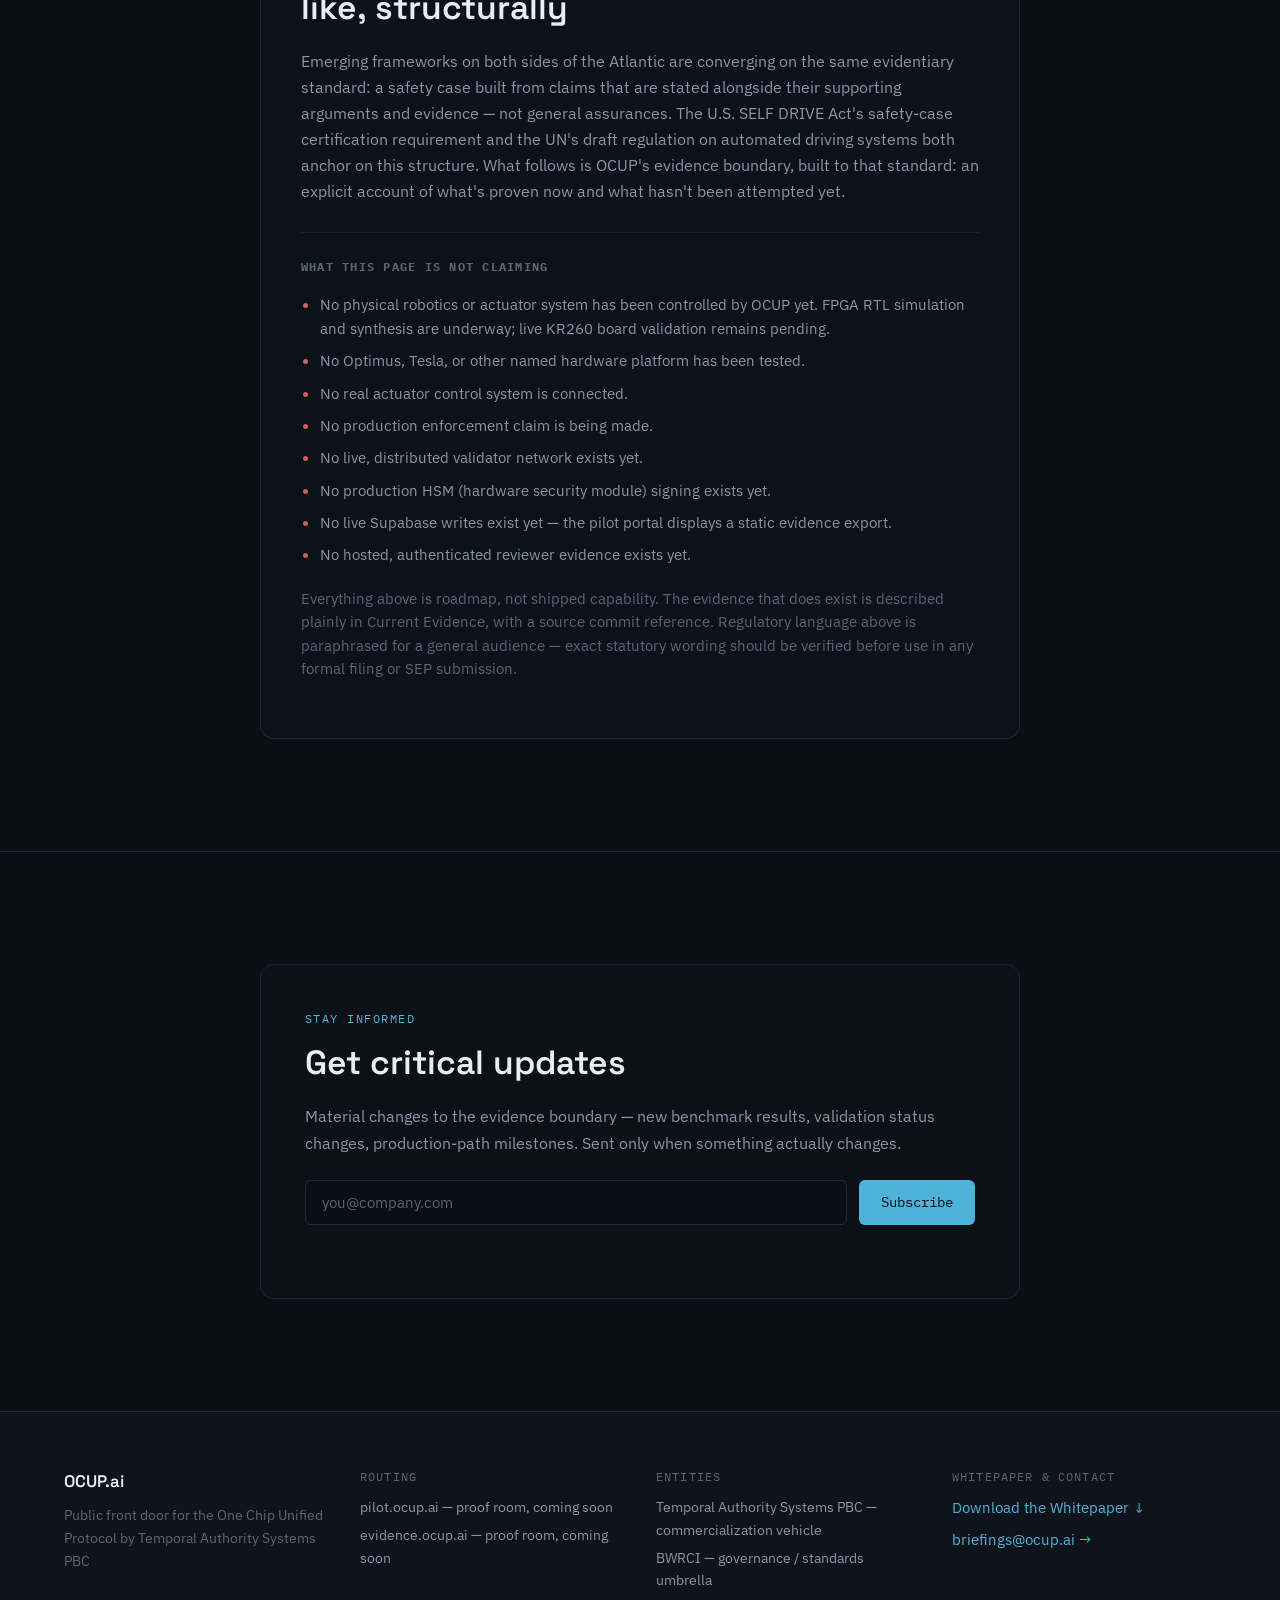
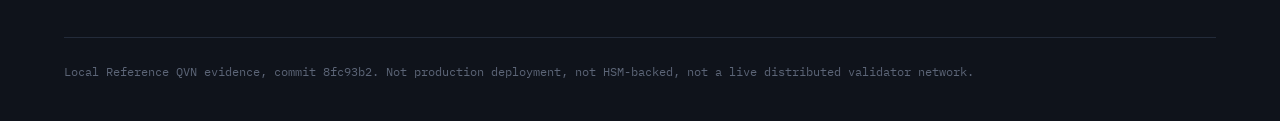
==== commit 0e62cb3b: "Fix HTML encoding in proposal banner text" ====
--- a/index.html
+++ b/index.html
@@ -63,7 +63,7 @@
 </header>
 
 <div class="proposal-banner" role="note">
-  <p class="proposal-banner__text">Here from the WAICO–OSAA whitepaper? <a class="proposal-banner__link" href="global-proposal.html">Read the Global Proposal page →</a></p>
+  <p class="proposal-banner__text">Here for the WAICO–OSAA whitepaper? <a class="proposal-banner__link" href="global-proposal.html">Read the Global Proposal page →</a></p>
 </div>
 
 <main id="main">
--- a/styles.css
+++ b/styles.css
@@ -274,8 +274,59 @@
 }
 .hero__ctas { display: flex; flex-wrap: wrap; gap: 0.85rem; }
 
+.hero__status-banner {
+  margin-top: 1.75rem;
+  max-width: 34rem;
+  background: rgba(18, 23, 34, 0.72);
+  backdrop-filter: blur(10px);
+  -webkit-backdrop-filter: blur(10px);
+  border: 1px solid rgba(214, 165, 68, 0.4);
+  border-left: 3px solid var(--amber);
+  border-radius: 8px;
+  padding: 1rem 1.25rem;
+}
+.hero__status-banner__label {
+  margin: 0 0 0.5rem;
+  font-family: var(--font-mono);
+  font-size: 0.78rem;
+  text-transform: uppercase;
+  letter-spacing: 0.08em;
+  color: var(--amber);
+  font-weight: 600;
+}
+.hero__status-banner__body {
+  margin: 0;
+  font-size: 0.88rem;
+  line-height: 1.55;
+  color: var(--ink-dim);
+}
+
 @media (max-width: 860px) {
   .hero { padding-left: clamp(1.25rem, 5vw, 4rem); }
+}
+
+/* =========================================================
+   OCUP brand banner — cinematic wordmark strip beneath the
+   hero CTAs, ahead of Governing purpose.
+   ========================================================= */
+.hero-banner {
+  position: relative;
+  z-index: 1;
+  width: 100%;
+  padding: 0 clamp(1.25rem, 5vw, 4rem);
+  margin: 0 0 clamp(2rem, 5vw, 3.5rem);
+}
+.hero-banner__image {
+  display: block;
+  width: 100%;
+  max-width: var(--max-w);
+  height: auto;
+  margin: 0 auto;
+  border-radius: 8px;
+}
+@media (max-width: 640px) {
+  .hero-banner { padding: 0; margin: 0 0 2rem; }
+  .hero-banner__image { border-radius: 0; }
 }
 
 /* =========================================================
